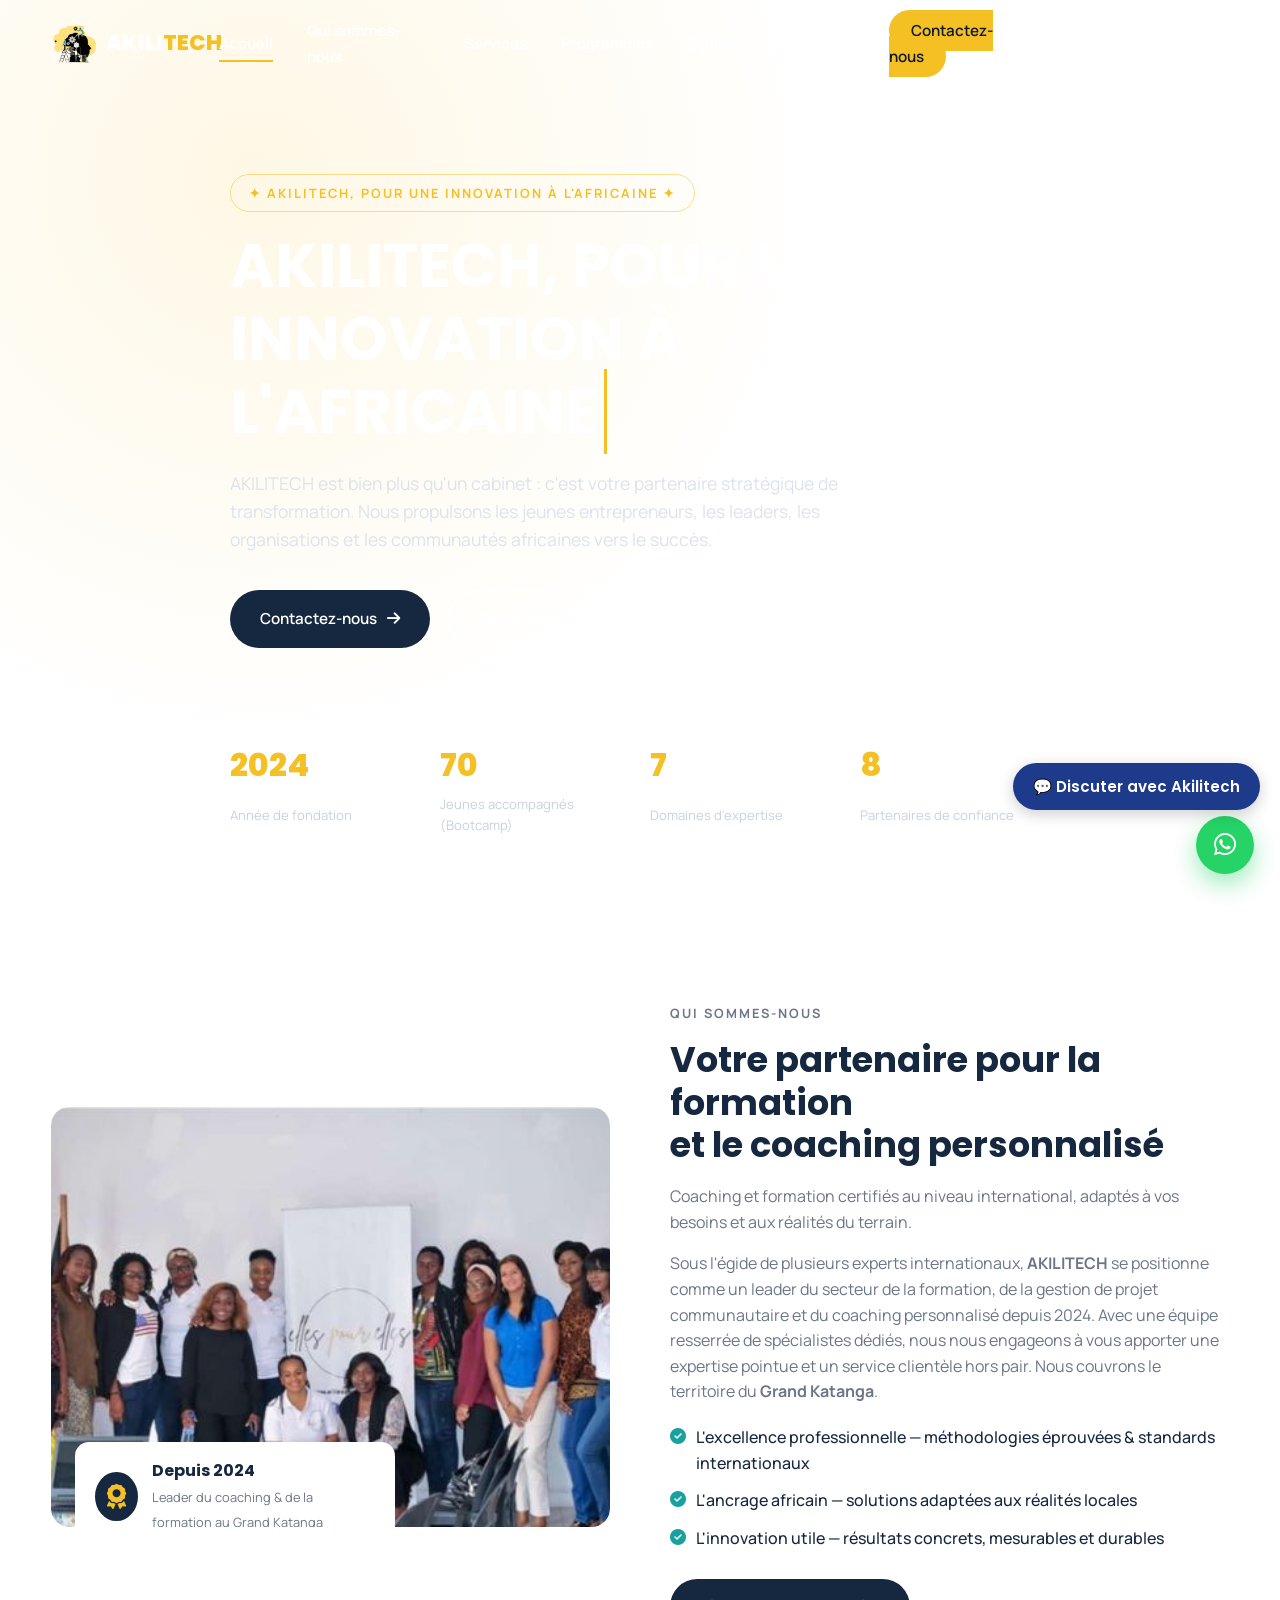
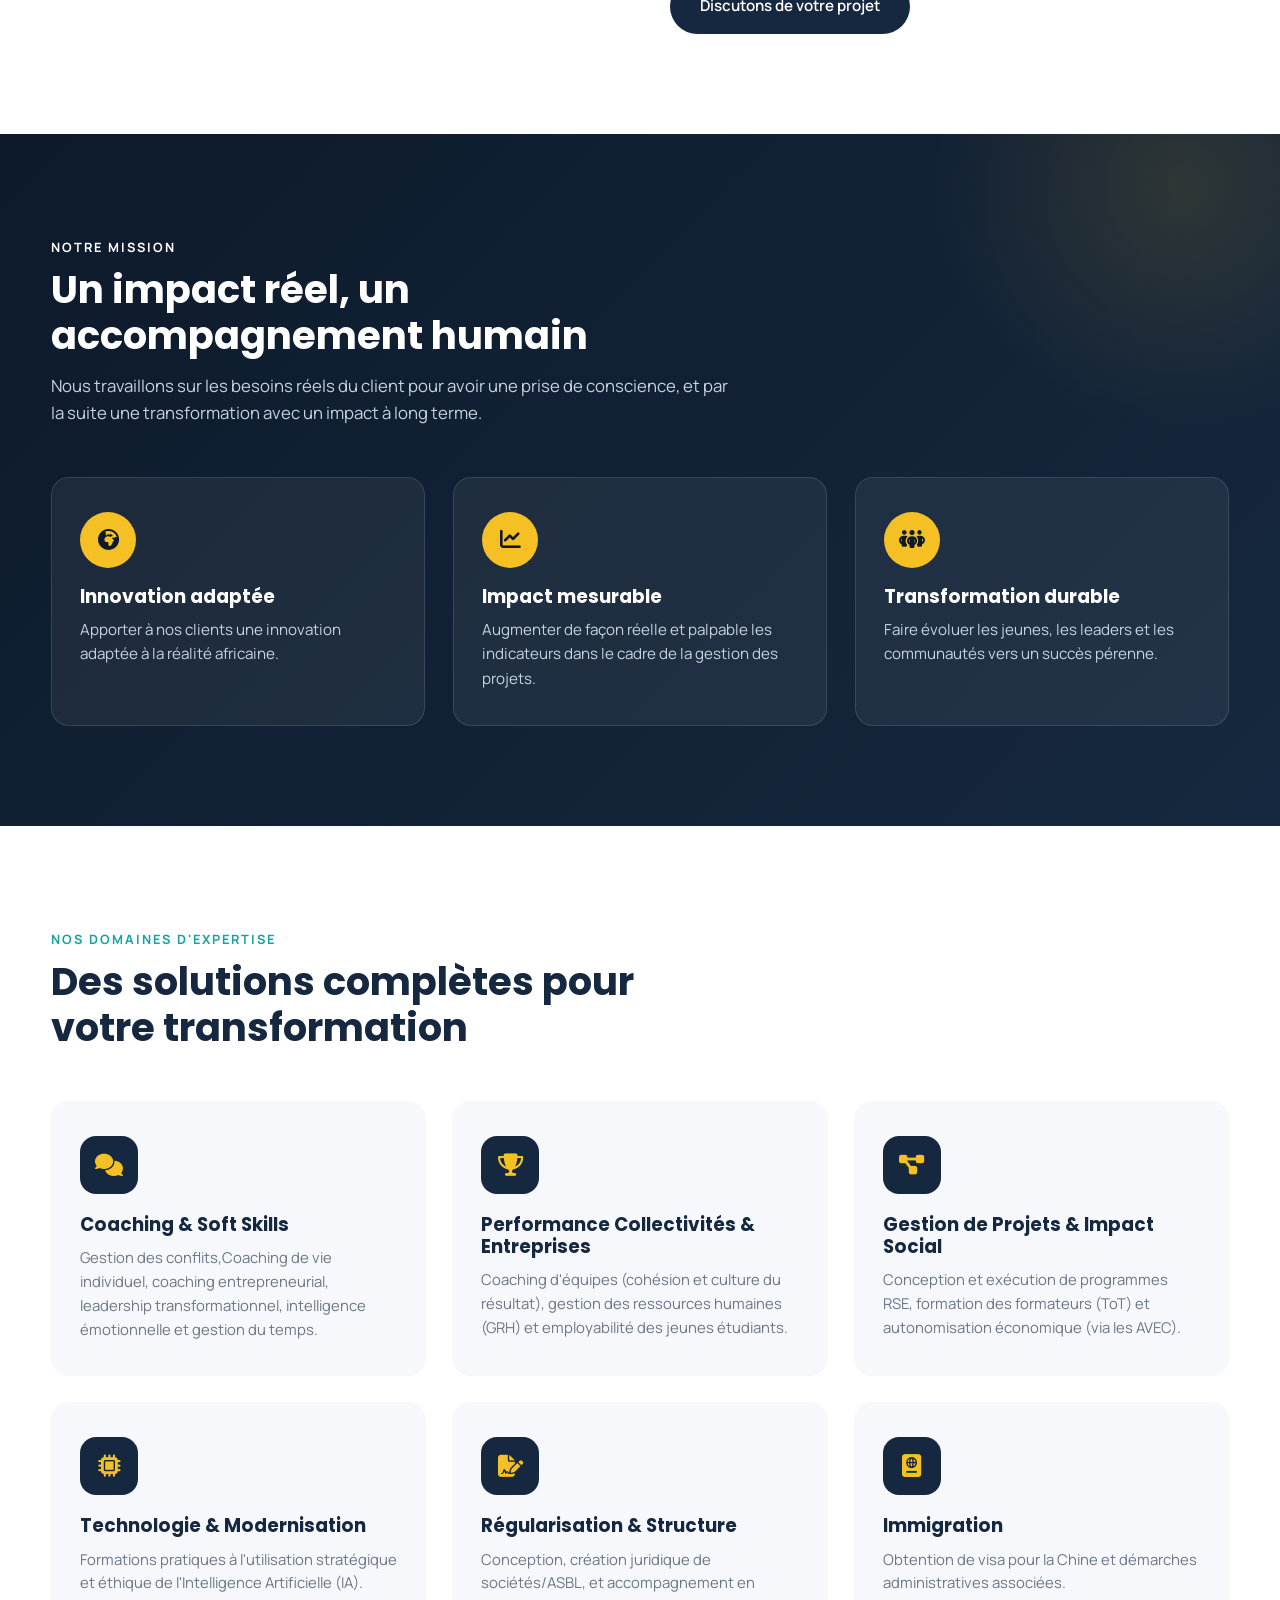
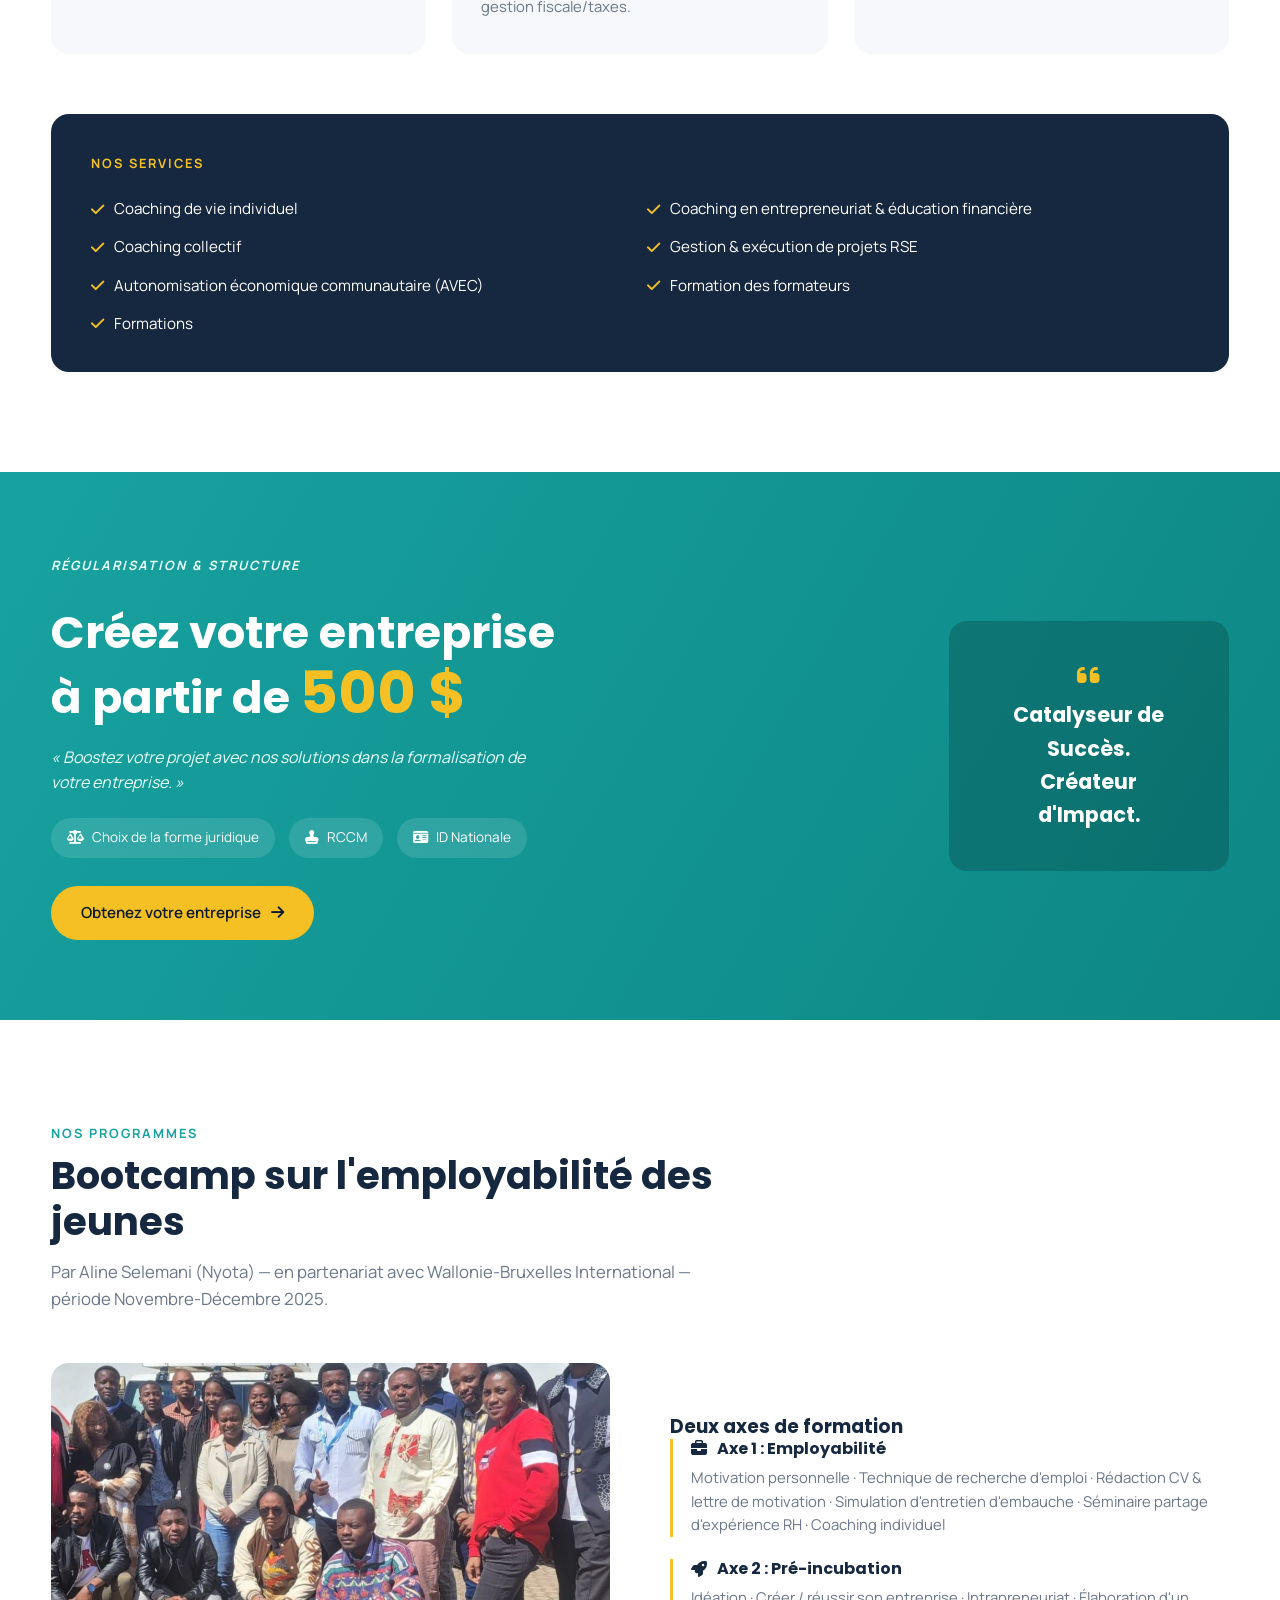
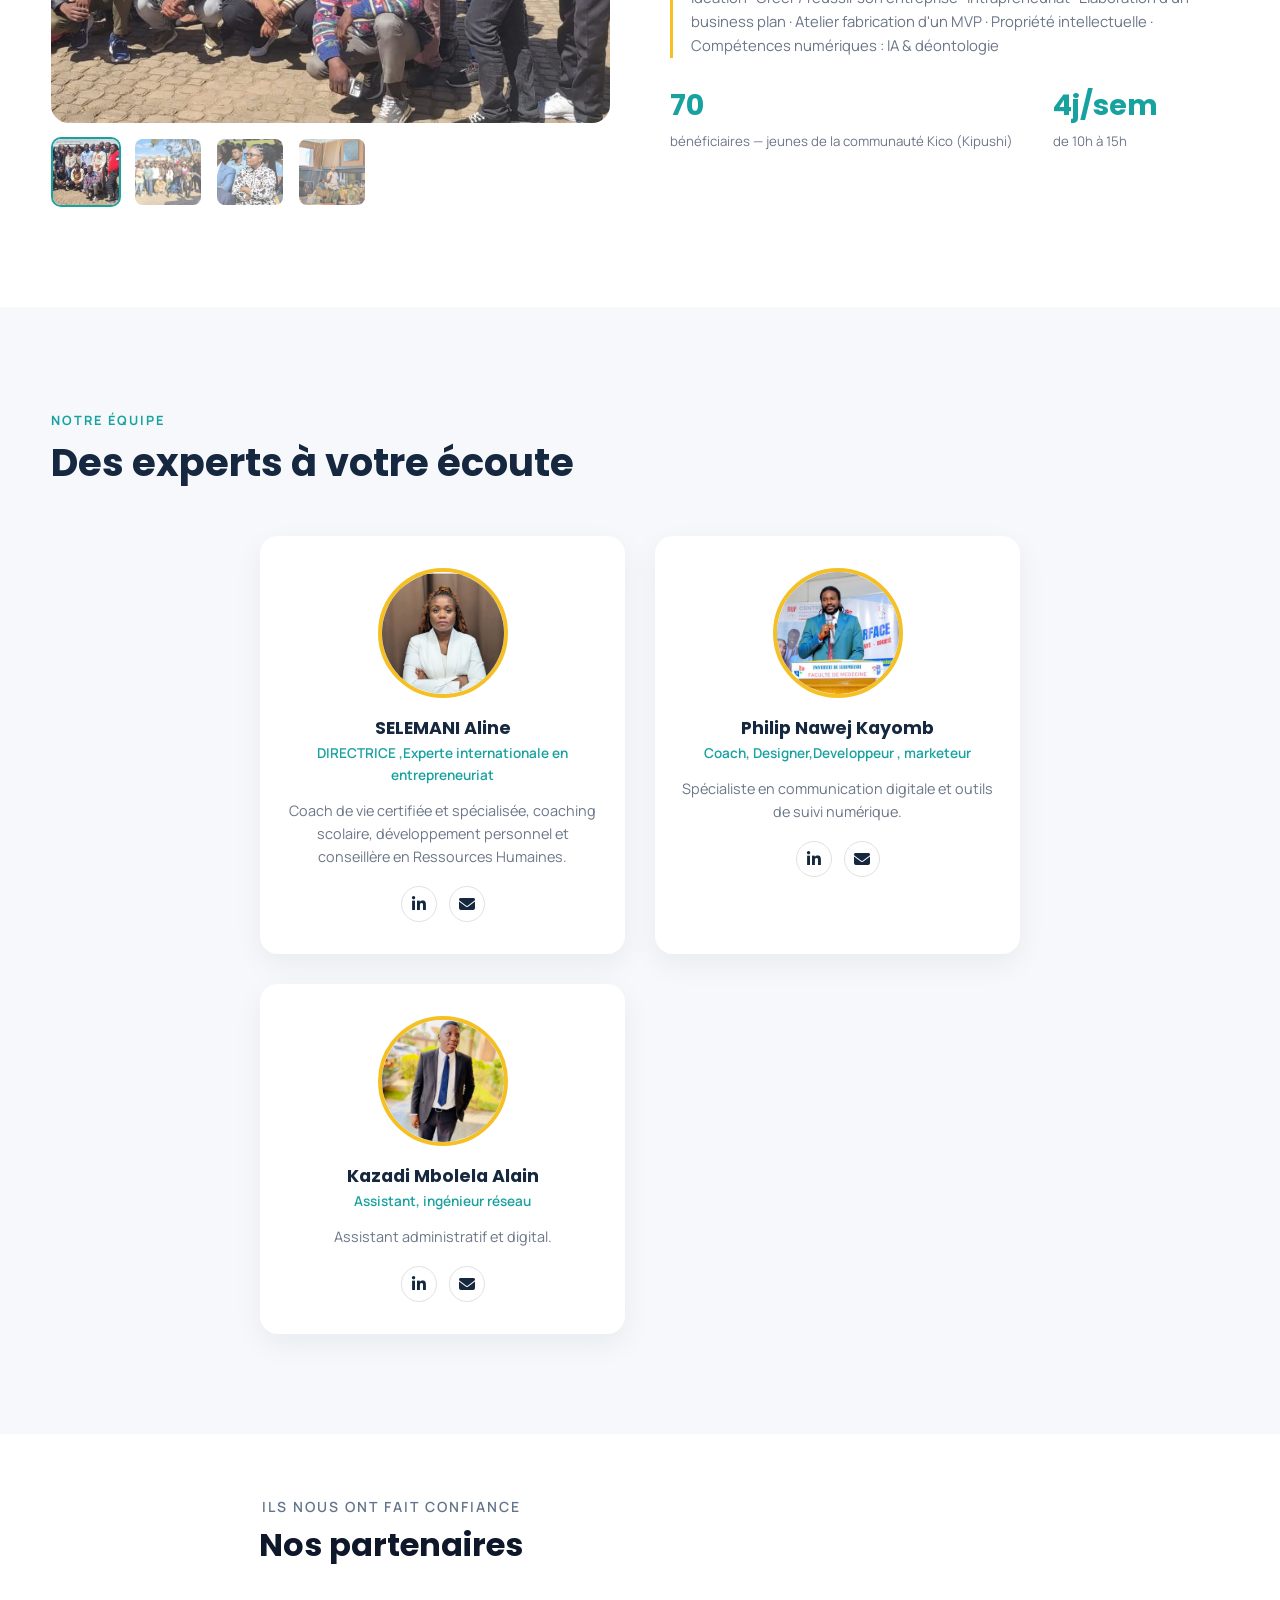
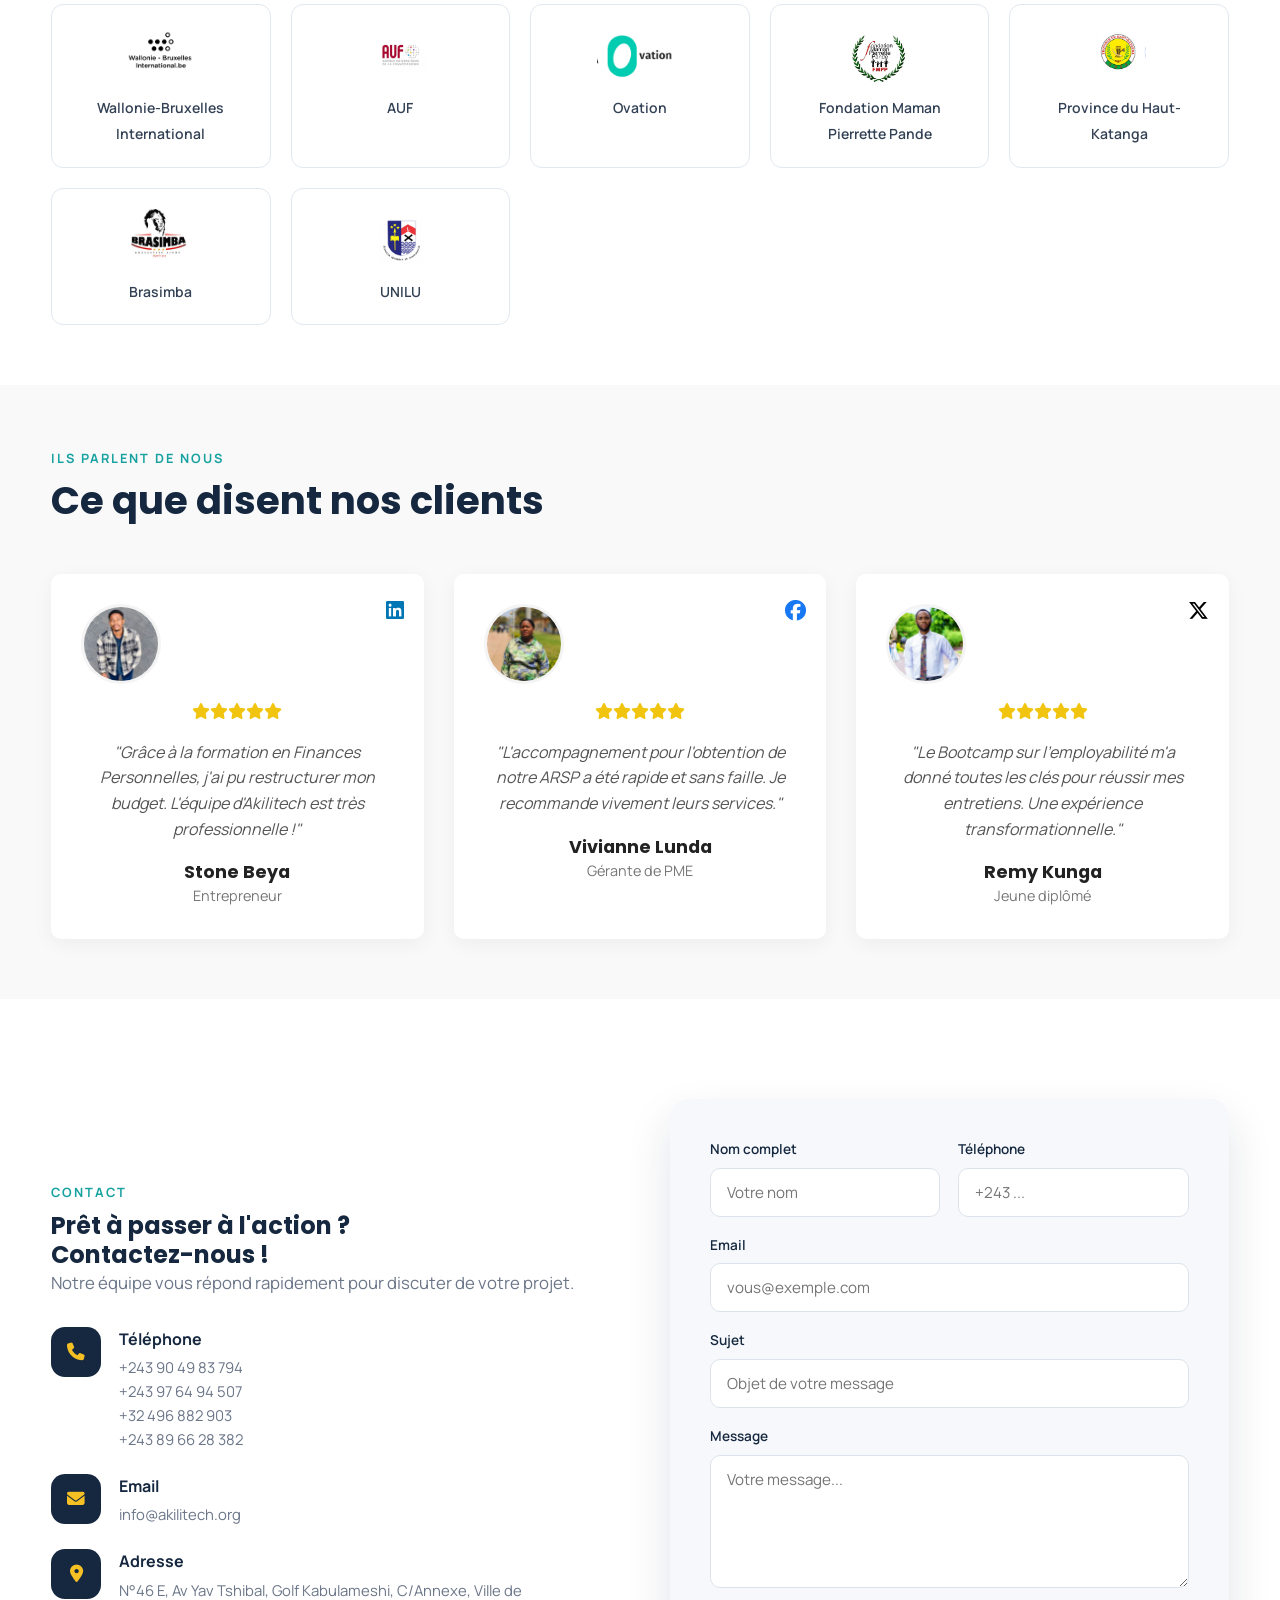
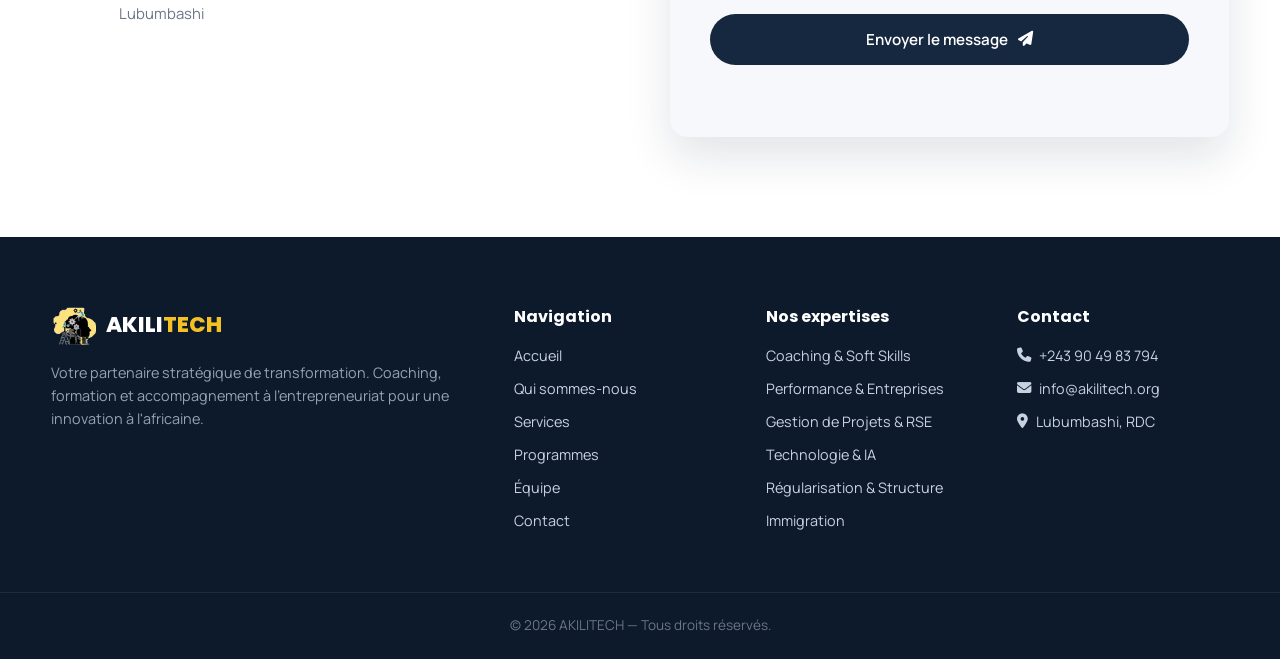
==== index.html @ a6e186d9 "Préparer le site pour GitHub Pages - Déplacer le site du dossier akilitech-website/ vers la racine d" ====
<!DOCTYPE html>
<html lang="fr">
<head>
<meta charset="UTF-8">
<meta name="viewport" content="width=device-width, initial-scale=1.0">
<title>AKILITECH | Pour une innovation à l'africaine</title>
<meta name="description" content="AKILITECH, votre partenaire stratégique en coaching, formation, entrepreneuriat et gestion de projets communautaires en RDC.">

<!-- Open Graph / réseaux sociaux -->
<meta property="og:title" content="AKILITECH | Pour une innovation à l'africaine">
<meta property="og:description" content="Coaching, formation et accompagnement à l'entrepreneuriat pour les jeunes et les organisations africaines.">
<meta property="og:image" content="https://akilitech.cd/assets/img/og-cover.jpg">
<meta property="og:type" content="website">

<link rel="icon" href="assets/img/favicon.png" type="image/png">
<link rel="preconnect" href="https://fonts.googleapis.com">
<link href="https://fonts.googleapis.com/css2?family=Poppins:wght@400;500;600;700;800&family=Manrope:wght@400;500;600;700&display=swap" rel="stylesheet">
<link rel="stylesheet" href="https://cdnjs.cloudflare.com/ajax/libs/font-awesome/6.5.1/css/all.min.css">
<link rel="stylesheet" href="css/style.css">

<style>
  /* --- STYLE DU CHATBOT INTELLIGENT AKILITECH --- */
  .chat-widget {
      position: fixed;
      bottom: 90px; /* Au-dessus du bouton WhatsApp flottant */
      right: 20px;
      z-index: 1000;
      font-family: 'Poppins', sans-serif;
  }
  .chat-btn {
      background: #1e3a8a;
      color: white;
      border: none;
      border-radius: 50px;
      padding: 12px 20px;
      font-size: 0.95rem;
      font-weight: 600;
      cursor: pointer;
      box-shadow: 0 4px 15px rgba(0,0,0,0.2);
      display: flex;
      align-items: center;
      gap: 8px;
      transition: transform 0.3s;
  }
  .chat-btn:hover {
      transform: scale(1.05);
  }
  .chat-box {
      display: none;
      position: absolute;
      bottom: 60px;
      right: 0;
      width: 340px;
      background: white;
      border-radius: 12px;
      box-shadow: 0 10px 25px rgba(0,0,0,0.15);
      overflow: hidden;
      border: 1px solid #e5e7eb;
  }
  .chat-header {
      background: #1e3a8a;
      color: white;
      padding: 14px;
      font-weight: 600;
      display: flex;
      justify-content: space-between;
      align-items: center;
  }
  .chat-header span {
      display: flex;
      align-items: center;
      gap: 8px;
  }
  .chat-close {
      background: none;
      border: none;
      color: white;
      font-size: 1.3rem;
      cursor: pointer;
  }
  .chat-messages {
      height: 260px;
      overflow-y: auto;
      padding: 14px;
      display: flex;
      flex-direction: column;
      gap: 10px;
      background: #f9fafb;
      font-size: 0.9rem;
  }
  .message {
      padding: 8px 12px;
      border-radius: 8px;
      max-width: 85%;
      word-wrap: break-word;
      line-height: 1.4;
  }
  .message.bot {
      background: #e5e7eb;
      color: #1f2937;
      align-self: flex-start;
  }
  .message.user {
      background: #1e3a8a;
      color: white;
      align-self: flex-end;
  }
  .chat-input-area {
      display: flex;
      padding: 10px;
      background: white;
      border-top: 1px solid #e5e7eb;
      gap: 8px;
  }
  .chat-input-area input {
      flex: 1;
      padding: 8px 10px;
      border: 1px solid #d1d5db;
      border-radius: 6px;
      font-size: 0.9rem;
      outline: none;
  }
  .chat-input-area input:focus {
      border-color: #1e3a8a;
  }
  .chat-input-area button {
      background: #f59e0b;
      color: #1f2937;
      border: none;
      padding: 8px 14px;
      border-radius: 6px;
      font-weight: 600;
      cursor: pointer;
  }
  .chat-input-area button:hover {
      background: #d97706;
      color: white;
  }

  /* --- ANIMATION DE FRAPPE (TYPING INDICATOR) --- */
  .typing-indicator {
      display: flex;
      align-items: center;
      gap: 3px;
      padding: 8px 12px;
      background: #e5e7eb;
      border-radius: 8px;
      align-self: flex-start;
  }
  .typing-dot {
      width: 6px;
      height: 6px;
      background: #1f2937;
      border-radius: 50%;
      opacity: 0.4;
      animation: typingAnimation 1.4s infinite;
  }
  .typing-dot:nth-child(2) { animation-delay: 0.2s; }
  .typing-dot:nth-child(3) { animation-delay: 0.4s; }

  @keyframes typingAnimation {
      0%, 60%, 100% { transform: translateY(0); opacity: 0.4; }
      30% { transform: translateY(-3px); opacity: 1; }
  }
</style>
</head>
<body>

<!-- ===== PRELOADER ===== -->
<div id="preloader">
  <div class="loader-logo">AKILI<span>TECH</span></div>
  <div class="loader-bar"><span></span></div>
</div>

<!-- ===== HEADER ===== -->
<header id="header">
  <div class="container header-inner">
    <a href="#accueil" class="logo">
      <img src="assets/img/logo.png" alt="Logo Akilitech" onerror="this.style.display='none'">
      <span>AKILI<em>TECH</em></span>
    </a>

    <nav id="nav">
      <ul>
        <li><a href="#accueil" class="active">Accueil</a></li>
        <li><a href="#apropos">Qui sommes-nous</a></li>
        <li><a href="#services">Services</a></li>
        <li><a href="#programmes">Programmes</a></li>
        <li><a href="#equipe">Équipe</a></li>
        <li><a href="#partenaires">Partenaires</a></li>
        <li><a href="#contact" class="btn-nav">Contactez-nous</a></li>
      </ul>
    </nav>

    <div class="social-mini">
      <a href="https://www.linkedin.com/company/akilitech-a-k-l" target="_blank" rel="noopener" aria-label="LinkedIn"><i class="fa-brands fa-linkedin-in"></i></a>
      <a href="https://www.facebook.com/profile.php?id=61594848247339" target="_blank" rel="noopener" aria-label="Facebook"><i class="fa-brands fa-facebook-f"></i></a>
      <a href="https://instagram.com/akilitech_a.k.l" target="_blank" rel="noopener" aria-label="Instagram"><i class="fa-brands fa-instagram"></i></a>
      <a href="https://wa.me/243904983794" target="_blank" rel="noopener" aria-label="WhatsApp"><i class="fa-brands fa-whatsapp"></i></a>
    </div>

    <button id="burger" aria-label="Menu">
      <span></span><span></span><span></span>
    </button>
  </div>
</header>

<!-- ===== HERO / bande déroulante d'images ===== -->
<section id="accueil" class="hero">
  <div class="hero-slider">
    <div class="hero-slide slide1"></div>
    <div class="hero-slide slide2"></div>
    <div class="hero-slide slide3"></div>
  </div>
  <div class="hero-overlay"></div>

  <div class="container hero-content" data-aos>
    <p class="hero-tag">✦ AKILITECH, POUR UNE INNOVATION À L'AFRICAINE ✦</p>
    <h1>
      <span class="typing" id="typing-text"></span>
    </h1>
    <p class="hero-sub">
      AKILITECH est bien plus qu'un cabinet : c'est votre partenaire stratégique de transformation.
      Nous propulsons les jeunes entrepreneurs, les leaders, les organisations et les communautés
      africaines vers le succès.
    </p>
    <div class="hero-btns">
      <a href="#contact" class="btn btn-primary">Contactez-nous <i class="fa-solid fa-arrow-right"></i></a>
      <a href="#services" class="btn btn-outline">Découvrir nos services</a>
    </div>

    <div class="hero-stats">
      <div class="stat">
        <span class="counter" data-target="2024">0</span>
        <p>Année de fondation</p>
      </div>
      <div class="stat">
        <span class="counter" data-target="70">0</span>+
        <p>Jeunes accompagnés (Bootcamp)</p>
      </div>
      <div class="stat">
        <span class="counter" data-target="7">0</span>
        <p>Domaines d'expertise</p>
      </div>
      <div class="stat">
        <span class="counter" data-target="8">0</span>
        <p>Partenaires de confiance</p>
      </div>
    </div>
  </div>

  <a href="#apropos" class="scroll-down" aria-label="Défiler"><i class="fa-solid fa-chevron-down"></i></a>
</section>

<!-- ===== QUI SOMMES-NOUS ===== -->
<section id="apropos" class="section apropos">
  <div class="container grid-2">
    <div class="apropos-img reveal-left">
      <img src="assets/img/about-1.jpg" alt="Session de formation Akilitech" onerror="this.parentElement.classList.add('img-fallback')">
      <div class="img-badge">
        <i class="fa-solid fa-award"></i>
        <div>
          <strong>Depuis 2024</strong>
          <span>Leader du coaching & de la formation au Grand Katanga</span>
        </div>
      </div>
    </div>

    <div class="apropos-text reveal-right">
      <p class="eyebrow">Qui sommes-nous</p>
      <h2>Votre partenaire pour la formation<br> et le coaching personnalisé</h2>
      <p>
        Coaching et formation certifiés au niveau international, adaptés à vos besoins
        et aux réalités du terrain.
      </p>
      <p>
        Sous l'égide de plusieurs experts internationaux, <strong>AKILITECH</strong> se positionne
        comme un leader du secteur de la formation, de la gestion de projet communautaire et
        du coaching personnalisé depuis 2024. Avec une équipe resserrée de spécialistes dédiés,
        nous nous engageons à vous apporter une expertise pointue et un service clientèle hors pair.
        Nous couvrons le territoire du <strong>Grand Katanga</strong>.
      </p>
      <ul class="check-list">
        <li><i class="fa-solid fa-circle-check"></i> L'excellence professionnelle — méthodologies éprouvées & standards internationaux</li>
        <li><i class="fa-solid fa-circle-check"></i> L'ancrage africain — solutions adaptées aux réalités locales</li>
        <li><i class="fa-solid fa-circle-check"></i> L'innovation utile — résultats concrets, mesurables et durables</li>
      </ul>
      <a href="#contact" class="btn btn-primary">Discutons de votre projet</a>
    </div>
  </div>
</section>

<!-- ===== NOTRE MISSION ===== -->
<section class="section mission">
  <div class="container">
    <div class="section-head light">
      <p class="eyebrow">Notre mission</p>
      <h2>Un impact réel, un accompagnement humain</h2>
      <p class="section-desc">
        Nous travaillons sur les besoins réels du client pour avoir une prise de conscience,
        et par la suite une transformation avec un impact à long terme.
      </p>
    </div>

    <div class="mission-cards">
      <div class="mission-card reveal-up">
        <div class="icon-circle"><i class="fa-solid fa-earth-africa"></i></div>
        <h3>Innovation adaptée</h3>
        <p>Apporter à nos clients une innovation adaptée à la réalité africaine.</p>
      </div>
      <div class="mission-card reveal-up" style="--d:0.15s">
        <div class="icon-circle"><i class="fa-solid fa-chart-line"></i></div>
        <h3>Impact mesurable</h3>
        <p>Augmenter de façon réelle et palpable les indicateurs dans le cadre de la gestion des projets.</p>
      </div>
      <div class="mission-card reveal-up" style="--d:0.3s">
        <div class="icon-circle"><i class="fa-solid fa-people-group"></i></div>
        <h3>Transformation durable</h3>
        <p>Faire évoluer les jeunes, les leaders et les communautés vers un succès pérenne.</p>
      </div>
    </div>
  </div>
</section>

<!-- ===== SERVICES / DOMAINES D'EXPERTISE ===== -->
<section id="services" class="section services">
  <div class="container">
    <div class="section-head">
      <p class="eyebrow">Nos domaines d'expertise</p>
      <h2>Des solutions complètes pour votre transformation</h2>
    </div>

    <div class="services-grid">
      <div class="service-card reveal-up">
        <div class="service-icon"><i class="fa-solid fa-comments"></i></div>
        <h3>Coaching & Soft Skills</h3>
        <p>Gestion des conflits,Coaching de vie individuel, coaching entrepreneurial, leadership transformationnel, intelligence émotionnelle et gestion du temps.</p>
      </div>
      <div class="service-card reveal-up" style="--d:0.1s">
        <div class="service-icon"><i class="fa-solid fa-trophy"></i></div>
        <h3>Performance Collectivités & Entreprises</h3>
        <p>Coaching d'équipes (cohésion et culture du résultat), gestion des ressources humaines (GRH) et employabilité des jeunes étudiants.</p>
      </div>
      <div class="service-card reveal-up" style="--d:0.2s">
        <div class="service-icon"><i class="fa-solid fa-diagram-project"></i></div>
        <h3>Gestion de Projets & Impact Social</h3>
        <p>Conception et exécution de programmes RSE, formation des formateurs (ToT) et autonomisation économique (via les AVEC).</p>
      </div>
      <div class="service-card reveal-up" style="--d:0.3s">
        <div class="service-icon"><i class="fa-solid fa-microchip"></i></div>
        <h3>Technologie & Modernisation</h3>
        <p>Formations pratiques à l'utilisation stratégique et éthique de l'Intelligence Artificielle (IA).</p>
      </div>
      <div class="service-card reveal-up" style="--d:0.4s">
        <div class="service-icon"><i class="fa-solid fa-file-signature"></i></div>
        <h3>Régularisation & Structure</h3>
        <p>Conception, création juridique de sociétés/ASBL, et accompagnement en gestion fiscale/taxes.</p>
      </div>
      <div class="service-card reveal-up" style="--d:0.5s">
        <div class="service-icon"><i class="fa-solid fa-passport"></i></div>
        <h3>Immigration</h3>
        <p>Obtention de visa pour la Chine et démarches administratives associées.</p>
      </div>
    </div>

    <div class="services-mini">
      <p class="eyebrow">Nos services</p>
      <div class="mini-list">
        <span><i class="fa-solid fa-check"></i> Coaching de vie individuel</span>
        <span><i class="fa-solid fa-check"></i> Coaching en entrepreneuriat & éducation financière</span>
        <span><i class="fa-solid fa-check"></i> Coaching collectif</span>
        <span><i class="fa-solid fa-check"></i> Gestion & exécution de projets RSE</span>
        <span><i class="fa-solid fa-check"></i> Autonomisation économique communautaire (AVEC)</span>
        <span><i class="fa-solid fa-check"></i> Formation des formateurs</span>
        <span><i class="fa-solid fa-check"></i> Formations</span>
      </div>
    </div>
  </div>
</section>

<!-- ===== CTA CREEZ VOTRE ENTREPRISE ===== -->
<section class="cta-banner">
  <div class="container cta-inner">
    <div class="cta-text">
      <p class="eyebrow eyebrow-yellow">Régularisation & structure</p>
      <h2>Créez votre entreprise <br> à partir de <span class="price">500 $</span></h2>
      <p>« Boostez votre projet avec nos solutions dans la formalisation de votre entreprise. »</p>
      <div class="cta-tags">
        <span><i class="fa-solid fa-scale-balanced"></i> Choix de la forme juridique</span>
        <span><i class="fa-solid fa-stamp"></i> RCCM</span>
        <span><i class="fa-solid fa-id-card"></i> ID Nationale</span>
      </div>
      <a href="#contact" class="btn btn-yellow pulse">Obtenez votre entreprise <i class="fa-solid fa-arrow-right"></i></a>
    </div>
    <div class="cta-quote">
      <i class="fa-solid fa-quote-left"></i>
      <p>Catalyseur de Succès.<br>Créateur d'Impact.</p>
    </div>
  </div>
</section>

<!-- ===== PROGRAMMES / REALISATIONS ===== -->
<section id="programmes" class="section programmes">
  <div class="container">
    <div class="section-head">
      <p class="eyebrow">Nos programmes</p>
      <h2>Bootcamp sur l'employabilité des jeunes</h2>
      <p class="section-desc">Par Aline Selemani (Nyota) — en partenariat avec Wallonie-Bruxelles International — période Novembre-Décembre 2025.</p>
    </div>

    <div class="programme-wrap">
      <div class="programme-gallery reveal-left">
        <div class="gallery-main">
          <img src="assets/img/programme-1.jpg" alt="Bootcamp Akilitech" id="galleryMain" onerror="this.style.display='none'">
        </div>
        <div class="gallery-thumbs">
          <img src="assets/img/programme-1.jpg" class="active" onerror="this.style.display='none'">
          <img src="assets/img/programme-2.jpg" onerror="this.style.display='none'">
          <img src="assets/img/programme-3.jpg" onerror="this.style.display='none'">
          <img src="assets/img/programme-4.jpg" onerror="this.style.display='none'">
        </div>
      </div>

      <div class="programme-content reveal-right">
        <h3>Deux axes de formation</h3>
        <div class="axe-block">
          <h4><i class="fa-solid fa-briefcase"></i> Axe 1 : Employabilité</h4>
          <p>Motivation personnelle · Technique de recherche d'emploi · Rédaction CV & lettre de motivation ·
            Simulation d'entretien d'embauche · Séminaire partage d'expérience RH · Coaching individuel</p>
        </div>
        <div class="axe-block">
          <h4><i class="fa-solid fa-rocket"></i> Axe 2 : Pré-incubation</h4>
          <p>Idéation · Créer / réussir son entreprise · Intrapreneuriat · Élaboration d'un business plan ·
            Atelier fabrication d'un MVP · Propriété intellectuelle · Compétences numériques : IA & déontologie</p>
        </div>
        <div class="programme-stats">
          <div><strong>70</strong><span>bénéficiaires — jeunes de la communauté Kico (Kipushi)</span></div>
          <div><strong>4j/sem</strong><span>de 10h à 15h</span></div>
        </div>
      </div>
    </div>
  </div>
</section>

<!-- ===== EQUIPE ===== -->
<section id="equipe" class="section equipe">
  <div class="container">
    <div class="section-head">
      <p class="eyebrow">Notre équipe</p>
      <h2>Des experts à votre écoute</h2>
    </div>

    <div class="team-grid">
      <div class="team-card reveal-up">
        <div class="team-photo">
          <img src="assets/team/aline.jpg" alt="Aline Selemani" onerror="this.parentElement.classList.add('img-fallback')">
        </div>
        <h3>SELEMANI Aline</h3>
        <span class="role">DIRECTRICE ,Experte internationale en entrepreneuriat</span>
        <p>Coach de vie certifiée et spécialisée, coaching scolaire, développement personnel et conseillère en Ressources Humaines.</p>
        <div class="team-social">
          <a href="#" aria-label="LinkedIn"><i class="fa-brands fa-linkedin-in"></i></a>
          <a href="mailto:info@akilitech.org" aria-label="Email"><i class="fa-solid fa-envelope"></i></a>
        </div>
      </div>

      <div class="team-card reveal-up" style="--d:0.15s">
        <div class="team-photo">
          <img src="assets/team/philip.jpg" alt="Philip Nawej Kayomb" onerror="this.parentElement.classList.add('img-fallback')">
        </div>
        <h3>Philip Nawej Kayomb</h3>
        <span class="role">Coach, Designer,Developpeur , marketeur</span>
        <p>Spécialiste en communication digitale et outils de suivi numérique.</p>
        <div class="team-social">
          <a href="#" aria-label="LinkedIn"><i class="fa-brands fa-linkedin-in"></i></a>
          <a href="mailto:info@akilitech.org" aria-label="Email"><i class="fa-solid fa-envelope"></i></a>
        </div>
      </div>
      <div class="team-card reveal-up" style="--d:0.15s">
        <div class="team-photo">
          <img src="assets/team/alain.jpg" alt="kazadi Mbolela alain" onerror="this.parentElement.classList.add('img-fallback')">
        </div>
        <h3>Kazadi Mbolela Alain</h3>
        <span class="role">Assistant, ingénieur réseau</span>
        <p>Assistant administratif et digital.</p>
        <div class="team-social">
          <a href="#" aria-label="LinkedIn"><i class="fa-brands fa-linkedin-in"></i></a>
          <a href="mailto:info@akilitech.org" aria-label="Email"><i class="fa-solid fa-envelope"></i></a>
        </div>
      </div>
    </div>
  </div>
</section>

<!-- SECTION PARTENAIRES -->
<section id="partenaires" class="section partenaires" style="padding: 60px 0;">
  <div class="container">
    <div class="section-head" style="text-align: center; margin-bottom: 40px;">
      <p class="eyebrow" style="color: #64748b; font-weight: 600; text-transform: uppercase; font-size: 14px; margin-bottom: 8px;">ILS NOUS ONT FAIT CONFIANCE</p>
      <h2 style="font-size: 32px; font-weight: 700; color: #0f172a;">Nos partenaires</h2>
    </div>

    <div class="partners-grid" style="display: grid; grid-template-columns: repeat(auto-fit, minmax(200px, 1fr)); gap: 20px;">
      <div class="partner-card" style="background: #ffffff; padding: 20px; border-radius: 12px; border: 1px solid #e2e8f0; text-align: center;">
        <img src="assets/partners/wbi.png" alt="Wallonie-Bruxelles International" style="max-width: 130px; max-height: 60px; object-fit: contain; margin-bottom: 10px; display: block; margin-left: auto; margin-right: auto;" onerror="this.style.display='none'">
        <span style="font-size: 14px; font-weight: 600; color: #334155;">Wallonie-Bruxelles International</span>
      </div>
      <div class="partner-card" style="background: #ffffff; padding: 20px; border-radius: 12px; border: 1px solid #e2e8f0; text-align: center;">
        <img src="assets/partners/auf.png" alt="AUF" style="max-width: 130px; max-height: 60px; object-fit: contain; margin-bottom: 10px; display: block; margin-left: auto; margin-right: auto;" onerror="this.style.display='none'">
        <span style="font-size: 14px; font-weight: 600; color: #334155;">AUF</span>
      </div>
      <div class="partner-card" style="background: #ffffff; padding: 20px; border-radius: 12px; border: 1px solid #e2e8f0; text-align: center;">
        <img src="assets/partners/ovation.png" alt="Ovation" style="max-width: 130px; max-height: 60px; object-fit: contain; margin-bottom: 10px; display: block; margin-left: auto; margin-right: auto;" onerror="this.style.display='none'">
        <span style="font-size: 14px; font-weight: 600; color: #334155;">Ovation</span>
      </div>
      <div class="partner-card" style="background: #ffffff; padding: 20px; border-radius: 12px; border: 1px solid #e2e8f0; text-align: center;">
        <img src="assets/partners/fondation-pande.png" alt="Fondation Maman Pierrette Pande" style="max-width: 130px; max-height: 60px; object-fit: contain; margin-bottom: 10px; display: block; margin-left: auto; margin-right: auto;" onerror="this.style.display='none'">
        <span style="font-size: 14px; font-weight: 600; color: #334155;">Fondation Maman Pierrette Pande</span>
      </div>
      <div class="partner-card" style="background: #ffffff; padding: 20px; border-radius: 12px; border: 1px solid #e2e8f0; text-align: center;">
        <img src="assets/partners/haut-katanga.png" alt="Province du Haut-Katanga" style="max-width: 130px; max-height: 60px; object-fit: contain; margin-bottom: 10px; display: block; margin-left: auto; margin-right: auto;" onerror="this.style.display='none'">
        <span style="font-size: 14px; font-weight: 600; color: #334155;">Province du Haut-Katanga</span>
      </div>
      <div class="partner-card" style="background: #ffffff; padding: 20px; border-radius: 12px; border: 1px solid #e2e8f0; text-align: center;">
        <img src="assets/partners/brasimba.png" alt="Brasimba" style="max-width: 130px; max-height: 60px; object-fit: contain; margin-bottom: 10px; display: block; margin-left: auto; margin-right: auto;" onerror="this.style.display='none'">
        <span style="font-size: 14px; font-weight: 600; color: #334155;">Brasimba</span>
      </div>
      <div class="partner-card" style="background: #ffffff; padding: 20px; border-radius: 12px; border: 1px solid #e2e8f0; text-align: center;">
        <img src="assets/partners/unilu.png" alt="UNILU" style="max-width: 130px; max-height: 60px; object-fit: contain; margin-bottom: 10px; display: block; margin-left: auto; margin-right: auto;" onerror="this.style.display='none'">
        <span style="font-size: 14px; font-weight: 600; color: #334155;">UNILU</span>
      </div>
    </div>
  </div>
</section>

<!-- ===== TEMOIGNAGES CLIENTS ===== -->
<section id="temoignages" class="section temoignages" style="background-color: #f9f9fa; padding: 60px 0;">
  <div class="container">
    <div class="section-head">
      <p class="eyebrow">Ils parlent de nous</p>
      <h2>Ce que disent nos clients</h2>
    </div>

    <div style="display: grid; grid-template-columns: repeat(auto-fit, minmax(300px, 1fr)); gap: 30px; margin-top: 40px;">
      <div class="reveal-up" style="background: #ffffff; padding: 30px; border-radius: 10px; box-shadow: 0 5px 20px rgba(0,0,0,0.05); text-align: center; position: relative;">
        <a href="https://www.linkedin.com/company/akilitech-a-k-l" target="_blank" rel="noopener" style="position: absolute; top: 20px; right: 20px; color: #0077b5; font-size: 1.3em;" aria-label="LinkedIn"><i class="fa-brands fa-linkedin"></i></a>
        <img src="assets/img/temoignage1.jpg" alt="Stone Beya" style="width: 80px; height: 80px; border-radius: 50%; object-fit: cover; margin-bottom: 15px; border: 3px solid #f4f4f4;">
        <div style="color: #f1c40f; margin-bottom: 15px;">
          <i class="fa-solid fa-star"></i><i class="fa-solid fa-star"></i><i class="fa-solid fa-star"></i><i class="fa-solid fa-star"></i><i class="fa-solid fa-star"></i>
        </div>
        <p style="font-style: italic; color: #555; margin-bottom: 20px;">"Grâce à la formation en Finances Personnelles, j'ai pu restructurer mon budget. L'équipe d'Akilitech est très professionnelle !"</p>
        <h4 style="margin: 0; font-size: 1.1em; color: #222;">Stone Beya</h4>
        <span style="font-size: 0.9em; color: #777;">Entrepreneur</span>
      </div>

      <div class="reveal-up" style="--d:0.15s; background: #ffffff; padding: 30px; border-radius: 10px; box-shadow: 0 5px 20px rgba(0,0,0,0.05); text-align: center; position: relative;">
        <a href="https://www.facebook.com/profile.php?id=61594848247339" target="_blank" rel="noopener" style="position: absolute; top: 20px; right: 20px; color: #1877f2; font-size: 1.3em;" aria-label="Facebook"><i class="fa-brands fa-facebook"></i></a>
        <img src="assets/img/temoignage2.jpg" alt="Vivianne Lunda" style="width: 80px; height: 80px; border-radius: 50%; object-fit: cover; margin-bottom: 15px; border: 3px solid #f4f4f4;">
        <div style="color: #f1c40f; margin-bottom: 15px;">
          <i class="fa-solid fa-star"></i><i class="fa-solid fa-star"></i><i class="fa-solid fa-star"></i><i class="fa-solid fa-star"></i><i class="fa-solid fa-star"></i>
        </div>
        <p style="font-style: italic; color: #555; margin-bottom: 20px;">"L'accompagnement pour l'obtention de notre ARSP a été rapide et sans faille. Je recommande vivement leurs services."</p>
        <h4 style="margin: 0; font-size: 1.1em; color: #222;">Vivianne Lunda</h4>
        <span style="font-size: 0.9em; color: #777;">Gérante de PME</span>
      </div>

      <div class="reveal-up" style="--d:0.3s; background: #ffffff; padding: 30px; border-radius: 10px; box-shadow: 0 5px 20px rgba(0,0,0,0.05); text-align: center; position: relative;">
        <a href="https://x.com/AkilitechRDC" target="_blank" rel="noopener" style="position: absolute; top: 20px; right: 20px; color: #000000; font-size: 1.3em;" aria-label="X"><i class="fa-brands fa-x-twitter"></i></a>
        <img src="assets/img/temoignage3.jpg" alt="Remy Kunga" style="width: 80px; height: 80px; border-radius: 50%; object-fit: cover; margin-bottom: 15px; border: 3px solid #f4f4f4;">
        <div style="color: #f1c40f; margin-bottom: 15px;">
          <i class="fa-solid fa-star"></i><i class="fa-solid fa-star"></i><i class="fa-solid fa-star"></i><i class="fa-solid fa-star"></i><i class="fa-solid fa-star"></i>
        </div>
        <p style="font-style: italic; color: #555; margin-bottom: 20px;">"Le Bootcamp sur l'employabilité m'a donné toutes les clés pour réussir mes entretiens. Une expérience transformationnelle."</p>
        <h4 style="margin: 0; font-size: 1.1em; color: #222;">Remy Kunga</h4>
        <span style="font-size: 0.9em; color: #777;">Jeune diplômé</span>
      </div>
    </div>
  </div>
</section>

<!-- ===== CONTACT ===== -->
<section id="contact" class="section contact">
  <div class="container grid-2">
    <div class="contact-info reveal-left">
      <p class="eyebrow">Contact</p>
      <h2>Prêt à passer à l'action ?<br>Contactez-nous !</h2>
      <p class="section-desc">Notre équipe vous répond rapidement pour discuter de votre projet.</p>

      <div class="info-list">
        <div class="info-item">
          <i class="fa-solid fa-phone"></i>
          <div>
            <strong>Téléphone</strong>
            <a href="tel:+243904983794">+243 90 49 83 794</a>
            <a href="tel:+243976494507">+243 97 64 94 507</a>
            <a href="tel:+32496882903">+32 496 882 903</a>
            <a href="tel:+243896628382">+243 89 66 28 382</a>
          </div>
        </div>
        <div class="info-item">
          <i class="fa-solid fa-envelope"></i>
          <div>
            <strong>Email</strong>
            <a href="mailto:info@akilitech.org">info@akilitech.org</a>
          </div>
        </div>
        <div class="info-item">
          <i class="fa-solid fa-location-dot"></i>
          <div>
            <strong>Adresse</strong>
            <span>N°46 E, Av Yav Tshibal, Golf Kabulameshi, C/Annexe, Ville de Lubumbashi</span>
          </div>
        </div>
      </div>
    </div>

    <form class="contact-form reveal-right" id="contactForm">
      <div class="form-row">
        <div class="form-group">
          <label for="name">Nom complet</label>
          <input type="text" id="name" name="name" required placeholder="Votre nom">
        </div>
        <div class="form-group">
          <label for="phone">Téléphone</label>
          <input type="tel" id="phone" name="phone" placeholder="+243 ...">
        </div>
      </div>
      <div class="form-group">
        <label for="email">Email</label>
        <input type="email" id="email" name="email" required placeholder="vous@exemple.com">
      </div>
      <div class="form-group">
        <label for="subject">Sujet</label>
        <input type="text" id="subject" name="subject" placeholder="Objet de votre message">
      </div>
      <div class="form-group">
        <label for="message">Message</label>
        <textarea id="message" name="message" rows="5" required placeholder="Votre message..."></textarea>
      </div>
      <button type="submit" class="btn btn-primary full">Envoyer le message <i class="fa-solid fa-paper-plane"></i></button>
      <p class="form-note" id="formNote"></p>
    </form>
  </div>
</section>

<!-- ===== FOOTER ===== -->
<footer class="footer">
  <div class="container footer-inner">
    <div class="footer-col">
      <a href="#accueil" class="logo">
        <img src="assets/img/logo.png" alt="Logo Akilitech" onerror="this.style.display='none'">
        <span>AKILI<em>TECH</em></span>
      </a>
      <p>Votre partenaire stratégique de transformation. Coaching, formation et accompagnement à l'entrepreneuriat pour une innovation à l'africaine.</p>
    </div>

    <div class="footer-col">
      <h4>Navigation</h4>
      <ul>
        <li><a href="#accueil">Accueil</a></li>
        <li><a href="#apropos">Qui sommes-nous</a></li>
        <li><a href="#services">Services</a></li>
        <li><a href="#programmes">Programmes</a></li>
        <li><a href="#equipe">Équipe</a></li>
        <li><a href="#contact">Contact</a></li>
      </ul>
    </div>

    <div class="footer-col">
      <h4>Nos expertises</h4>
      <ul>
        <li>Coaching & Soft Skills</li>
        <li>Performance & Entreprises</li>
        <li>Gestion de Projets & RSE</li>
        <li>Technologie & IA</li>
        <li>Régularisation & Structure</li>
        <li>Immigration</li>
      </ul>
    </div>

    <div class="footer-col">
      <h4>Contact</h4>
      <ul>
        <li><i class="fa-solid fa-phone"></i> +243 90 49 83 794</li>
        <li><i class="fa-solid fa-envelope"></i> info@akilitech.org</li>
        <li><i class="fa-solid fa-location-dot"></i> Lubumbashi, RDC</li>
      </ul>
    </div>
  </div>
  <div class="footer-bottom">
    <p>&copy; <span id="year"></span> AKILITECH — Tous droits réservés.</p>
  </div>
</footer>

<!-- WIDGET CHATBOT INTELLIGENT AKILITECH -->
<div class="chat-widget">
    <button class="chat-btn" onclick="toggleChat()">💬 Discuter avec Akilitech</button>
    <div class="chat-box" id="chatBox">
        <div class="chat-header">
            <span><i class="fa-solid fa-robot"></i> Assistant Akilitech</span>
            <button class="chat-close" onclick="toggleChat()">×</button>
        </div>
        <div class="chat-messages" id="chatMessages">
            <div class="message bot">Bonjour ! Posez-moi vos questions sur nos services, l'ARSP, la formation GRH ou notre adresse à Lubumbashi. Je vous réponds instantanément !</div>
        </div>
        <div class="chat-input-area">
            <input type="text" id="userInput" placeholder="Écrivez votre message..." onkeypress="handleKeyPress(event)">
            <button onclick="sendMessage()">Envoyer</button>
        </div>
    </div>
</div>

<!-- Boutons flottants -->
<a href="https://wa.me/243904983794" target="_blank" rel="noopener" class="float-whatsapp" aria-label="WhatsApp">
  <i class="fa-brands fa-whatsapp"></i>
</a>
<button id="backToTop" aria-label="Retour en haut"><i class="fa-solid fa-arrow-up"></i></button>

<script src="js/script.js"></script>
<script>
    // Logique fluide et naturelle du Chatbot Akilitech
    function toggleChat() {
        const box = document.getElementById('chatBox');
        box.style.display = box.style.display === 'block' ? 'none' : 'block';
    }

    function handleKeyPress(event) {
        if (event.key === 'Enter') {
            sendMessage();
        }
    }

    function getTypingIndicatorHtml() {
        return `
            <div class="typing-indicator" id="typingIndicator">
                <div class="typing-dot"></div>
                <div class="typing-dot"></div>
                <div class="typing-dot"></div>
            </div>
        `;
    }

    function sendMessage() {
        const inputField = document.getElementById('userInput');
        const text = inputField.value.trim();
        if (text === '') return;

        const messages = document.getElementById('chatMessages');
        
        messages.innerHTML += `<div class="message user">${text}</div>`;
        inputField.value = '';
        messages.scrollTop = messages.scrollHeight;

        messages.innerHTML += getTypingIndicatorHtml();
        messages.scrollTop = messages.scrollHeight;

        setTimeout(() => {
            let botReply = getSmartReply(text);

            const indicator = document.getElementById('typingIndicator');
            if (indicator) indicator.remove();

            messages.innerHTML += `<div class="message bot">${botReply}</div>`;
            messages.scrollTop = messages.scrollHeight;
        }, 1000);
    }

    function getSmartReply(input) {
        const msg = input.toLowerCase();

        // Bloc adresse et contacts réutilisable pour les services
        const fullContacts = "<br><br>📍 Adresse : N°46 E, Av. Yav Tshibal, Golf Kabulameshi, Lubumbashi.<br>📱 WhatsApp : +243 90 49 83 794<br>📞 **Autres numéros : +243 97 64 94 507, +243 89 66 28 382<br>📧 **E-mails :** info@akilitech.org, info@akilitech.org, philipe@akilitech.org";

        // 1. SALUTATION POLITESSES
        if (msg.includes('bonjour') || msg.includes('salut') || msg.includes('hello') || msg.includes('bonsoir')) {
            return "Bonjour Madame (Monsieur) ! Que puis-je faire pour vous aujourd'hui chez Akilitech ?";
        }

        // 2. LISTE COMPLÈTE DES SERVICES
        else if (msg.includes('savoir plus') || msg.includes('vos services') || msg.includes('nos services') || msg.includes('faites') || msg.includes('fait ici') || msg.includes('proposez')) {
            return "Voici l'ensemble de nos domaines d'expertise chez Akilitech :<br><br>1️⃣ Régularisation & Création d'Entreprise(Création dès (500) $, obtention ARSP à 100 $)<br>2️⃣ Abonnement Mensuel Administratif & Fiscaux (DGI, CNSS, ONEM dès 80 $/mois)<br>3️Immigration Professionnelle (Work Permits, visas RDC & Chine, cartes de séjour)<br>4️⃣ **Formations Certifiantes** (GRH, Finances Personnelles, Intelligence Artificielle)<br>5️⃣ **Coaching & Soft Skills** (Leadership, Coaching entrepreneurial, Gestion du temps)<br>6️⃣ **Gestion de Projets & Impact Social** (Programmes RSE, ToT, AVEC)<br><br>Lequel de ces services vous intéresse ?";
        }

        // 3. FORMATION GRH
        else if (msg.includes('grh') || msg.includes('ressources humaines') || msg.includes('payroll') || msg.includes('décompte')) {
            return "La Formation GRH intense (Calcul des Décomptes, Payroll & IA RH) dure 3 jours.<br><br>💰 Tarifs :Inscription : 20 $\vert{} Formation : 150$<br>📅 Dates : Du 10 au 12 Novembre (Places limitées !)" + fullContacts;
        }

        // 4. CERTIFICAT ARSP
        else if (msg.includes('arsp') || msg.includes('sous-traitance') || msg.includes('certificat')) {
            return "Pour l'ARSP, nous constituons et suivons votre dossier jusqu'à l'obtention de votre certificat d'éligibilité.<br><br>💰 Tarif fixe :100 $ seulement !" + fullContacts;
        }

        // 5. IMMIGRATION, PERMIS ET VISAS
        else if (msg.includes('permit') || msg.includes('permis') || msg.includes('immigration') || msg.includes('visa') || msg.includes('séjour') || msg.includes('sejour')) {
            return "Pour l'Immigration Professionnelle, nous gérons vos dossiers :<br><br>🔹 Work Permit (Permis de travail)<br>🔹 Visas congolais & cartes de séjour professionnel<br>🔹 Visas pour la Chine" + fullContacts;
        }

        // 6. DEMANDE SPÉCIFIQUE D'ADRESSE ET CONTACTS
        else if (msg.includes('adress') || msg.includes('adresse') || msg.includes('ou') || msg.includes('où') || msg.includes('situé') || msg.includes('situe') || msg.includes('bureau') || msg.includes('lubumbashi') || msg.includes('golf') || msg.includes('siège') || msg.includes('siege') || msg.includes('contact') || msg.includes('telephone') || msg.includes('téléphone') || msg.includes('numéro') || msg.includes('numero') || msg.includes('whatsapp') || msg.includes('email') || msg.includes('mail')) {
            return "Pour toute information complémentaire ou pour passer à nos bureaux, contactez-nous :" + fullContacts;
        }

        // RÉPONSE PAR DÉFAUT
        else {
            return "Merci pour votre message ! Pour une assistance rapide, contactez-nous :" + fullContacts;
        }
    }
</script>
</body>
</html>
---- css/style.css ----
/* =========================================================
   AKILITECH — style.css
   ========================================================= */

:root{
  --navy: #16283f;
  --navy-light: #1f3d5c;
  --navy-dark: #0d1a2b;
  --yellow: #f4c024;
  --yellow-light: #ffe08a;
  --teal: #17a2a0;
  --white: #ffffff;
  --off-white: #f6f8fb;
  --grey: #6b7688;
  --shadow: 0 20px 45px rgba(15, 30, 55, 0.12);
  --radius: 18px;
  --font-head: 'Poppins', sans-serif;
  --font-body: 'Manrope', sans-serif;
  --transition: all .35s cubic-bezier(.4,0,.2,1);
}

*{margin:0;padding:0;box-sizing:border-box;}

html{scroll-behavior:smooth;}

body{
  font-family: var(--font-body);
  color: var(--navy);
  background: var(--white);
  overflow-x: hidden;
  line-height: 1.6;
}

img{max-width:100%; display:block;}
a{text-decoration:none; color:inherit;}
ul{list-style:none;}
button{cursor:pointer; font-family:inherit; border:none; background:none;}

.container{
  width:92%;
  max-width:1240px;
  margin:0 auto;
}

h1,h2,h3,h4{
  font-family: var(--font-head);
  line-height:1.2;
  font-weight:700;
}

.eyebrow{
  display:inline-block;
  color: var(--teal);
  font-weight:700;
  letter-spacing:2px;
  text-transform:uppercase;
  font-size:.8rem;
  margin-bottom:.6rem;
}
.eyebrow-yellow{ color: var(--yellow); }

.section{ padding: 100px 0; }
.section-head{ max-width:680px; margin-bottom:50px; }
.section-head.light h2, .section-head.light .eyebrow{ color:#fff; }
.section-head h2{ font-size: clamp(1.7rem, 3vw, 2.4rem); margin-bottom:14px; }
.section-desc{ color: var(--grey); font-size:1.05rem; }
.section-head.light .section-desc{ color:#c7d2e0; }

.grid-2{ display:grid; grid-template-columns:1fr 1fr; gap:60px; align-items:center; }

/* ===== Buttons ===== */
.btn{
  display:inline-flex; align-items:center; gap:10px;
  padding:15px 30px; border-radius:50px;
  font-weight:600; font-size:.95rem;
  transition: var(--transition);
  white-space:nowrap;
}
.btn-primary{ background: var(--navy); color:#fff; }
.btn-primary:hover{ background: var(--teal); transform: translateY(-3px); box-shadow: var(--shadow); }
.btn-outline{ border:2px solid #fff; color:#fff; }
.btn-outline:hover{ background:#fff; color: var(--navy); transform: translateY(-3px); }
.btn-yellow{ background: var(--yellow); color: var(--navy-dark); }
.btn-yellow:hover{ background:#fff; transform: translateY(-3px); box-shadow: var(--shadow); }
.btn.full{ width:100%; justify-content:center; }

.pulse{ animation: pulse 2.2s infinite; }
@keyframes pulse{
  0%{ box-shadow: 0 0 0 0 rgba(244,192,36,.55); }
  70%{ box-shadow: 0 0 0 18px rgba(244,192,36,0); }
  100%{ box-shadow: 0 0 0 0 rgba(244,192,36,0); }
}

/* ===== Preloader ===== */
#preloader{
  position:fixed; inset:0; z-index:9999;
  background: var(--navy-dark);
  display:flex; flex-direction:column; align-items:center; justify-content:center;
  transition: opacity .6s ease, visibility .6s ease;
}
#preloader.hide{ opacity:0; visibility:hidden; }
.loader-logo{ font-family:var(--font-head); font-size:2rem; font-weight:800; color:#fff; letter-spacing:1px;}
.loader-logo span{ color: var(--yellow); }
.loader-bar{ width:180px; height:4px; background:rgba(255,255,255,.15); border-radius:5px; margin-top:20px; overflow:hidden;}
.loader-bar span{ display:block; height:100%; width:40%; background: var(--yellow); animation: loading 1.1s ease-in-out infinite;}
@keyframes loading{
  0%{ transform: translateX(-100%);}
  50%{ transform: translateX(120%);}
  100%{ transform: translateX(280%);}
}

/* ===== Header ===== */
#header{
  position:fixed; top:0; left:0; width:100%; z-index:1000;
  padding:18px 0;
  transition: var(--transition);
  background: transparent;
}
#header.scrolled{
  background: rgba(22,40,63,.96);
  padding:12px 0;
  backdrop-filter: blur(6px);
  box-shadow: 0 10px 30px rgba(0,0,0,.15);
}
.header-inner{ display:flex; align-items:center; justify-content:space-between; }

.logo{ display:flex; align-items:center; gap:10px; font-family:var(--font-head); font-weight:800; font-size:1.35rem; color:#fff; }
.logo img{ height:38px; width:auto; }
.logo em{ font-style:normal; color: var(--yellow); }

#nav ul{ display:flex; align-items:center; gap:34px; }
#nav a{ color:#fff; font-weight:600; font-size:.95rem; position:relative; padding:4px 0; }
#nav a::after{
  content:''; position:absolute; bottom:-4px; left:0; width:0; height:2px;
  background: var(--yellow); transition: var(--transition);
}
#nav a:hover::after, #nav a.active::after{ width:100%; }
#nav a.btn-nav{
  background: var(--yellow); color: var(--navy-dark); padding:10px 22px; border-radius:50px;
}
#nav a.btn-nav::after{ display:none; }
#nav a.btn-nav:hover{ background:#fff; }

.social-mini{ display:flex; gap:14px; }
.social-mini a{
  width:36px; height:36px; border-radius:50%; border:1px solid rgba(255,255,255,.35);
  display:flex; align-items:center; justify-content:center; color:#fff; font-size:.9rem;
  transition: var(--transition);
}
.social-mini a:hover{ background: var(--yellow); border-color: var(--yellow); color: var(--navy-dark); transform: translateY(-3px); }

#burger{ display:none; flex-direction:column; gap:5px; width:32px; z-index:1200; }
#burger span{ height:3px; width:100%; background:#fff; border-radius:3px; transition: var(--transition); }
#burger.open span:nth-child(1){ transform: translateY(8px) rotate(45deg); }
#burger.open span:nth-child(2){ opacity:0; }
#burger.open span:nth-child(3){ transform: translateY(-8px) rotate(-45deg); }

/* ===== HERO ===== */
.hero{
  position:relative; min-height:100vh;
  display:flex; align-items:center;
  color:#fff; overflow:hidden;
  padding-top: 110px;
}
.hero-slider{ position:absolute; inset:0; z-index:0; }
.hero-slide{
  position:absolute; inset:0;
  background-size:cover; background-position:center;
  opacity:0; animation: slideFade 15s infinite;
}
.slide1{ background-image: linear-gradient(120deg, rgba(13,26,43,.55), rgba(13,26,43,.75)), url('../assets/img/hero-1.jpg'); animation-delay:0s; background-color:var(--navy-dark);}
.slide2{ background-image: linear-gradient(120deg, rgba(13,26,43,.55), rgba(13,26,43,.75)), url('../assets/img/hero-2.jpg'); animation-delay:5s; background-color:var(--navy-light);}
.slide3{ background-image: linear-gradient(120deg, rgba(13,26,43,.55), rgba(13,26,43,.75)), url('../assets/img/hero-3.jpg'); animation-delay:10s; background-color:var(--teal);}
@keyframes slideFade{
  0%{ opacity:0; transform: scale(1.08); }
  5%{ opacity:1; transform: scale(1.08); }
  30%{ opacity:1; transform: scale(1); }
  33%{ opacity:0; }
  100%{ opacity:0; }
}
.hero-overlay{
  position:absolute; inset:0; z-index:1;
  background: radial-gradient(circle at 20% 20%, rgba(244,192,36,.12), transparent 45%);
}
.hero-content{ position:relative; z-index:2; text-align:left; max-width:820px; }
.hero-tag{
  display:inline-block; color: var(--yellow); font-weight:700; letter-spacing:2px;
  text-transform:uppercase; font-size:.8rem; margin-bottom:18px;
  border:1px solid rgba(244,192,36,.5); padding:8px 18px; border-radius:50px;
}
.hero h1{ font-size: clamp(2.2rem, 5.5vw, 3.8rem); margin-bottom:20px; }
.typing{ border-right:3px solid var(--yellow); padding-right:6px; }
.hero-sub{ font-size:1.1rem; color:#dbe3ee; max-width:640px; margin-bottom:36px; }
.hero-btns{ display:flex; gap:18px; flex-wrap:wrap; margin-bottom:60px; }

.hero-stats{
  display:grid; grid-template-columns:repeat(4,1fr); gap:20px;
  border-top:1px solid rgba(255,255,255,.2); padding-top:30px;
}
.stat{ display:flex; align-items:baseline; gap:2px; flex-wrap:wrap; }
.stat .counter{ font-family:var(--font-head); font-size:2rem; font-weight:800; color: var(--yellow); }
.stat p{ width:100%; font-size:.82rem; color:#c7d2e0; margin-top:2px; }

.scroll-down{
  position:absolute; bottom:30px; left:50%; transform:translateX(-50%);
  color:#fff; font-size:1.3rem; z-index:2;
  width:44px; height:44px; border:1px solid rgba(255,255,255,.4); border-radius:50%;
  display:flex; align-items:center; justify-content:center;
  animation: bounce 2s infinite;
}
@keyframes bounce{
  0%,100%{ transform: translate(-50%,0); }
  50%{ transform: translate(-50%,-10px); }
}

/* ===== Marquee partenaires ===== */
.marquee-section{ background: var(--navy); padding:18px 0; overflow:hidden; }
.marquee{ overflow:hidden; }
.marquee-track{
  display:flex; gap:16px; white-space:nowrap;
  width:max-content;
  animation: marquee 28s linear infinite;
}
.marquee-track span{
  color:#fff; font-weight:600; opacity:.85; font-size:.95rem;
}
.marquee-track span:nth-child(odd){ color: var(--yellow); opacity:1; }
@keyframes marquee{
  from{ transform: translateX(0); }
  to{ transform: translateX(-50%); }
}

/* ===== Reveal animations ===== */
.reveal-left, .reveal-right, .reveal-up{
  opacity:0; transition: opacity .8s ease, transform .8s ease;
  transition-delay: var(--d, 0s);
}
.reveal-left{ transform: translateX(-50px); }
.reveal-right{ transform: translateX(50px); }
.reveal-up{ transform: translateY(40px); }
.reveal-left.in-view, .reveal-right.in-view, .reveal-up.in-view{
  opacity:1; transform: translate(0,0);
}

/* ===== Qui sommes-nous ===== */
.apropos-img{ position:relative; border-radius: var(--radius); overflow:hidden; }
.apropos-img img{ border-radius: var(--radius); width:100%; height:420px; object-fit:cover; }
.apropos-img.img-fallback{
  height:420px; border-radius:var(--radius);
  background: linear-gradient(135deg, var(--navy), var(--teal));
  display:flex; align-items:center; justify-content:center;
}
.apropos-img.img-fallback::before{
  content:'AKILITECH'; color:#fff; font-family:var(--font-head); font-weight:800; font-size:1.8rem; letter-spacing:2px; opacity:.8;
}
.img-badge{
  position:absolute; left:24px; bottom:-24px;
  background:#fff; border-radius:14px; box-shadow: var(--shadow);
  padding:16px 20px; display:flex; align-items:center; gap:14px; max-width:320px;
}
.img-badge i{ font-size:1.6rem; color: var(--yellow); background: var(--navy); padding:12px; border-radius:50%; }
.img-badge strong{ display:block; font-family:var(--font-head); }
.img-badge span{ font-size:.8rem; color: var(--grey); }

.apropos-text h2{ margin-bottom:18px; font-size: clamp(1.6rem, 3vw, 2.2rem); }
.apropos-text p{ color: var(--grey); margin-bottom:16px; }
.check-list{ margin: 20px 0 28px; }
.check-list li{ display:flex; gap:10px; align-items:flex-start; margin-bottom:12px; color: var(--navy); font-weight:500; }
.check-list i{ color: var(--teal); margin-top:3px; }

/* ===== Mission ===== */
.mission{
  background: linear-gradient(135deg, var(--navy-dark), var(--navy));
  color:#fff;
  position:relative;
  overflow:hidden;
}
.mission::before{
  content:''; position:absolute; width:500px; height:500px; border-radius:50%;
  background: radial-gradient(circle, rgba(244,192,36,.12), transparent 70%);
  top:-200px; right:-150px;
}
.mission-cards{ display:grid; grid-template-columns:repeat(3,1fr); gap:28px; position:relative; z-index:1; }
.mission-card{
  background: rgba(255,255,255,.06);
  border:1px solid rgba(255,255,255,.12);
  border-radius: var(--radius);
  padding:34px 28px;
  transition: var(--transition);
}
.mission-card:hover{ transform: translateY(-8px); background: rgba(255,255,255,.1); }
.icon-circle{
  width:56px; height:56px; border-radius:50%;
  background: var(--yellow); color: var(--navy-dark);
  display:flex; align-items:center; justify-content:center; font-size:1.3rem; margin-bottom:18px;
}
.mission-card h3{ margin-bottom:10px; }
.mission-card p{ color:#c7d2e0; font-size:.95rem; }

/* ===== Services ===== */
.services-grid{ display:grid; grid-template-columns:repeat(3,1fr); gap:26px; margin-bottom:60px; }
.service-card{
  background: var(--off-white);
  border-radius: var(--radius);
  padding:34px 28px;
  transition: var(--transition);
  border:1px solid transparent;
}
.service-card:hover{
  background:#fff; box-shadow: var(--shadow); transform: translateY(-8px);
  border-color: rgba(23,162,160,.25);
}
.service-icon{
  width:58px; height:58px; border-radius:16px;
  background: var(--navy); color: var(--yellow);
  display:flex; align-items:center; justify-content:center; font-size:1.4rem; margin-bottom:20px;
  transition: var(--transition);
}
.service-card:hover .service-icon{ background: var(--teal); transform: rotate(-8deg) scale(1.08); }
.service-card h3{ font-size:1.15rem; margin-bottom:10px; }
.service-card p{ color: var(--grey); font-size:.93rem; }

.services-mini{
  background: var(--navy); border-radius: var(--radius); padding:36px 40px; color:#fff;
}
.services-mini .eyebrow{ color: var(--yellow); }
.mini-list{ display:grid; grid-template-columns:repeat(2,1fr); gap:14px; margin-top:14px; }
.mini-list span{ display:flex; gap:10px; align-items:center; font-size:.95rem; }
.mini-list i{ color: var(--yellow); }

/* ===== CTA banner ===== */
.cta-banner{
  background: linear-gradient(120deg, var(--teal), #0d8785);
  color:#fff; position:relative; overflow:hidden;
}
.cta-inner{ display:flex; align-items:center; justify-content:space-between; gap:40px; padding:80px 0; flex-wrap:wrap; }
.cta-text h2{ font-size: clamp(1.8rem, 4vw, 2.8rem); margin:8px 0 16px; }
.price{ color: var(--yellow); font-size: clamp(2.4rem,5vw,3.6rem); }
.cta-text > p{ max-width:480px; margin-bottom:22px; font-style:italic; color:#eafffd; }
.cta-tags{ display:flex; gap:14px; flex-wrap:wrap; margin-bottom:28px; }
.cta-tags span{
  background: rgba(255,255,255,.12); padding:9px 16px; border-radius:50px; font-size:.85rem;
  display:flex; align-items:center; gap:8px;
}
.cta-quote{
  background: rgba(0,0,0,.18); border-radius: var(--radius); padding:40px; max-width:280px;
  font-family: var(--font-head); font-size:1.3rem; font-weight:700; text-align:center;
}
.cta-quote i{ color: var(--yellow); font-size:1.6rem; margin-bottom:10px; }

/* ===== Programmes ===== */
.programme-wrap{ display:grid; grid-template-columns: 1fr 1fr; gap:60px; align-items:center; }
.gallery-main{ border-radius: var(--radius); overflow:hidden; height:360px; background: linear-gradient(135deg,var(--navy),var(--teal)); }
.gallery-main img{ width:100%; height:100%; object-fit:cover; transition: var(--transition); }
.gallery-thumbs{ display:flex; gap:12px; margin-top:14px; }
.gallery-thumbs img{
  width:70px; height:70px; object-fit:cover; border-radius:10px; cursor:pointer;
  opacity:.6; transition: var(--transition); border:2px solid transparent;
}
.gallery-thumbs img.active, .gallery-thumbs img:hover{ opacity:1; border-color: var(--teal); }

.axe-block{ margin-bottom:22px; padding-left:18px; border-left:3px solid var(--yellow); }
.axe-block h4{ margin-bottom:8px; display:flex; align-items:center; gap:10px; color: var(--navy); }
.axe-block p{ color: var(--grey); font-size:.93rem; }

.programme-stats{ display:flex; gap:40px; margin-top:24px; }
.programme-stats strong{ display:block; font-family:var(--font-head); font-size:1.8rem; color: var(--teal); }
.programme-stats span{ font-size:.83rem; color: var(--grey); }

/* ===== Equipe ===== */
.equipe{ background: var(--off-white); }
.team-grid{ display:grid; grid-template-columns:repeat(2,1fr); gap:30px; max-width:760px; margin:0 auto; }
.team-card{
  background:#fff; border-radius: var(--radius); padding:32px 26px; text-align:center;
  box-shadow: 0 10px 30px rgba(15,30,55,.06);
  transition: var(--transition);
}
.team-card:hover{ transform: translateY(-10px); box-shadow: var(--shadow); }
.team-card.featured{ background: var(--navy); color:#fff; }
.team-card.featured p{ color:#c7d2e0; }
.team-card.featured .role{ color: var(--yellow); }

.team-photo{
  width:130px; height:130px; border-radius:50%; overflow:hidden; margin:0 auto 20px;
  border:4px solid var(--yellow);
}
.team-photo img{ width:100%; height:100%; object-fit:cover; }
.team-photo.img-fallback, .team-card .team-photo:has(img[style*="display: none"]){
  background: linear-gradient(135deg, var(--navy), var(--teal));
}
.team-card h3{ font-size:1.1rem; margin-bottom:4px; }
.role{ display:block; color: var(--teal); font-weight:600; font-size:.85rem; margin-bottom:12px; }
.team-card p{ font-size:.9rem; color: var(--grey); margin-bottom:18px; }
.team-social{ display:flex; justify-content:center; gap:12px; }
.team-social a{
  width:36px; height:36px; border-radius:50%; border:1px solid rgba(0,0,0,.12);
  display:flex; align-items:center; justify-content:center; transition: var(--transition);
}
.team-card.featured .team-social a{ border-color: rgba(255,255,255,.25); }
.team-social a:hover{ background: var(--yellow); border-color: var(--yellow); color: var(--navy-dark); }

/* ===== Partenaires ===== */
.partners-grid{ display:grid; grid-template-columns:repeat(4,1fr); gap:20px; }
.partner-logo{
  background: var(--off-white); border-radius:14px; padding:30px 16px; text-align:center;
  font-family: var(--font-head); font-weight:700; color: var(--navy); font-size:.95rem;
  display:flex; align-items:center; justify-content:center; min-height:100px;
  transition: var(--transition); border:1px solid transparent;
}
.partner-logo:hover{ background:#fff; box-shadow: var(--shadow); border-color: rgba(23,162,160,.3); color: var(--teal); transform: translateY(-6px); }

/* ===== Quote ===== */
.quote-section{
  background: url('../assets/img/quote-bg.jpg') center/cover fixed;
  background-color: var(--navy-dark);
  color:#fff; text-align:center; padding:100px 0; position:relative;
}
.quote-section::before{ content:''; position:absolute; inset:0; background: rgba(13,26,43,.82); }
.quote-section .container{ position:relative; z-index:1; }
.quote-icon{ font-size:2rem; color: var(--yellow); margin-bottom:18px; }
.quote-text{ font-family: var(--font-head); font-size: clamp(1.4rem,3vw,2.2rem); font-weight:700; max-width:800px; margin:0 auto 16px; }
.quote-author{ color: var(--yellow); font-weight:600; }

/* ===== Contact ===== */
.info-list{ margin:30px 0; display:flex; flex-direction:column; gap:22px; }
.info-item{ display:flex; gap:18px; align-items:flex-start; }
.info-item i{
  width:50px; height:50px; border-radius:14px; background: var(--navy); color: var(--yellow);
  display:flex; align-items:center; justify-content:center; flex-shrink:0; font-size:1.1rem;
}
.info-item strong{ display:block; margin-bottom:4px; }
.info-item a, .info-item span{ display:block; color: var(--grey); font-size:.93rem; }
.info-item a:hover{ color: var(--teal); }

.social-full{ display:flex; gap:14px; margin-top:10px; }
.social-full a{
  width:44px; height:44px; border-radius:50%; background: var(--navy); color:#fff;
  display:flex; align-items:center; justify-content:center; transition: var(--transition);
}
.social-full a:hover{ background: var(--yellow); color: var(--navy-dark); transform: translateY(-4px); }

.contact-form{
  background: var(--off-white); border-radius: var(--radius); padding:40px; box-shadow: var(--shadow);
}
.form-row{ display:grid; grid-template-columns:1fr 1fr; gap:18px; }
.form-group{ margin-bottom:18px; }
.form-group label{ display:block; font-size:.85rem; font-weight:600; margin-bottom:7px; color: var(--navy); }
.form-group input, .form-group textarea{
  width:100%; padding:13px 16px; border-radius:10px; border:1px solid #dde3ec;
  font-family:inherit; font-size:.95rem; background:#fff; transition: var(--transition);
}
.form-group input:focus, .form-group textarea:focus{ outline:none; border-color: var(--teal); box-shadow:0 0 0 3px rgba(23,162,160,.15); }
.form-note{ margin-top:12px; font-size:.88rem; color: var(--teal); font-weight:600; min-height:20px; }

/* ===== Footer ===== */
.footer{ background: var(--navy-dark); color:#c7d2e0; padding-top:70px; }
.footer-inner{ display:grid; grid-template-columns:2fr 1fr 1fr 1fr; gap:40px; padding-bottom:50px; }
.footer-col p{ font-size:.9rem; margin:16px 0; color:#94a3b8; }
.footer-col h4{ color:#fff; margin-bottom:18px; font-size:1rem; }
.footer-col ul li{ margin-bottom:10px; font-size:.9rem; display:flex; gap:8px; align-items:center; }
.footer-col ul a:hover{ color: var(--yellow); }
.footer-bottom{
  border-top:1px solid rgba(255,255,255,.08); text-align:center; padding:22px 0; font-size:.85rem; color:#6b7688;
}

/* ===== Floating buttons ===== */
.float-whatsapp{
  position:fixed; bottom:26px; right:26px; z-index:900;
  width:58px; height:58px; border-radius:50%; background:#25D366; color:#fff;
  display:flex; align-items:center; justify-content:center; font-size:1.6rem;
  box-shadow: 0 10px 25px rgba(37,211,102,.45);
  animation: pulseWA 2.4s infinite;
}
@keyframes pulseWA{
  0%{ box-shadow: 0 0 0 0 rgba(37,211,102,.55); }
  70%{ box-shadow: 0 0 0 16px rgba(37,211,102,0); }
  100%{ box-shadow: 0 0 0 0 rgba(37,211,102,0); }
}
#backToTop{
  position:fixed; bottom:26px; right:96px; z-index:900;
  width:48px; height:48px; border-radius:50%; background: var(--navy); color:#fff;
  display:flex; align-items:center; justify-content:center;
  opacity:0; visibility:hidden; transform: translateY(10px);
  transition: var(--transition);
}
#backToTop.show{ opacity:1; visibility:visible; transform:translateY(0); }
#backToTop:hover{ background: var(--teal); }

/* ===== Responsive ===== */
@media (max-width: 991px){
  .grid-2, .programme-wrap{ grid-template-columns:1fr; gap:40px; }
  .apropos-img img{ height:320px; }
  .mission-cards, .services-grid{ grid-template-columns:repeat(2,1fr); }
  .partners-grid{ grid-template-columns:repeat(3,1fr); }
  .footer-inner{ grid-template-columns:1fr 1fr; }
  .hero-stats{ grid-template-columns:repeat(2,1fr); row-gap:24px; }
}

@media (max-width: 768px){
  #nav{
    position:fixed; top:0; right:-100%; width:78%; max-width:340px; height:100vh;
    background: var(--navy-dark); flex-direction:column; padding:100px 30px 30px;
    transition: right .4s ease; z-index:1100;
  }
  #nav.open{ right:0; }
  #nav ul{ flex-direction:column; align-items:flex-start; gap:22px; }
  .social-mini{ display:none; }
  #burger{ display:flex; }
  .services-grid, .mission-cards{ grid-template-columns:1fr; }
  .team-grid{ grid-template-columns:1fr; max-width:420px; }
  .partners-grid{ grid-template-columns:repeat(2,1fr); }
  .footer-inner{ grid-template-columns:1fr; }
  .mini-list{ grid-template-columns:1fr; }
  .cta-inner{ flex-direction:column; align-items:flex-start; }
  .form-row{ grid-template-columns:1fr; }
  .hero-stats{ grid-template-columns:repeat(2,1fr); }
}
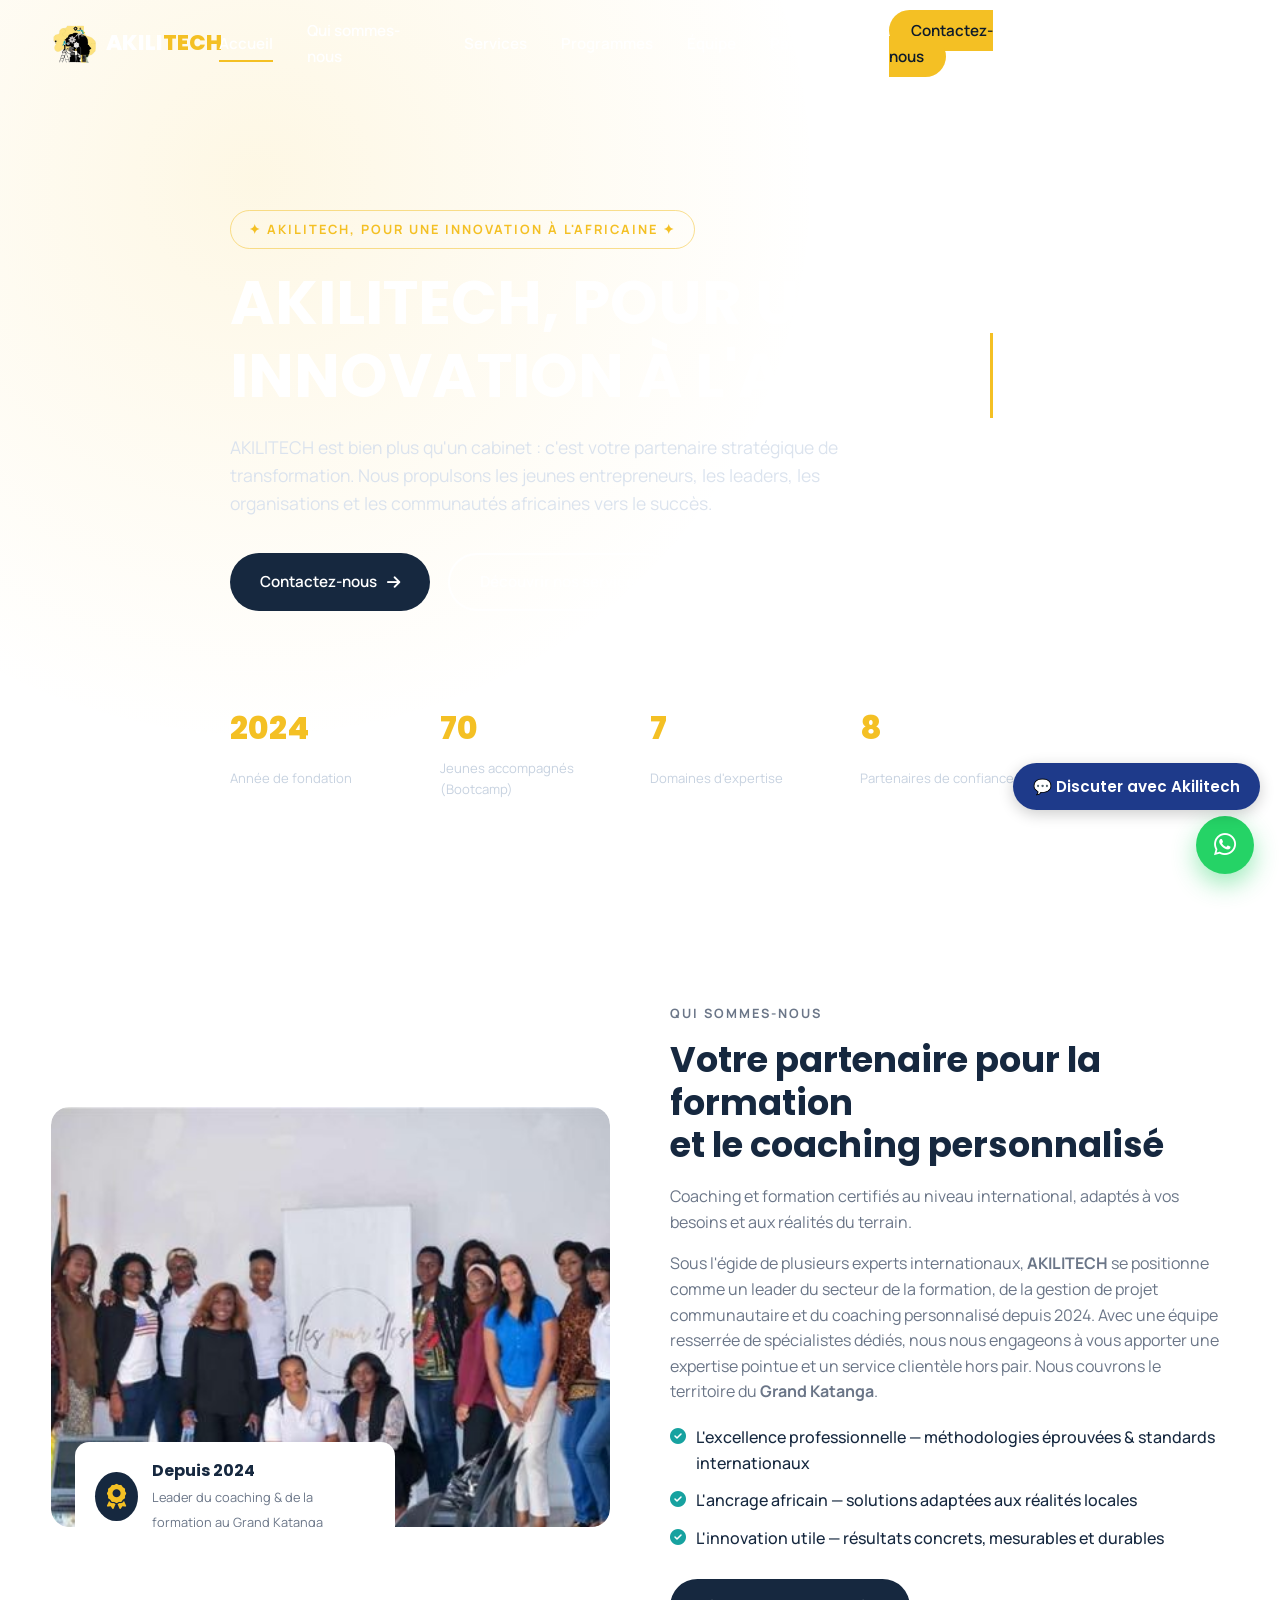
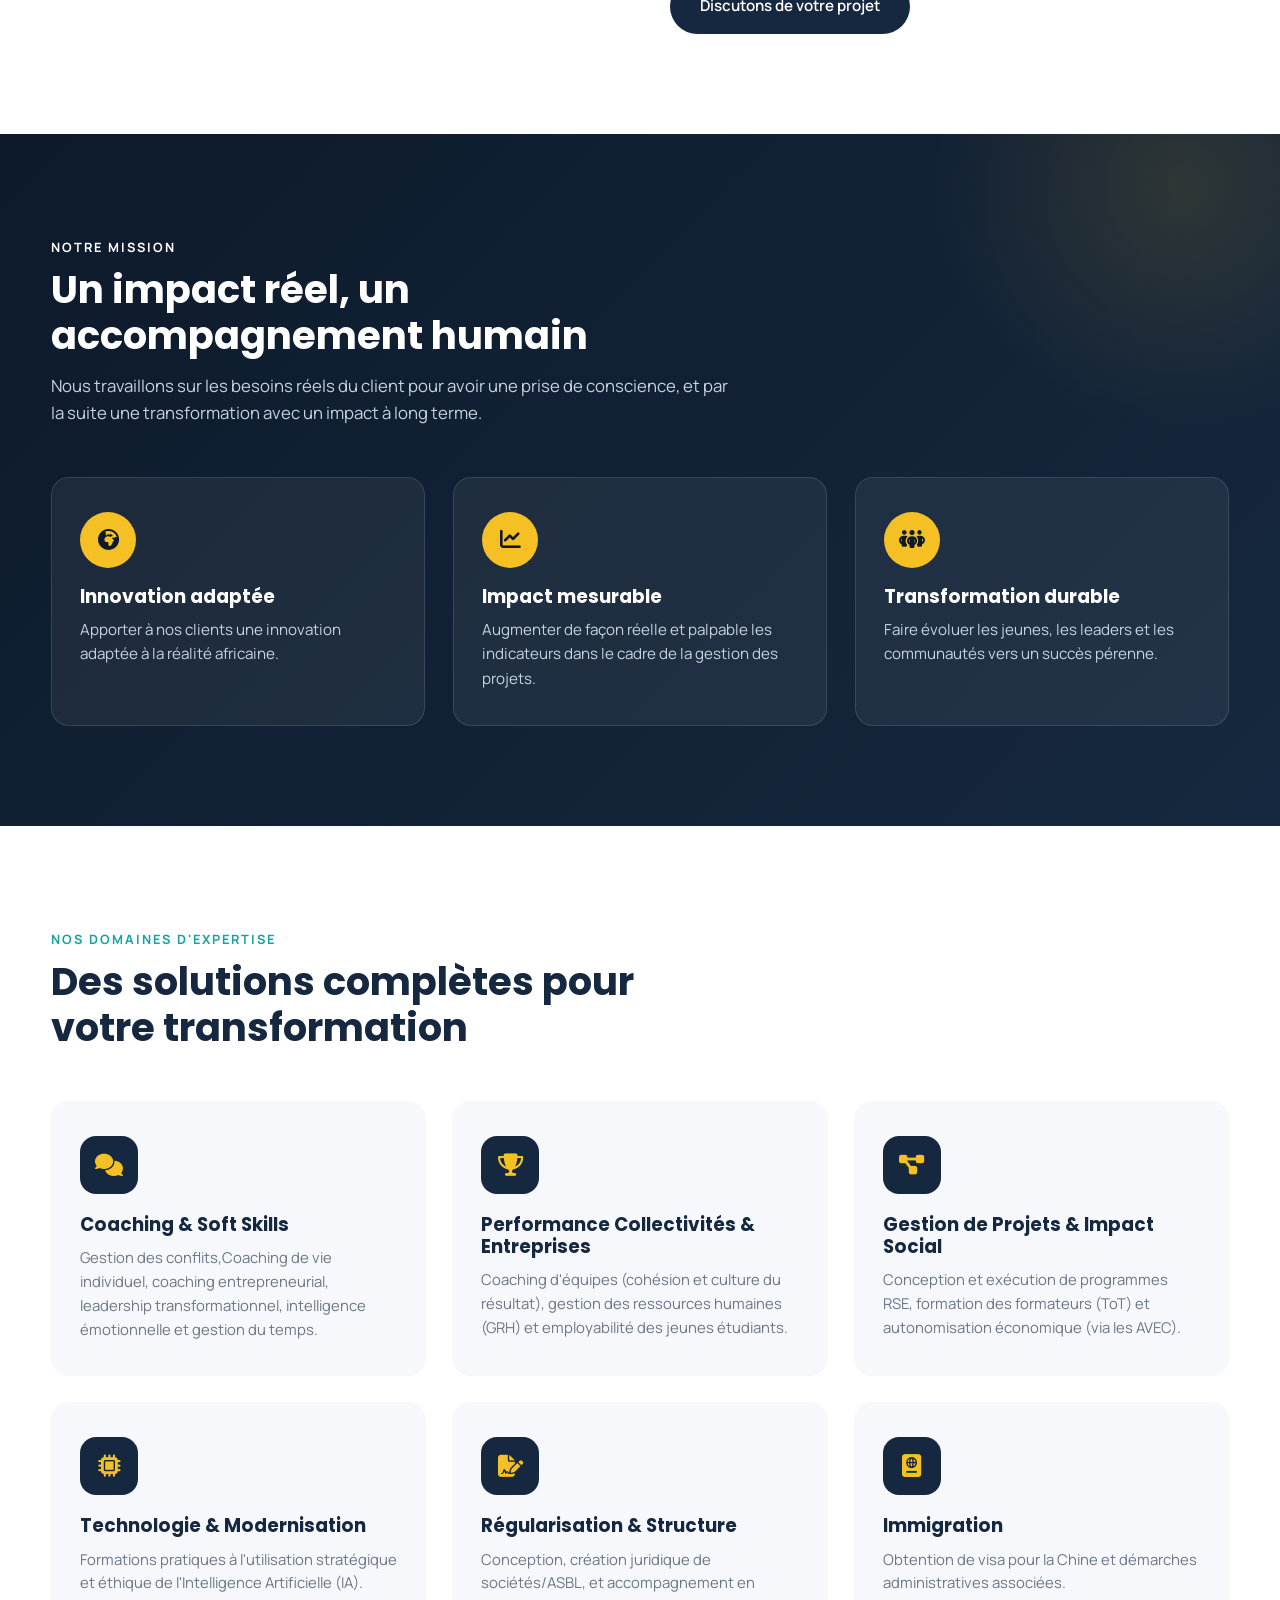
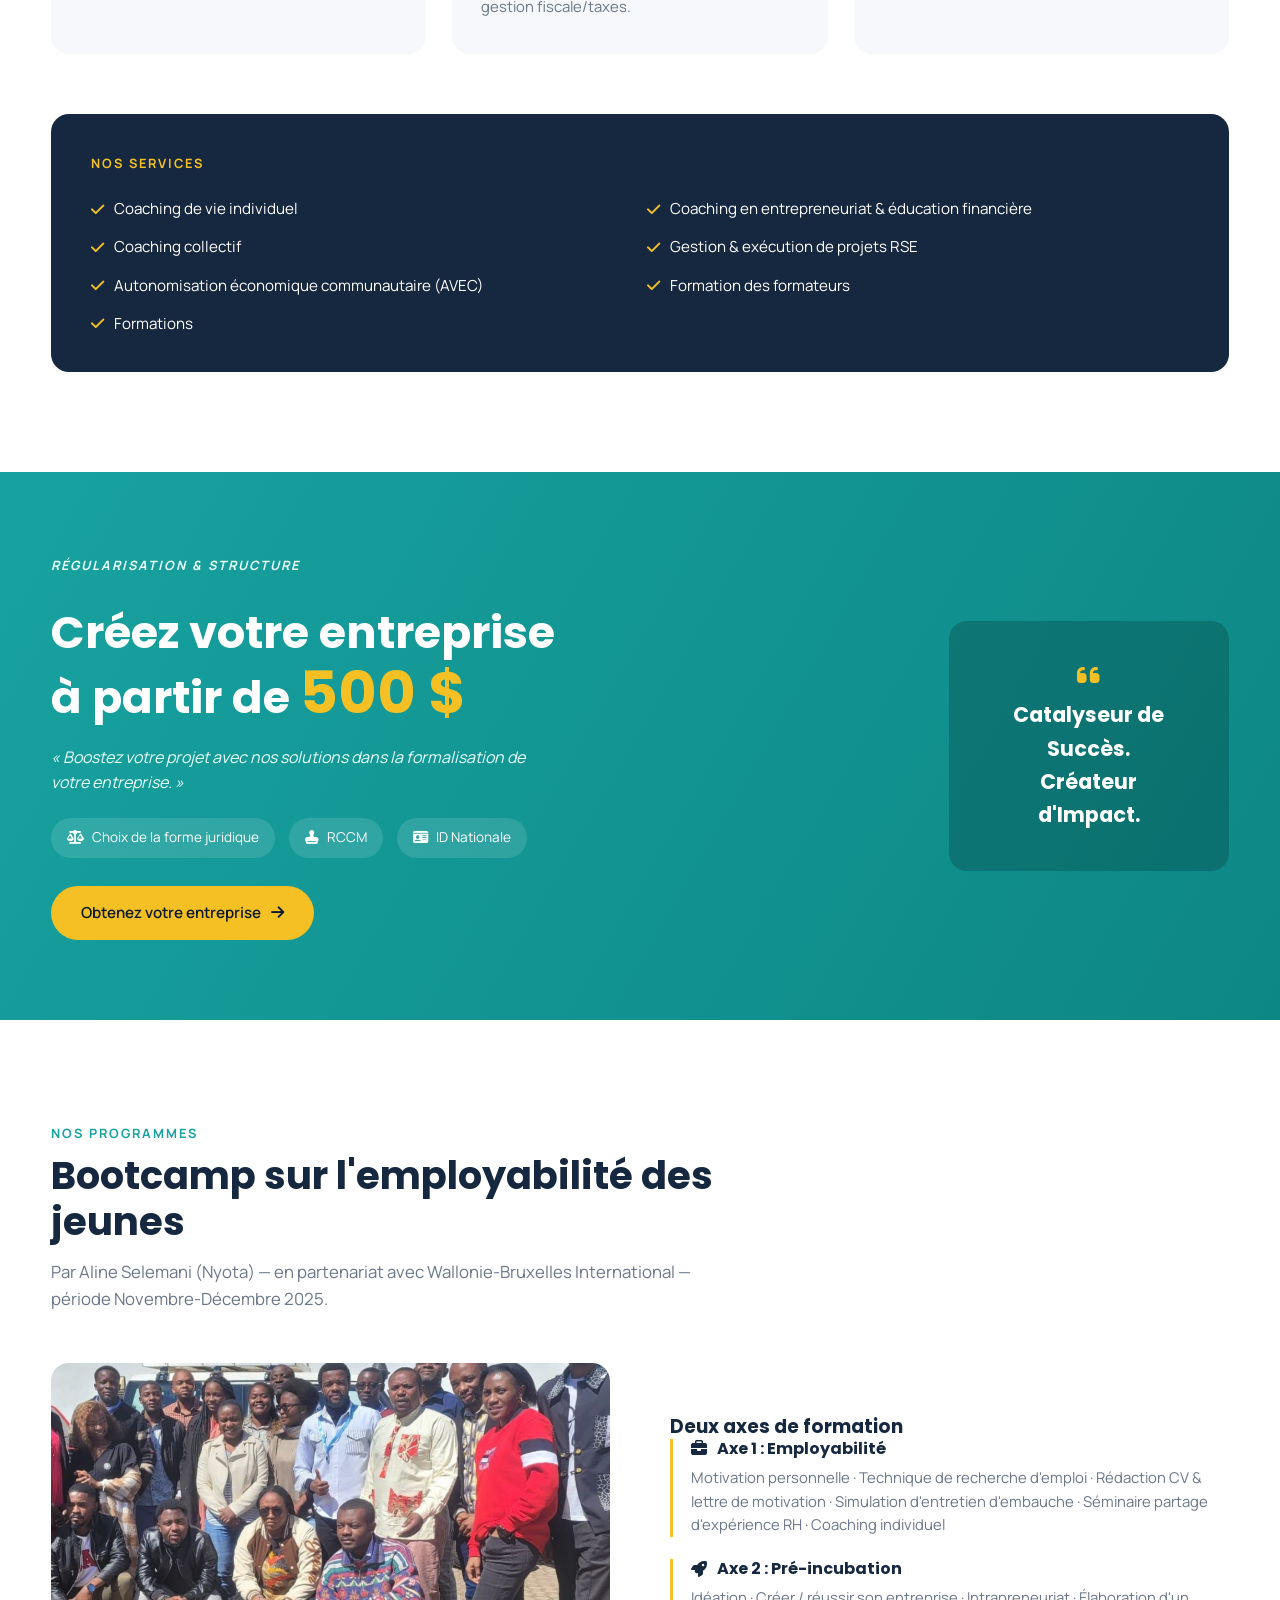
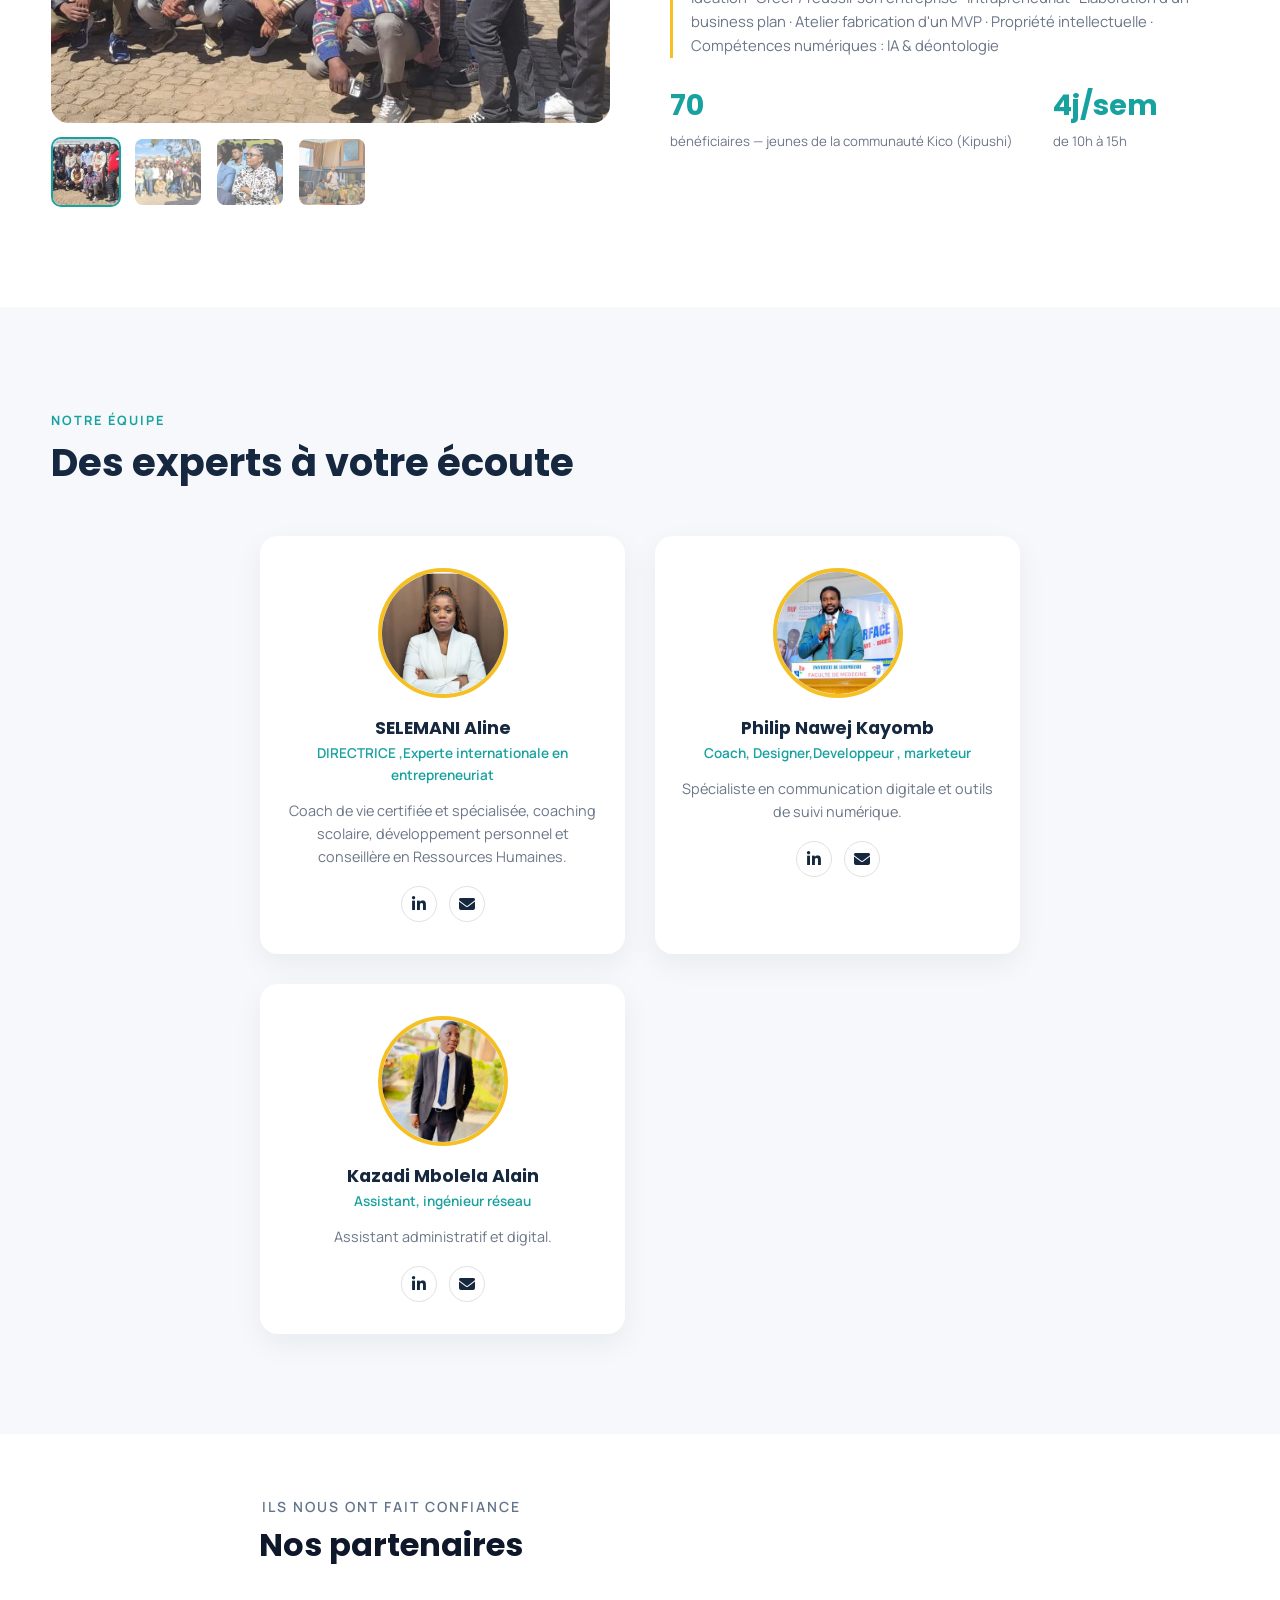
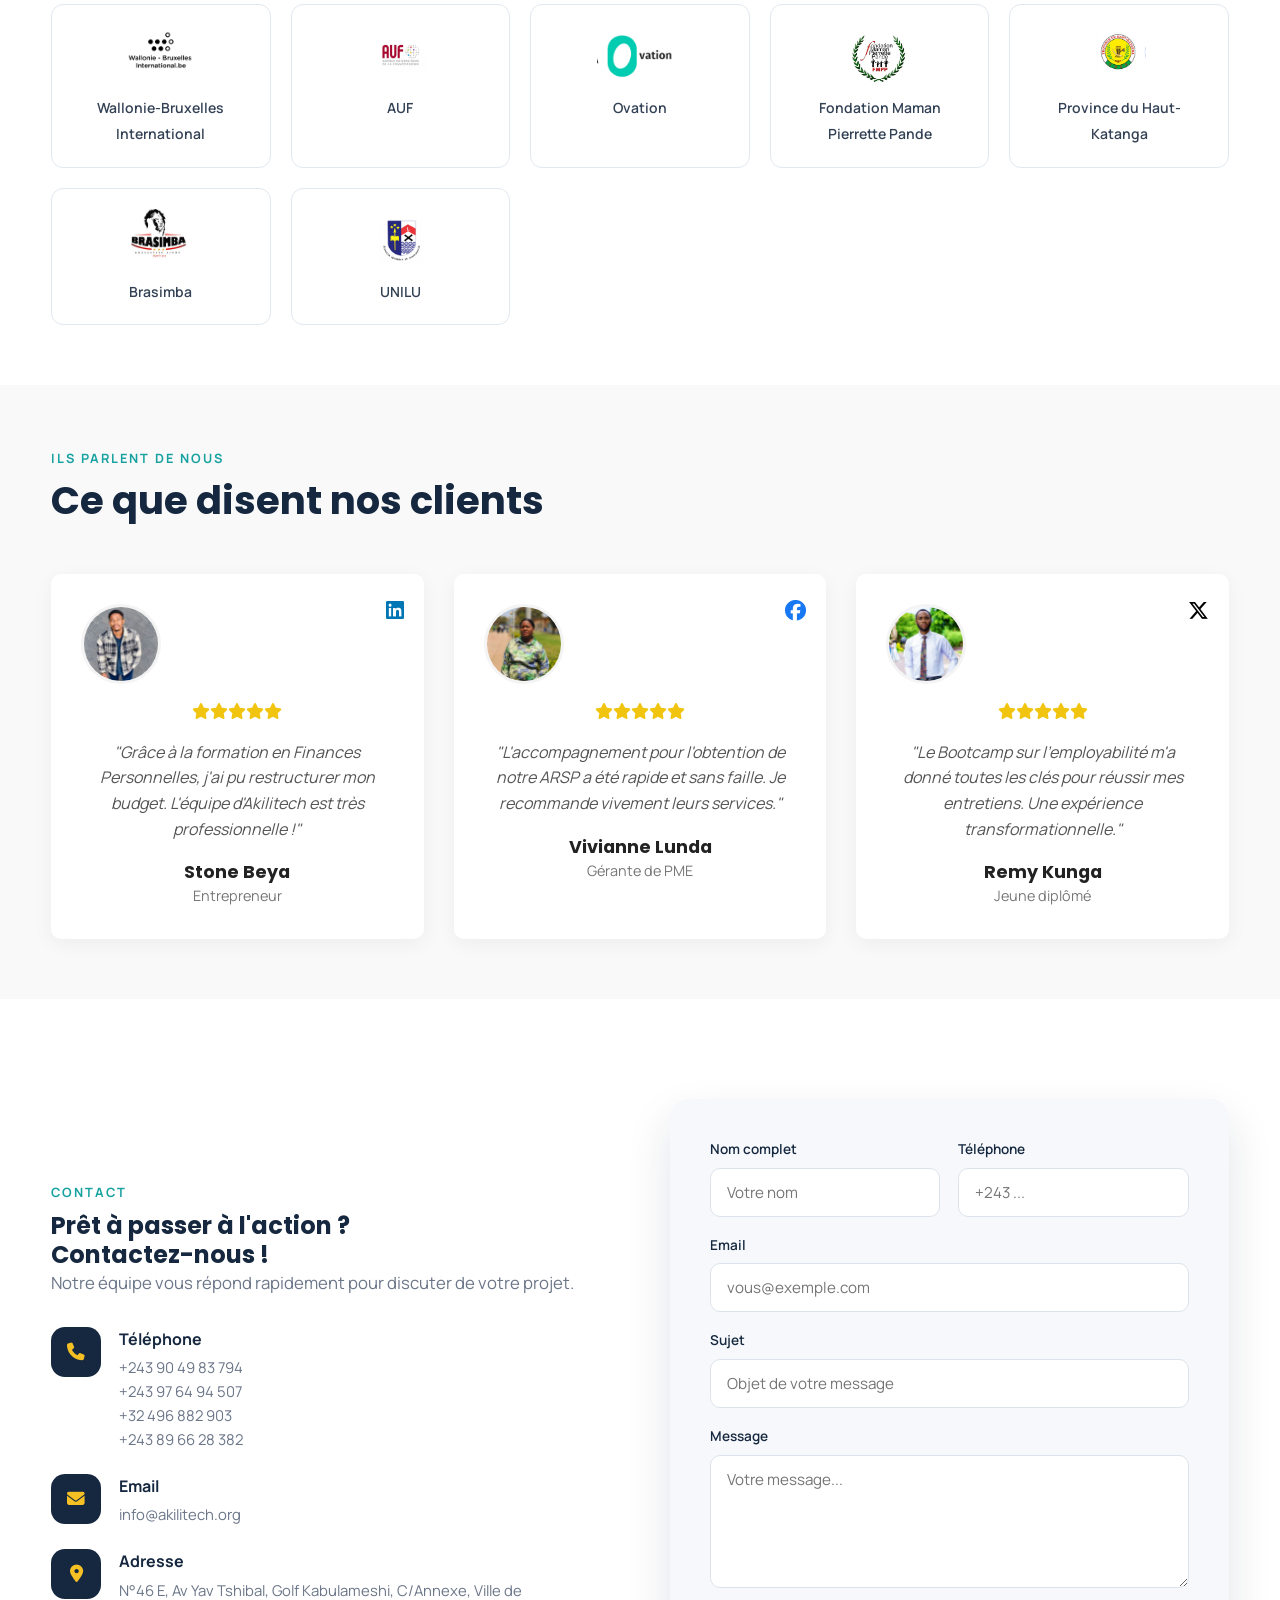
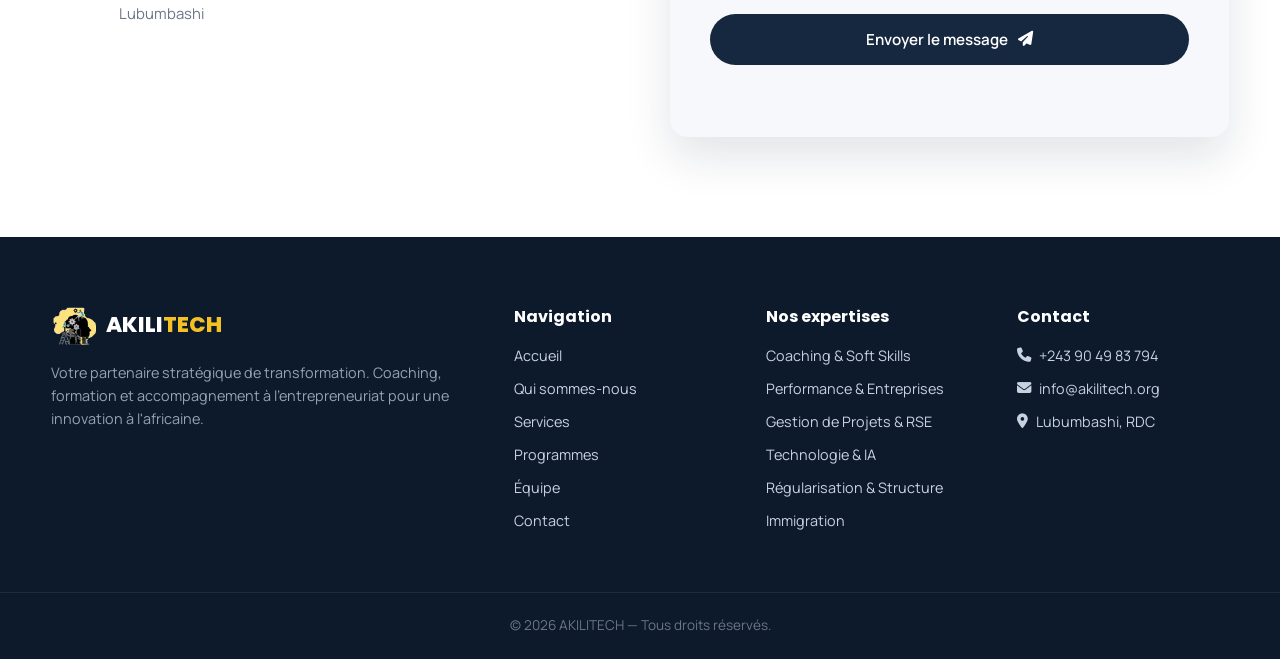
==== commit 57d5e481: "Pointer l'image d'aperçu vers l'adresse GitHub Pages Co-Authored-By: Claude Opus 5.5 <noreply@anthro" ====
--- a/index.html
+++ b/index.html
@@ -9,7 +9,7 @@
 <!-- Open Graph / réseaux sociaux -->
 <meta property="og:title" content="AKILITECH | Pour une innovation à l'africaine">
 <meta property="og:description" content="Coaching, formation et accompagnement à l'entrepreneuriat pour les jeunes et les organisations africaines.">
-<meta property="og:image" content="https://akilitech.cd/assets/img/og-cover.jpg">
+<meta property="og:image" content="https://akilitech-akl.github.io/akilitech.cd/assets/img/og-cover.jpg">
 <meta property="og:type" content="website">
 
 <link rel="icon" href="assets/img/favicon.png" type="image/png">
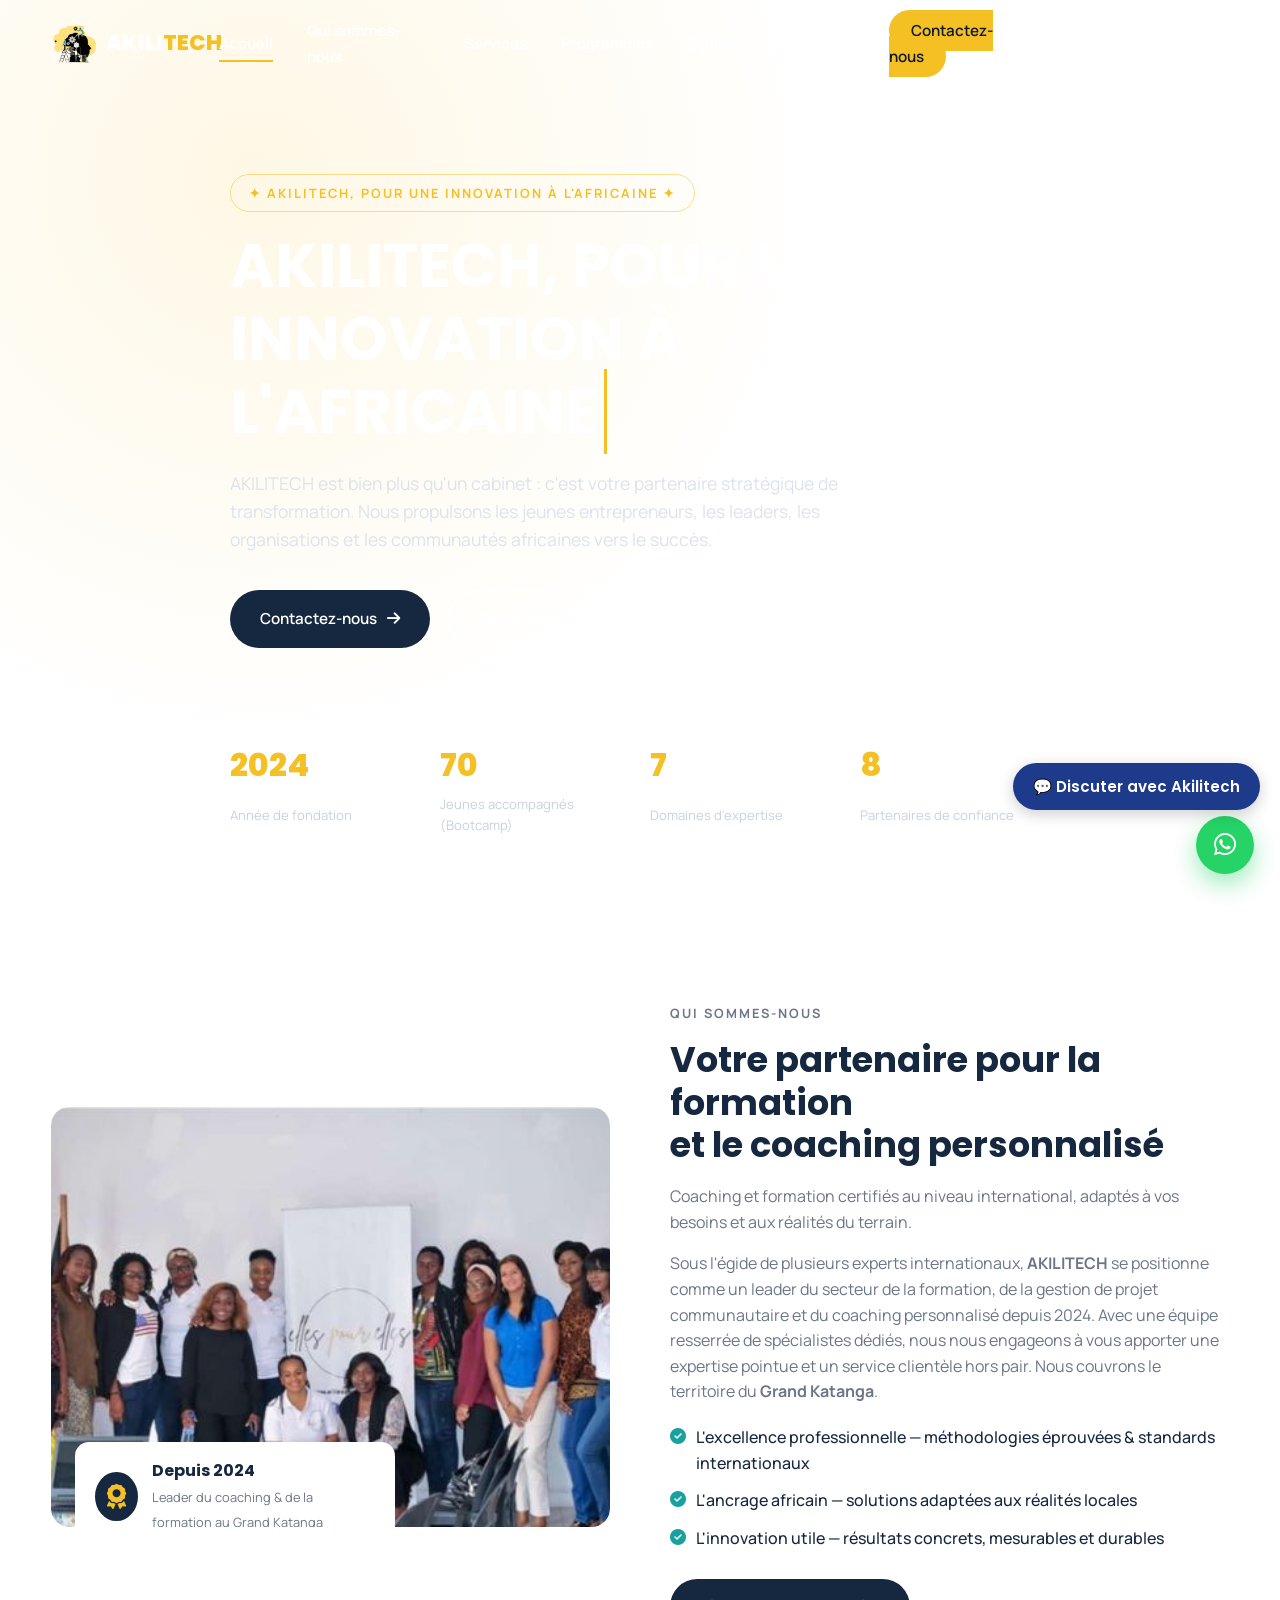
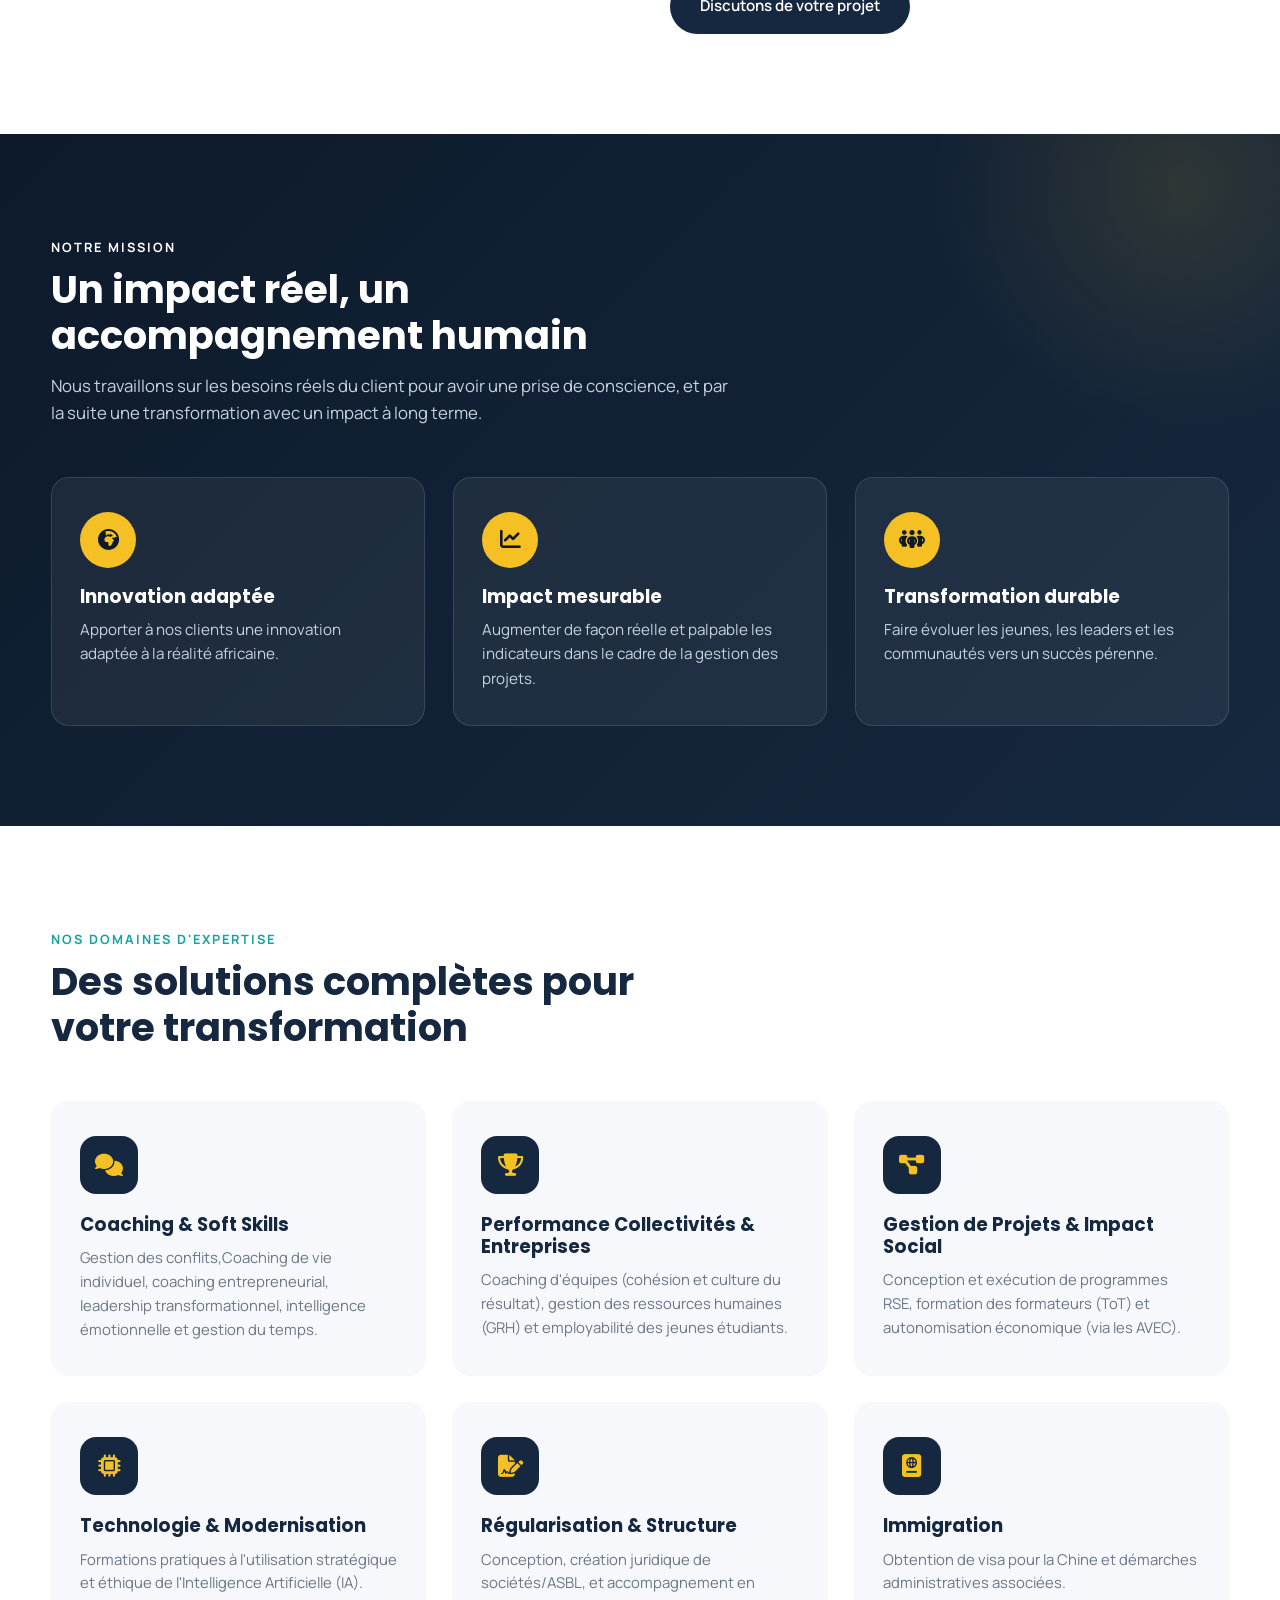
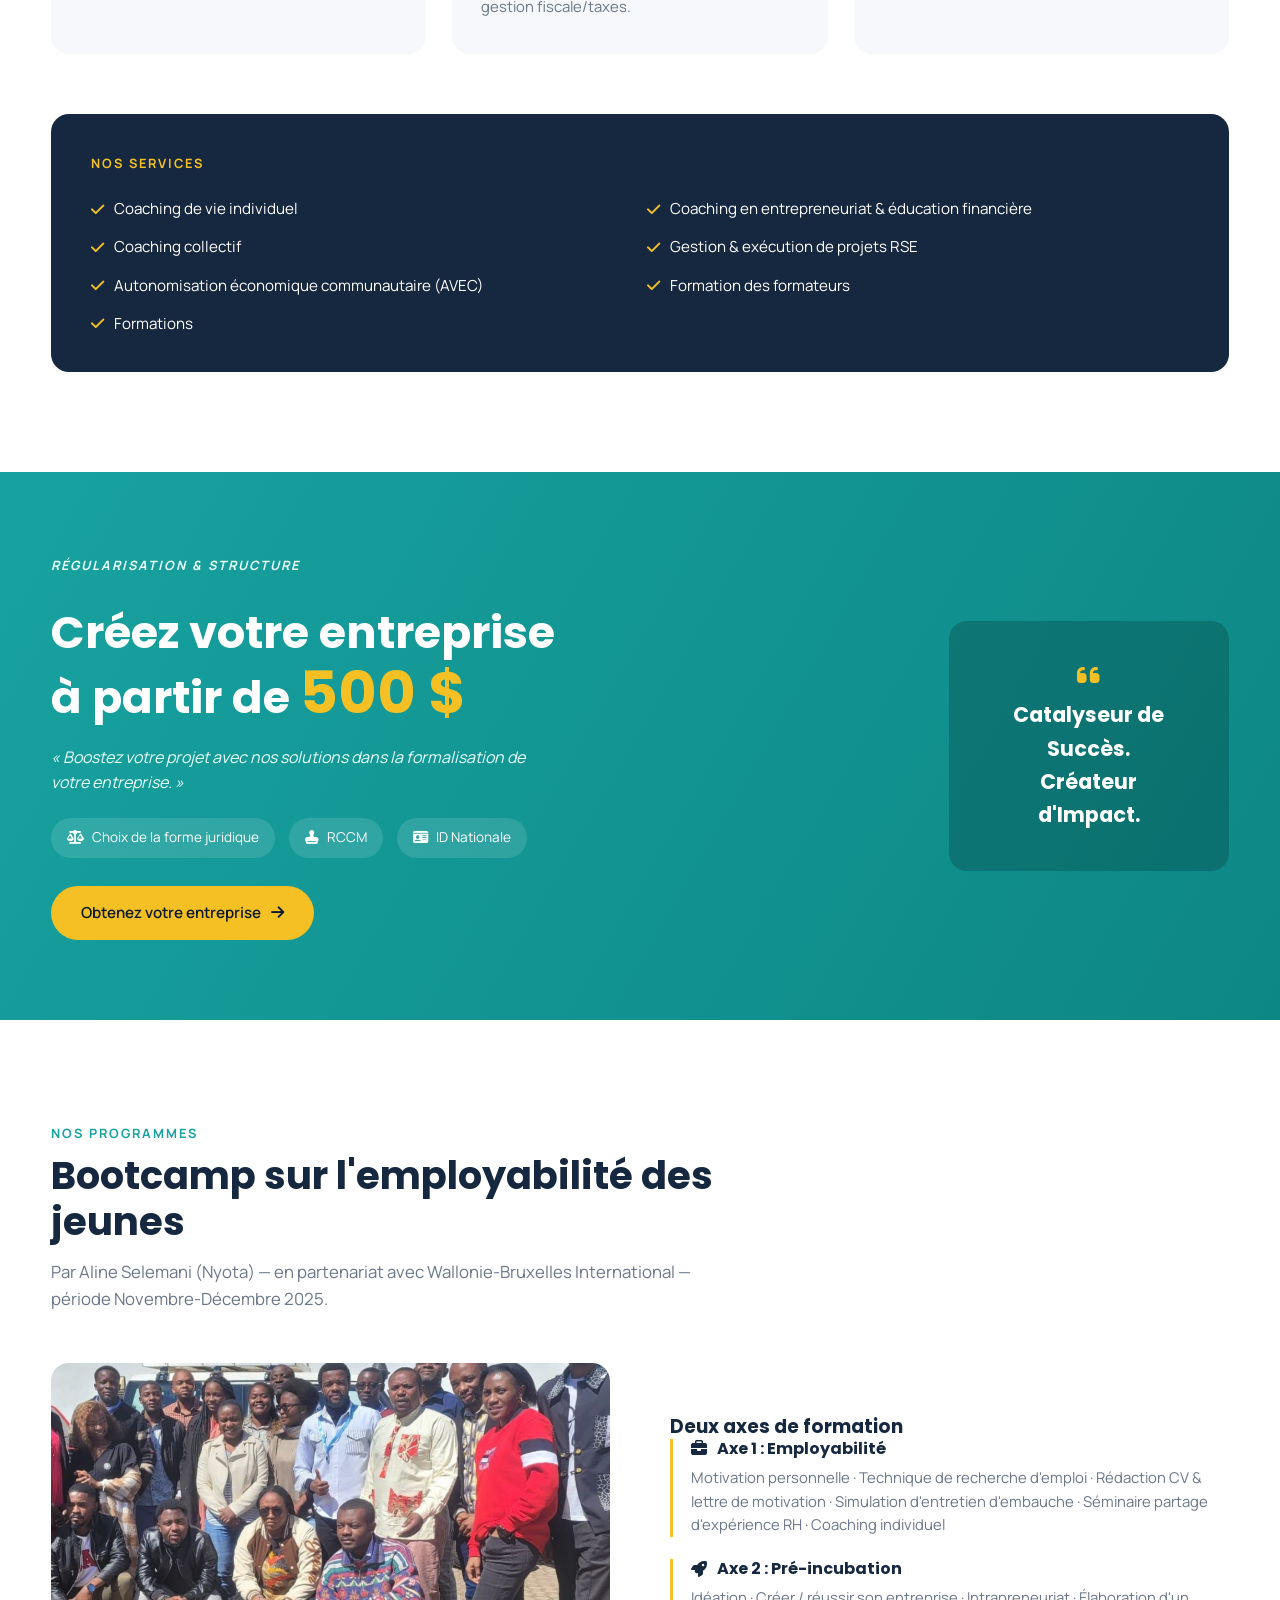
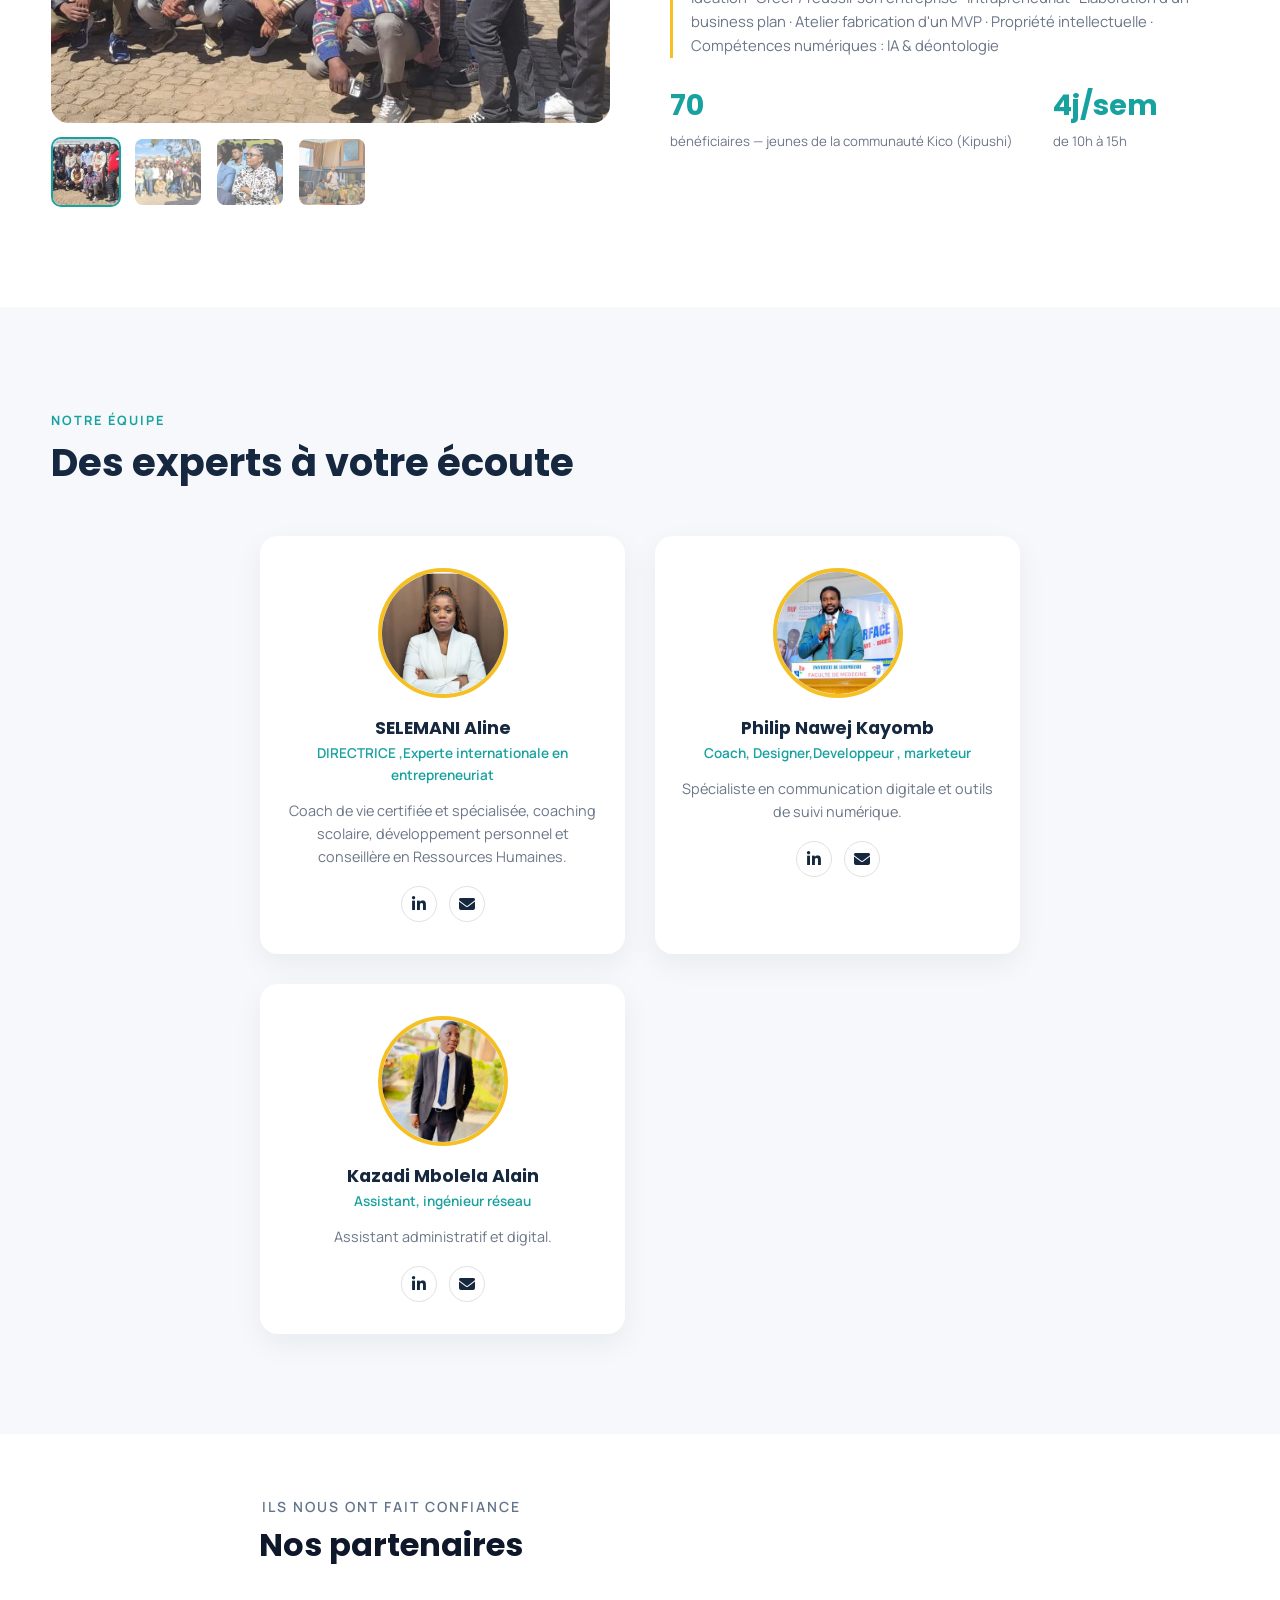
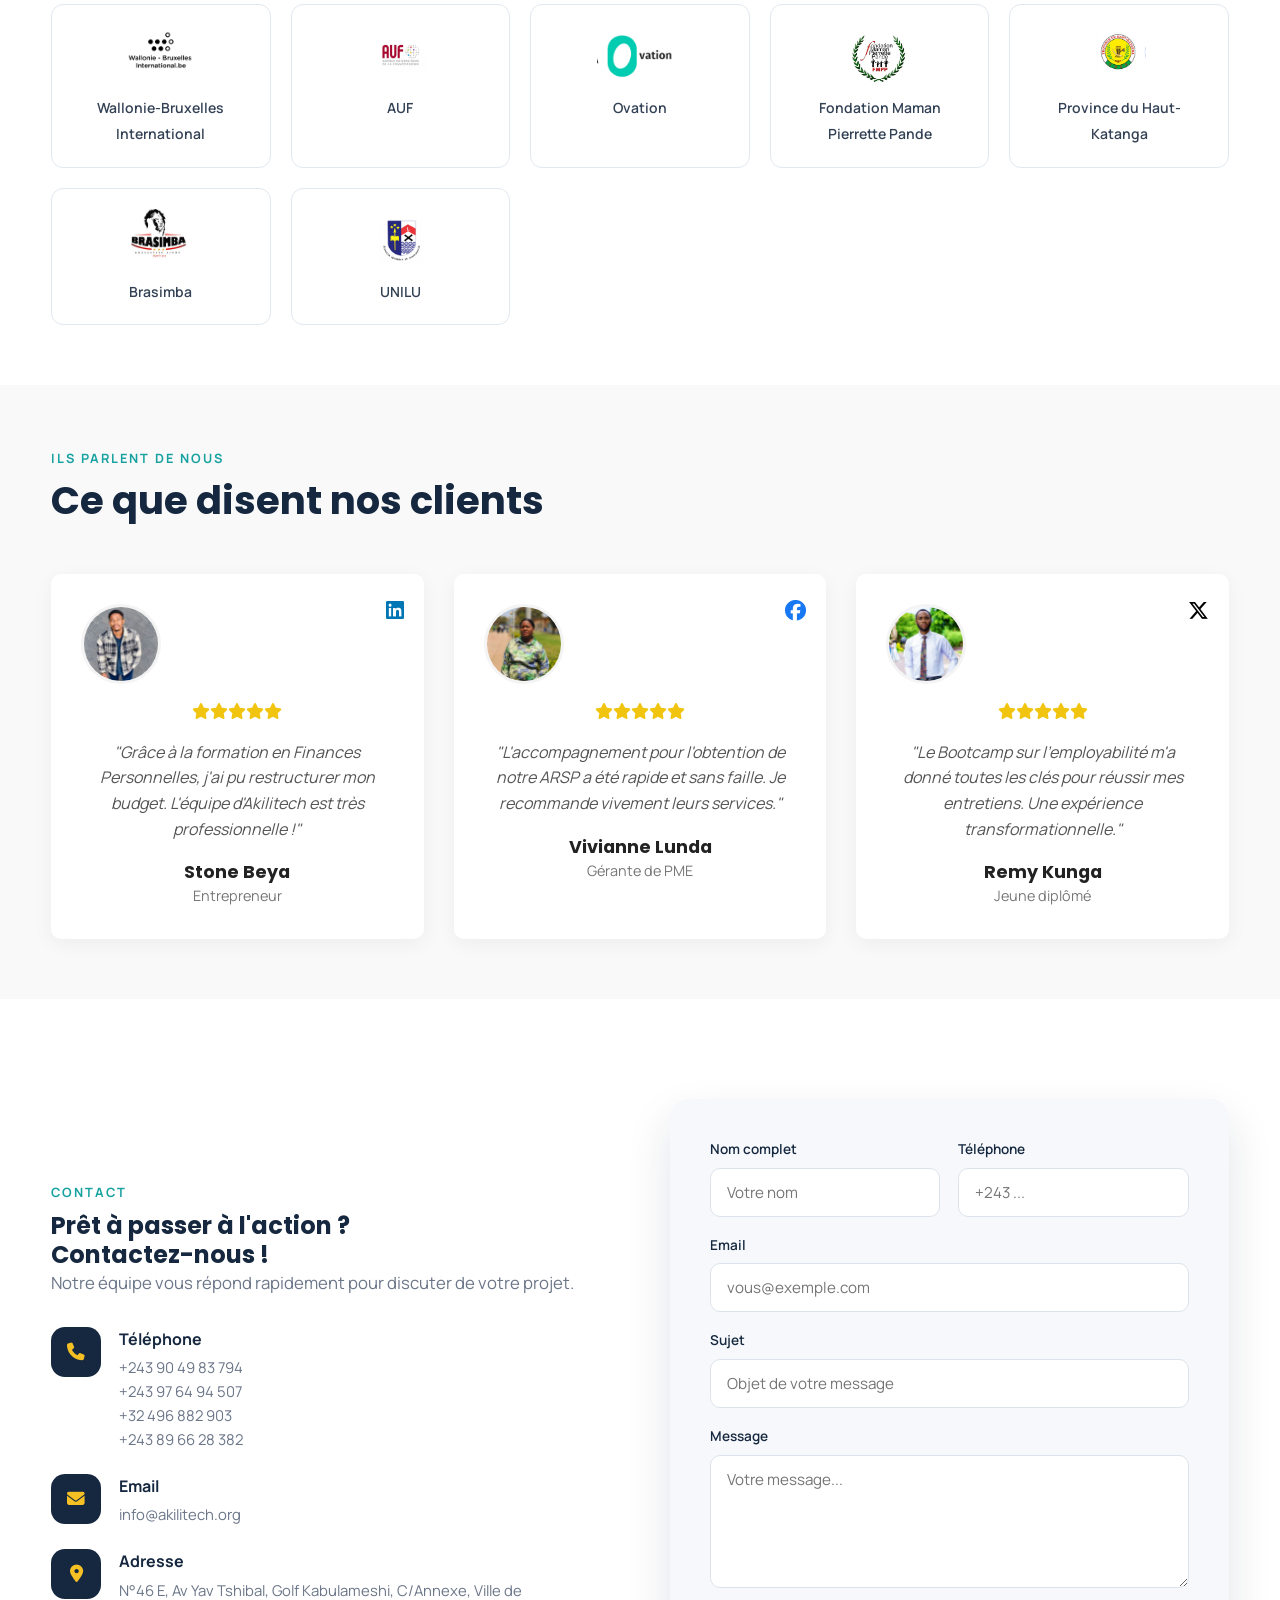
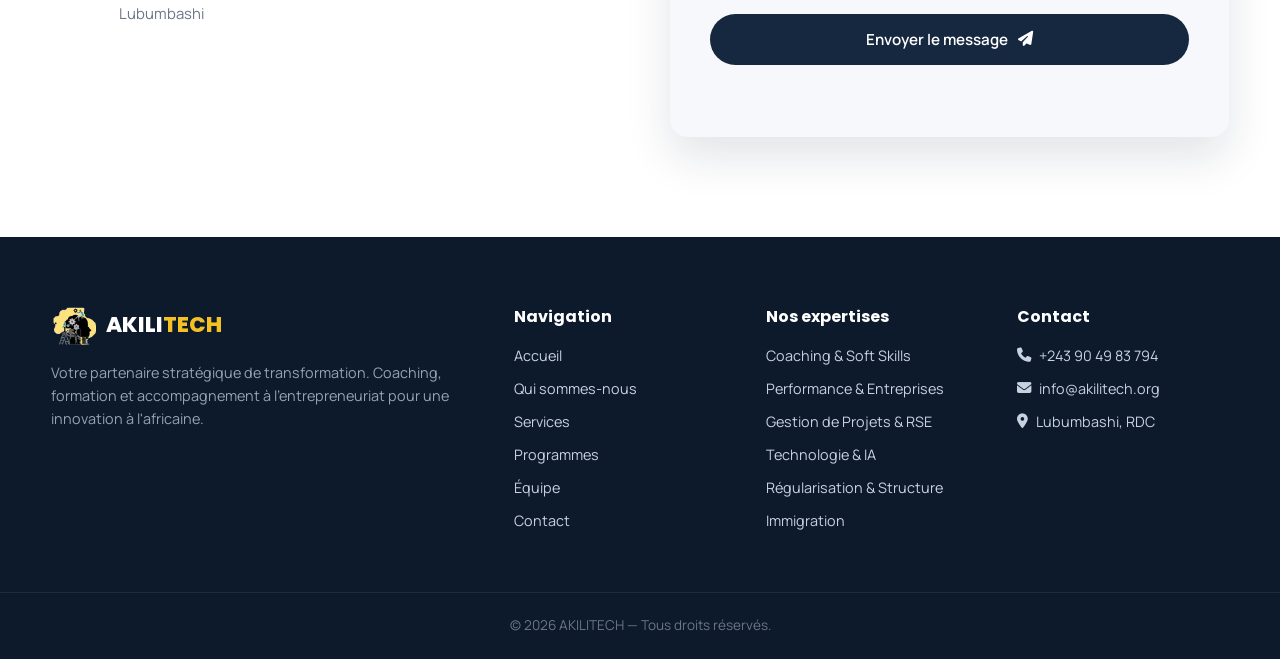
==== commit 8c966ee6: "Pointer l'image d'aperçu vers akilitech.org Co-Authored-By: Claude Opus 5.5 <noreply@anthropic.com> " ====
--- a/index.html
+++ b/index.html
@@ -9,7 +9,7 @@
 <!-- Open Graph / réseaux sociaux -->
 <meta property="og:title" content="AKILITECH | Pour une innovation à l'africaine">
 <meta property="og:description" content="Coaching, formation et accompagnement à l'entrepreneuriat pour les jeunes et les organisations africaines.">
-<meta property="og:image" content="https://akilitech-akl.github.io/akilitech.cd/assets/img/og-cover.jpg">
+<meta property="og:image" content="https://akilitech.org/assets/img/og-cover.jpg">
 <meta property="og:type" content="website">
 
 <link rel="icon" href="assets/img/favicon.png" type="image/png">
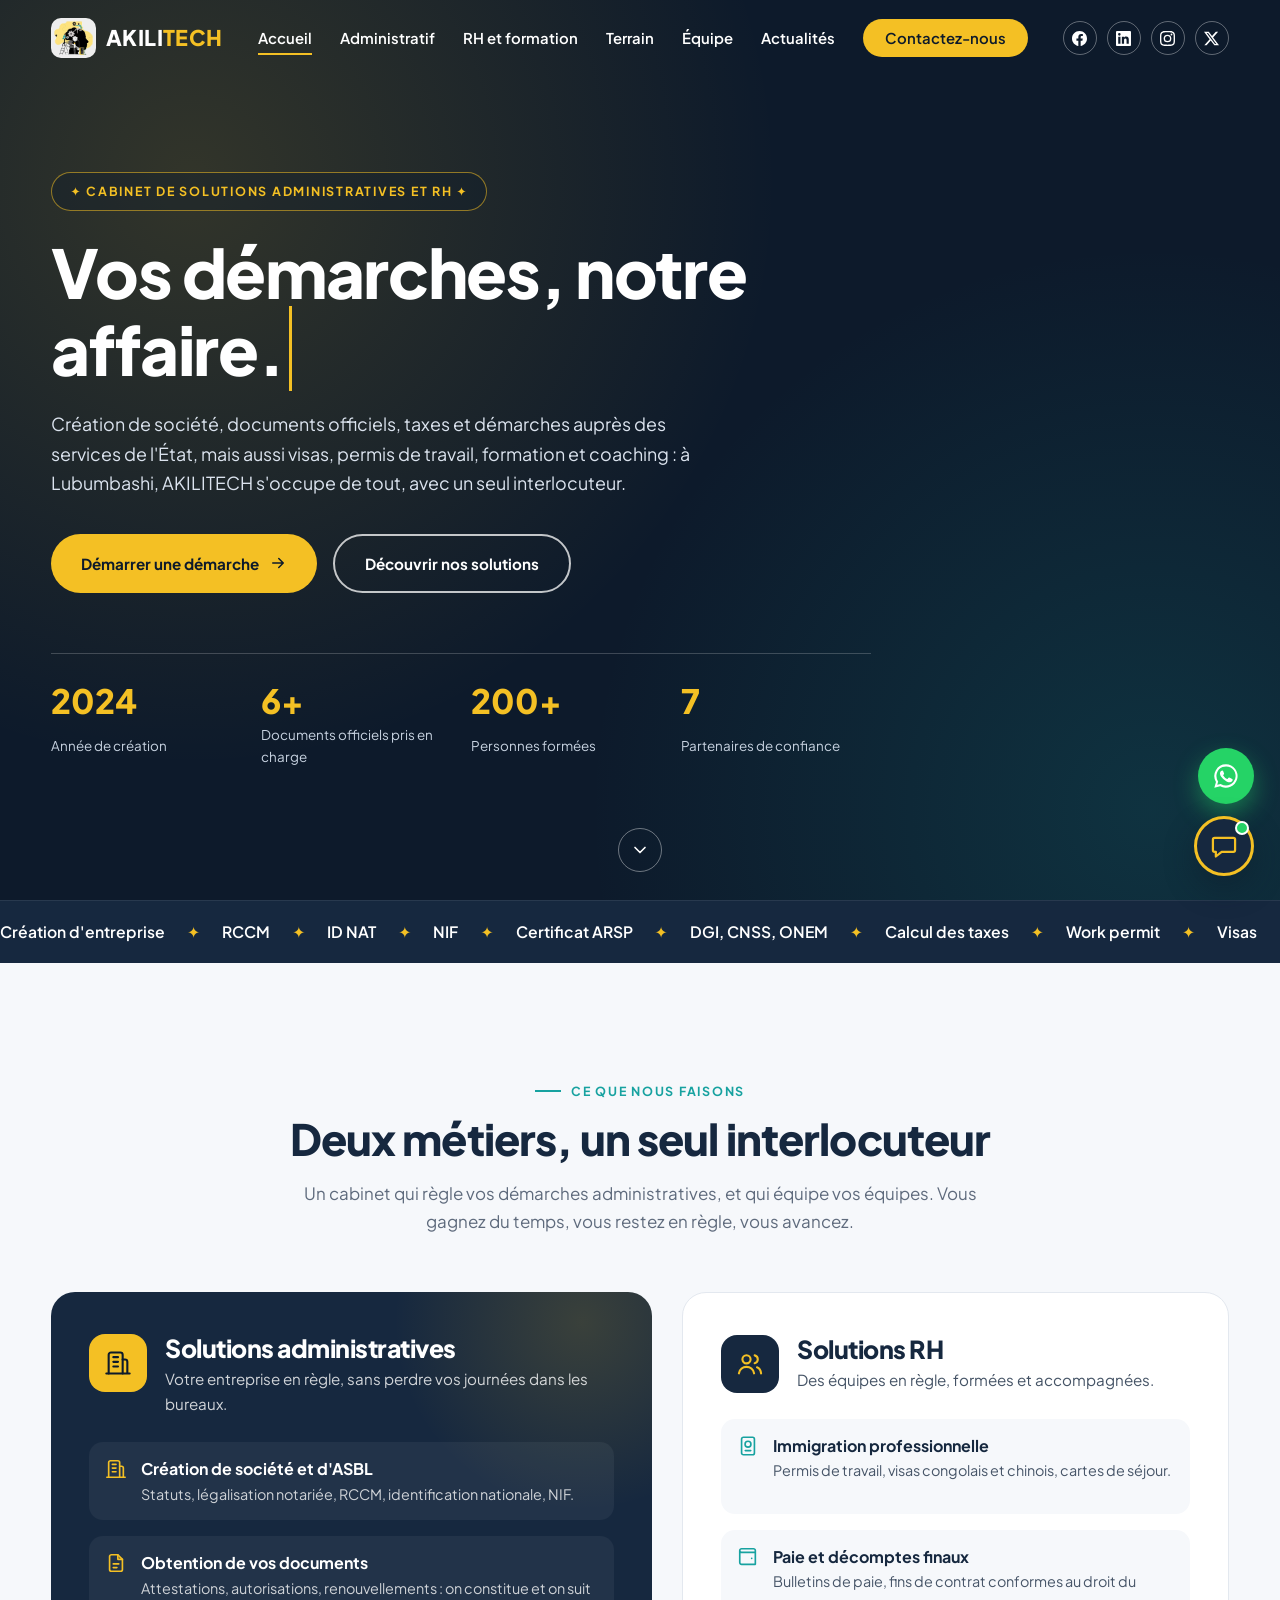
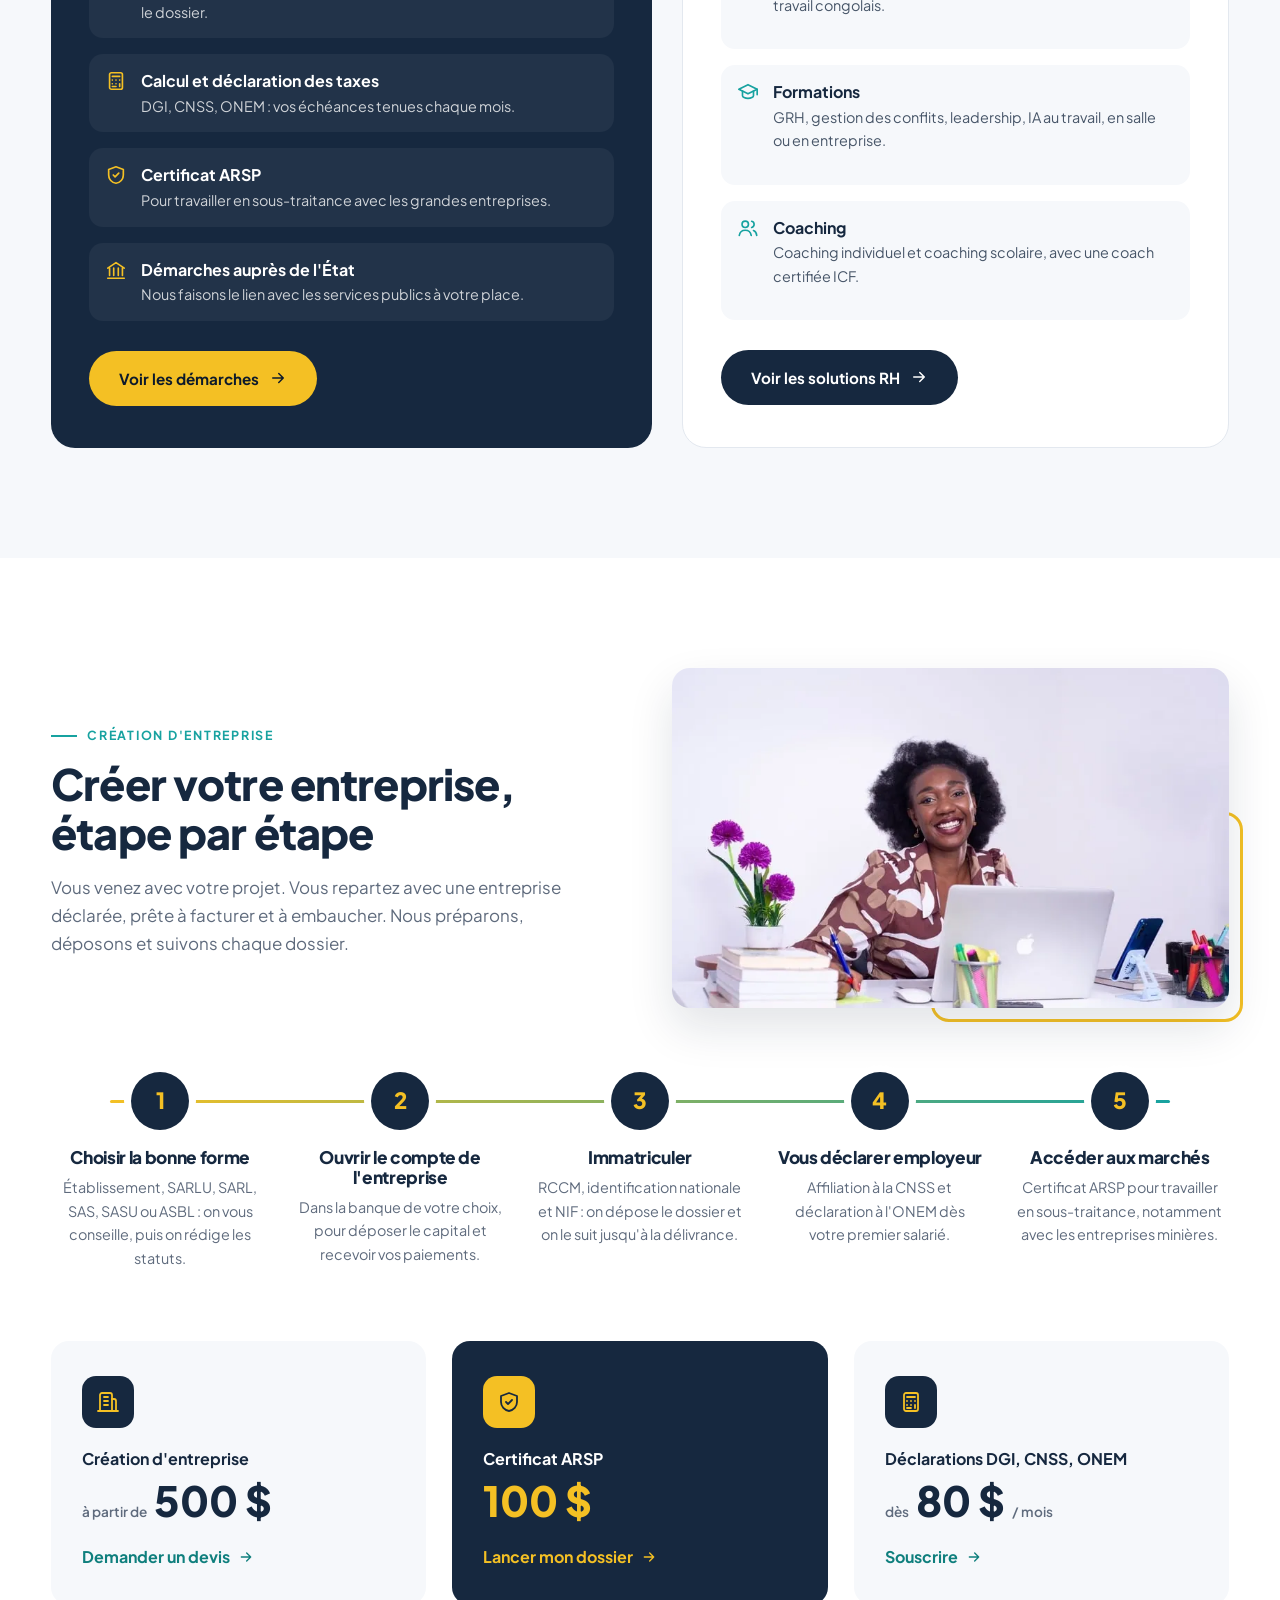
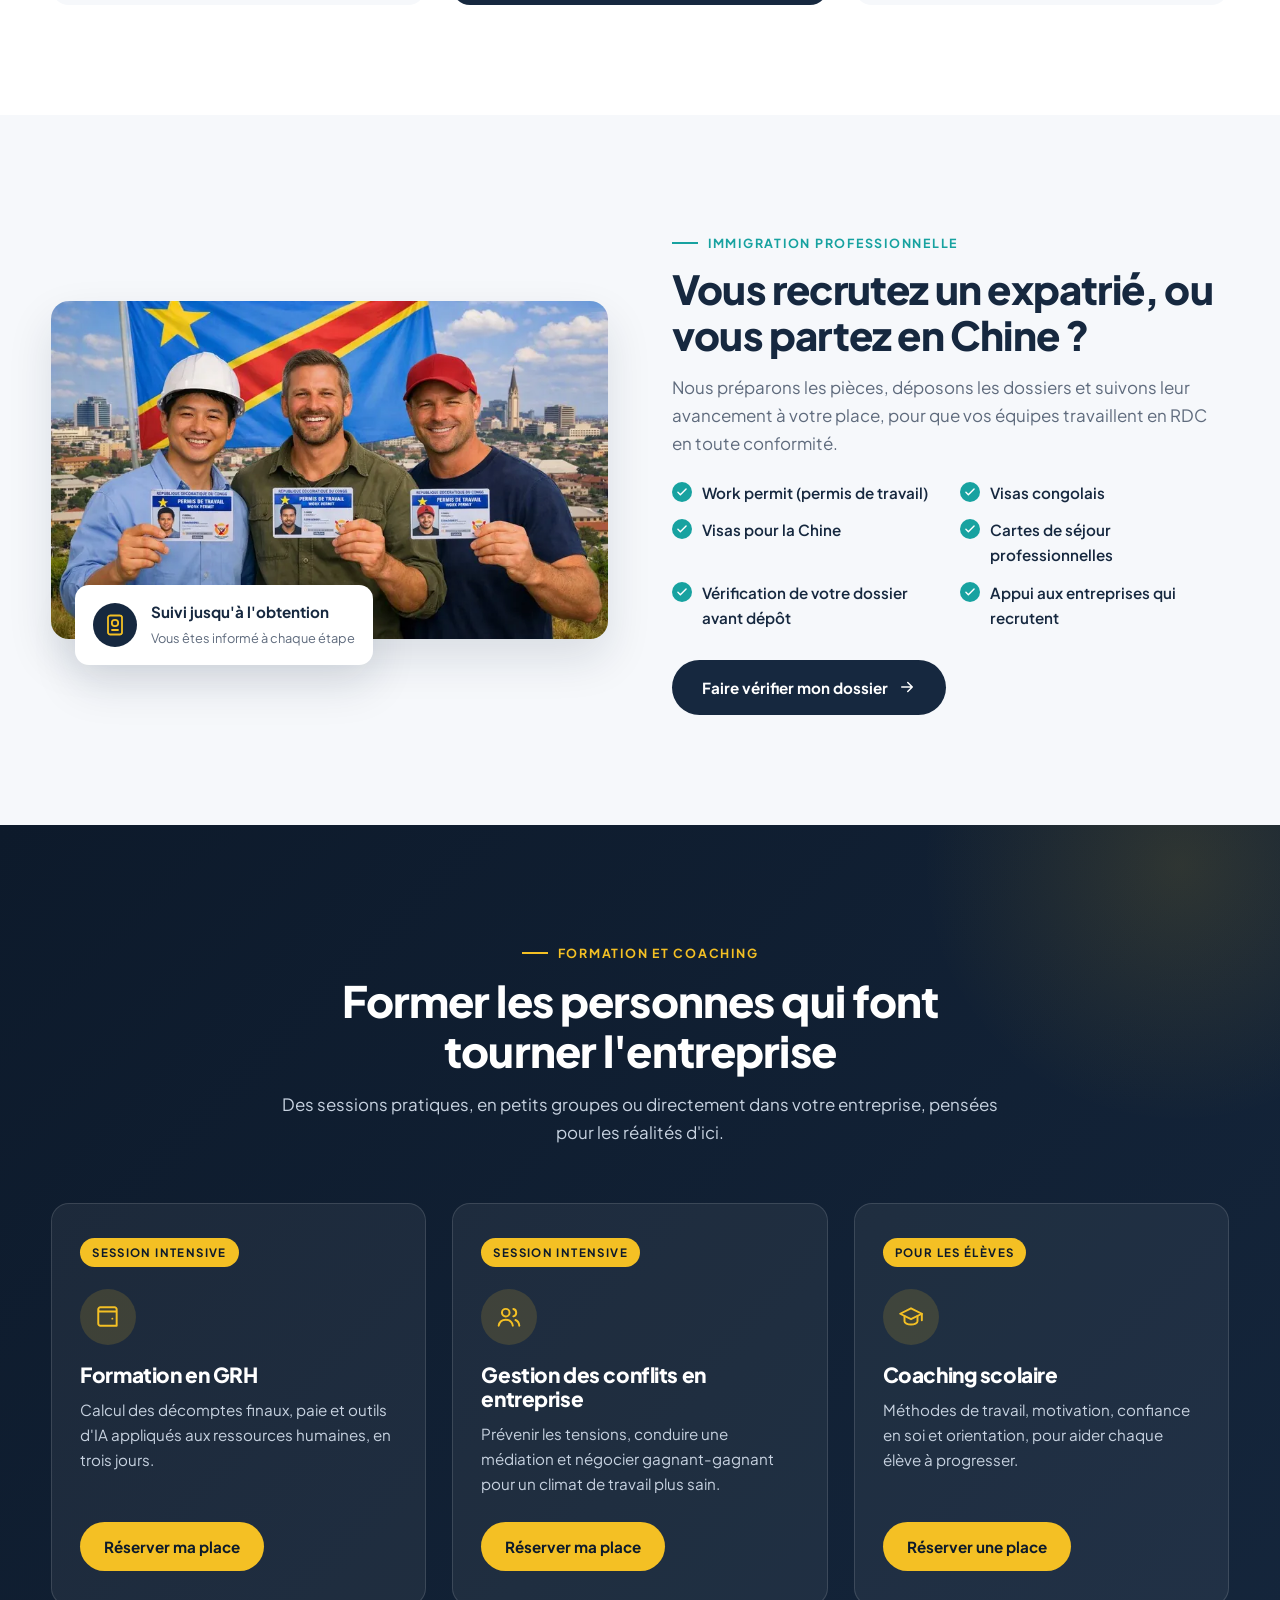
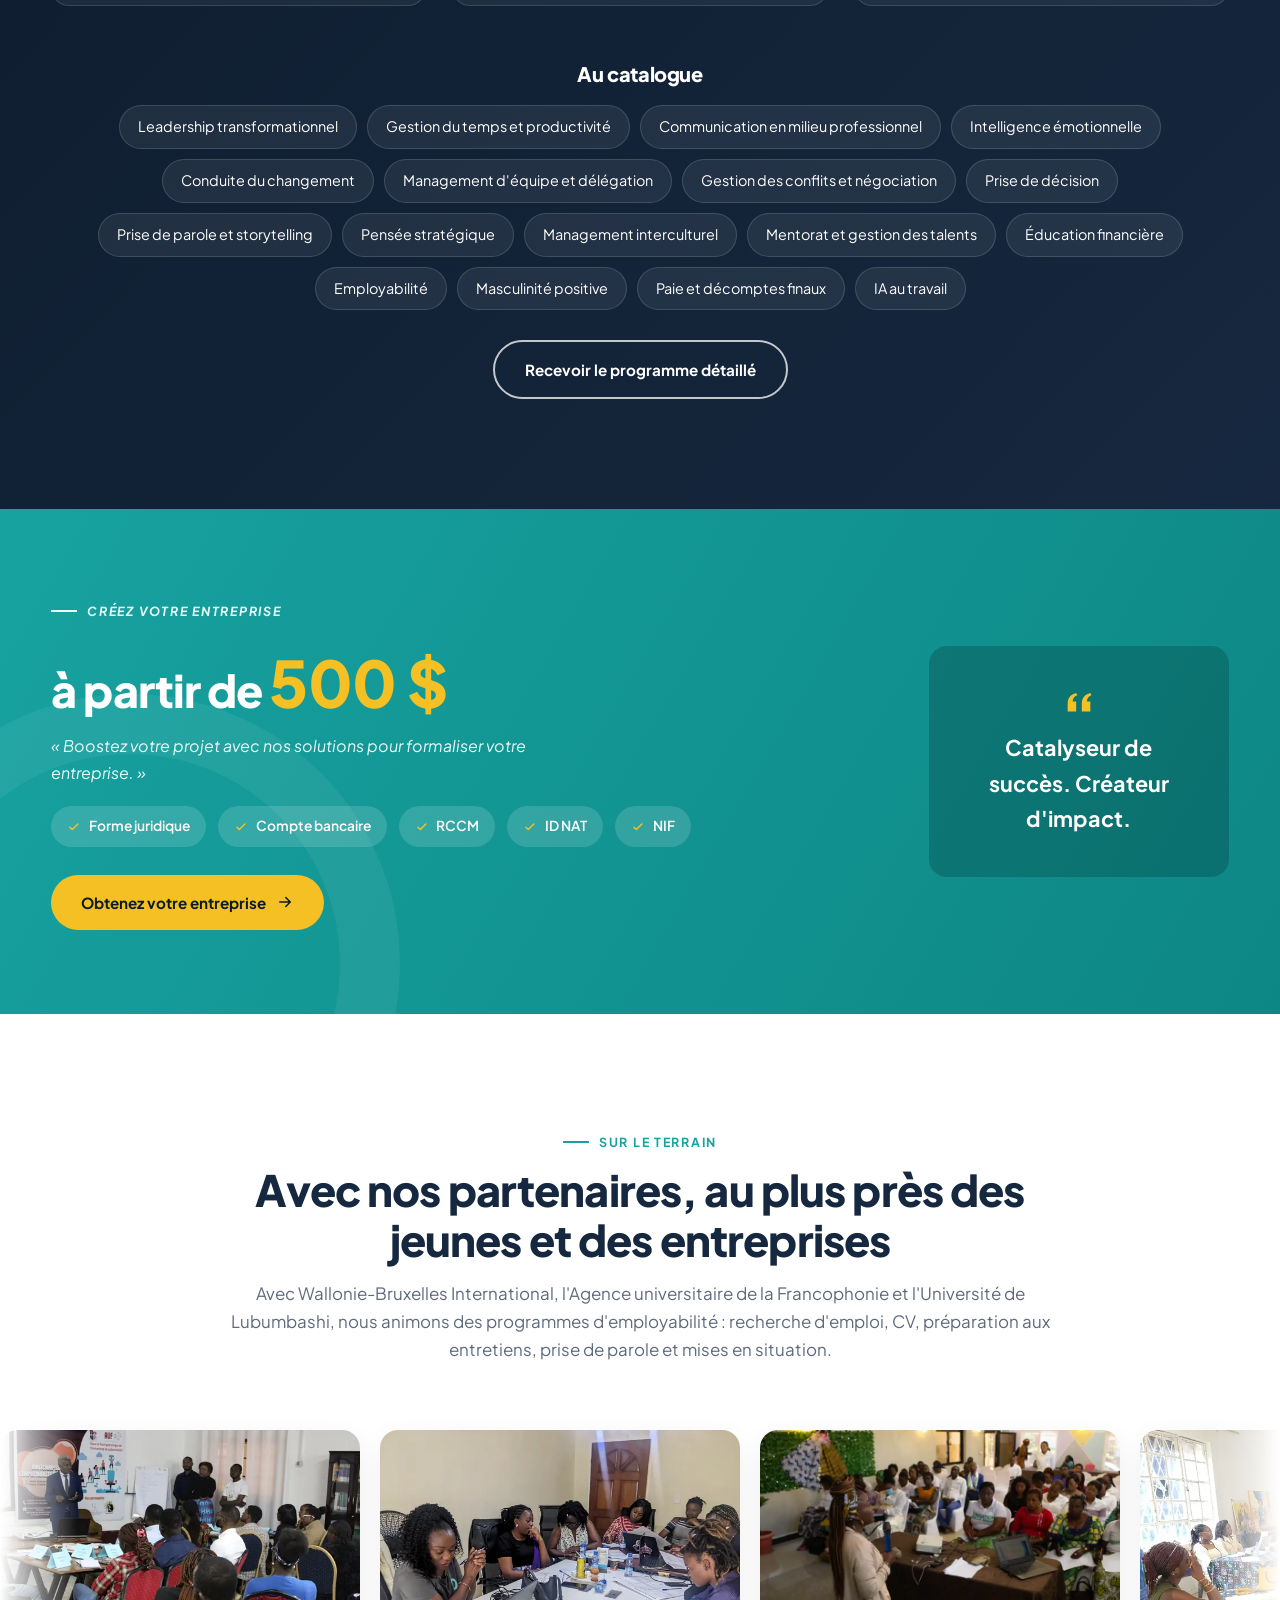
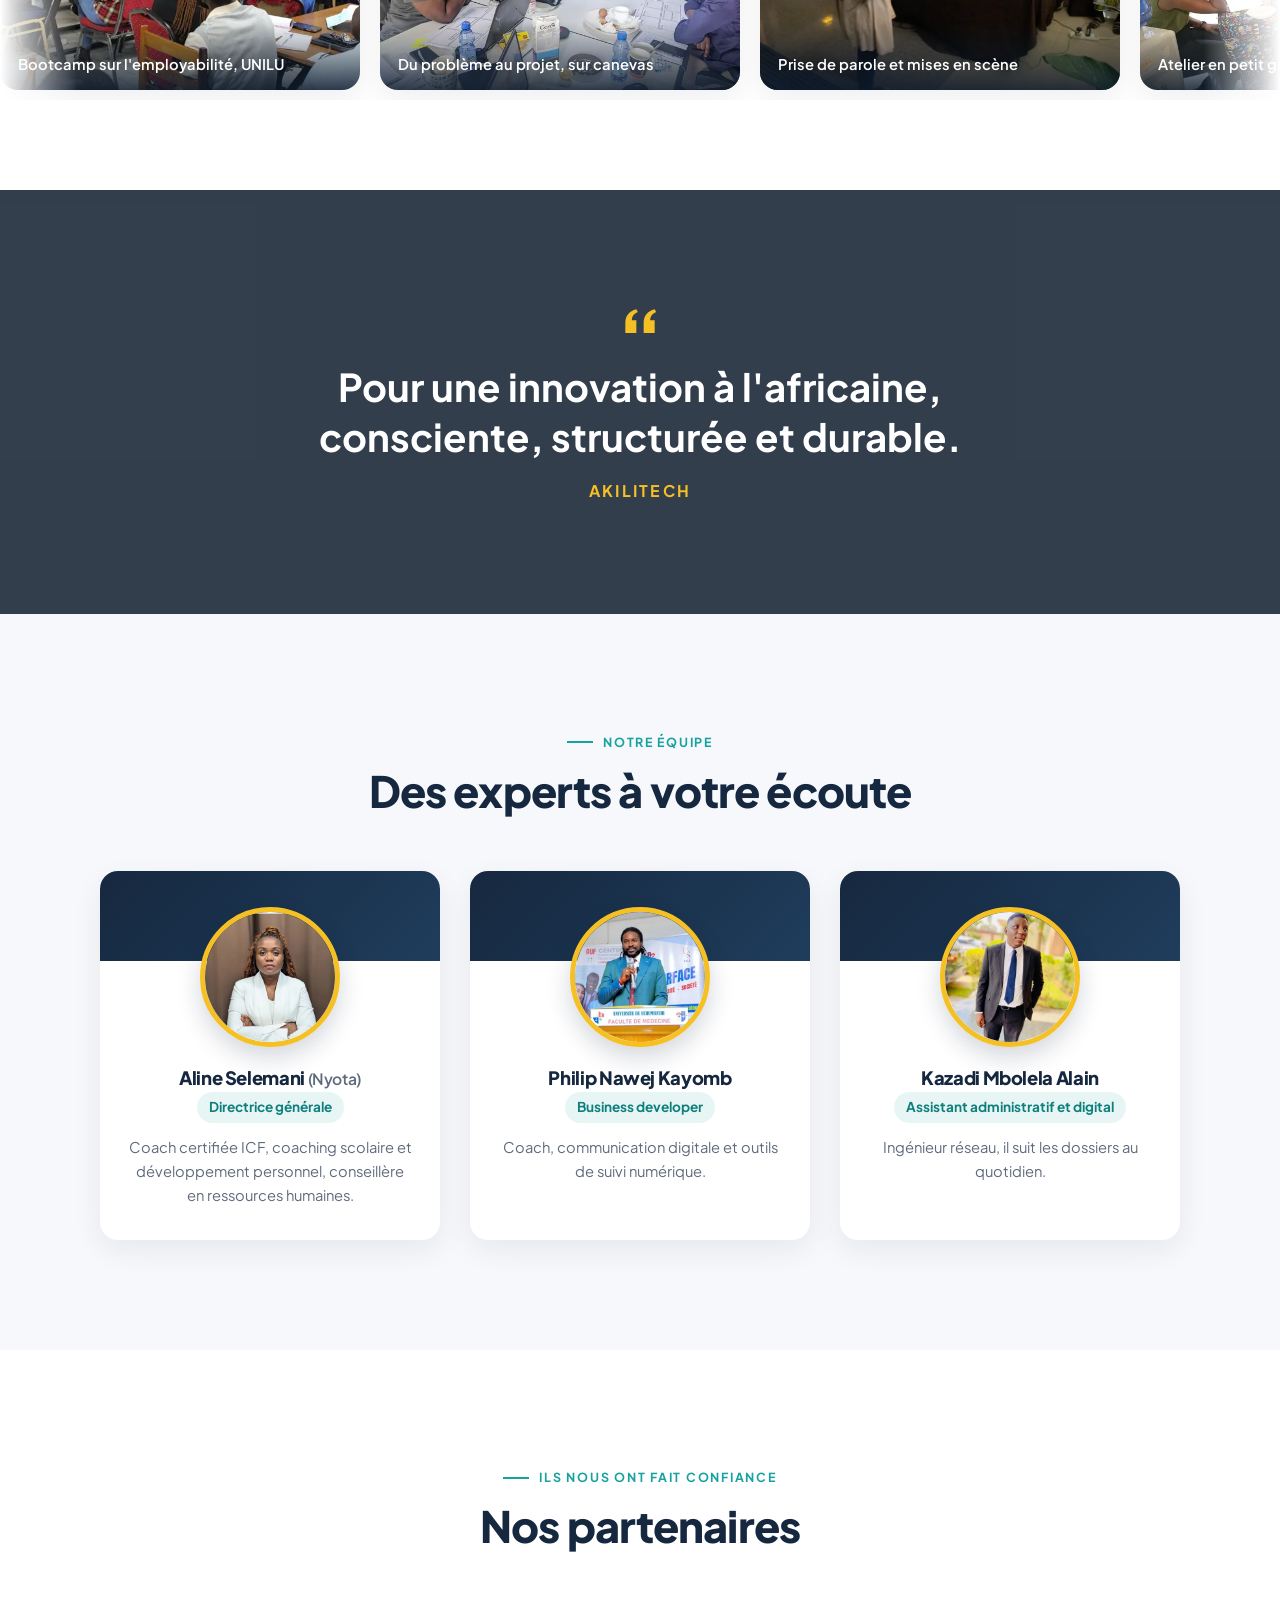
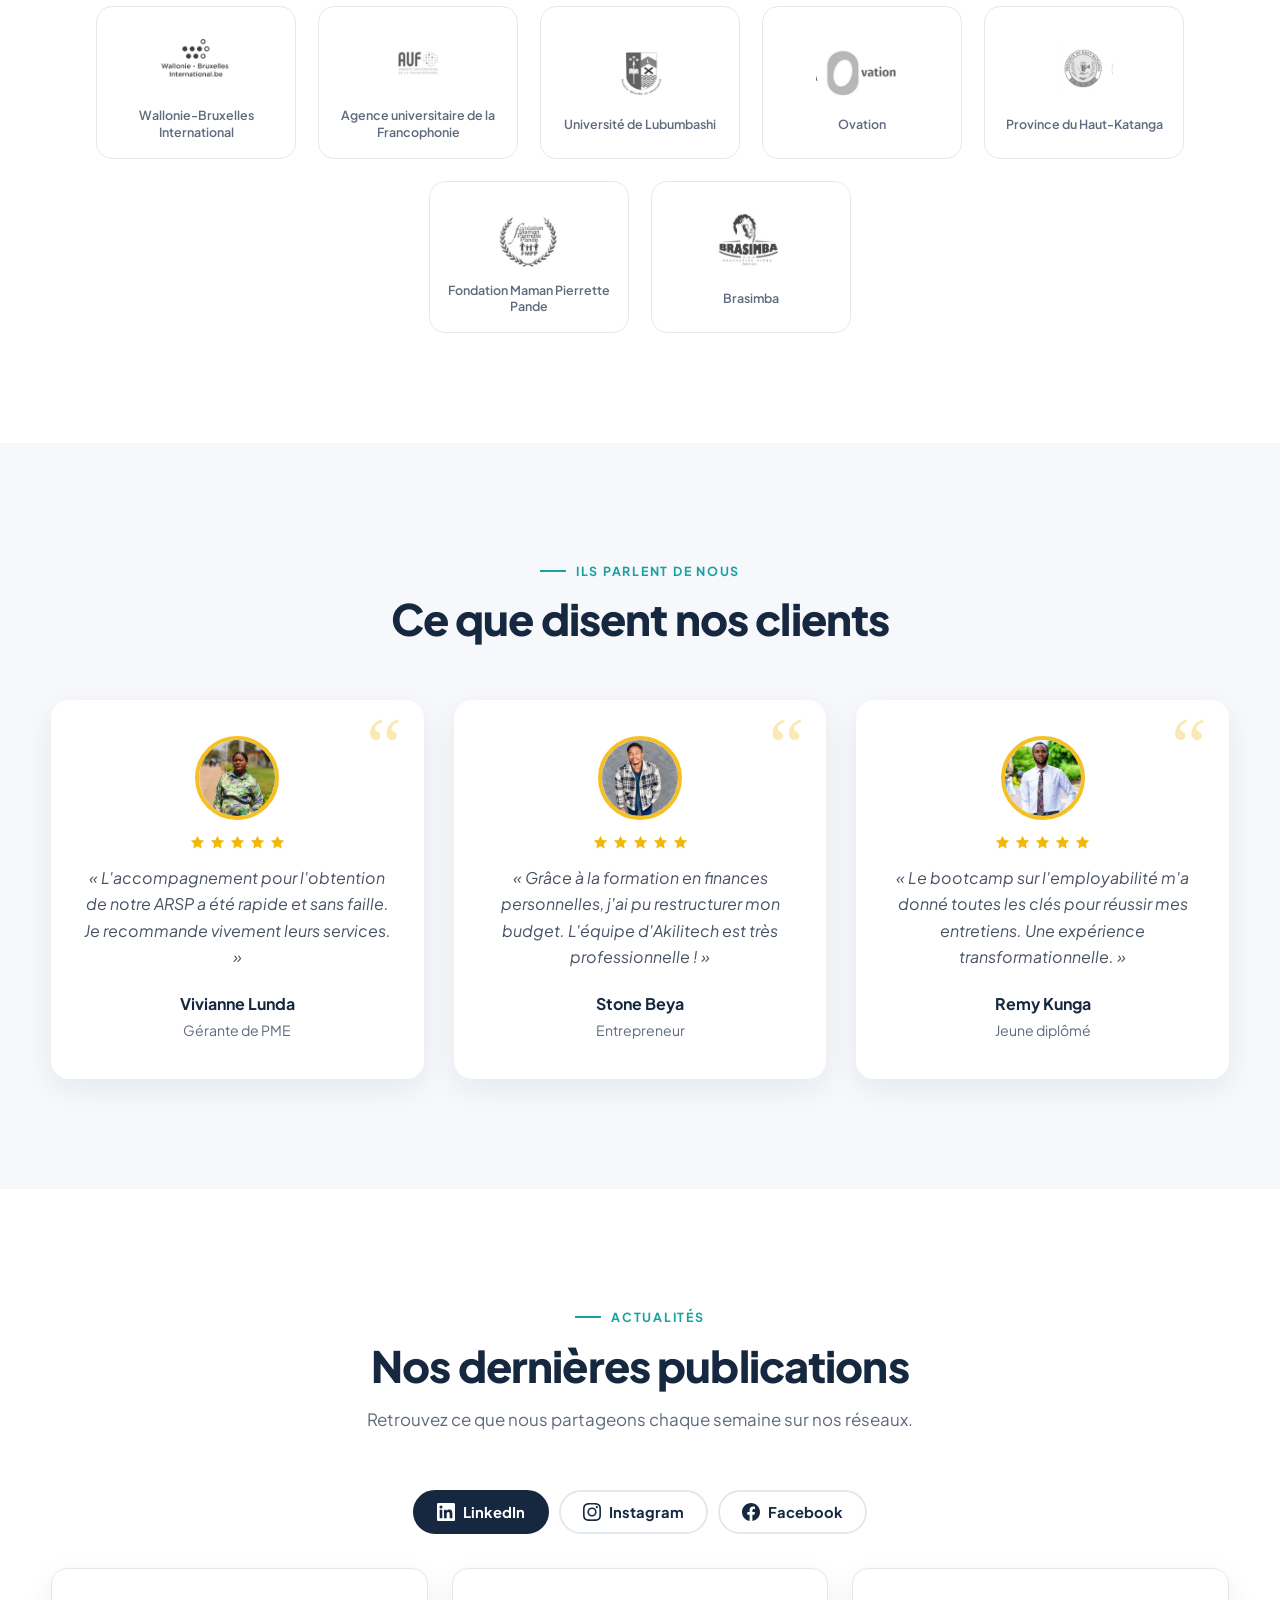
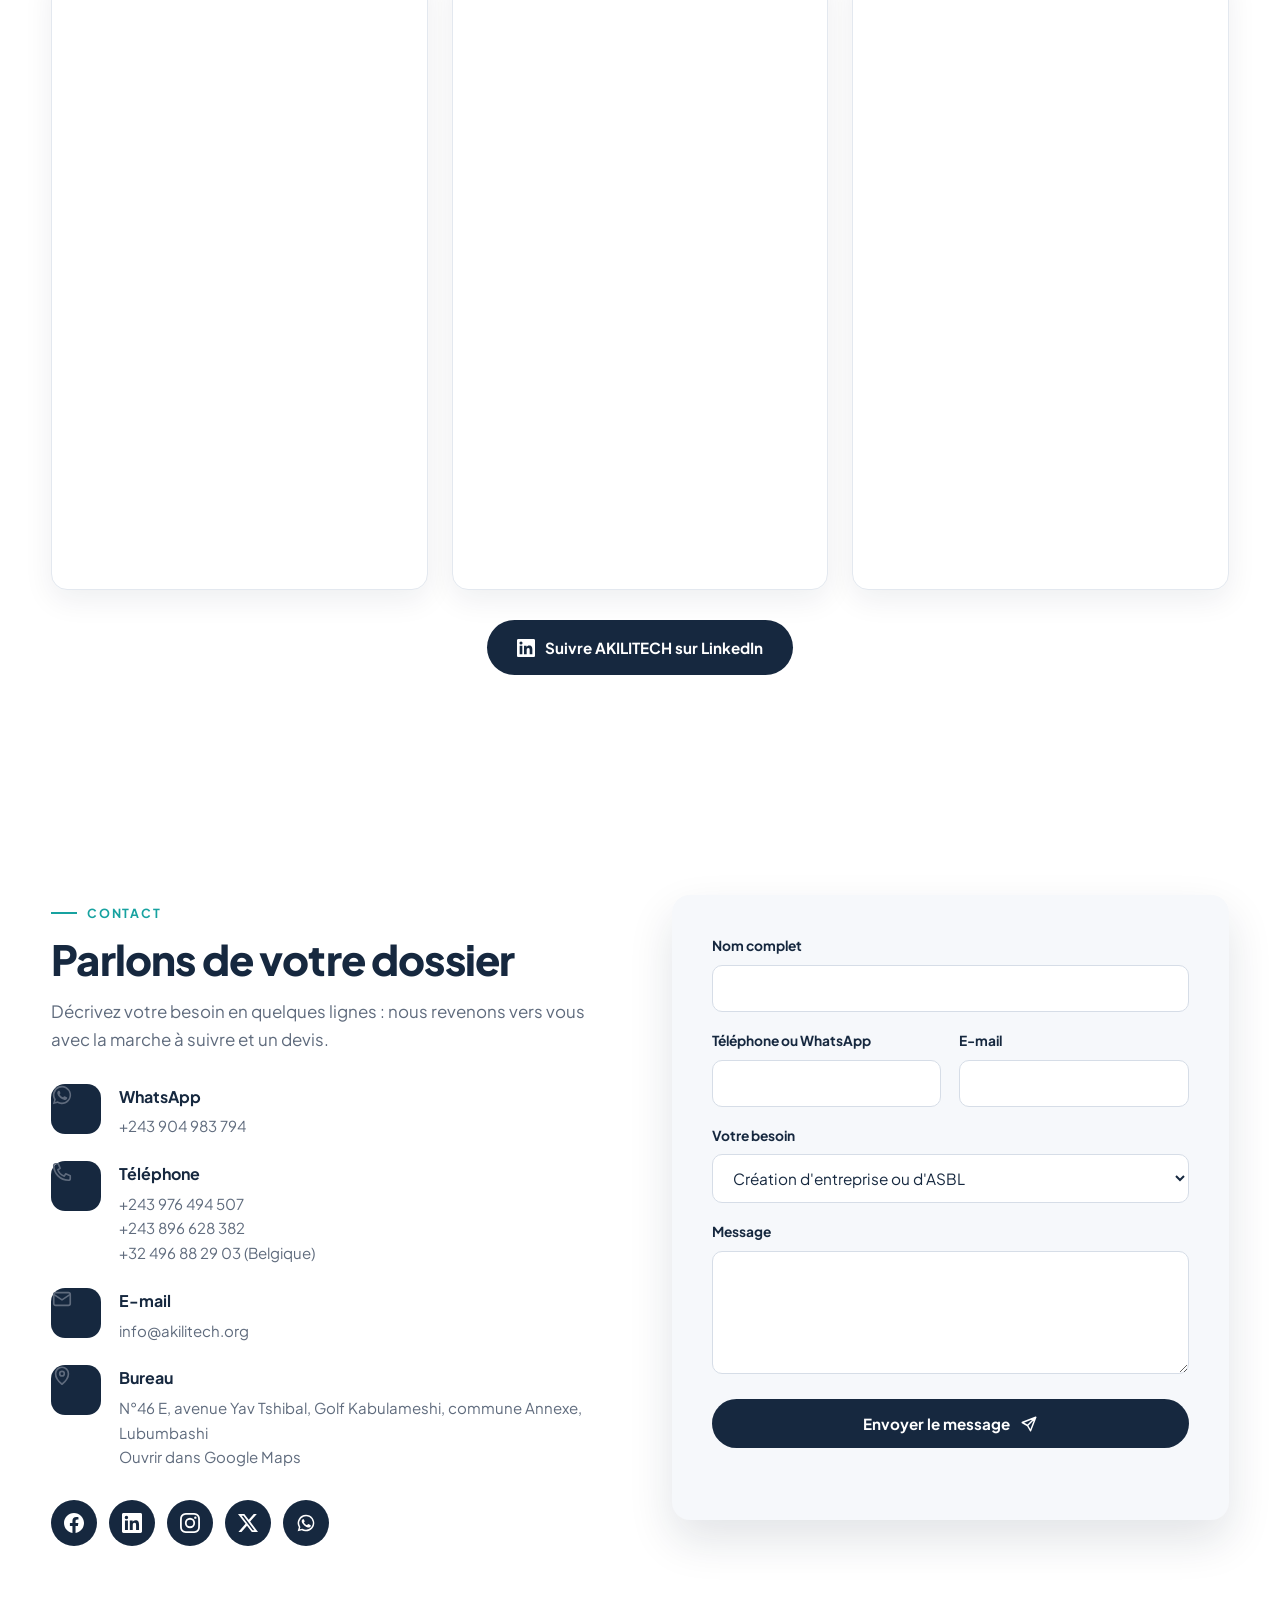
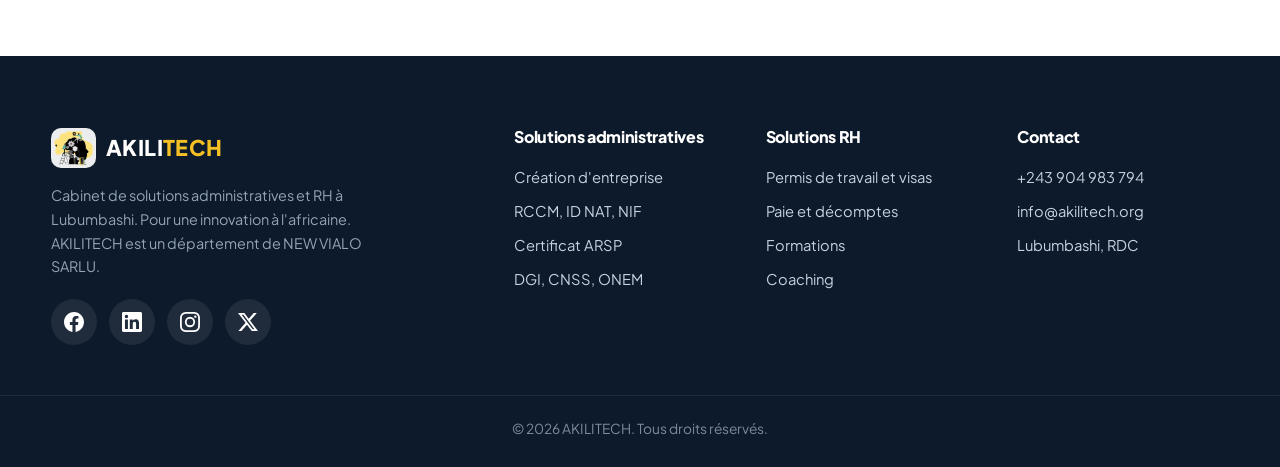
==== commit 16005b01: "Nouveau site AKILITECH v3 en ligne : police Jakarta, assistant Akili, fil d'actualités Co-Authored-B" ====
--- a/index.html
+++ b/index.html
@@ -1,811 +1,613 @@
 <!DOCTYPE html>
-<html lang="fr">
+<html lang="fr" class="font-a">
 <head>
 <meta charset="UTF-8">
-<meta name="viewport" content="width=device-width, initial-scale=1.0">
-<title>AKILITECH | Pour une innovation à l'africaine</title>
-<meta name="description" content="AKILITECH, votre partenaire stratégique en coaching, formation, entrepreneuriat et gestion de projets communautaires en RDC.">
-
-<!-- Open Graph / réseaux sociaux -->
-<meta property="og:title" content="AKILITECH | Pour une innovation à l'africaine">
-<meta property="og:description" content="Coaching, formation et accompagnement à l'entrepreneuriat pour les jeunes et les organisations africaines.">
+<meta name="viewport" content="width=device-width, initial-scale=1">
+<title>AKILITECH Lubumbashi | Solutions administratives et RH : création d'entreprise, ARSP, visas, formation</title>
+<meta name="description" content="AKILITECH, cabinet de solutions administratives et RH à Lubumbashi : création d'entreprise (RCCM, ID NAT, NIF), certificat ARSP, taxes et déclarations DGI, CNSS, ONEM, permis de travail et visas, formation et coaching.">
+<link rel="canonical" href="https://akilitech.org/">
+<meta name="robots" content="index, follow">
+<meta name="theme-color" content="#16283f">
+
+<meta property="og:type" content="website">
+<meta property="og:url" content="https://akilitech.org/">
+<meta property="og:site_name" content="AKILITECH">
+<meta property="og:locale" content="fr_FR">
+<meta property="og:title" content="AKILITECH | Solutions administratives et RH à Lubumbashi">
+<meta property="og:description" content="Création d'entreprise, documents officiels, taxes, ARSP, permis de travail et visas, formation et coaching.">
 <meta property="og:image" content="https://akilitech.org/assets/img/og-cover.jpg">
-<meta property="og:type" content="website">
+<meta property="og:image:width" content="1200">
+<meta property="og:image:height" content="630">
+<meta name="twitter:card" content="summary_large_image">
 
 <link rel="icon" href="assets/img/favicon.png" type="image/png">
+<link rel="apple-touch-icon" href="assets/img/apple-touch-icon.png">
+
 <link rel="preconnect" href="https://fonts.googleapis.com">
-<link href="https://fonts.googleapis.com/css2?family=Poppins:wght@400;500;600;700;800&family=Manrope:wght@400;500;600;700&display=swap" rel="stylesheet">
-<link rel="stylesheet" href="https://cdnjs.cloudflare.com/ajax/libs/font-awesome/6.5.1/css/all.min.css">
+<link rel="preconnect" href="https://fonts.gstatic.com" crossorigin>
+<!--FONTS-->
+<link href="https://fonts.googleapis.com/css2?family=Plus+Jakarta+Sans:ital,wght@0,400;0,500;0,600;0,700;0,800;1,500&display=swap" rel="stylesheet">
+<!--/FONTS-->
+<link rel="preload" as="image" href="assets/img/hero-1.webp">
 <link rel="stylesheet" href="css/style.css">
 
-<style>
-  /* --- STYLE DU CHATBOT INTELLIGENT AKILITECH --- */
-  .chat-widget {
-      position: fixed;
-      bottom: 90px; /* Au-dessus du bouton WhatsApp flottant */
-      right: 20px;
-      z-index: 1000;
-      font-family: 'Poppins', sans-serif;
+<script type="application/ld+json">
+{
+  "@context": "https://schema.org",
+  "@type": "ProfessionalService",
+  "@id": "https://akilitech.org/#organisation",
+  "name": "AKILITECH",
+  "alternateName": "Akilitech RDC",
+  "slogan": "Pour une innovation à l'africaine",
+  "description": "Cabinet de solutions administratives et RH basé à Lubumbashi : création d'entreprise (RCCM, ID NAT, NIF), documents officiels, taxes et déclarations (DGI, CNSS, ONEM), certificat ARSP, permis de travail et visas, formation et coaching.",
+  "url": "https://akilitech.org/",
+  "logo": "https://akilitech.org/assets/img/logo.png",
+  "image": "https://akilitech.org/assets/img/og-cover.jpg",
+  "email": "info@akilitech.org",
+  "telephone": "+243904983794",
+  "foundingDate": "2024",
+  "parentOrganization": { "@type": "Organization", "name": "NEW VIALO SARLU" },
+  "address": {
+    "@type": "PostalAddress",
+    "streetAddress": "N°46 E, Avenue Yav Tshibal, Golf Kabulameshi, Commune Annexe",
+    "addressLocality": "Lubumbashi",
+    "addressRegion": "Haut-Katanga",
+    "addressCountry": "CD"
+  },
+  "areaServed": [
+    { "@type": "AdministrativeArea", "name": "Haut-Katanga" },
+    { "@type": "AdministrativeArea", "name": "Lualaba" },
+    { "@type": "Country", "name": "République démocratique du Congo" }
+  ],
+  "contactPoint": [
+    { "@type": "ContactPoint", "telephone": "+243904983794", "contactType": "customer service", "availableLanguage": ["French"] },
+    { "@type": "ContactPoint", "telephone": "+243976494507", "contactType": "customer service" },
+    { "@type": "ContactPoint", "telephone": "+243896628382", "contactType": "customer service" },
+    { "@type": "ContactPoint", "telephone": "+32496882903", "contactType": "customer service", "areaServed": "BE" }
+  ],
+  "sameAs": [
+    "https://www.facebook.com/profile.php?id=61594848247339",
+    "https://www.linkedin.com/company/akilitech-a-k-l",
+    "https://instagram.com/akilitech_a.k.l",
+    "https://x.com/AkilitechRDC"
+  ],
+  "knowsAbout": ["Création d'entreprise en RDC", "RCCM", "Identification nationale", "NIF", "ARSP", "CNSS", "ONEM", "DGI", "Permis de travail", "Visa", "Paie et décomptes finaux", "Formation professionnelle", "Coaching"],
+  "hasOfferCatalog": {
+    "@type": "OfferCatalog",
+    "name": "Services AKILITECH",
+    "itemListElement": [
+      { "@type": "Offer", "itemOffered": { "@type": "Service", "name": "Création d'entreprise (statuts, RCCM, ID NAT, NIF)" }, "priceSpecification": { "@type": "PriceSpecification", "minPrice": 500, "priceCurrency": "USD" } },
+      { "@type": "Offer", "itemOffered": { "@type": "Service", "name": "Certificat ARSP" }, "price": 100, "priceCurrency": "USD" },
+      { "@type": "Offer", "itemOffered": { "@type": "Service", "name": "Déclarations DGI, CNSS, ONEM" }, "priceSpecification": { "@type": "UnitPriceSpecification", "minPrice": 80, "priceCurrency": "USD", "unitText": "mois" } },
+      { "@type": "Offer", "itemOffered": { "@type": "Service", "name": "Permis de travail et visas" } },
+      { "@type": "Offer", "itemOffered": { "@type": "Service", "name": "Formation et coaching" } }
+    ]
   }
-  .chat-btn {
-      background: #1e3a8a;
-      color: white;
-      border: none;
-      border-radius: 50px;
-      padding: 12px 20px;
-      font-size: 0.95rem;
-      font-weight: 600;
-      cursor: pointer;
-      box-shadow: 0 4px 15px rgba(0,0,0,0.2);
-      display: flex;
-      align-items: center;
-      gap: 8px;
-      transition: transform 0.3s;
-  }
-  .chat-btn:hover {
-      transform: scale(1.05);
-  }
-  .chat-box {
-      display: none;
-      position: absolute;
-      bottom: 60px;
-      right: 0;
-      width: 340px;
-      background: white;
-      border-radius: 12px;
-      box-shadow: 0 10px 25px rgba(0,0,0,0.15);
-      overflow: hidden;
-      border: 1px solid #e5e7eb;
-  }
-  .chat-header {
-      background: #1e3a8a;
-      color: white;
-      padding: 14px;
-      font-weight: 600;
-      display: flex;
-      justify-content: space-between;
-      align-items: center;
-  }
-  .chat-header span {
-      display: flex;
-      align-items: center;
-      gap: 8px;
-  }
-  .chat-close {
-      background: none;
-      border: none;
-      color: white;
-      font-size: 1.3rem;
-      cursor: pointer;
-  }
-  .chat-messages {
-      height: 260px;
-      overflow-y: auto;
-      padding: 14px;
-      display: flex;
-      flex-direction: column;
-      gap: 10px;
-      background: #f9fafb;
-      font-size: 0.9rem;
-  }
-  .message {
-      padding: 8px 12px;
-      border-radius: 8px;
-      max-width: 85%;
-      word-wrap: break-word;
-      line-height: 1.4;
-  }
-  .message.bot {
-      background: #e5e7eb;
-      color: #1f2937;
-      align-self: flex-start;
-  }
-  .message.user {
-      background: #1e3a8a;
-      color: white;
-      align-self: flex-end;
-  }
-  .chat-input-area {
-      display: flex;
-      padding: 10px;
-      background: white;
-      border-top: 1px solid #e5e7eb;
-      gap: 8px;
-  }
-  .chat-input-area input {
-      flex: 1;
-      padding: 8px 10px;
-      border: 1px solid #d1d5db;
-      border-radius: 6px;
-      font-size: 0.9rem;
-      outline: none;
-  }
-  .chat-input-area input:focus {
-      border-color: #1e3a8a;
-  }
-  .chat-input-area button {
-      background: #f59e0b;
-      color: #1f2937;
-      border: none;
-      padding: 8px 14px;
-      border-radius: 6px;
-      font-weight: 600;
-      cursor: pointer;
-  }
-  .chat-input-area button:hover {
-      background: #d97706;
-      color: white;
-  }
-
-  /* --- ANIMATION DE FRAPPE (TYPING INDICATOR) --- */
-  .typing-indicator {
-      display: flex;
-      align-items: center;
-      gap: 3px;
-      padding: 8px 12px;
-      background: #e5e7eb;
-      border-radius: 8px;
-      align-self: flex-start;
-  }
-  .typing-dot {
-      width: 6px;
-      height: 6px;
-      background: #1f2937;
-      border-radius: 50%;
-      opacity: 0.4;
-      animation: typingAnimation 1.4s infinite;
-  }
-  .typing-dot:nth-child(2) { animation-delay: 0.2s; }
-  .typing-dot:nth-child(3) { animation-delay: 0.4s; }
-
-  @keyframes typingAnimation {
-      0%, 60%, 100% { transform: translateY(0); opacity: 0.4; }
-      30% { transform: translateY(-3px); opacity: 1; }
-  }
-</style>
+}
+</script>
 </head>
 <body>
 
-<!-- ===== PRELOADER ===== -->
-<div id="preloader">
+<!-- Pictogrammes -->
+<svg width="0" height="0" style="position:absolute" aria-hidden="true">
+  <defs>
+    <symbol id="i-whatsapp" viewBox="0 0 24 24"><path fill="currentColor" d="M12 2a10 10 0 0 0-8.6 15.1L2 22l5-1.3A10 10 0 1 0 12 2Zm0 18.2a8.2 8.2 0 0 1-4.2-1.2l-.3-.2-3 .8.8-2.9-.2-.3A8.2 8.2 0 1 1 12 20.2Zm4.5-6.1c-.2-.1-1.5-.7-1.7-.8s-.4-.1-.6.1-.7.8-.8 1-.3.2-.5.1a6.7 6.7 0 0 1-3.3-2.9c-.3-.4.2-.4.7-1.4a.5.5 0 0 0 0-.5l-.8-1.9c-.2-.5-.4-.4-.6-.4h-.5a1 1 0 0 0-.7.3 3 3 0 0 0-.9 2.2 5.2 5.2 0 0 0 1.1 2.8 11.9 11.9 0 0 0 4.6 4c1.7.7 2.4.8 3.2.7a2.8 2.8 0 0 0 1.8-1.3 2.3 2.3 0 0 0 .2-1.3c-.1-.1-.3-.2-.5-.3Z"/></symbol>
+    <symbol id="i-facebook" viewBox="0 0 24 24"><path fill="currentColor" d="M24 12.07C24 5.4 18.63 0 12 0S0 5.4 0 12.07C0 18.1 4.39 23.09 10.13 24v-8.44H7.08v-3.49h3.05V9.41c0-3.02 1.79-4.7 4.53-4.7 1.31 0 2.69.24 2.69.24v2.97h-1.52c-1.49 0-1.96.93-1.96 1.89v2.26h3.33l-.53 3.49h-2.8V24C19.61 23.09 24 18.1 24 12.07Z"/></symbol>
+    <symbol id="i-linkedin" viewBox="0 0 24 24"><path fill="currentColor" d="M20.45 20.45h-3.56v-5.57c0-1.33-.02-3.04-1.85-3.04-1.85 0-2.14 1.45-2.14 2.94v5.67H9.35V9h3.41v1.56h.05c.48-.9 1.64-1.85 3.37-1.85 3.6 0 4.27 2.37 4.27 5.46v6.28ZM5.34 7.43a2.06 2.06 0 1 1 0-4.13 2.06 2.06 0 0 1 0 4.13ZM7.12 20.45H3.56V9h3.56v11.45ZM22.23 0H1.77C.79 0 0 .77 0 1.73v20.54C0 23.23.79 24 1.77 24h20.45c.98 0 1.78-.77 1.78-1.73V1.73C24 .77 23.2 0 22.22 0Z"/></symbol>
+    <symbol id="i-instagram" viewBox="0 0 24 24"><path fill="currentColor" d="M12 2.16c3.2 0 3.58.01 4.85.07 1.17.05 1.8.25 2.23.41.56.22.96.48 1.38.9.42.42.68.82.9 1.38.16.42.36 1.06.41 2.23.06 1.27.07 1.65.07 4.85s-.01 3.58-.07 4.85c-.05 1.17-.25 1.8-.41 2.23-.22.56-.48.96-.9 1.38-.42.42-.82.68-1.38.9-.42.16-1.06.36-2.23.41-1.27.06-1.65.07-4.85.07s-3.58-.01-4.85-.07c-1.17-.05-1.8-.25-2.23-.41a3.7 3.7 0 0 1-1.38-.9 3.7 3.7 0 0 1-.9-1.38c-.16-.42-.36-1.06-.41-2.23C2.17 15.58 2.16 15.2 2.16 12s.01-3.58.07-4.85c.05-1.17.25-1.8.41-2.23.22-.56.48-.96.9-1.38.42-.42.82-.68 1.38-.9.42-.16 1.06-.36 2.23-.41C8.42 2.17 8.8 2.16 12 2.16M12 0C8.74 0 8.33.01 7.05.07 5.78.13 4.9.33 4.14.63c-.79.3-1.46.72-2.13 1.38A5.9 5.9 0 0 0 .63 4.14C.33 4.9.13 5.78.07 7.05.01 8.33 0 8.74 0 12s.01 3.67.07 4.95c.06 1.27.26 2.15.56 2.91.3.79.72 1.46 1.38 2.13a5.9 5.9 0 0 0 2.13 1.38c.76.3 1.64.5 2.91.56C8.33 23.99 8.74 24 12 24s3.67-.01 4.95-.07c1.27-.06 2.15-.26 2.91-.56a5.9 5.9 0 0 0 2.13-1.38 5.9 5.9 0 0 0 1.38-2.13c.3-.76.5-1.64.56-2.91.06-1.28.07-1.69.07-4.95s-.01-3.67-.07-4.95c-.06-1.27-.26-2.15-.56-2.91a5.9 5.9 0 0 0-1.38-2.13A5.9 5.9 0 0 0 19.86.63C19.1.33 18.22.13 16.95.07 15.67.01 15.26 0 12 0Zm0 5.84a6.16 6.16 0 1 0 0 12.32 6.16 6.16 0 0 0 0-12.32ZM12 16a4 4 0 1 1 0-8 4 4 0 0 1 0 8Zm6.4-11.85a1.44 1.44 0 1 0 0 2.88 1.44 1.44 0 0 0 0-2.88Z"/></symbol>
+    <symbol id="i-x" viewBox="0 0 24 24"><path fill="currentColor" d="M18.9 1.15h3.68l-8.04 9.19L24 22.85h-7.41l-5.8-7.59-6.64 7.59H.47l8.6-9.83L0 1.15h7.59l5.24 6.93 6.07-6.93Zm-1.29 19.5h2.04L6.49 3.24H4.3l13.31 17.41Z"/></symbol>
+    <symbol id="i-arrow" viewBox="0 0 24 24"><path fill="none" stroke="currentColor" stroke-width="2" stroke-linecap="round" stroke-linejoin="round" d="M5 12h14M13 6l6 6-6 6"/></symbol>
+    <symbol id="i-check" viewBox="0 0 24 24"><path fill="none" stroke="currentColor" stroke-width="2.4" stroke-linecap="round" stroke-linejoin="round" d="m5 12.5 4.2 4.2L19 7"/></symbol>
+    <symbol id="i-down" viewBox="0 0 24 24"><path fill="none" stroke="currentColor" stroke-width="2" stroke-linecap="round" stroke-linejoin="round" d="m6 9 6 6 6-6"/></symbol>
+    <symbol id="i-up" viewBox="0 0 24 24"><path fill="none" stroke="currentColor" stroke-width="2" stroke-linecap="round" stroke-linejoin="round" d="m6 15 6-6 6 6"/></symbol>
+    <symbol id="i-building" viewBox="0 0 24 24"><g fill="none" stroke="currentColor" stroke-width="1.8" stroke-linecap="round" stroke-linejoin="round"><path d="M4 21V5a2 2 0 0 1 2-2h8a2 2 0 0 1 2 2v16"/><path d="M16 9h2a2 2 0 0 1 2 2v10M2 21h20M8 7h4M8 11h4M8 15h4"/></g></symbol>
+    <symbol id="i-doc" viewBox="0 0 24 24"><g fill="none" stroke="currentColor" stroke-width="1.8" stroke-linecap="round" stroke-linejoin="round"><path d="M14 3H7a2 2 0 0 0-2 2v14a2 2 0 0 0 2 2h10a2 2 0 0 0 2-2V8Z"/><path d="M14 3v5h5M9 13h6M9 17h4"/></g></symbol>
+    <symbol id="i-calc" viewBox="0 0 24 24"><g fill="none" stroke="currentColor" stroke-width="1.8" stroke-linecap="round" stroke-linejoin="round"><rect x="5" y="3" width="14" height="18" rx="2"/><path d="M8 7h8M8 11h.01M12 11h.01M16 11h.01M8 15h.01M12 15h.01M16 15v3M8 18h4"/></g></symbol>
+    <symbol id="i-shield" viewBox="0 0 24 24"><g fill="none" stroke="currentColor" stroke-width="1.8" stroke-linecap="round" stroke-linejoin="round"><path d="M12 3 4 6v6c0 4.5 3.4 8.3 8 9 4.6-.7 8-4.5 8-9V6Z"/><path d="m9 12 2 2 4-4"/></g></symbol>
+    <symbol id="i-bank" viewBox="0 0 24 24"><g fill="none" stroke="currentColor" stroke-width="1.8" stroke-linecap="round" stroke-linejoin="round"><path d="M3 10 12 4l9 6M5 10v8M9.5 10v8M14.5 10v8M19 10v8M3 21h18"/></g></symbol>
+    <symbol id="i-passport" viewBox="0 0 24 24"><g fill="none" stroke="currentColor" stroke-width="1.8" stroke-linecap="round" stroke-linejoin="round"><rect x="5" y="2.5" width="14" height="19" rx="2"/><circle cx="12" cy="10" r="3.2"/><path d="M9 17h6"/></g></symbol>
+    <symbol id="i-grad" viewBox="0 0 24 24"><g fill="none" stroke="currentColor" stroke-width="1.8" stroke-linecap="round" stroke-linejoin="round"><path d="m2 9 10-5 10 5-10 5Z"/><path d="M6 11v5c0 1.5 2.7 3 6 3s6-1.5 6-3v-5M22 9v6"/></g></symbol>
+    <symbol id="i-users" viewBox="0 0 24 24"><g fill="none" stroke="currentColor" stroke-width="1.8" stroke-linecap="round" stroke-linejoin="round"><circle cx="9" cy="8" r="3.5"/><path d="M2.5 20c.6-3.4 3.3-5.5 6.5-5.5s5.9 2.1 6.5 5.5M16 4.6a3.5 3.5 0 0 1 0 6.8M18 14.8c2 .7 3.2 2.4 3.5 5.2"/></g></symbol>
+    <symbol id="i-wallet" viewBox="0 0 24 24"><g fill="none" stroke="currentColor" stroke-width="1.8" stroke-linecap="round" stroke-linejoin="round"><path d="M20 7V5a2 2 0 0 0-2-2H5a2 2 0 0 0 0 4h15v13H5a2 2 0 0 1-2-2V5"/><path d="M16 13.5h.01"/></g></symbol>
+    <symbol id="i-phone" viewBox="0 0 24 24"><path fill="none" stroke="currentColor" stroke-width="1.8" stroke-linecap="round" stroke-linejoin="round" d="M5 3h3l2 5-2.5 1.5a11 11 0 0 0 7 7L16 14l5 2v3a2 2 0 0 1-2 2A16 16 0 0 1 3 5a2 2 0 0 1 2-2"/></symbol>
+    <symbol id="i-mail" viewBox="0 0 24 24"><g fill="none" stroke="currentColor" stroke-width="1.8" stroke-linecap="round" stroke-linejoin="round"><rect x="3" y="5" width="18" height="14" rx="2"/><path d="m3 7 9 6 9-6"/></g></symbol>
+    <symbol id="i-pin" viewBox="0 0 24 24"><g fill="none" stroke="currentColor" stroke-width="1.8" stroke-linecap="round" stroke-linejoin="round"><path d="M12 21s-7-5.6-7-11.5a7 7 0 1 1 14 0C19 15.4 12 21 12 21Z"/><circle cx="12" cy="9.5" r="2.5"/></g></symbol>
+    <symbol id="i-star" viewBox="0 0 24 24"><path fill="currentColor" d="m12 2.5 2.9 6 6.6.8-4.9 4.6 1.3 6.6L12 17.2l-5.9 3.3 1.3-6.6-4.9-4.6 6.6-.8Z"/></symbol>
+    <symbol id="i-chat" viewBox="0 0 24 24"><path fill="none" stroke="currentColor" stroke-width="1.9" stroke-linecap="round" stroke-linejoin="round" d="M4 5h16a1.5 1.5 0 0 1 1.5 1.5v9A1.5 1.5 0 0 1 20 17H10l-5 4v-4H4a1.5 1.5 0 0 1-1.5-1.5v-9A1.5 1.5 0 0 1 4 5Z"/></symbol>
+    <symbol id="i-send" viewBox="0 0 24 24"><path fill="none" stroke="currentColor" stroke-width="2" stroke-linecap="round" stroke-linejoin="round" d="M21 3 10 14M21 3l-7 18-4-7-7-4Z"/></symbol>
+    <symbol id="i-quote" viewBox="0 0 24 24"><path fill="currentColor" d="M4 18v-5.5C4 8.6 6 6 10 5l.8 1.6C8.6 7.5 7.6 9 7.5 11H10v7Zm10 0v-5.5c0-3.9 2-6.5 6-7.5l.8 1.6c-2.2.9-3.2 2.4-3.3 4.4H20v7Z"/></symbol>
+  </defs>
+</svg>
+
+<div id="preloader" aria-hidden="true">
   <div class="loader-logo">AKILI<span>TECH</span></div>
   <div class="loader-bar"><span></span></div>
 </div>
 
-<!-- ===== HEADER ===== -->
 <header id="header">
   <div class="container header-inner">
-    <a href="#accueil" class="logo">
-      <img src="assets/img/logo.png" alt="Logo Akilitech" onerror="this.style.display='none'">
+    <a href="#accueil" class="logo" aria-label="AKILITECH, accueil">
+      <img src="assets/img/logo.webp" alt="" width="44" height="39">
       <span>AKILI<em>TECH</em></span>
     </a>
-
-    <nav id="nav">
+    <nav id="nav" aria-label="Navigation principale">
       <ul>
         <li><a href="#accueil" class="active">Accueil</a></li>
-        <li><a href="#apropos">Qui sommes-nous</a></li>
-        <li><a href="#services">Services</a></li>
-        <li><a href="#programmes">Programmes</a></li>
+        <li><a href="#administratif">Administratif</a></li>
+        <li><a href="#rh">RH et formation</a></li>
+        <li><a href="#terrain">Terrain</a></li>
         <li><a href="#equipe">Équipe</a></li>
-        <li><a href="#partenaires">Partenaires</a></li>
+        <li><a href="#actualites">Actualités</a></li>
         <li><a href="#contact" class="btn-nav">Contactez-nous</a></li>
       </ul>
     </nav>
-
     <div class="social-mini">
-      <a href="https://www.linkedin.com/company/akilitech-a-k-l" target="_blank" rel="noopener" aria-label="LinkedIn"><i class="fa-brands fa-linkedin-in"></i></a>
-      <a href="https://www.facebook.com/profile.php?id=61594848247339" target="_blank" rel="noopener" aria-label="Facebook"><i class="fa-brands fa-facebook-f"></i></a>
-      <a href="https://instagram.com/akilitech_a.k.l" target="_blank" rel="noopener" aria-label="Instagram"><i class="fa-brands fa-instagram"></i></a>
-      <a href="https://wa.me/243904983794" target="_blank" rel="noopener" aria-label="WhatsApp"><i class="fa-brands fa-whatsapp"></i></a>
-    </div>
-
-    <button id="burger" aria-label="Menu">
-      <span></span><span></span><span></span>
-    </button>
+      <a href="https://www.facebook.com/profile.php?id=61594848247339" target="_blank" rel="noopener" aria-label="Facebook"><svg><use href="#i-facebook"/></svg></a>
+      <a href="https://www.linkedin.com/company/akilitech-a-k-l" target="_blank" rel="noopener" aria-label="LinkedIn"><svg><use href="#i-linkedin"/></svg></a>
+      <a href="https://instagram.com/akilitech_a.k.l" target="_blank" rel="noopener" aria-label="Instagram"><svg><use href="#i-instagram"/></svg></a>
+      <a href="https://x.com/AkilitechRDC" target="_blank" rel="noopener" aria-label="X"><svg><use href="#i-x"/></svg></a>
+    </div>
+    <button id="burger" aria-label="Ouvrir le menu" aria-expanded="false" aria-controls="nav"><span></span><span></span><span></span></button>
   </div>
 </header>
 
-<!-- ===== HERO / bande déroulante d'images ===== -->
+<main>
+
+<!-- ACCUEIL -->
 <section id="accueil" class="hero">
-  <div class="hero-slider">
+  <div class="hero-slider" aria-hidden="true">
     <div class="hero-slide slide1"></div>
     <div class="hero-slide slide2"></div>
     <div class="hero-slide slide3"></div>
   </div>
   <div class="hero-overlay"></div>
-
-  <div class="container hero-content" data-aos>
-    <p class="hero-tag">✦ AKILITECH, POUR UNE INNOVATION À L'AFRICAINE ✦</p>
-    <h1>
-      <span class="typing" id="typing-text"></span>
-    </h1>
-    <p class="hero-sub">
-      AKILITECH est bien plus qu'un cabinet : c'est votre partenaire stratégique de transformation.
-      Nous propulsons les jeunes entrepreneurs, les leaders, les organisations et les communautés
-      africaines vers le succès.
-    </p>
+  <div class="container hero-content">
+    <p class="hero-tag">✦ Cabinet de solutions administratives et RH ✦</p>
+    <h1><span class="visually-hidden">AKILITECH, cabinet de solutions administratives et RH à Lubumbashi. </span><span class="typing" id="typing-text" aria-hidden="true">Vos démarches, notre affaire.</span></h1>
+    <p class="hero-sub">Création de société, documents officiels, taxes et démarches auprès des services de l'État, mais aussi visas, permis de travail, formation et coaching : à Lubumbashi, AKILITECH s'occupe de tout, avec un seul interlocuteur.</p>
     <div class="hero-btns">
-      <a href="#contact" class="btn btn-primary">Contactez-nous <i class="fa-solid fa-arrow-right"></i></a>
-      <a href="#services" class="btn btn-outline">Découvrir nos services</a>
-    </div>
-
+      <a href="#administratif" class="btn btn-yellow pulse">Démarrer une démarche <svg><use href="#i-arrow"/></svg></a>
+      <a href="#solutions" class="btn btn-outline">Découvrir nos solutions</a>
+    </div>
     <div class="hero-stats">
-      <div class="stat">
-        <span class="counter" data-target="2024">0</span>
-        <p>Année de fondation</p>
-      </div>
-      <div class="stat">
-        <span class="counter" data-target="70">0</span>+
-        <p>Jeunes accompagnés (Bootcamp)</p>
-      </div>
-      <div class="stat">
-        <span class="counter" data-target="7">0</span>
-        <p>Domaines d'expertise</p>
-      </div>
-      <div class="stat">
-        <span class="counter" data-target="8">0</span>
-        <p>Partenaires de confiance</p>
-      </div>
-    </div>
-  </div>
-
-  <a href="#apropos" class="scroll-down" aria-label="Défiler"><i class="fa-solid fa-chevron-down"></i></a>
-</section>
-
-<!-- ===== QUI SOMMES-NOUS ===== -->
-<section id="apropos" class="section apropos">
+      <div class="stat"><span class="counter" data-target="2024">2024</span><p>Année de création</p></div>
+      <div class="stat"><span class="counter" data-target="6">6</span><span class="plus">+</span><p>Documents officiels pris en charge</p></div>
+      <div class="stat"><span class="counter" data-target="200">200</span><span class="plus">+</span><p>Personnes formées</p></div>
+      <div class="stat"><span class="counter" data-target="7">7</span><p>Partenaires de confiance</p></div>
+    </div>
+  </div>
+  <a href="#solutions" class="scroll-down" aria-label="Défiler vers nos solutions"><svg><use href="#i-down"/></svg></a>
+</section>
+
+<div class="marquee-section" aria-hidden="true">
+  <div class="marquee-track">
+    <span>Création d'entreprise</span><span>✦</span><span>RCCM</span><span>✦</span><span>ID NAT</span><span>✦</span><span>NIF</span><span>✦</span><span>Certificat ARSP</span><span>✦</span><span>DGI, CNSS, ONEM</span><span>✦</span><span>Calcul des taxes</span><span>✦</span><span>Work permit</span><span>✦</span><span>Visas</span><span>✦</span><span>Paie et décomptes</span><span>✦</span><span>Formation</span><span>✦</span><span>Coaching</span><span>✦</span>
+    <span>Création d'entreprise</span><span>✦</span><span>RCCM</span><span>✦</span><span>ID NAT</span><span>✦</span><span>NIF</span><span>✦</span><span>Certificat ARSP</span><span>✦</span><span>DGI, CNSS, ONEM</span><span>✦</span><span>Calcul des taxes</span><span>✦</span><span>Work permit</span><span>✦</span><span>Visas</span><span>✦</span><span>Paie et décomptes</span><span>✦</span><span>Formation</span><span>✦</span><span>Coaching</span><span>✦</span>
+  </div>
+</div>
+
+<!-- DEUX MÉTIERS -->
+<section id="solutions" class="section solutions">
+  <div class="container">
+    <div class="section-head center reveal-up">
+      <p class="eyebrow">Ce que nous faisons</p>
+      <h2>Deux métiers, un seul interlocuteur</h2>
+      <p class="section-desc">Un cabinet qui règle vos démarches administratives, et qui équipe vos équipes. Vous gagnez du temps, vous restez en règle, vous avancez.</p>
+    </div>
+    <div class="pillars">
+      <article class="pillar pillar-admin reveal-left">
+        <div class="pillar-head">
+          <span class="pillar-icon"><svg><use href="#i-building"/></svg></span>
+          <div>
+            <h3>Solutions administratives</h3>
+            <p>Votre entreprise en règle, sans perdre vos journées dans les bureaux.</p>
+          </div>
+        </div>
+        <ul class="pillar-list">
+          <li><svg><use href="#i-building"/></svg><div><strong>Création de société et d'ASBL</strong><span>Statuts, légalisation notariée, RCCM, identification nationale, NIF.</span></div></li>
+          <li><svg><use href="#i-doc"/></svg><div><strong>Obtention de vos documents</strong><span>Attestations, autorisations, renouvellements : on constitue et on suit le dossier.</span></div></li>
+          <li><svg><use href="#i-calc"/></svg><div><strong>Calcul et déclaration des taxes</strong><span>DGI, CNSS, ONEM : vos échéances tenues chaque mois.</span></div></li>
+          <li><svg><use href="#i-shield"/></svg><div><strong>Certificat ARSP</strong><span>Pour travailler en sous-traitance avec les grandes entreprises.</span></div></li>
+          <li><svg><use href="#i-bank"/></svg><div><strong>Démarches auprès de l'État</strong><span>Nous faisons le lien avec les services publics à votre place.</span></div></li>
+        </ul>
+        <a href="#administratif" class="btn btn-yellow">Voir les démarches <svg><use href="#i-arrow"/></svg></a>
+      </article>
+      <article class="pillar pillar-rh reveal-right">
+        <div class="pillar-head">
+          <span class="pillar-icon"><svg><use href="#i-users"/></svg></span>
+          <div>
+            <h3>Solutions RH</h3>
+            <p>Des équipes en règle, formées et accompagnées.</p>
+          </div>
+        </div>
+        <ul class="pillar-list">
+          <li><svg><use href="#i-passport"/></svg><div><strong>Immigration professionnelle</strong><span>Permis de travail, visas congolais et chinois, cartes de séjour.</span></div></li>
+          <li><svg><use href="#i-wallet"/></svg><div><strong>Paie et décomptes finaux</strong><span>Bulletins de paie, fins de contrat conformes au droit du travail congolais.</span></div></li>
+          <li><svg><use href="#i-grad"/></svg><div><strong>Formations</strong><span>GRH, gestion des conflits, leadership, IA au travail, en salle ou en entreprise.</span></div></li>
+          <li><svg><use href="#i-users"/></svg><div><strong>Coaching</strong><span>Coaching individuel et coaching scolaire, avec une coach certifiée ICF.</span></div></li>
+        </ul>
+        <a href="#rh" class="btn btn-primary">Voir les solutions RH <svg><use href="#i-arrow"/></svg></a>
+      </article>
+    </div>
+  </div>
+</section>
+
+<!-- ADMINISTRATIF -->
+<section id="administratif" class="section steps-section">
+  <div class="container">
+    <div class="grid-2 steps-intro">
+      <div class="reveal-left">
+        <p class="eyebrow">Création d'entreprise</p>
+        <h2>Créer votre entreprise, étape par étape</h2>
+        <p class="section-desc">Vous venez avec votre projet. Vous repartez avec une entreprise déclarée, prête à facturer et à embaucher. Nous préparons, déposons et suivons chaque dossier.</p>
+      </div>
+      <div class="steps-photo reveal-right">
+        <img src="assets/img/creation-entreprise.webp" alt="Une entrepreneure souriante devant son ordinateur" width="800" height="534" loading="lazy">
+      </div>
+    </div>
+
+    <ol class="timeline">
+      <li class="reveal-up" style="--d:0s"><span class="step-num">1</span><h3>Choisir la bonne forme</h3><p>Établissement, SARLU, SARL, SAS, SASU ou ASBL : on vous conseille, puis on rédige les statuts.</p></li>
+      <li class="reveal-up" style="--d:.1s"><span class="step-num">2</span><h3>Ouvrir le compte de l'entreprise</h3><p>Dans la banque de votre choix, pour déposer le capital et recevoir vos paiements.</p></li>
+      <li class="reveal-up" style="--d:.2s"><span class="step-num">3</span><h3>Immatriculer</h3><p>RCCM, identification nationale et NIF : on dépose le dossier et on le suit jusqu'à la délivrance.</p></li>
+      <li class="reveal-up" style="--d:.3s"><span class="step-num">4</span><h3>Vous déclarer employeur</h3><p>Affiliation à la CNSS et déclaration à l'ONEM dès votre premier salarié.</p></li>
+      <li class="reveal-up" style="--d:.4s"><span class="step-num">5</span><h3>Accéder aux marchés</h3><p>Certificat ARSP pour travailler en sous-traitance, notamment avec les entreprises minières.</p></li>
+    </ol>
+
+    <div class="tarifs">
+      <div class="tarif reveal-up">
+        <span class="tarif-icon"><svg><use href="#i-building"/></svg></span>
+        <p class="tarif-name">Création d'entreprise</p>
+        <p class="tarif-price"><small>à partir de</small> 500 $</p>
+        <a class="tarif-go" href="https://wa.me/243904983794?text=Bonjour%20Akilitech%2C%20je%20souhaite%20cr%C3%A9er%20mon%20entreprise." target="_blank" rel="noopener">Demander un devis <svg><use href="#i-arrow"/></svg></a>
+      </div>
+      <div class="tarif tarif-featured reveal-up" style="--d:.12s">
+        <span class="tarif-icon"><svg><use href="#i-shield"/></svg></span>
+        <p class="tarif-name">Certificat ARSP</p>
+        <p class="tarif-price">100 $</p>
+        <a class="tarif-go" href="https://wa.me/243904983794?text=Bonjour%20Akilitech%2C%20je%20souhaite%20obtenir%20mon%20certificat%20ARSP." target="_blank" rel="noopener">Lancer mon dossier <svg><use href="#i-arrow"/></svg></a>
+      </div>
+      <div class="tarif reveal-up" style="--d:.24s">
+        <span class="tarif-icon"><svg><use href="#i-calc"/></svg></span>
+        <p class="tarif-name">Déclarations DGI, CNSS, ONEM</p>
+        <p class="tarif-price"><small>dès</small> 80 $ <small>/ mois</small></p>
+        <a class="tarif-go" href="https://wa.me/243904983794?text=Bonjour%20Akilitech%2C%20je%20m%27int%C3%A9resse%20%C3%A0%20l%27abonnement%20pour%20mes%20d%C3%A9clarations%20mensuelles." target="_blank" rel="noopener">Souscrire <svg><use href="#i-arrow"/></svg></a>
+      </div>
+    </div>
+  </div>
+</section>
+
+<!-- IMMIGRATION -->
+<section class="section immig">
   <div class="container grid-2">
-    <div class="apropos-img reveal-left">
-      <img src="assets/img/about-1.jpg" alt="Session de formation Akilitech" onerror="this.parentElement.classList.add('img-fallback')">
-      <div class="img-badge">
-        <i class="fa-solid fa-award"></i>
-        <div>
-          <strong>Depuis 2024</strong>
-          <span>Leader du coaching & de la formation au Grand Katanga</span>
-        </div>
-      </div>
-    </div>
-
-    <div class="apropos-text reveal-right">
-      <p class="eyebrow">Qui sommes-nous</p>
-      <h2>Votre partenaire pour la formation<br> et le coaching personnalisé</h2>
-      <p>
-        Coaching et formation certifiés au niveau international, adaptés à vos besoins
-        et aux réalités du terrain.
-      </p>
-      <p>
-        Sous l'égide de plusieurs experts internationaux, <strong>AKILITECH</strong> se positionne
-        comme un leader du secteur de la formation, de la gestion de projet communautaire et
-        du coaching personnalisé depuis 2024. Avec une équipe resserrée de spécialistes dédiés,
-        nous nous engageons à vous apporter une expertise pointue et un service clientèle hors pair.
-        Nous couvrons le territoire du <strong>Grand Katanga</strong>.
-      </p>
+    <div class="immig-photo reveal-left">
+      <img src="assets/img/permis-de-travail.webp" alt="Trois expatriés souriants présentent leur permis de travail devant le drapeau de la RDC" width="800" height="485" loading="lazy">
+      <div class="img-badge"><svg><use href="#i-passport"/></svg><div><strong>Suivi jusqu'à l'obtention</strong><span>Vous êtes informé à chaque étape</span></div></div>
+    </div>
+    <div class="reveal-right">
+      <p class="eyebrow">Immigration professionnelle</p>
+      <h2>Vous recrutez un expatrié, ou vous partez en Chine ?</h2>
+      <p class="section-desc">Nous préparons les pièces, déposons les dossiers et suivons leur avancement à votre place, pour que vos équipes travaillent en RDC en toute conformité.</p>
       <ul class="check-list">
-        <li><i class="fa-solid fa-circle-check"></i> L'excellence professionnelle — méthodologies éprouvées & standards internationaux</li>
-        <li><i class="fa-solid fa-circle-check"></i> L'ancrage africain — solutions adaptées aux réalités locales</li>
-        <li><i class="fa-solid fa-circle-check"></i> L'innovation utile — résultats concrets, mesurables et durables</li>
+        <li><svg><use href="#i-check"/></svg>Work permit (permis de travail)</li>
+        <li><svg><use href="#i-check"/></svg>Visas congolais</li>
+        <li><svg><use href="#i-check"/></svg>Visas pour la Chine</li>
+        <li><svg><use href="#i-check"/></svg>Cartes de séjour professionnelles</li>
+        <li><svg><use href="#i-check"/></svg>Vérification de votre dossier avant dépôt</li>
+        <li><svg><use href="#i-check"/></svg>Appui aux entreprises qui recrutent</li>
       </ul>
-      <a href="#contact" class="btn btn-primary">Discutons de votre projet</a>
-    </div>
-  </div>
-</section>
-
-<!-- ===== NOTRE MISSION ===== -->
-<section class="section mission">
-  <div class="container">
-    <div class="section-head light">
-      <p class="eyebrow">Notre mission</p>
-      <h2>Un impact réel, un accompagnement humain</h2>
-      <p class="section-desc">
-        Nous travaillons sur les besoins réels du client pour avoir une prise de conscience,
-        et par la suite une transformation avec un impact à long terme.
-      </p>
-    </div>
-
-    <div class="mission-cards">
-      <div class="mission-card reveal-up">
-        <div class="icon-circle"><i class="fa-solid fa-earth-africa"></i></div>
-        <h3>Innovation adaptée</h3>
-        <p>Apporter à nos clients une innovation adaptée à la réalité africaine.</p>
-      </div>
-      <div class="mission-card reveal-up" style="--d:0.15s">
-        <div class="icon-circle"><i class="fa-solid fa-chart-line"></i></div>
-        <h3>Impact mesurable</h3>
-        <p>Augmenter de façon réelle et palpable les indicateurs dans le cadre de la gestion des projets.</p>
-      </div>
-      <div class="mission-card reveal-up" style="--d:0.3s">
-        <div class="icon-circle"><i class="fa-solid fa-people-group"></i></div>
-        <h3>Transformation durable</h3>
-        <p>Faire évoluer les jeunes, les leaders et les communautés vers un succès pérenne.</p>
-      </div>
-    </div>
-  </div>
-</section>
-
-<!-- ===== SERVICES / DOMAINES D'EXPERTISE ===== -->
-<section id="services" class="section services">
-  <div class="container">
-    <div class="section-head">
-      <p class="eyebrow">Nos domaines d'expertise</p>
-      <h2>Des solutions complètes pour votre transformation</h2>
-    </div>
-
-    <div class="services-grid">
-      <div class="service-card reveal-up">
-        <div class="service-icon"><i class="fa-solid fa-comments"></i></div>
-        <h3>Coaching & Soft Skills</h3>
-        <p>Gestion des conflits,Coaching de vie individuel, coaching entrepreneurial, leadership transformationnel, intelligence émotionnelle et gestion du temps.</p>
-      </div>
-      <div class="service-card reveal-up" style="--d:0.1s">
-        <div class="service-icon"><i class="fa-solid fa-trophy"></i></div>
-        <h3>Performance Collectivités & Entreprises</h3>
-        <p>Coaching d'équipes (cohésion et culture du résultat), gestion des ressources humaines (GRH) et employabilité des jeunes étudiants.</p>
-      </div>
-      <div class="service-card reveal-up" style="--d:0.2s">
-        <div class="service-icon"><i class="fa-solid fa-diagram-project"></i></div>
-        <h3>Gestion de Projets & Impact Social</h3>
-        <p>Conception et exécution de programmes RSE, formation des formateurs (ToT) et autonomisation économique (via les AVEC).</p>
-      </div>
-      <div class="service-card reveal-up" style="--d:0.3s">
-        <div class="service-icon"><i class="fa-solid fa-microchip"></i></div>
-        <h3>Technologie & Modernisation</h3>
-        <p>Formations pratiques à l'utilisation stratégique et éthique de l'Intelligence Artificielle (IA).</p>
-      </div>
-      <div class="service-card reveal-up" style="--d:0.4s">
-        <div class="service-icon"><i class="fa-solid fa-file-signature"></i></div>
-        <h3>Régularisation & Structure</h3>
-        <p>Conception, création juridique de sociétés/ASBL, et accompagnement en gestion fiscale/taxes.</p>
-      </div>
-      <div class="service-card reveal-up" style="--d:0.5s">
-        <div class="service-icon"><i class="fa-solid fa-passport"></i></div>
-        <h3>Immigration</h3>
-        <p>Obtention de visa pour la Chine et démarches administratives associées.</p>
-      </div>
-    </div>
-
-    <div class="services-mini">
-      <p class="eyebrow">Nos services</p>
-      <div class="mini-list">
-        <span><i class="fa-solid fa-check"></i> Coaching de vie individuel</span>
-        <span><i class="fa-solid fa-check"></i> Coaching en entrepreneuriat & éducation financière</span>
-        <span><i class="fa-solid fa-check"></i> Coaching collectif</span>
-        <span><i class="fa-solid fa-check"></i> Gestion & exécution de projets RSE</span>
-        <span><i class="fa-solid fa-check"></i> Autonomisation économique communautaire (AVEC)</span>
-        <span><i class="fa-solid fa-check"></i> Formation des formateurs</span>
-        <span><i class="fa-solid fa-check"></i> Formations</span>
-      </div>
-    </div>
-  </div>
-</section>
-
-<!-- ===== CTA CREEZ VOTRE ENTREPRISE ===== -->
+      <a class="btn btn-primary" href="https://wa.me/243904983794?text=Bonjour%20Akilitech%2C%20j%27ai%20une%20question%20sur%20un%20permis%20de%20travail%20ou%20un%20visa." target="_blank" rel="noopener">Faire vérifier mon dossier <svg><use href="#i-arrow"/></svg></a>
+    </div>
+  </div>
+</section>
+
+<!-- RH : FORMATION -->
+<section id="rh" class="section training">
+  <div class="container">
+    <div class="section-head light center reveal-up">
+      <p class="eyebrow eyebrow-yellow">Formation et coaching</p>
+      <h2>Former les personnes qui font tourner l'entreprise</h2>
+      <p class="section-desc">Des sessions pratiques, en petits groupes ou directement dans votre entreprise, pensées pour les réalités d'ici.</p>
+    </div>
+    <div class="sessions">
+      <article class="session reveal-up">
+        <span class="session-tag">Session intensive</span>
+        <span class="session-icon"><svg><use href="#i-wallet"/></svg></span>
+        <h3>Formation en GRH</h3>
+        <p>Calcul des décomptes finaux, paie et outils d'IA appliqués aux ressources humaines, en trois jours.</p>
+        <a class="btn btn-yellow" href="https://wa.me/243904983794?text=Bonjour%20Akilitech%2C%20je%20souhaite%20m%27inscrire%20%C3%A0%20la%20formation%20en%20GRH." target="_blank" rel="noopener">Réserver ma place</a>
+      </article>
+      <article class="session reveal-up" style="--d:.12s">
+        <span class="session-tag">Session intensive</span>
+        <span class="session-icon"><svg><use href="#i-users"/></svg></span>
+        <h3>Gestion des conflits en entreprise</h3>
+        <p>Prévenir les tensions, conduire une médiation et négocier gagnant-gagnant pour un climat de travail plus sain.</p>
+        <a class="btn btn-yellow" href="https://wa.me/243904983794?text=Bonjour%20Akilitech%2C%20je%20souhaite%20m%27inscrire%20%C3%A0%20la%20formation%20en%20gestion%20des%20conflits." target="_blank" rel="noopener">Réserver ma place</a>
+      </article>
+      <article class="session reveal-up" style="--d:.24s">
+        <span class="session-tag">Pour les élèves</span>
+        <span class="session-icon"><svg><use href="#i-grad"/></svg></span>
+        <h3>Coaching scolaire</h3>
+        <p>Méthodes de travail, motivation, confiance en soi et orientation, pour aider chaque élève à progresser.</p>
+        <a class="btn btn-yellow" href="https://wa.me/243904983794?text=Bonjour%20Akilitech%2C%20je%20souhaite%20inscrire%20mon%20enfant%20au%20coaching%20scolaire." target="_blank" rel="noopener">Réserver une place</a>
+      </article>
+    </div>
+    <div class="catalog reveal-up">
+      <h3>Au catalogue</h3>
+      <div class="chips">
+        <span>Leadership transformationnel</span><span>Gestion du temps et productivité</span><span>Communication en milieu professionnel</span><span>Intelligence émotionnelle</span><span>Conduite du changement</span><span>Management d'équipe et délégation</span><span>Gestion des conflits et négociation</span><span>Prise de décision</span><span>Prise de parole et storytelling</span><span>Pensée stratégique</span><span>Management interculturel</span><span>Mentorat et gestion des talents</span><span>Éducation financière</span><span>Employabilité</span><span>Masculinité positive</span><span>Paie et décomptes finaux</span><span>IA au travail</span>
+      </div>
+      <a class="btn btn-outline" href="https://wa.me/243904983794?text=Bonjour%20Akilitech%2C%20pouvez-vous%20m%27envoyer%20votre%20catalogue%20de%20formations%20%3F" target="_blank" rel="noopener">Recevoir le programme détaillé</a>
+    </div>
+  </div>
+</section>
+
+<!-- BANDEAU CRÉATION -->
 <section class="cta-banner">
   <div class="container cta-inner">
-    <div class="cta-text">
-      <p class="eyebrow eyebrow-yellow">Régularisation & structure</p>
-      <h2>Créez votre entreprise <br> à partir de <span class="price">500 $</span></h2>
-      <p>« Boostez votre projet avec nos solutions dans la formalisation de votre entreprise. »</p>
-      <div class="cta-tags">
-        <span><i class="fa-solid fa-scale-balanced"></i> Choix de la forme juridique</span>
-        <span><i class="fa-solid fa-stamp"></i> RCCM</span>
-        <span><i class="fa-solid fa-id-card"></i> ID Nationale</span>
-      </div>
-      <a href="#contact" class="btn btn-yellow pulse">Obtenez votre entreprise <i class="fa-solid fa-arrow-right"></i></a>
-    </div>
-    <div class="cta-quote">
-      <i class="fa-solid fa-quote-left"></i>
-      <p>Catalyseur de Succès.<br>Créateur d'Impact.</p>
-    </div>
-  </div>
-</section>
-
-<!-- ===== PROGRAMMES / REALISATIONS ===== -->
-<section id="programmes" class="section programmes">
-  <div class="container">
-    <div class="section-head">
-      <p class="eyebrow">Nos programmes</p>
-      <h2>Bootcamp sur l'employabilité des jeunes</h2>
-      <p class="section-desc">Par Aline Selemani (Nyota) — en partenariat avec Wallonie-Bruxelles International — période Novembre-Décembre 2025.</p>
-    </div>
-
-    <div class="programme-wrap">
-      <div class="programme-gallery reveal-left">
-        <div class="gallery-main">
-          <img src="assets/img/programme-1.jpg" alt="Bootcamp Akilitech" id="galleryMain" onerror="this.style.display='none'">
-        </div>
-        <div class="gallery-thumbs">
-          <img src="assets/img/programme-1.jpg" class="active" onerror="this.style.display='none'">
-          <img src="assets/img/programme-2.jpg" onerror="this.style.display='none'">
-          <img src="assets/img/programme-3.jpg" onerror="this.style.display='none'">
-          <img src="assets/img/programme-4.jpg" onerror="this.style.display='none'">
-        </div>
-      </div>
-
-      <div class="programme-content reveal-right">
-        <h3>Deux axes de formation</h3>
-        <div class="axe-block">
-          <h4><i class="fa-solid fa-briefcase"></i> Axe 1 : Employabilité</h4>
-          <p>Motivation personnelle · Technique de recherche d'emploi · Rédaction CV & lettre de motivation ·
-            Simulation d'entretien d'embauche · Séminaire partage d'expérience RH · Coaching individuel</p>
-        </div>
-        <div class="axe-block">
-          <h4><i class="fa-solid fa-rocket"></i> Axe 2 : Pré-incubation</h4>
-          <p>Idéation · Créer / réussir son entreprise · Intrapreneuriat · Élaboration d'un business plan ·
-            Atelier fabrication d'un MVP · Propriété intellectuelle · Compétences numériques : IA & déontologie</p>
-        </div>
-        <div class="programme-stats">
-          <div><strong>70</strong><span>bénéficiaires — jeunes de la communauté Kico (Kipushi)</span></div>
-          <div><strong>4j/sem</strong><span>de 10h à 15h</span></div>
-        </div>
-      </div>
-    </div>
-  </div>
-</section>
-
-<!-- ===== EQUIPE ===== -->
+    <div class="cta-text reveal-left">
+      <p class="eyebrow eyebrow-yellow">Créez votre entreprise</p>
+      <h2>à partir de <span class="price">500 $</span></h2>
+      <p>« Boostez votre projet avec nos solutions pour formaliser votre entreprise. »</p>
+      <div class="cta-tags"><span><svg><use href="#i-check"/></svg>Forme juridique</span><span><svg><use href="#i-check"/></svg>Compte bancaire</span><span><svg><use href="#i-check"/></svg>RCCM</span><span><svg><use href="#i-check"/></svg>ID NAT</span><span><svg><use href="#i-check"/></svg>NIF</span></div>
+      <a href="https://wa.me/243904983794?text=Bonjour%20Akilitech%2C%20je%20souhaite%20cr%C3%A9er%20mon%20entreprise." target="_blank" rel="noopener" class="btn btn-yellow pulse">Obtenez votre entreprise <svg><use href="#i-arrow"/></svg></a>
+    </div>
+    <div class="cta-quote reveal-right"><svg><use href="#i-quote"/></svg><p>Catalyseur de succès. Créateur d'impact.</p></div>
+  </div>
+</section>
+
+<!-- TERRAIN -->
+<section id="terrain" class="section terrain">
+  <div class="container">
+    <div class="section-head center reveal-up">
+      <p class="eyebrow">Sur le terrain</p>
+      <h2>Avec nos partenaires, au plus près des jeunes et des entreprises</h2>
+      <p class="section-desc">Avec Wallonie-Bruxelles International, l'Agence universitaire de la Francophonie et l'Université de Lubumbashi, nous animons des programmes d'employabilité : recherche d'emploi, CV, préparation aux entretiens, prise de parole et mises en situation.</p>
+    </div>
+  </div>
+  <div class="photo-marquee" aria-label="Photos de nos activités">
+    <div class="photo-track">
+      <figure><img src="assets/gallery/bootcamp-auf-640.webp" alt="Ouverture d'un bootcamp sur l'employabilité à l'Université de Lubumbashi" width="640" height="427" loading="lazy"><figcaption>Bootcamp sur l'employabilité, UNILU</figcaption></figure>
+      <figure><img src="assets/gallery/atelier-table-640.webp" alt="Des participantes remplissent un canevas de projet" width="640" height="480" loading="lazy"><figcaption>Du problème au projet, sur canevas</figcaption></figure>
+      <figure><img src="assets/gallery/session-femmes-640.webp" alt="Une formatrice anime une session devant une salle de participantes" width="900" height="572" loading="lazy"><figcaption>Prise de parole et mises en scène</figcaption></figure>
+      <figure><img src="assets/gallery/atelier-femmes-640.webp" alt="Atelier en petit groupe autour de tables en pagne" width="640" height="480" loading="lazy"><figcaption>Atelier en petit groupe</figcaption></figure>
+      <figure><img src="assets/gallery/ceremonie-certificat-640.webp" alt="Remise de certificat lors d'une cérémonie" width="640" height="426" loading="lazy"><figcaption>Remise de certificats</figcaption></figure>
+      <figure><img src="assets/gallery/bootcamp-salle-640.webp" alt="Travail en groupe pendant un bootcamp" width="640" height="427" loading="lazy"><figcaption>Travail en groupe</figcaption></figure>
+      <figure><img src="assets/gallery/bootcamp-officiels-640.webp" alt="Photo officielle d'ouverture du bootcamp avec les partenaires" width="640" height="426" loading="lazy"><figcaption>Avec l'AUF et l'UNILU</figcaption></figure>
+      <figure><img src="assets/gallery/groupe-arbre-640.webp" alt="Photo de groupe des participants sous un arbre" width="640" height="480" loading="lazy"><figcaption>Toute la promotion</figcaption></figure>
+    </div>
+  </div>
+</section>
+
+<!-- CITATION -->
+<section class="quote-section">
+  <div class="container">
+    <svg class="quote-icon"><use href="#i-quote"/></svg>
+    <p class="quote-text reveal-up">Pour une innovation à l'africaine, consciente, structurée et durable.</p>
+    <p class="quote-author">AKILITECH</p>
+  </div>
+</section>
+
+<!-- ÉQUIPE -->
 <section id="equipe" class="section equipe">
   <div class="container">
-    <div class="section-head">
+    <div class="section-head center reveal-up">
       <p class="eyebrow">Notre équipe</p>
       <h2>Des experts à votre écoute</h2>
     </div>
-
     <div class="team-grid">
-      <div class="team-card reveal-up">
-        <div class="team-photo">
-          <img src="assets/team/aline.jpg" alt="Aline Selemani" onerror="this.parentElement.classList.add('img-fallback')">
-        </div>
-        <h3>SELEMANI Aline</h3>
-        <span class="role">DIRECTRICE ,Experte internationale en entrepreneuriat</span>
-        <p>Coach de vie certifiée et spécialisée, coaching scolaire, développement personnel et conseillère en Ressources Humaines.</p>
-        <div class="team-social">
-          <a href="#" aria-label="LinkedIn"><i class="fa-brands fa-linkedin-in"></i></a>
-          <a href="mailto:info@akilitech.org" aria-label="Email"><i class="fa-solid fa-envelope"></i></a>
-        </div>
-      </div>
-
-      <div class="team-card reveal-up" style="--d:0.15s">
-        <div class="team-photo">
-          <img src="assets/team/philip.jpg" alt="Philip Nawej Kayomb" onerror="this.parentElement.classList.add('img-fallback')">
-        </div>
+      <article class="team-card reveal-up">
+        <div class="team-photo"><img src="assets/team/aline.webp" alt="Aline Selemani" width="400" height="400" loading="lazy"></div>
+        <h3>Aline Selemani <small>(Nyota)</small></h3>
+        <span class="role">Directrice générale</span>
+        <p>Coach certifiée ICF, coaching scolaire et développement personnel, conseillère en ressources humaines.</p>
+      </article>
+      <article class="team-card reveal-up" style="--d:.12s">
+        <div class="team-photo"><img src="assets/team/philip.webp" alt="Philip Nawej Kayomb" width="400" height="400" loading="lazy"></div>
         <h3>Philip Nawej Kayomb</h3>
-        <span class="role">Coach, Designer,Developpeur , marketeur</span>
-        <p>Spécialiste en communication digitale et outils de suivi numérique.</p>
-        <div class="team-social">
-          <a href="#" aria-label="LinkedIn"><i class="fa-brands fa-linkedin-in"></i></a>
-          <a href="mailto:info@akilitech.org" aria-label="Email"><i class="fa-solid fa-envelope"></i></a>
-        </div>
-      </div>
-      <div class="team-card reveal-up" style="--d:0.15s">
-        <div class="team-photo">
-          <img src="assets/team/alain.jpg" alt="kazadi Mbolela alain" onerror="this.parentElement.classList.add('img-fallback')">
-        </div>
+        <span class="role">Business developer</span>
+        <p>Coach, communication digitale et outils de suivi numérique.</p>
+      </article>
+      <article class="team-card reveal-up" style="--d:.24s">
+        <div class="team-photo"><img src="assets/team/alain.webp" alt="Kazadi Mbolela Alain" width="400" height="400" loading="lazy"></div>
         <h3>Kazadi Mbolela Alain</h3>
-        <span class="role">Assistant, ingénieur réseau</span>
-        <p>Assistant administratif et digital.</p>
-        <div class="team-social">
-          <a href="#" aria-label="LinkedIn"><i class="fa-brands fa-linkedin-in"></i></a>
-          <a href="mailto:info@akilitech.org" aria-label="Email"><i class="fa-solid fa-envelope"></i></a>
-        </div>
-      </div>
-    </div>
-  </div>
-</section>
-
-<!-- SECTION PARTENAIRES -->
-<section id="partenaires" class="section partenaires" style="padding: 60px 0;">
-  <div class="container">
-    <div class="section-head" style="text-align: center; margin-bottom: 40px;">
-      <p class="eyebrow" style="color: #64748b; font-weight: 600; text-transform: uppercase; font-size: 14px; margin-bottom: 8px;">ILS NOUS ONT FAIT CONFIANCE</p>
-      <h2 style="font-size: 32px; font-weight: 700; color: #0f172a;">Nos partenaires</h2>
-    </div>
-
-    <div class="partners-grid" style="display: grid; grid-template-columns: repeat(auto-fit, minmax(200px, 1fr)); gap: 20px;">
-      <div class="partner-card" style="background: #ffffff; padding: 20px; border-radius: 12px; border: 1px solid #e2e8f0; text-align: center;">
-        <img src="assets/partners/wbi.png" alt="Wallonie-Bruxelles International" style="max-width: 130px; max-height: 60px; object-fit: contain; margin-bottom: 10px; display: block; margin-left: auto; margin-right: auto;" onerror="this.style.display='none'">
-        <span style="font-size: 14px; font-weight: 600; color: #334155;">Wallonie-Bruxelles International</span>
-      </div>
-      <div class="partner-card" style="background: #ffffff; padding: 20px; border-radius: 12px; border: 1px solid #e2e8f0; text-align: center;">
-        <img src="assets/partners/auf.png" alt="AUF" style="max-width: 130px; max-height: 60px; object-fit: contain; margin-bottom: 10px; display: block; margin-left: auto; margin-right: auto;" onerror="this.style.display='none'">
-        <span style="font-size: 14px; font-weight: 600; color: #334155;">AUF</span>
-      </div>
-      <div class="partner-card" style="background: #ffffff; padding: 20px; border-radius: 12px; border: 1px solid #e2e8f0; text-align: center;">
-        <img src="assets/partners/ovation.png" alt="Ovation" style="max-width: 130px; max-height: 60px; object-fit: contain; margin-bottom: 10px; display: block; margin-left: auto; margin-right: auto;" onerror="this.style.display='none'">
-        <span style="font-size: 14px; font-weight: 600; color: #334155;">Ovation</span>
-      </div>
-      <div class="partner-card" style="background: #ffffff; padding: 20px; border-radius: 12px; border: 1px solid #e2e8f0; text-align: center;">
-        <img src="assets/partners/fondation-pande.png" alt="Fondation Maman Pierrette Pande" style="max-width: 130px; max-height: 60px; object-fit: contain; margin-bottom: 10px; display: block; margin-left: auto; margin-right: auto;" onerror="this.style.display='none'">
-        <span style="font-size: 14px; font-weight: 600; color: #334155;">Fondation Maman Pierrette Pande</span>
-      </div>
-      <div class="partner-card" style="background: #ffffff; padding: 20px; border-radius: 12px; border: 1px solid #e2e8f0; text-align: center;">
-        <img src="assets/partners/haut-katanga.png" alt="Province du Haut-Katanga" style="max-width: 130px; max-height: 60px; object-fit: contain; margin-bottom: 10px; display: block; margin-left: auto; margin-right: auto;" onerror="this.style.display='none'">
-        <span style="font-size: 14px; font-weight: 600; color: #334155;">Province du Haut-Katanga</span>
-      </div>
-      <div class="partner-card" style="background: #ffffff; padding: 20px; border-radius: 12px; border: 1px solid #e2e8f0; text-align: center;">
-        <img src="assets/partners/brasimba.png" alt="Brasimba" style="max-width: 130px; max-height: 60px; object-fit: contain; margin-bottom: 10px; display: block; margin-left: auto; margin-right: auto;" onerror="this.style.display='none'">
-        <span style="font-size: 14px; font-weight: 600; color: #334155;">Brasimba</span>
-      </div>
-      <div class="partner-card" style="background: #ffffff; padding: 20px; border-radius: 12px; border: 1px solid #e2e8f0; text-align: center;">
-        <img src="assets/partners/unilu.png" alt="UNILU" style="max-width: 130px; max-height: 60px; object-fit: contain; margin-bottom: 10px; display: block; margin-left: auto; margin-right: auto;" onerror="this.style.display='none'">
-        <span style="font-size: 14px; font-weight: 600; color: #334155;">UNILU</span>
-      </div>
-    </div>
-  </div>
-</section>
-
-<!-- ===== TEMOIGNAGES CLIENTS ===== -->
-<section id="temoignages" class="section temoignages" style="background-color: #f9f9fa; padding: 60px 0;">
-  <div class="container">
-    <div class="section-head">
+        <span class="role">Assistant administratif et digital</span>
+        <p>Ingénieur réseau, il suit les dossiers au quotidien.</p>
+      </article>
+    </div>
+  </div>
+</section>
+
+<!-- PARTENAIRES -->
+<section id="partenaires" class="section partenaires">
+  <div class="container">
+    <div class="section-head center reveal-up">
+      <p class="eyebrow">Ils nous ont fait confiance</p>
+      <h2>Nos partenaires</h2>
+    </div>
+    <ul class="partners-grid">
+      <li class="reveal-up"><img src="assets/partners/wbi.webp" alt="Wallonie-Bruxelles International" loading="lazy"><span>Wallonie-Bruxelles International</span></li>
+      <li class="reveal-up" style="--d:.06s"><img src="assets/partners/auf.webp" alt="AUF" loading="lazy"><span>Agence universitaire de la Francophonie</span></li>
+      <li class="reveal-up" style="--d:.12s"><img src="assets/partners/unilu.webp" alt="UNILU" loading="lazy"><span>Université de Lubumbashi</span></li>
+      <li class="reveal-up" style="--d:.18s"><img src="assets/partners/ovation.webp" alt="Ovation" loading="lazy"><span>Ovation</span></li>
+      <li class="reveal-up" style="--d:.24s"><img src="assets/partners/haut-katanga.webp" alt="Province du Haut-Katanga" loading="lazy"><span>Province du Haut-Katanga</span></li>
+      <li class="reveal-up" style="--d:.30s"><img src="assets/partners/fondation-pande.webp" alt="Fondation Maman Pierrette Pande" loading="lazy"><span>Fondation Maman Pierrette Pande</span></li>
+      <li class="reveal-up" style="--d:.36s"><img src="assets/partners/brasimba.webp" alt="Brasimba" loading="lazy"><span>Brasimba</span></li>
+    </ul>
+  </div>
+</section>
+
+<!-- TÉMOIGNAGES -->
+<section id="temoignages" class="section temoignages">
+  <div class="container">
+    <div class="section-head center reveal-up">
       <p class="eyebrow">Ils parlent de nous</p>
       <h2>Ce que disent nos clients</h2>
     </div>
-
-    <div style="display: grid; grid-template-columns: repeat(auto-fit, minmax(300px, 1fr)); gap: 30px; margin-top: 40px;">
-      <div class="reveal-up" style="background: #ffffff; padding: 30px; border-radius: 10px; box-shadow: 0 5px 20px rgba(0,0,0,0.05); text-align: center; position: relative;">
-        <a href="https://www.linkedin.com/company/akilitech-a-k-l" target="_blank" rel="noopener" style="position: absolute; top: 20px; right: 20px; color: #0077b5; font-size: 1.3em;" aria-label="LinkedIn"><i class="fa-brands fa-linkedin"></i></a>
-        <img src="assets/img/temoignage1.jpg" alt="Stone Beya" style="width: 80px; height: 80px; border-radius: 50%; object-fit: cover; margin-bottom: 15px; border: 3px solid #f4f4f4;">
-        <div style="color: #f1c40f; margin-bottom: 15px;">
-          <i class="fa-solid fa-star"></i><i class="fa-solid fa-star"></i><i class="fa-solid fa-star"></i><i class="fa-solid fa-star"></i><i class="fa-solid fa-star"></i>
-        </div>
-        <p style="font-style: italic; color: #555; margin-bottom: 20px;">"Grâce à la formation en Finances Personnelles, j'ai pu restructurer mon budget. L'équipe d'Akilitech est très professionnelle !"</p>
-        <h4 style="margin: 0; font-size: 1.1em; color: #222;">Stone Beya</h4>
-        <span style="font-size: 0.9em; color: #777;">Entrepreneur</span>
-      </div>
-
-      <div class="reveal-up" style="--d:0.15s; background: #ffffff; padding: 30px; border-radius: 10px; box-shadow: 0 5px 20px rgba(0,0,0,0.05); text-align: center; position: relative;">
-        <a href="https://www.facebook.com/profile.php?id=61594848247339" target="_blank" rel="noopener" style="position: absolute; top: 20px; right: 20px; color: #1877f2; font-size: 1.3em;" aria-label="Facebook"><i class="fa-brands fa-facebook"></i></a>
-        <img src="assets/img/temoignage2.jpg" alt="Vivianne Lunda" style="width: 80px; height: 80px; border-radius: 50%; object-fit: cover; margin-bottom: 15px; border: 3px solid #f4f4f4;">
-        <div style="color: #f1c40f; margin-bottom: 15px;">
-          <i class="fa-solid fa-star"></i><i class="fa-solid fa-star"></i><i class="fa-solid fa-star"></i><i class="fa-solid fa-star"></i><i class="fa-solid fa-star"></i>
-        </div>
-        <p style="font-style: italic; color: #555; margin-bottom: 20px;">"L'accompagnement pour l'obtention de notre ARSP a été rapide et sans faille. Je recommande vivement leurs services."</p>
-        <h4 style="margin: 0; font-size: 1.1em; color: #222;">Vivianne Lunda</h4>
-        <span style="font-size: 0.9em; color: #777;">Gérante de PME</span>
-      </div>
-
-      <div class="reveal-up" style="--d:0.3s; background: #ffffff; padding: 30px; border-radius: 10px; box-shadow: 0 5px 20px rgba(0,0,0,0.05); text-align: center; position: relative;">
-        <a href="https://x.com/AkilitechRDC" target="_blank" rel="noopener" style="position: absolute; top: 20px; right: 20px; color: #000000; font-size: 1.3em;" aria-label="X"><i class="fa-brands fa-x-twitter"></i></a>
-        <img src="assets/img/temoignage3.jpg" alt="Remy Kunga" style="width: 80px; height: 80px; border-radius: 50%; object-fit: cover; margin-bottom: 15px; border: 3px solid #f4f4f4;">
-        <div style="color: #f1c40f; margin-bottom: 15px;">
-          <i class="fa-solid fa-star"></i><i class="fa-solid fa-star"></i><i class="fa-solid fa-star"></i><i class="fa-solid fa-star"></i><i class="fa-solid fa-star"></i>
-        </div>
-        <p style="font-style: italic; color: #555; margin-bottom: 20px;">"Le Bootcamp sur l'employabilité m'a donné toutes les clés pour réussir mes entretiens. Une expérience transformationnelle."</p>
-        <h4 style="margin: 0; font-size: 1.1em; color: #222;">Remy Kunga</h4>
-        <span style="font-size: 0.9em; color: #777;">Jeune diplômé</span>
-      </div>
-    </div>
-  </div>
-</section>
-
-<!-- ===== CONTACT ===== -->
+    <div class="testi-grid">
+      <figure class="testi reveal-up">
+        <img src="assets/team/temoignage2.webp" alt="Vivianne Lunda" width="200" height="200" loading="lazy">
+        <div class="stars" aria-label="5 étoiles sur 5"><svg><use href="#i-star"/></svg><svg><use href="#i-star"/></svg><svg><use href="#i-star"/></svg><svg><use href="#i-star"/></svg><svg><use href="#i-star"/></svg></div>
+        <blockquote>« L'accompagnement pour l'obtention de notre ARSP a été rapide et sans faille. Je recommande vivement leurs services. »</blockquote>
+        <figcaption><strong>Vivianne Lunda</strong><span>Gérante de PME</span></figcaption>
+      </figure>
+      <figure class="testi reveal-up" style="--d:.12s">
+        <img src="assets/team/temoignage1.webp" alt="Stone Beya" width="200" height="200" loading="lazy">
+        <div class="stars" aria-label="5 étoiles sur 5"><svg><use href="#i-star"/></svg><svg><use href="#i-star"/></svg><svg><use href="#i-star"/></svg><svg><use href="#i-star"/></svg><svg><use href="#i-star"/></svg></div>
+        <blockquote>« Grâce à la formation en finances personnelles, j'ai pu restructurer mon budget. L'équipe d'Akilitech est très professionnelle ! »</blockquote>
+        <figcaption><strong>Stone Beya</strong><span>Entrepreneur</span></figcaption>
+      </figure>
+      <figure class="testi reveal-up" style="--d:.24s">
+        <img src="assets/team/temoignage3.webp" alt="Remy Kunga" width="200" height="200" loading="lazy">
+        <div class="stars" aria-label="5 étoiles sur 5"><svg><use href="#i-star"/></svg><svg><use href="#i-star"/></svg><svg><use href="#i-star"/></svg><svg><use href="#i-star"/></svg><svg><use href="#i-star"/></svg></div>
+        <blockquote>« Le bootcamp sur l'employabilité m'a donné toutes les clés pour réussir mes entretiens. Une expérience transformationnelle. »</blockquote>
+        <figcaption><strong>Remy Kunga</strong><span>Jeune diplômé</span></figcaption>
+      </figure>
+    </div>
+  </div>
+</section>
+
+<!-- ACTUALITÉS -->
+<section id="actualites" class="section actualites">
+  <div class="container">
+    <div class="section-head center reveal-up">
+      <p class="eyebrow">Actualités</p>
+      <h2>Nos dernières publications</h2>
+      <p class="section-desc">Retrouvez ce que nous partageons chaque semaine sur nos réseaux.</p>
+    </div>
+    <div class="feed-tabs" role="tablist" aria-label="Choisir un réseau">
+      <button role="tab" aria-selected="true" aria-controls="feed-linkedin" id="tab-linkedin" class="feed-tab active"><svg><use href="#i-linkedin"/></svg>LinkedIn</button>
+      <button role="tab" aria-selected="false" aria-controls="feed-instagram" id="tab-instagram" class="feed-tab"><svg><use href="#i-instagram"/></svg>Instagram</button>
+      <button role="tab" aria-selected="false" aria-controls="feed-facebook" id="tab-facebook" class="feed-tab"><svg><use href="#i-facebook"/></svg>Facebook</button>
+    </div>
+    <div class="feed-panel active" id="feed-linkedin" role="tabpanel" aria-labelledby="tab-linkedin">
+      <div class="feed-grid" data-feed="linkedin"
+           data-items="urn:li:activity:7518289317790720000,urn:li:activity:7515298953949741056,urn:li:activity:7513182645061844992"></div>
+      <a class="btn btn-primary feed-follow" href="https://www.linkedin.com/company/akilitech-a-k-l" target="_blank" rel="noopener"><svg><use href="#i-linkedin"/></svg>Suivre AKILITECH sur LinkedIn</a>
+    </div>
+    <div class="feed-panel" id="feed-instagram" role="tabpanel" aria-labelledby="tab-instagram" hidden>
+      <div class="feed-grid" data-feed="instagram"
+           data-items="DeJsTcuILS_,DeJkuy6Iukh,DeGq1lQFs0N"></div>
+      <a class="btn btn-primary feed-follow" href="https://instagram.com/akilitech_a.k.l" target="_blank" rel="noopener"><svg><use href="#i-instagram"/></svg>Suivre @akilitech_a.k.l</a>
+    </div>
+    <div class="feed-panel" id="feed-facebook" role="tabpanel" aria-labelledby="tab-facebook" hidden>
+      <div class="feed-grid feed-fb" data-feed="facebook" data-items="https://www.facebook.com/profile.php?id=61594848247339"></div>
+      <a class="btn btn-primary feed-follow" href="https://www.facebook.com/profile.php?id=61594848247339" target="_blank" rel="noopener"><svg><use href="#i-facebook"/></svg>Suivre AKILITECH sur Facebook</a>
+    </div>
+  </div>
+</section>
+
+<!-- CONTACT -->
 <section id="contact" class="section contact">
-  <div class="container grid-2">
-    <div class="contact-info reveal-left">
+  <div class="container grid-2 contact-grid">
+    <div class="reveal-left">
       <p class="eyebrow">Contact</p>
-      <h2>Prêt à passer à l'action ?<br>Contactez-nous !</h2>
-      <p class="section-desc">Notre équipe vous répond rapidement pour discuter de votre projet.</p>
-
+      <h2>Parlons de votre dossier</h2>
+      <p class="section-desc">Décrivez votre besoin en quelques lignes : nous revenons vers vous avec la marche à suivre et un devis.</p>
       <div class="info-list">
-        <div class="info-item">
-          <i class="fa-solid fa-phone"></i>
-          <div>
-            <strong>Téléphone</strong>
-            <a href="tel:+243904983794">+243 90 49 83 794</a>
-            <a href="tel:+243976494507">+243 97 64 94 507</a>
-            <a href="tel:+32496882903">+32 496 882 903</a>
-            <a href="tel:+243896628382">+243 89 66 28 382</a>
-          </div>
-        </div>
-        <div class="info-item">
-          <i class="fa-solid fa-envelope"></i>
-          <div>
-            <strong>Email</strong>
-            <a href="mailto:info@akilitech.org">info@akilitech.org</a>
-          </div>
-        </div>
-        <div class="info-item">
-          <i class="fa-solid fa-location-dot"></i>
-          <div>
-            <strong>Adresse</strong>
-            <span>N°46 E, Av Yav Tshibal, Golf Kabulameshi, C/Annexe, Ville de Lubumbashi</span>
-          </div>
-        </div>
-      </div>
-    </div>
-
-    <form class="contact-form reveal-right" id="contactForm">
+        <div class="info-item"><span class="info-icon"><svg><use href="#i-whatsapp"/></svg></span><div><strong>WhatsApp</strong><a href="https://wa.me/243904983794" target="_blank" rel="noopener">+243 904 983 794</a></div></div>
+        <div class="info-item"><span class="info-icon"><svg><use href="#i-phone"/></svg></span><div><strong>Téléphone</strong><a href="tel:+243976494507">+243 976 494 507</a><a href="tel:+243896628382">+243 896 628 382</a><a href="tel:+32496882903">+32 496 88 29 03 (Belgique)</a></div></div>
+        <div class="info-item"><span class="info-icon"><svg><use href="#i-mail"/></svg></span><div><strong>E-mail</strong><a href="mailto:info@akilitech.org">info@akilitech.org</a></div></div>
+        <div class="info-item"><span class="info-icon"><svg><use href="#i-pin"/></svg></span><div><strong>Bureau</strong><span>N°46 E, avenue Yav Tshibal, Golf Kabulameshi, commune Annexe, Lubumbashi</span><a href="https://www.google.com/maps/search/?api=1&amp;query=Avenue+Yav+Tshibal+Golf+Kabulameshi+Lubumbashi" target="_blank" rel="noopener">Ouvrir dans Google Maps</a></div></div>
+      </div>
+      <div class="social-full">
+        <a href="https://www.facebook.com/profile.php?id=61594848247339" target="_blank" rel="noopener" aria-label="Facebook" class="s-fb"><svg><use href="#i-facebook"/></svg></a>
+        <a href="https://www.linkedin.com/company/akilitech-a-k-l" target="_blank" rel="noopener" aria-label="LinkedIn" class="s-li"><svg><use href="#i-linkedin"/></svg></a>
+        <a href="https://instagram.com/akilitech_a.k.l" target="_blank" rel="noopener" aria-label="Instagram" class="s-ig"><svg><use href="#i-instagram"/></svg></a>
+        <a href="https://x.com/AkilitechRDC" target="_blank" rel="noopener" aria-label="X" class="s-x"><svg><use href="#i-x"/></svg></a>
+        <a href="https://wa.me/243904983794" target="_blank" rel="noopener" aria-label="WhatsApp" class="s-wa"><svg><use href="#i-whatsapp"/></svg></a>
+      </div>
+    </div>
+    <form class="contact-form reveal-right" id="contactForm" novalidate>
+      <div class="form-group"><label for="f-nom">Nom complet</label><input id="f-nom" type="text" autocomplete="name" required></div>
       <div class="form-row">
-        <div class="form-group">
-          <label for="name">Nom complet</label>
-          <input type="text" id="name" name="name" required placeholder="Votre nom">
-        </div>
-        <div class="form-group">
-          <label for="phone">Téléphone</label>
-          <input type="tel" id="phone" name="phone" placeholder="+243 ...">
-        </div>
-      </div>
-      <div class="form-group">
-        <label for="email">Email</label>
-        <input type="email" id="email" name="email" required placeholder="vous@exemple.com">
-      </div>
-      <div class="form-group">
-        <label for="subject">Sujet</label>
-        <input type="text" id="subject" name="subject" placeholder="Objet de votre message">
-      </div>
-      <div class="form-group">
-        <label for="message">Message</label>
-        <textarea id="message" name="message" rows="5" required placeholder="Votre message..."></textarea>
-      </div>
-      <button type="submit" class="btn btn-primary full">Envoyer le message <i class="fa-solid fa-paper-plane"></i></button>
-      <p class="form-note" id="formNote"></p>
+        <div class="form-group"><label for="f-tel">Téléphone ou WhatsApp</label><input id="f-tel" type="tel" autocomplete="tel" inputmode="tel"></div>
+        <div class="form-group"><label for="f-mail">E-mail</label><input id="f-mail" type="email" autocomplete="email"></div>
+      </div>
+      <div class="form-group"><label for="f-objet">Votre besoin</label>
+        <select id="f-objet">
+          <option>Création d'entreprise ou d'ASBL</option>
+          <option>Obtention d'un document officiel</option>
+          <option>Certificat ARSP</option>
+          <option>Taxes et déclarations DGI, CNSS, ONEM</option>
+          <option>Permis de travail ou visa</option>
+          <option>Paie et décomptes finaux</option>
+          <option>Formation</option>
+          <option>Coaching</option>
+          <option>Autre demande</option>
+        </select>
+      </div>
+      <div class="form-group"><label for="f-msg">Message</label><textarea id="f-msg" rows="5" required></textarea></div>
+      <input type="text" name="_honey" class="visually-hidden" tabindex="-1" autocomplete="off" aria-hidden="true">
+      <button type="submit" class="btn btn-primary full">Envoyer le message <svg><use href="#i-send"/></svg></button>
+      <p class="form-note" id="formNote" role="status" aria-live="polite"></p>
     </form>
   </div>
 </section>
 
-<!-- ===== FOOTER ===== -->
+</main>
+
 <footer class="footer">
   <div class="container footer-inner">
     <div class="footer-col">
-      <a href="#accueil" class="logo">
-        <img src="assets/img/logo.png" alt="Logo Akilitech" onerror="this.style.display='none'">
-        <span>AKILI<em>TECH</em></span>
-      </a>
-      <p>Votre partenaire stratégique de transformation. Coaching, formation et accompagnement à l'entrepreneuriat pour une innovation à l'africaine.</p>
-    </div>
-
+      <a href="#accueil" class="logo"><img src="assets/img/logo.webp" alt="" width="44" height="39"><span>AKILI<em>TECH</em></span></a>
+      <p>Cabinet de solutions administratives et RH à Lubumbashi. Pour une innovation à l'africaine. AKILITECH est un département de NEW VIALO SARLU.</p>
+      <div class="social-full">
+        <a href="https://www.facebook.com/profile.php?id=61594848247339" target="_blank" rel="noopener" aria-label="Facebook" class="s-fb"><svg><use href="#i-facebook"/></svg></a>
+        <a href="https://www.linkedin.com/company/akilitech-a-k-l" target="_blank" rel="noopener" aria-label="LinkedIn" class="s-li"><svg><use href="#i-linkedin"/></svg></a>
+        <a href="https://instagram.com/akilitech_a.k.l" target="_blank" rel="noopener" aria-label="Instagram" class="s-ig"><svg><use href="#i-instagram"/></svg></a>
+        <a href="https://x.com/AkilitechRDC" target="_blank" rel="noopener" aria-label="X" class="s-x"><svg><use href="#i-x"/></svg></a>
+      </div>
+    </div>
     <div class="footer-col">
-      <h4>Navigation</h4>
-      <ul>
-        <li><a href="#accueil">Accueil</a></li>
-        <li><a href="#apropos">Qui sommes-nous</a></li>
-        <li><a href="#services">Services</a></li>
-        <li><a href="#programmes">Programmes</a></li>
-        <li><a href="#equipe">Équipe</a></li>
-        <li><a href="#contact">Contact</a></li>
-      </ul>
-    </div>
-
+      <h4>Solutions administratives</h4>
+      <ul><li><a href="#administratif">Création d'entreprise</a></li><li><a href="#administratif">RCCM, ID NAT, NIF</a></li><li><a href="#administratif">Certificat ARSP</a></li><li><a href="#administratif">DGI, CNSS, ONEM</a></li></ul>
+    </div>
     <div class="footer-col">
-      <h4>Nos expertises</h4>
-      <ul>
-        <li>Coaching & Soft Skills</li>
-        <li>Performance & Entreprises</li>
-        <li>Gestion de Projets & RSE</li>
-        <li>Technologie & IA</li>
-        <li>Régularisation & Structure</li>
-        <li>Immigration</li>
-      </ul>
-    </div>
-
+      <h4>Solutions RH</h4>
+      <ul><li><a href="#rh">Permis de travail et visas</a></li><li><a href="#rh">Paie et décomptes</a></li><li><a href="#rh">Formations</a></li><li><a href="#rh">Coaching</a></li></ul>
+    </div>
     <div class="footer-col">
       <h4>Contact</h4>
-      <ul>
-        <li><i class="fa-solid fa-phone"></i> +243 90 49 83 794</li>
-        <li><i class="fa-solid fa-envelope"></i> info@akilitech.org</li>
-        <li><i class="fa-solid fa-location-dot"></i> Lubumbashi, RDC</li>
-      </ul>
-    </div>
-  </div>
-  <div class="footer-bottom">
-    <p>&copy; <span id="year"></span> AKILITECH — Tous droits réservés.</p>
-  </div>
+      <ul><li><a href="https://wa.me/243904983794" target="_blank" rel="noopener">+243 904 983 794</a></li><li><a href="mailto:info@akilitech.org">info@akilitech.org</a></li><li>Lubumbashi, RDC</li></ul>
+    </div>
+  </div>
+  <div class="footer-bottom">© <span id="year">2026</span> AKILITECH. Tous droits réservés.</div>
 </footer>
 
-<!-- WIDGET CHATBOT INTELLIGENT AKILITECH -->
-<div class="chat-widget">
-    <button class="chat-btn" onclick="toggleChat()">💬 Discuter avec Akilitech</button>
-    <div class="chat-box" id="chatBox">
-        <div class="chat-header">
-            <span><i class="fa-solid fa-robot"></i> Assistant Akilitech</span>
-            <button class="chat-close" onclick="toggleChat()">×</button>
-        </div>
-        <div class="chat-messages" id="chatMessages">
-            <div class="message bot">Bonjour ! Posez-moi vos questions sur nos services, l'ARSP, la formation GRH ou notre adresse à Lubumbashi. Je vous réponds instantanément !</div>
-        </div>
-        <div class="chat-input-area">
-            <input type="text" id="userInput" placeholder="Écrivez votre message..." onkeypress="handleKeyPress(event)">
-            <button onclick="sendMessage()">Envoyer</button>
-        </div>
-    </div>
+<!-- Boutons flottants -->
+<button id="backToTop" aria-label="Revenir en haut"><svg><use href="#i-up"/></svg></button>
+<a class="float-whatsapp" href="https://wa.me/243904983794?text=Bonjour%20Akilitech%2C%20" target="_blank" rel="noopener" aria-label="Écrire sur WhatsApp"><svg><use href="#i-whatsapp"/></svg></a>
+
+<!-- Assistant -->
+<div class="akili" id="akili">
+  <div class="akili-teaser" id="akiliTeaser" hidden>
+    <button class="akili-teaser-close" id="akiliTeaserClose" aria-label="Masquer">×</button>
+    <p><strong>Bonjour !</strong> Une démarche à faire ? Je vous réponds tout de suite.</p>
+  </div>
+  <button class="akili-toggle" id="akiliToggle" aria-expanded="false" aria-controls="akiliPanel" aria-label="Ouvrir l'assistant AKILITECH">
+    <svg><use href="#i-chat"/></svg><span class="akili-dot"></span>
+  </button>
+  <div class="akili-panel" id="akiliPanel" role="dialog" aria-label="Assistant AKILITECH" hidden>
+    <div class="akili-head">
+      <div class="akili-avatar">A</div>
+      <div class="akili-id"><p class="akili-name">Akili, assistant AKILITECH</p><p class="akili-status"><span></span>En ligne, répond tout de suite</p></div>
+      <button class="akili-reset" id="akiliReset" aria-label="Recommencer la conversation" title="Recommencer">↺</button>
+      <button class="akili-close" id="akiliClose" aria-label="Fermer l'assistant">×</button>
+    </div>
+    <div class="akili-log" id="akiliLog" aria-live="polite"></div>
+    <div class="akili-chips" id="akiliChips"></div>
+    <form class="akili-input" id="akiliForm" autocomplete="off">
+      <label class="visually-hidden" for="akiliText">Votre message</label>
+      <input id="akiliText" type="text" placeholder="Posez votre question…" maxlength="400">
+      <button type="submit" aria-label="Envoyer"><svg><use href="#i-send"/></svg></button>
+    </form>
+    <p class="akili-foot">Assistant automatique. Un conseiller prend le relais sur WhatsApp.</p>
+  </div>
 </div>
 
-<!-- Boutons flottants -->
-<a href="https://wa.me/243904983794" target="_blank" rel="noopener" class="float-whatsapp" aria-label="WhatsApp">
-  <i class="fa-brands fa-whatsapp"></i>
-</a>
-<button id="backToTop" aria-label="Retour en haut"><i class="fa-solid fa-arrow-up"></i></button>
-
-<script src="js/script.js"></script>
-<script>
-    // Logique fluide et naturelle du Chatbot Akilitech
-    function toggleChat() {
-        const box = document.getElementById('chatBox');
-        box.style.display = box.style.display === 'block' ? 'none' : 'block';
-    }
-
-    function handleKeyPress(event) {
-        if (event.key === 'Enter') {
-            sendMessage();
-        }
-    }
-
-    function getTypingIndicatorHtml() {
-        return `
-            <div class="typing-indicator" id="typingIndicator">
-                <div class="typing-dot"></div>
-                <div class="typing-dot"></div>
-                <div class="typing-dot"></div>
-            </div>
-        `;
-    }
-
-    function sendMessage() {
-        const inputField = document.getElementById('userInput');
-        const text = inputField.value.trim();
-        if (text === '') return;
-
-        const messages = document.getElementById('chatMessages');
-        
-        messages.innerHTML += `<div class="message user">${text}</div>`;
-        inputField.value = '';
-        messages.scrollTop = messages.scrollHeight;
-
-        messages.innerHTML += getTypingIndicatorHtml();
-        messages.scrollTop = messages.scrollHeight;
-
-        setTimeout(() => {
-            let botReply = getSmartReply(text);
-
-            const indicator = document.getElementById('typingIndicator');
-            if (indicator) indicator.remove();
-
-            messages.innerHTML += `<div class="message bot">${botReply}</div>`;
-            messages.scrollTop = messages.scrollHeight;
-        }, 1000);
-    }
-
-    function getSmartReply(input) {
-        const msg = input.toLowerCase();
-
-        // Bloc adresse et contacts réutilisable pour les services
-        const fullContacts = "<br><br>📍 Adresse : N°46 E, Av. Yav Tshibal, Golf Kabulameshi, Lubumbashi.<br>📱 WhatsApp : +243 90 49 83 794<br>📞 **Autres numéros : +243 97 64 94 507, +243 89 66 28 382<br>📧 **E-mails :** info@akilitech.org, info@akilitech.org, philipe@akilitech.org";
-
-        // 1. SALUTATION POLITESSES
-        if (msg.includes('bonjour') || msg.includes('salut') || msg.includes('hello') || msg.includes('bonsoir')) {
-            return "Bonjour Madame (Monsieur) ! Que puis-je faire pour vous aujourd'hui chez Akilitech ?";
-        }
-
-        // 2. LISTE COMPLÈTE DES SERVICES
-        else if (msg.includes('savoir plus') || msg.includes('vos services') || msg.includes('nos services') || msg.includes('faites') || msg.includes('fait ici') || msg.includes('proposez')) {
-            return "Voici l'ensemble de nos domaines d'expertise chez Akilitech :<br><br>1️⃣ Régularisation & Création d'Entreprise(Création dès (500) $, obtention ARSP à 100 $)<br>2️⃣ Abonnement Mensuel Administratif & Fiscaux (DGI, CNSS, ONEM dès 80 $/mois)<br>3️Immigration Professionnelle (Work Permits, visas RDC & Chine, cartes de séjour)<br>4️⃣ **Formations Certifiantes** (GRH, Finances Personnelles, Intelligence Artificielle)<br>5️⃣ **Coaching & Soft Skills** (Leadership, Coaching entrepreneurial, Gestion du temps)<br>6️⃣ **Gestion de Projets & Impact Social** (Programmes RSE, ToT, AVEC)<br><br>Lequel de ces services vous intéresse ?";
-        }
-
-        // 3. FORMATION GRH
-        else if (msg.includes('grh') || msg.includes('ressources humaines') || msg.includes('payroll') || msg.includes('décompte')) {
-            return "La Formation GRH intense (Calcul des Décomptes, Payroll & IA RH) dure 3 jours.<br><br>💰 Tarifs :Inscription : 20 $\vert{} Formation : 150$<br>📅 Dates : Du 10 au 12 Novembre (Places limitées !)" + fullContacts;
-        }
-
-        // 4. CERTIFICAT ARSP
-        else if (msg.includes('arsp') || msg.includes('sous-traitance') || msg.includes('certificat')) {
-            return "Pour l'ARSP, nous constituons et suivons votre dossier jusqu'à l'obtention de votre certificat d'éligibilité.<br><br>💰 Tarif fixe :100 $ seulement !" + fullContacts;
-        }
-
-        // 5. IMMIGRATION, PERMIS ET VISAS
-        else if (msg.includes('permit') || msg.includes('permis') || msg.includes('immigration') || msg.includes('visa') || msg.includes('séjour') || msg.includes('sejour')) {
-            return "Pour l'Immigration Professionnelle, nous gérons vos dossiers :<br><br>🔹 Work Permit (Permis de travail)<br>🔹 Visas congolais & cartes de séjour professionnel<br>🔹 Visas pour la Chine" + fullContacts;
-        }
-
-        // 6. DEMANDE SPÉCIFIQUE D'ADRESSE ET CONTACTS
-        else if (msg.includes('adress') || msg.includes('adresse') || msg.includes('ou') || msg.includes('où') || msg.includes('situé') || msg.includes('situe') || msg.includes('bureau') || msg.includes('lubumbashi') || msg.includes('golf') || msg.includes('siège') || msg.includes('siege') || msg.includes('contact') || msg.includes('telephone') || msg.includes('téléphone') || msg.includes('numéro') || msg.includes('numero') || msg.includes('whatsapp') || msg.includes('email') || msg.includes('mail')) {
-            return "Pour toute information complémentaire ou pour passer à nos bureaux, contactez-nous :" + fullContacts;
-        }
-
-        // RÉPONSE PAR DÉFAUT
-        else {
-            return "Merci pour votre message ! Pour une assistance rapide, contactez-nous :" + fullContacts;
-        }
-    }
-</script>
+
+<script src="js/main.js" defer></script>
+<script src="js/bot.js" defer></script>
 </body>
-</html>+</html>
--- a/css/style.css
+++ b/css/style.css
@@ -1,517 +1,496 @@
 /* =========================================================
-   AKILITECH — style.css
+   AKILITECH — style.css (version 3, inspirée du site d'origine)
    ========================================================= */
 
 :root{
-  --navy: #16283f;
-  --navy-light: #1f3d5c;
-  --navy-dark: #0d1a2b;
-  --yellow: #f4c024;
-  --yellow-light: #ffe08a;
-  --teal: #17a2a0;
-  --white: #ffffff;
-  --off-white: #f6f8fb;
-  --grey: #6b7688;
-  --shadow: 0 20px 45px rgba(15, 30, 55, 0.12);
-  --radius: 18px;
-  --font-head: 'Poppins', sans-serif;
-  --font-body: 'Manrope', sans-serif;
-  --transition: all .35s cubic-bezier(.4,0,.2,1);
-}
+  --navy:#16283f;
+  --navy-light:#1f3d5c;
+  --navy-dark:#0d1a2b;
+  --yellow:#f4c024;
+  --yellow-light:#ffe08a;
+  --teal:#17a2a0;
+  --teal-dark:#0f7f7d;
+  --white:#ffffff;
+  --off-white:#f6f8fb;
+  --grey:#5f6b7d;
+  --line:#e3e8ef;
+  --shadow:0 20px 45px rgba(15,30,55,.12);
+  --shadow-soft:0 10px 30px rgba(15,30,55,.07);
+  --radius:18px;
+  --ease:cubic-bezier(.4,0,.2,1);
+  --transition:all .35s var(--ease);
+  --font-head:'Plus Jakarta Sans', system-ui, sans-serif;
+  --font-body:'Plus Jakarta Sans', system-ui, sans-serif;
+  --head-weight:800;
+  --head-spacing:-0.02em;
+}
+/* Choix de police (aperçu) */
+.font-a{ --font-head:'Plus Jakarta Sans', system-ui, sans-serif; --font-body:'Plus Jakarta Sans', system-ui, sans-serif; --head-weight:800; --head-spacing:-0.02em; }
 
 *{margin:0;padding:0;box-sizing:border-box;}
-
-html{scroll-behavior:smooth;}
-
-body{
-  font-family: var(--font-body);
-  color: var(--navy);
-  background: var(--white);
-  overflow-x: hidden;
-  line-height: 1.6;
-}
-
-img{max-width:100%; display:block;}
+html{scroll-behavior:smooth; -webkit-text-size-adjust:100%;}
+section[id]{scroll-margin-top:70px;}
+body{ font-family:var(--font-body); color:var(--navy); background:var(--white); overflow-x:clip; line-height:1.65; font-size:1rem; }
+img{max-width:100%; display:block; height:auto;}
 a{text-decoration:none; color:inherit;}
-ul{list-style:none;}
-button{cursor:pointer; font-family:inherit; border:none; background:none;}
-
-.container{
-  width:92%;
-  max-width:1240px;
-  margin:0 auto;
-}
-
-h1,h2,h3,h4{
-  font-family: var(--font-head);
-  line-height:1.2;
-  font-weight:700;
-}
-
-.eyebrow{
-  display:inline-block;
-  color: var(--teal);
-  font-weight:700;
-  letter-spacing:2px;
-  text-transform:uppercase;
-  font-size:.8rem;
-  margin-bottom:.6rem;
-}
-.eyebrow-yellow{ color: var(--yellow); }
-
-.section{ padding: 100px 0; }
-.section-head{ max-width:680px; margin-bottom:50px; }
-.section-head.light h2, .section-head.light .eyebrow{ color:#fff; }
-.section-head h2{ font-size: clamp(1.7rem, 3vw, 2.4rem); margin-bottom:14px; }
-.section-desc{ color: var(--grey); font-size:1.05rem; }
+ul,ol{list-style:none;}
+button{cursor:pointer; font-family:inherit; border:none; background:none; color:inherit;}
+svg{width:1em; height:1em; flex-shrink:0;}
+:focus-visible{ outline:3px solid var(--yellow); outline-offset:3px; border-radius:4px; }
+.visually-hidden{ position:absolute!important; width:1px; height:1px; overflow:hidden; clip:rect(0 0 0 0); white-space:nowrap; }
+
+.container{ width:92%; max-width:1240px; margin:0 auto; }
+h1,h2,h3,h4{ font-family:var(--font-head); line-height:1.15; font-weight:var(--head-weight); letter-spacing:var(--head-spacing); }
+
+.eyebrow{ display:inline-flex; align-items:center; gap:10px; color:var(--teal); font-weight:700; letter-spacing:.14em; text-transform:uppercase; font-size:.78rem; margin-bottom:.8rem; }
+.eyebrow::before{ content:''; width:26px; height:2px; background:currentColor; }
+.eyebrow-yellow{ color:var(--yellow); }
+
+.section{ padding:110px 0; }
+.section-head{ max-width:720px; margin-bottom:56px; }
+.section-head.center{ margin-left:auto; margin-right:auto; text-align:center; }
+.section-head.center .eyebrow{ justify-content:center; }
+.section-head h2{ font-size:clamp(1.8rem,3.4vw,2.7rem); margin-bottom:16px; }
+.section-desc{ color:var(--grey); font-size:1.06rem; }
+.section-head.light h2{ color:#fff; }
 .section-head.light .section-desc{ color:#c7d2e0; }
 
-.grid-2{ display:grid; grid-template-columns:1fr 1fr; gap:60px; align-items:center; }
-
-/* ===== Buttons ===== */
-.btn{
-  display:inline-flex; align-items:center; gap:10px;
-  padding:15px 30px; border-radius:50px;
-  font-weight:600; font-size:.95rem;
-  transition: var(--transition);
-  white-space:nowrap;
-}
-.btn-primary{ background: var(--navy); color:#fff; }
-.btn-primary:hover{ background: var(--teal); transform: translateY(-3px); box-shadow: var(--shadow); }
-.btn-outline{ border:2px solid #fff; color:#fff; }
-.btn-outline:hover{ background:#fff; color: var(--navy); transform: translateY(-3px); }
-.btn-yellow{ background: var(--yellow); color: var(--navy-dark); }
-.btn-yellow:hover{ background:#fff; transform: translateY(-3px); box-shadow: var(--shadow); }
+.grid-2{ display:grid; grid-template-columns:1fr 1fr; gap:64px; align-items:center; }
+
+/* Boutons */
+.btn{ display:inline-flex; align-items:center; gap:10px; padding:15px 30px; border-radius:50px; font-weight:700; font-size:.95rem; transition:var(--transition); white-space:nowrap; font-family:var(--font-body); }
+.btn svg{ width:18px; height:18px; transition:transform .3s var(--ease); }
+.btn:hover svg{ transform:translateX(4px); }
+.btn-primary{ background:var(--navy); color:#fff; }
+.btn-primary:hover{ background:var(--teal); transform:translateY(-3px); box-shadow:var(--shadow); }
+.btn-outline{ border:2px solid rgba(255,255,255,.75); color:#fff; }
+.btn-outline:hover{ background:#fff; color:var(--navy); transform:translateY(-3px); }
+.btn-yellow{ background:var(--yellow); color:var(--navy-dark); }
+.btn-yellow:hover{ background:#fff; transform:translateY(-3px); box-shadow:var(--shadow); }
 .btn.full{ width:100%; justify-content:center; }
-
-.pulse{ animation: pulse 2.2s infinite; }
-@keyframes pulse{
-  0%{ box-shadow: 0 0 0 0 rgba(244,192,36,.55); }
-  70%{ box-shadow: 0 0 0 18px rgba(244,192,36,0); }
-  100%{ box-shadow: 0 0 0 0 rgba(244,192,36,0); }
-}
-
-/* ===== Preloader ===== */
-#preloader{
-  position:fixed; inset:0; z-index:9999;
-  background: var(--navy-dark);
-  display:flex; flex-direction:column; align-items:center; justify-content:center;
-  transition: opacity .6s ease, visibility .6s ease;
-}
+.pulse{ animation:pulse 2.2s infinite; }
+@keyframes pulse{ 0%{box-shadow:0 0 0 0 rgba(244,192,36,.55);} 70%{box-shadow:0 0 0 18px rgba(244,192,36,0);} 100%{box-shadow:0 0 0 0 rgba(244,192,36,0);} }
+
+/* Préchargeur */
+#preloader{ position:fixed; inset:0; z-index:9999; background:var(--navy-dark); display:flex; flex-direction:column; align-items:center; justify-content:center; transition:opacity .6s ease, visibility .6s ease; }
 #preloader.hide{ opacity:0; visibility:hidden; }
-.loader-logo{ font-family:var(--font-head); font-size:2rem; font-weight:800; color:#fff; letter-spacing:1px;}
-.loader-logo span{ color: var(--yellow); }
-.loader-bar{ width:180px; height:4px; background:rgba(255,255,255,.15); border-radius:5px; margin-top:20px; overflow:hidden;}
-.loader-bar span{ display:block; height:100%; width:40%; background: var(--yellow); animation: loading 1.1s ease-in-out infinite;}
-@keyframes loading{
-  0%{ transform: translateX(-100%);}
-  50%{ transform: translateX(120%);}
-  100%{ transform: translateX(280%);}
-}
-
-/* ===== Header ===== */
-#header{
-  position:fixed; top:0; left:0; width:100%; z-index:1000;
-  padding:18px 0;
-  transition: var(--transition);
-  background: transparent;
-}
-#header.scrolled{
-  background: rgba(22,40,63,.96);
-  padding:12px 0;
-  backdrop-filter: blur(6px);
-  box-shadow: 0 10px 30px rgba(0,0,0,.15);
-}
-.header-inner{ display:flex; align-items:center; justify-content:space-between; }
-
-.logo{ display:flex; align-items:center; gap:10px; font-family:var(--font-head); font-weight:800; font-size:1.35rem; color:#fff; }
-.logo img{ height:38px; width:auto; }
-.logo em{ font-style:normal; color: var(--yellow); }
-
-#nav ul{ display:flex; align-items:center; gap:34px; }
-#nav a{ color:#fff; font-weight:600; font-size:.95rem; position:relative; padding:4px 0; }
-#nav a::after{
-  content:''; position:absolute; bottom:-4px; left:0; width:0; height:2px;
-  background: var(--yellow); transition: var(--transition);
-}
+.loader-logo{ font-family:var(--font-head); font-size:2.1rem; font-weight:800; color:#fff; letter-spacing:1px; }
+.loader-logo span{ color:var(--yellow); }
+.loader-bar{ width:180px; height:4px; background:rgba(255,255,255,.15); border-radius:5px; margin-top:20px; overflow:hidden; }
+.loader-bar span{ display:block; height:100%; width:40%; background:var(--yellow); animation:loading 1.1s ease-in-out infinite; }
+@keyframes loading{ 0%{transform:translateX(-100%);} 50%{transform:translateX(120%);} 100%{transform:translateX(280%);} }
+
+/* En-tête */
+#header{ position:fixed; top:0; left:0; width:100%; z-index:1000; padding:18px 0; transition:var(--transition); }
+#header.scrolled{ background:rgba(22,40,63,.96); padding:10px 0; backdrop-filter:blur(8px); box-shadow:0 10px 30px rgba(0,0,0,.15); }
+.header-inner{ display:flex; align-items:center; justify-content:space-between; gap:20px; }
+.logo{ display:flex; align-items:center; gap:10px; font-family:var(--font-head); font-weight:800; font-size:1.35rem; color:#fff; letter-spacing:.02em; }
+.logo img{ height:40px; width:auto; background:rgba(255,255,255,.92); border-radius:10px; padding:3px; }
+.logo em{ font-style:normal; color:var(--yellow); }
+#nav ul{ display:flex; align-items:center; gap:28px; }
+#nav a{ color:#fff; font-weight:600; font-size:.93rem; position:relative; padding:4px 0; }
+#nav a::after{ content:''; position:absolute; bottom:-4px; left:0; width:0; height:2px; background:var(--yellow); transition:var(--transition); }
 #nav a:hover::after, #nav a.active::after{ width:100%; }
-#nav a.btn-nav{
-  background: var(--yellow); color: var(--navy-dark); padding:10px 22px; border-radius:50px;
-}
+#nav a.btn-nav{ background:var(--yellow); color:var(--navy-dark); padding:10px 22px; border-radius:50px; }
 #nav a.btn-nav::after{ display:none; }
 #nav a.btn-nav:hover{ background:#fff; }
-
-.social-mini{ display:flex; gap:14px; }
-.social-mini a{
-  width:36px; height:36px; border-radius:50%; border:1px solid rgba(255,255,255,.35);
-  display:flex; align-items:center; justify-content:center; color:#fff; font-size:.9rem;
-  transition: var(--transition);
-}
-.social-mini a:hover{ background: var(--yellow); border-color: var(--yellow); color: var(--navy-dark); transform: translateY(-3px); }
-
-#burger{ display:none; flex-direction:column; gap:5px; width:32px; z-index:1200; }
-#burger span{ height:3px; width:100%; background:#fff; border-radius:3px; transition: var(--transition); }
-#burger.open span:nth-child(1){ transform: translateY(8px) rotate(45deg); }
+.social-mini{ display:flex; gap:10px; }
+.social-mini a{ width:34px; height:34px; border-radius:50%; border:1px solid rgba(255,255,255,.35); display:flex; align-items:center; justify-content:center; color:#fff; transition:var(--transition); }
+.social-mini a svg{ width:15px; height:15px; }
+.social-mini a:hover{ background:var(--yellow); border-color:var(--yellow); color:var(--navy-dark); transform:translateY(-3px); }
+#burger{ display:none; flex-direction:column; gap:5px; width:32px; z-index:1200; padding:4px 0; }
+#burger span{ height:3px; width:100%; background:#fff; border-radius:3px; transition:var(--transition); }
+#burger.open span:nth-child(1){ transform:translateY(8px) rotate(45deg); }
 #burger.open span:nth-child(2){ opacity:0; }
-#burger.open span:nth-child(3){ transform: translateY(-8px) rotate(-45deg); }
-
-/* ===== HERO ===== */
-.hero{
-  position:relative; min-height:100vh;
-  display:flex; align-items:center;
-  color:#fff; overflow:hidden;
-  padding-top: 110px;
-}
+#burger.open span:nth-child(3){ transform:translateY(-8px) rotate(-45deg); }
+
+/* Accueil */
+.hero{ position:relative; min-height:100vh; min-height:100svh; display:flex; align-items:center; color:#fff; overflow:hidden; padding:130px 0 90px; background:var(--navy-dark); }
 .hero-slider{ position:absolute; inset:0; z-index:0; }
-.hero-slide{
-  position:absolute; inset:0;
-  background-size:cover; background-position:center;
-  opacity:0; animation: slideFade 15s infinite;
-}
-.slide1{ background-image: linear-gradient(120deg, rgba(13,26,43,.55), rgba(13,26,43,.75)), url('../assets/img/hero-1.jpg'); animation-delay:0s; background-color:var(--navy-dark);}
-.slide2{ background-image: linear-gradient(120deg, rgba(13,26,43,.55), rgba(13,26,43,.75)), url('../assets/img/hero-2.jpg'); animation-delay:5s; background-color:var(--navy-light);}
-.slide3{ background-image: linear-gradient(120deg, rgba(13,26,43,.55), rgba(13,26,43,.75)), url('../assets/img/hero-3.jpg'); animation-delay:10s; background-color:var(--teal);}
-@keyframes slideFade{
-  0%{ opacity:0; transform: scale(1.08); }
-  5%{ opacity:1; transform: scale(1.08); }
-  30%{ opacity:1; transform: scale(1); }
-  33%{ opacity:0; }
-  100%{ opacity:0; }
-}
-.hero-overlay{
-  position:absolute; inset:0; z-index:1;
-  background: radial-gradient(circle at 20% 20%, rgba(244,192,36,.12), transparent 45%);
-}
-.hero-content{ position:relative; z-index:2; text-align:left; max-width:820px; }
-.hero-tag{
-  display:inline-block; color: var(--yellow); font-weight:700; letter-spacing:2px;
-  text-transform:uppercase; font-size:.8rem; margin-bottom:18px;
-  border:1px solid rgba(244,192,36,.5); padding:8px 18px; border-radius:50px;
-}
-.hero h1{ font-size: clamp(2.2rem, 5.5vw, 3.8rem); margin-bottom:20px; }
-.typing{ border-right:3px solid var(--yellow); padding-right:6px; }
-.hero-sub{ font-size:1.1rem; color:#dbe3ee; max-width:640px; margin-bottom:36px; }
-.hero-btns{ display:flex; gap:18px; flex-wrap:wrap; margin-bottom:60px; }
-
-.hero-stats{
-  display:grid; grid-template-columns:repeat(4,1fr); gap:20px;
-  border-top:1px solid rgba(255,255,255,.2); padding-top:30px;
-}
-.stat{ display:flex; align-items:baseline; gap:2px; flex-wrap:wrap; }
-.stat .counter{ font-family:var(--font-head); font-size:2rem; font-weight:800; color: var(--yellow); }
-.stat p{ width:100%; font-size:.82rem; color:#c7d2e0; margin-top:2px; }
-
-.scroll-down{
-  position:absolute; bottom:30px; left:50%; transform:translateX(-50%);
-  color:#fff; font-size:1.3rem; z-index:2;
-  width:44px; height:44px; border:1px solid rgba(255,255,255,.4); border-radius:50%;
-  display:flex; align-items:center; justify-content:center;
-  animation: bounce 2s infinite;
-}
-@keyframes bounce{
-  0%,100%{ transform: translate(-50%,0); }
-  50%{ transform: translate(-50%,-10px); }
-}
-
-/* ===== Marquee partenaires ===== */
-.marquee-section{ background: var(--navy); padding:18px 0; overflow:hidden; }
-.marquee{ overflow:hidden; }
-.marquee-track{
-  display:flex; gap:16px; white-space:nowrap;
-  width:max-content;
-  animation: marquee 28s linear infinite;
-}
-.marquee-track span{
-  color:#fff; font-weight:600; opacity:.85; font-size:.95rem;
-}
-.marquee-track span:nth-child(odd){ color: var(--yellow); opacity:1; }
-@keyframes marquee{
-  from{ transform: translateX(0); }
-  to{ transform: translateX(-50%); }
-}
-
-/* ===== Reveal animations ===== */
-.reveal-left, .reveal-right, .reveal-up{
-  opacity:0; transition: opacity .8s ease, transform .8s ease;
-  transition-delay: var(--d, 0s);
-}
-.reveal-left{ transform: translateX(-50px); }
-.reveal-right{ transform: translateX(50px); }
-.reveal-up{ transform: translateY(40px); }
-.reveal-left.in-view, .reveal-right.in-view, .reveal-up.in-view{
-  opacity:1; transform: translate(0,0);
-}
-
-/* ===== Qui sommes-nous ===== */
-.apropos-img{ position:relative; border-radius: var(--radius); overflow:hidden; }
-.apropos-img img{ border-radius: var(--radius); width:100%; height:420px; object-fit:cover; }
-.apropos-img.img-fallback{
-  height:420px; border-radius:var(--radius);
-  background: linear-gradient(135deg, var(--navy), var(--teal));
-  display:flex; align-items:center; justify-content:center;
-}
-.apropos-img.img-fallback::before{
-  content:'AKILITECH'; color:#fff; font-family:var(--font-head); font-weight:800; font-size:1.8rem; letter-spacing:2px; opacity:.8;
-}
-.img-badge{
-  position:absolute; left:24px; bottom:-24px;
-  background:#fff; border-radius:14px; box-shadow: var(--shadow);
-  padding:16px 20px; display:flex; align-items:center; gap:14px; max-width:320px;
-}
-.img-badge i{ font-size:1.6rem; color: var(--yellow); background: var(--navy); padding:12px; border-radius:50%; }
-.img-badge strong{ display:block; font-family:var(--font-head); }
-.img-badge span{ font-size:.8rem; color: var(--grey); }
-
-.apropos-text h2{ margin-bottom:18px; font-size: clamp(1.6rem, 3vw, 2.2rem); }
-.apropos-text p{ color: var(--grey); margin-bottom:16px; }
-.check-list{ margin: 20px 0 28px; }
-.check-list li{ display:flex; gap:10px; align-items:flex-start; margin-bottom:12px; color: var(--navy); font-weight:500; }
-.check-list i{ color: var(--teal); margin-top:3px; }
-
-/* ===== Mission ===== */
-.mission{
-  background: linear-gradient(135deg, var(--navy-dark), var(--navy));
-  color:#fff;
-  position:relative;
-  overflow:hidden;
-}
-.mission::before{
-  content:''; position:absolute; width:500px; height:500px; border-radius:50%;
-  background: radial-gradient(circle, rgba(244,192,36,.12), transparent 70%);
-  top:-200px; right:-150px;
-}
-.mission-cards{ display:grid; grid-template-columns:repeat(3,1fr); gap:28px; position:relative; z-index:1; }
-.mission-card{
-  background: rgba(255,255,255,.06);
-  border:1px solid rgba(255,255,255,.12);
-  border-radius: var(--radius);
-  padding:34px 28px;
-  transition: var(--transition);
-}
-.mission-card:hover{ transform: translateY(-8px); background: rgba(255,255,255,.1); }
-.icon-circle{
-  width:56px; height:56px; border-radius:50%;
-  background: var(--yellow); color: var(--navy-dark);
-  display:flex; align-items:center; justify-content:center; font-size:1.3rem; margin-bottom:18px;
-}
-.mission-card h3{ margin-bottom:10px; }
-.mission-card p{ color:#c7d2e0; font-size:.95rem; }
-
-/* ===== Services ===== */
-.services-grid{ display:grid; grid-template-columns:repeat(3,1fr); gap:26px; margin-bottom:60px; }
-.service-card{
-  background: var(--off-white);
-  border-radius: var(--radius);
-  padding:34px 28px;
-  transition: var(--transition);
-  border:1px solid transparent;
-}
-.service-card:hover{
-  background:#fff; box-shadow: var(--shadow); transform: translateY(-8px);
-  border-color: rgba(23,162,160,.25);
-}
-.service-icon{
-  width:58px; height:58px; border-radius:16px;
-  background: var(--navy); color: var(--yellow);
-  display:flex; align-items:center; justify-content:center; font-size:1.4rem; margin-bottom:20px;
-  transition: var(--transition);
-}
-.service-card:hover .service-icon{ background: var(--teal); transform: rotate(-8deg) scale(1.08); }
-.service-card h3{ font-size:1.15rem; margin-bottom:10px; }
-.service-card p{ color: var(--grey); font-size:.93rem; }
-
-.services-mini{
-  background: var(--navy); border-radius: var(--radius); padding:36px 40px; color:#fff;
-}
-.services-mini .eyebrow{ color: var(--yellow); }
-.mini-list{ display:grid; grid-template-columns:repeat(2,1fr); gap:14px; margin-top:14px; }
-.mini-list span{ display:flex; gap:10px; align-items:center; font-size:.95rem; }
-.mini-list i{ color: var(--yellow); }
-
-/* ===== CTA banner ===== */
-.cta-banner{
-  background: linear-gradient(120deg, var(--teal), #0d8785);
-  color:#fff; position:relative; overflow:hidden;
-}
-.cta-inner{ display:flex; align-items:center; justify-content:space-between; gap:40px; padding:80px 0; flex-wrap:wrap; }
-.cta-text h2{ font-size: clamp(1.8rem, 4vw, 2.8rem); margin:8px 0 16px; }
-.price{ color: var(--yellow); font-size: clamp(2.4rem,5vw,3.6rem); }
-.cta-text > p{ max-width:480px; margin-bottom:22px; font-style:italic; color:#eafffd; }
-.cta-tags{ display:flex; gap:14px; flex-wrap:wrap; margin-bottom:28px; }
-.cta-tags span{
-  background: rgba(255,255,255,.12); padding:9px 16px; border-radius:50px; font-size:.85rem;
-  display:flex; align-items:center; gap:8px;
-}
-.cta-quote{
-  background: rgba(0,0,0,.18); border-radius: var(--radius); padding:40px; max-width:280px;
-  font-family: var(--font-head); font-size:1.3rem; font-weight:700; text-align:center;
-}
-.cta-quote i{ color: var(--yellow); font-size:1.6rem; margin-bottom:10px; }
-
-/* ===== Programmes ===== */
-.programme-wrap{ display:grid; grid-template-columns: 1fr 1fr; gap:60px; align-items:center; }
-.gallery-main{ border-radius: var(--radius); overflow:hidden; height:360px; background: linear-gradient(135deg,var(--navy),var(--teal)); }
-.gallery-main img{ width:100%; height:100%; object-fit:cover; transition: var(--transition); }
-.gallery-thumbs{ display:flex; gap:12px; margin-top:14px; }
-.gallery-thumbs img{
-  width:70px; height:70px; object-fit:cover; border-radius:10px; cursor:pointer;
-  opacity:.6; transition: var(--transition); border:2px solid transparent;
-}
-.gallery-thumbs img.active, .gallery-thumbs img:hover{ opacity:1; border-color: var(--teal); }
-
-.axe-block{ margin-bottom:22px; padding-left:18px; border-left:3px solid var(--yellow); }
-.axe-block h4{ margin-bottom:8px; display:flex; align-items:center; gap:10px; color: var(--navy); }
-.axe-block p{ color: var(--grey); font-size:.93rem; }
-
-.programme-stats{ display:flex; gap:40px; margin-top:24px; }
-.programme-stats strong{ display:block; font-family:var(--font-head); font-size:1.8rem; color: var(--teal); }
-.programme-stats span{ font-size:.83rem; color: var(--grey); }
-
-/* ===== Equipe ===== */
-.equipe{ background: var(--off-white); }
-.team-grid{ display:grid; grid-template-columns:repeat(2,1fr); gap:30px; max-width:760px; margin:0 auto; }
-.team-card{
-  background:#fff; border-radius: var(--radius); padding:32px 26px; text-align:center;
-  box-shadow: 0 10px 30px rgba(15,30,55,.06);
-  transition: var(--transition);
-}
-.team-card:hover{ transform: translateY(-10px); box-shadow: var(--shadow); }
-.team-card.featured{ background: var(--navy); color:#fff; }
-.team-card.featured p{ color:#c7d2e0; }
-.team-card.featured .role{ color: var(--yellow); }
-
-.team-photo{
-  width:130px; height:130px; border-radius:50%; overflow:hidden; margin:0 auto 20px;
-  border:4px solid var(--yellow);
-}
+.hero-slide{ position:absolute; inset:0; background-size:cover; background-position:center; opacity:0; animation:slideFade 18s infinite; }
+.slide1{ background-image:linear-gradient(110deg, rgba(13,26,43,.9) 10%, rgba(13,26,43,.55) 60%, rgba(13,26,43,.35)), url('../assets/img/hero-1.webp'); animation-delay:0s; }
+.slide2{ background-image:linear-gradient(110deg, rgba(13,26,43,.9) 10%, rgba(13,26,43,.55) 60%, rgba(13,26,43,.35)), url('../assets/img/hero-2.webp'); animation-delay:6s; }
+.slide3{ background-image:linear-gradient(110deg, rgba(13,26,43,.9) 10%, rgba(13,26,43,.55) 60%, rgba(13,26,43,.35)), url('../assets/img/hero-3.webp'); animation-delay:12s; }
+@keyframes slideFade{ 0%{opacity:0; transform:scale(1.1);} 5%{opacity:1;} 33%{opacity:1; transform:scale(1);} 38%{opacity:0;} 100%{opacity:0;} }
+.hero-overlay{ position:absolute; inset:0; z-index:1; background:radial-gradient(circle at 15% 20%, rgba(244,192,36,.16), transparent 45%), radial-gradient(circle at 90% 90%, rgba(23,162,160,.18), transparent 40%); }
+.hero-content{ position:relative; z-index:2; max-width:1240px; }
+.hero-content > *{ max-width:820px; }
+.hero-tag{ display:inline-block; color:var(--yellow); font-weight:700; letter-spacing:.14em; text-transform:uppercase; font-size:.78rem; margin-bottom:22px; border:1px solid rgba(244,192,36,.55); padding:8px 18px; border-radius:50px; background:rgba(13,26,43,.35); animation:fadeDown .9s .2s both; }
+.hero h1{ font-size:clamp(2.3rem,5.6vw,4.2rem); margin-bottom:22px; min-height:2.3em; }
+.typing{ border-right:3px solid var(--yellow); padding-right:6px; animation:caret 1s step-end infinite; }
+@keyframes caret{ 50%{ border-color:transparent; } }
+.hero-sub{ font-size:1.12rem; color:#dbe3ee; max-width:660px; margin-bottom:36px; animation:fadeUp .9s .5s both; }
+.hero-btns{ display:flex; gap:16px; flex-wrap:wrap; margin-bottom:60px; animation:fadeUp .9s .7s both; }
+.hero-stats{ display:grid; grid-template-columns:repeat(4,1fr); gap:20px; border-top:1px solid rgba(255,255,255,.2); padding-top:30px; animation:fadeUp .9s .9s both; }
+.stat{ display:flex; align-items:baseline; flex-wrap:wrap; }
+.stat .counter, .stat .plus{ font-family:var(--font-head); font-size:2.1rem; font-weight:800; color:var(--yellow); line-height:1; }
+.stat p{ width:100%; font-size:.84rem; color:#c7d2e0; margin-top:6px; }
+.scroll-down{ position:absolute; bottom:28px; left:50%; transform:translateX(-50%); color:#fff; z-index:2; width:44px; height:44px; border:1px solid rgba(255,255,255,.4); border-radius:50%; display:flex; align-items:center; justify-content:center; animation:bounce 2s infinite; }
+.scroll-down svg{ width:20px; height:20px; }
+@keyframes bounce{ 0%,100%{transform:translate(-50%,0);} 50%{transform:translate(-50%,-10px);} }
+@keyframes fadeUp{ from{opacity:0; transform:translateY(30px);} to{opacity:1; transform:none;} }
+@keyframes fadeDown{ from{opacity:0; transform:translateY(-20px);} to{opacity:1; transform:none;} }
+
+/* Bande défilante */
+.marquee-section{ background:var(--navy); padding:18px 0; overflow:hidden; border-top:1px solid rgba(255,255,255,.08); }
+.marquee-track{ display:flex; gap:22px; white-space:nowrap; width:max-content; animation:marquee 38s linear infinite; }
+.marquee-track span{ color:#fff; font-weight:600; font-size:.98rem; }
+.marquee-track span:nth-child(even){ color:var(--yellow); }
+@keyframes marquee{ from{transform:translateX(0);} to{transform:translateX(-50%);} }
+
+/* Apparitions */
+.reveal-left,.reveal-right,.reveal-up{ opacity:0; transition:opacity .8s ease, transform .8s var(--ease); transition-delay:var(--d,0s); }
+.reveal-left{ transform:translateX(-50px); }
+.reveal-right{ transform:translateX(50px); }
+.reveal-up{ transform:translateY(40px); }
+.in-view{ opacity:1!important; transform:none!important; }
+
+/* Deux métiers */
+.solutions{ background:var(--off-white); }
+.pillars{ display:grid; grid-template-columns:1.1fr 1fr; gap:30px; align-items:stretch; }
+.pillar{ border-radius:24px; padding:42px 38px; display:flex; flex-direction:column; transition:var(--transition); position:relative; overflow:hidden; }
+.pillar:hover{ transform:translateY(-8px); box-shadow:var(--shadow); }
+.pillar-admin{ background:var(--navy); color:#fff; }
+.pillar-admin::before{ content:''; position:absolute; width:380px; height:380px; border-radius:50%; background:radial-gradient(circle, rgba(244,192,36,.16), transparent 70%); top:-160px; right:-120px; }
+.pillar-rh{ background:#fff; border:1px solid var(--line); }
+.pillar-head{ display:flex; gap:18px; align-items:flex-start; margin-bottom:26px; position:relative; }
+.pillar-icon{ width:58px; height:58px; border-radius:16px; display:flex; align-items:center; justify-content:center; flex-shrink:0; transition:var(--transition); }
+.pillar-icon svg{ width:28px; height:28px; }
+.pillar-admin .pillar-icon{ background:var(--yellow); color:var(--navy-dark); }
+.pillar-rh .pillar-icon{ background:var(--navy); color:var(--yellow); }
+.pillar:hover .pillar-icon{ transform:rotate(-8deg) scale(1.08); }
+.pillar h3{ font-size:1.55rem; margin-bottom:4px; }
+.pillar-head p{ font-size:.95rem; opacity:.8; }
+.pillar-list{ display:grid; gap:16px; margin-bottom:30px; position:relative; flex:1; }
+.pillar-list li{ display:flex; gap:14px; align-items:flex-start; padding:14px 16px; border-radius:14px; transition:var(--transition); }
+.pillar-admin .pillar-list li{ background:rgba(255,255,255,.05); }
+.pillar-admin .pillar-list li:hover{ background:rgba(255,255,255,.1); transform:translateX(6px); }
+.pillar-rh .pillar-list li{ background:var(--off-white); }
+.pillar-rh .pillar-list li:hover{ background:#eef4f7; transform:translateX(6px); }
+.pillar-list li > svg{ width:22px; height:22px; margin-top:2px; color:var(--yellow); }
+.pillar-rh .pillar-list li > svg{ color:var(--teal); }
+.pillar-list strong{ display:block; font-weight:700; }
+.pillar-list span{ display:block; font-size:.9rem; opacity:.78; }
+.pillar .btn{ align-self:flex-start; position:relative; }
+
+/* Étapes */
+.steps-intro{ margin-bottom:64px; }
+.steps-intro h2{ font-size:clamp(1.8rem,3.4vw,2.7rem); margin-bottom:16px; }
+.steps-photo{ position:relative; }
+.steps-photo img{ border-radius:var(--radius); width:100%; height:340px; object-fit:cover; box-shadow:var(--shadow); }
+.steps-photo::after{ content:''; position:absolute; inset:auto -14px -14px auto; width:55%; height:60%; border:3px solid var(--yellow); border-radius:var(--radius); z-index:-1; }
+.timeline{ display:grid; grid-template-columns:repeat(5,1fr); gap:22px; position:relative; margin-bottom:70px; counter-reset:step; }
+.timeline::before{ content:''; position:absolute; top:28px; left:5%; right:5%; height:3px; background:linear-gradient(90deg, var(--yellow), var(--teal)); border-radius:3px; transform-origin:left; transform:scaleX(0); transition:transform 1.6s var(--ease) .2s; }
+.timeline.in-line::before{ transform:scaleX(1); }
+.timeline li{ position:relative; text-align:center; padding:0 6px; }
+.step-num{ width:58px; height:58px; margin:0 auto 18px; border-radius:50%; background:var(--navy); color:var(--yellow); display:flex; align-items:center; justify-content:center; font-family:var(--font-head); font-weight:800; font-size:1.4rem; position:relative; z-index:1; box-shadow:0 0 0 7px #fff; transition:var(--transition); }
+.timeline li:hover .step-num{ background:var(--yellow); color:var(--navy); transform:scale(1.1); }
+.timeline h3{ font-size:1.08rem; margin-bottom:8px; }
+.timeline p{ color:var(--grey); font-size:.9rem; }
+
+.tarifs{ display:grid; grid-template-columns:repeat(3,1fr); gap:26px; }
+.tarif{ background:var(--off-white); border-radius:var(--radius); padding:34px 30px; transition:var(--transition); border:1px solid transparent; display:flex; flex-direction:column; }
+.tarif:hover{ background:#fff; box-shadow:var(--shadow); transform:translateY(-8px); border-color:rgba(23,162,160,.25); }
+.tarif-featured{ background:var(--navy); color:#fff; }
+.tarif-featured:hover{ background:var(--navy-light); }
+.tarif-icon{ width:52px; height:52px; border-radius:14px; background:var(--navy); color:var(--yellow); display:flex; align-items:center; justify-content:center; margin-bottom:18px; transition:var(--transition); }
+.tarif-featured .tarif-icon{ background:var(--yellow); color:var(--navy); }
+.tarif:hover .tarif-icon{ transform:rotate(-8deg) scale(1.08); }
+.tarif-icon svg{ width:24px; height:24px; }
+.tarif-name{ font-weight:700; margin-bottom:6px; }
+.tarif-price{ font-family:var(--font-head); font-weight:800; font-size:2.6rem; line-height:1.1; margin-bottom:20px; color:var(--navy); }
+.tarif-featured .tarif-price{ color:var(--yellow); }
+.tarif-price small{ font-family:var(--font-body); font-size:.85rem; font-weight:600; color:var(--grey); }
+.tarif-featured .tarif-price small{ color:#c7d2e0; }
+.tarif-go{ margin-top:auto; display:inline-flex; align-items:center; gap:8px; font-weight:700; color:var(--teal-dark); }
+.tarif-featured .tarif-go{ color:var(--yellow); }
+.tarif-go svg{ transition:transform .3s; }
+.tarif-go:hover svg{ transform:translateX(4px); }
+
+/* Immigration */
+.immig{ background:var(--off-white); }
+.immig h2{ font-size:clamp(1.7rem,3.2vw,2.5rem); margin-bottom:16px; }
+.immig-photo{ position:relative; }
+.immig-photo img{ border-radius:var(--radius); width:100%; box-shadow:var(--shadow); }
+.img-badge{ position:absolute; left:24px; bottom:-26px; background:#fff; border-radius:14px; box-shadow:var(--shadow); padding:14px 18px; display:flex; align-items:center; gap:14px; max-width:320px; animation:floaty 4s ease-in-out infinite; }
+.img-badge > svg{ width:44px; height:44px; padding:10px; border-radius:50%; background:var(--navy); color:var(--yellow); }
+.img-badge strong{ display:block; font-family:var(--font-head); font-size:.95rem; }
+.img-badge span{ font-size:.8rem; color:var(--grey); }
+@keyframes floaty{ 0%,100%{transform:translateY(0);} 50%{transform:translateY(-8px);} }
+.check-list{ margin:22px 0 30px; display:grid; grid-template-columns:1fr 1fr; gap:12px 20px; }
+.check-list li{ display:flex; gap:10px; align-items:flex-start; font-weight:600; font-size:.95rem; }
+.check-list svg{ width:20px; height:20px; color:#fff; background:var(--teal); border-radius:50%; padding:3px; margin-top:2px; }
+
+/* Formations */
+.training{ background:linear-gradient(135deg, var(--navy-dark), var(--navy)); color:#fff; position:relative; overflow:hidden; }
+.training::before{ content:''; position:absolute; width:520px; height:520px; border-radius:50%; background:radial-gradient(circle, rgba(244,192,36,.13), transparent 70%); top:-220px; right:-160px; }
+.sessions{ display:grid; grid-template-columns:repeat(3,1fr); gap:26px; position:relative; z-index:1; margin-bottom:56px; }
+.session{ background:rgba(255,255,255,.06); border:1px solid rgba(255,255,255,.13); border-radius:var(--radius); padding:34px 28px; display:flex; flex-direction:column; transition:var(--transition); position:relative; overflow:hidden; }
+.session::after{ content:''; position:absolute; left:0; top:0; height:4px; width:0; background:var(--yellow); transition:width .5s var(--ease); }
+.session:hover{ transform:translateY(-10px); background:rgba(255,255,255,.1); }
+.session:hover::after{ width:100%; }
+.session-tag{ align-self:flex-start; font-size:.72rem; font-weight:700; letter-spacing:.12em; text-transform:uppercase; color:var(--navy-dark); background:var(--yellow); padding:5px 12px; border-radius:30px; margin-bottom:22px; }
+.session-icon{ width:56px; height:56px; border-radius:50%; background:rgba(244,192,36,.15); color:var(--yellow); display:flex; align-items:center; justify-content:center; margin-bottom:18px; }
+.session-icon svg{ width:26px; height:26px; }
+.session h3{ font-size:1.3rem; margin-bottom:10px; }
+.session p{ color:#c7d2e0; font-size:.95rem; margin-bottom:26px; flex:1; }
+.session .btn{ align-self:flex-start; padding:12px 24px; }
+.catalog{ position:relative; z-index:1; text-align:center; }
+.catalog h3{ font-size:1.25rem; margin-bottom:20px; }
+.chips{ display:flex; flex-wrap:wrap; gap:10px; justify-content:center; margin-bottom:30px; }
+.chips span{ padding:9px 18px; border-radius:50px; background:rgba(255,255,255,.07); border:1px solid rgba(255,255,255,.14); font-size:.9rem; transition:var(--transition); cursor:default; }
+.chips span:hover{ background:var(--yellow); color:var(--navy-dark); border-color:var(--yellow); transform:translateY(-3px); }
+
+/* Bandeau création */
+.cta-banner{ background:linear-gradient(120deg, var(--teal), #0d8785); color:#fff; position:relative; overflow:hidden; }
+.cta-banner::before{ content:''; position:absolute; width:420px; height:420px; border-radius:50%; border:60px solid rgba(255,255,255,.06); left:-140px; bottom:-220px; }
+.cta-inner{ display:flex; align-items:center; justify-content:space-between; gap:40px; padding:84px 0; flex-wrap:wrap; position:relative; }
+.cta-text h2{ font-size:clamp(1.8rem,4vw,2.8rem); margin:4px 0 14px; }
+.price{ color:var(--yellow); font-size:clamp(2.6rem,5.5vw,4rem); }
+.cta-text > p{ max-width:480px; margin-bottom:20px; font-style:italic; color:#eafffd; }
+.cta-tags{ display:flex; gap:12px; flex-wrap:wrap; margin-bottom:28px; }
+.cta-tags span{ background:rgba(255,255,255,.14); padding:9px 16px; border-radius:50px; font-size:.86rem; display:flex; align-items:center; gap:8px; font-weight:600; }
+.cta-tags svg{ color:var(--yellow); }
+.cta-quote{ background:rgba(0,0,0,.18); border-radius:var(--radius); padding:40px; max-width:300px; font-family:var(--font-head); font-size:1.35rem; font-weight:700; text-align:center; }
+.cta-quote svg{ width:34px; height:34px; color:var(--yellow); margin:0 auto 10px; display:block; }
+
+/* Terrain */
+.terrain{ padding-bottom:90px; overflow:hidden; }
+.terrain .section-head{ max-width:820px; }
+.photo-marquee{ overflow:hidden; mask-image:linear-gradient(90deg, transparent, #000 6%, #000 94%, transparent); -webkit-mask-image:linear-gradient(90deg, transparent, #000 6%, #000 94%, transparent); }
+.photo-track{ display:flex; gap:20px; width:max-content; animation:marquee 60s linear infinite; padding:10px 0; }
+.photo-marquee:hover .photo-track{ animation-play-state:paused; }
+.photo-track figure{ width:360px; flex-shrink:0; border-radius:var(--radius); overflow:hidden; position:relative; box-shadow:var(--shadow-soft); }
+.photo-track img{ width:100%; height:260px; object-fit:cover; transition:transform .6s var(--ease); }
+.photo-track figure:hover img{ transform:scale(1.07); }
+.photo-track figcaption{ position:absolute; left:0; right:0; bottom:0; padding:30px 18px 14px; color:#fff; font-weight:600; font-size:.92rem; background:linear-gradient(transparent, rgba(13,26,43,.85)); }
+
+/* Citation */
+.quote-section{ background:url('../assets/img/quote-bg.webp') center/cover fixed; background-color:var(--navy-dark); color:#fff; text-align:center; padding:110px 0; position:relative; }
+.quote-section::before{ content:''; position:absolute; inset:0; background:rgba(13,26,43,.84); }
+.quote-section .container{ position:relative; z-index:1; }
+.quote-icon{ width:44px; height:44px; color:var(--yellow); margin:0 auto 18px; display:block; }
+.quote-text{ font-family:var(--font-head); font-size:clamp(1.5rem,3.2vw,2.4rem); font-weight:700; max-width:820px; margin:0 auto 16px; line-height:1.3; }
+.quote-author{ color:var(--yellow); font-weight:700; letter-spacing:.14em; }
+@media (hover:none){ .quote-section{ background-attachment:scroll; } }
+
+/* Équipe */
+.equipe{ background:var(--off-white); }
+.team-grid{ display:grid; grid-template-columns:repeat(3,1fr); gap:30px; max-width:1080px; margin:0 auto; }
+.team-card{ background:#fff; border-radius:var(--radius); padding:36px 28px 32px; text-align:center; box-shadow:var(--shadow-soft); transition:var(--transition); position:relative; overflow:hidden; }
+.team-card::before{ content:''; position:absolute; left:0; right:0; top:0; height:90px; background:linear-gradient(135deg, var(--navy), var(--navy-light)); }
+.team-card:hover{ transform:translateY(-10px); box-shadow:var(--shadow); }
+.team-photo{ width:140px; height:140px; border-radius:50%; overflow:hidden; margin:0 auto 20px; border:5px solid var(--yellow); position:relative; box-shadow:0 10px 25px rgba(15,30,55,.18); transition:var(--transition); }
+.team-card:hover .team-photo{ transform:scale(1.05); }
 .team-photo img{ width:100%; height:100%; object-fit:cover; }
-.team-photo.img-fallback, .team-card .team-photo:has(img[style*="display: none"]){
-  background: linear-gradient(135deg, var(--navy), var(--teal));
-}
-.team-card h3{ font-size:1.1rem; margin-bottom:4px; }
-.role{ display:block; color: var(--teal); font-weight:600; font-size:.85rem; margin-bottom:12px; }
-.team-card p{ font-size:.9rem; color: var(--grey); margin-bottom:18px; }
-.team-social{ display:flex; justify-content:center; gap:12px; }
-.team-social a{
-  width:36px; height:36px; border-radius:50%; border:1px solid rgba(0,0,0,.12);
-  display:flex; align-items:center; justify-content:center; transition: var(--transition);
-}
-.team-card.featured .team-social a{ border-color: rgba(255,255,255,.25); }
-.team-social a:hover{ background: var(--yellow); border-color: var(--yellow); color: var(--navy-dark); }
-
-/* ===== Partenaires ===== */
-.partners-grid{ display:grid; grid-template-columns:repeat(4,1fr); gap:20px; }
-.partner-logo{
-  background: var(--off-white); border-radius:14px; padding:30px 16px; text-align:center;
-  font-family: var(--font-head); font-weight:700; color: var(--navy); font-size:.95rem;
-  display:flex; align-items:center; justify-content:center; min-height:100px;
-  transition: var(--transition); border:1px solid transparent;
-}
-.partner-logo:hover{ background:#fff; box-shadow: var(--shadow); border-color: rgba(23,162,160,.3); color: var(--teal); transform: translateY(-6px); }
-
-/* ===== Quote ===== */
-.quote-section{
-  background: url('../assets/img/quote-bg.jpg') center/cover fixed;
-  background-color: var(--navy-dark);
-  color:#fff; text-align:center; padding:100px 0; position:relative;
-}
-.quote-section::before{ content:''; position:absolute; inset:0; background: rgba(13,26,43,.82); }
-.quote-section .container{ position:relative; z-index:1; }
-.quote-icon{ font-size:2rem; color: var(--yellow); margin-bottom:18px; }
-.quote-text{ font-family: var(--font-head); font-size: clamp(1.4rem,3vw,2.2rem); font-weight:700; max-width:800px; margin:0 auto 16px; }
-.quote-author{ color: var(--yellow); font-weight:600; }
-
-/* ===== Contact ===== */
+.team-card h3{ font-size:1.15rem; margin-bottom:4px; }
+.team-card h3 small{ font-weight:600; color:var(--grey); font-size:.85em; }
+.role{ display:inline-block; color:var(--teal-dark); font-weight:700; font-size:.85rem; margin-bottom:12px; background:rgba(23,162,160,.1); padding:4px 12px; border-radius:30px; }
+.team-card p{ font-size:.92rem; color:var(--grey); }
+
+/* Partenaires */
+.partners-grid{ display:flex; flex-wrap:wrap; justify-content:center; gap:22px; max-width:1100px; margin:0 auto; }
+.partners-grid li{ width:200px; background:#fff; border:1px solid var(--line); border-radius:16px; padding:24px 16px 18px; display:flex; flex-direction:column; align-items:center; justify-content:center; gap:12px; transition:var(--transition); text-align:center; }
+.partners-grid img{ height:64px; width:auto; max-width:150px; object-fit:contain; filter:grayscale(1); opacity:.75; transition:var(--transition); }
+.partners-grid span{ font-size:.78rem; font-weight:600; color:var(--grey); line-height:1.3; }
+.partners-grid li:hover{ transform:translateY(-6px); box-shadow:var(--shadow); border-color:rgba(23,162,160,.3); }
+.partners-grid li:hover img{ filter:none; opacity:1; }
+
+/* Témoignages */
+.temoignages{ background:var(--off-white); }
+.testi-grid{ display:grid; grid-template-columns:repeat(3,1fr); gap:30px; }
+.testi{ background:#fff; border-radius:var(--radius); padding:36px 30px; text-align:center; box-shadow:var(--shadow-soft); transition:var(--transition); position:relative; }
+.testi::before{ content:'“'; position:absolute; top:6px; right:22px; font-family:Georgia, serif; font-size:5rem; color:rgba(244,192,36,.35); line-height:1; }
+.testi:hover{ transform:translateY(-8px); box-shadow:var(--shadow); }
+.testi img{ width:84px; height:84px; border-radius:50%; object-fit:cover; margin:0 auto 14px; border:4px solid var(--yellow); }
+.stars{ display:flex; justify-content:center; gap:3px; color:#f1b80d; margin-bottom:14px; }
+.stars svg{ width:17px; height:17px; }
+.testi blockquote{ font-style:italic; color:#475163; margin-bottom:20px; }
+.testi figcaption strong{ display:block; font-family:var(--font-head); }
+.testi figcaption span{ font-size:.88rem; color:var(--grey); }
+
+/* Actualités */
+.feed-tabs{ display:flex; justify-content:center; gap:10px; flex-wrap:wrap; margin-bottom:34px; }
+.feed-tab{ display:inline-flex; align-items:center; gap:8px; padding:11px 22px; border-radius:50px; border:2px solid var(--line); font-weight:700; font-size:.92rem; color:var(--navy); transition:var(--transition); }
+.feed-tab svg{ width:18px; height:18px; }
+.feed-tab:hover{ border-color:var(--navy); }
+.feed-tab.active{ background:var(--navy); color:#fff; border-color:var(--navy); }
+.feed-panel{ text-align:center; }
+.feed-panel[hidden]{ display:none; }
+.feed-grid{ display:grid; grid-template-columns:repeat(3,1fr); gap:24px; margin-bottom:30px; text-align:left; align-items:start; }
+.feed-grid.feed-fb{ grid-template-columns:1fr; justify-items:center; }
+.feed-card{ background:#fff; border:1px solid var(--line); border-radius:16px; overflow:hidden; min-height:200px; box-shadow:var(--shadow-soft); }
+.feed-card iframe{ width:100%; border:0; display:block; }
+.feed-card .instagram-media{ margin:0!important; min-width:0!important; width:100%!important; border:0!important; }
+.feed-skeleton{ height:420px; background:linear-gradient(90deg, #f1f4f8 25%, #e6ebf1 50%, #f1f4f8 75%); background-size:200% 100%; animation:shimmer 1.4s infinite; }
+@keyframes shimmer{ to{ background-position:-200% 0; } }
+.feed-follow svg{ width:18px; height:18px; }
+.feed-follow:hover svg{ transform:none; }
+
+/* Contact */
+.contact h2{ font-size:clamp(1.8rem,3.4vw,2.6rem); margin-bottom:14px; }
+.contact-grid{ align-items:start; }
 .info-list{ margin:30px 0; display:flex; flex-direction:column; gap:22px; }
 .info-item{ display:flex; gap:18px; align-items:flex-start; }
-.info-item i{
-  width:50px; height:50px; border-radius:14px; background: var(--navy); color: var(--yellow);
-  display:flex; align-items:center; justify-content:center; flex-shrink:0; font-size:1.1rem;
-}
+.info-icon{ width:50px; height:50px; border-radius:14px; background:var(--navy); color:var(--yellow); display:flex; align-items:center; justify-content:center; flex-shrink:0; transition:var(--transition); }
+.info-item:hover .info-icon{ background:var(--yellow); color:var(--navy); transform:rotate(-8deg); }
+.info-icon svg{ width:22px; height:22px; }
 .info-item strong{ display:block; margin-bottom:4px; }
-.info-item a, .info-item span{ display:block; color: var(--grey); font-size:.93rem; }
-.info-item a:hover{ color: var(--teal); }
-
-.social-full{ display:flex; gap:14px; margin-top:10px; }
-.social-full a{
-  width:44px; height:44px; border-radius:50%; background: var(--navy); color:#fff;
-  display:flex; align-items:center; justify-content:center; transition: var(--transition);
-}
-.social-full a:hover{ background: var(--yellow); color: var(--navy-dark); transform: translateY(-4px); }
-
-.contact-form{
-  background: var(--off-white); border-radius: var(--radius); padding:40px; box-shadow: var(--shadow);
-}
+.info-item a, .info-item span{ display:block; color:var(--grey); font-size:.94rem; }
+.info-item a:hover{ color:var(--teal); }
+.social-full{ display:flex; gap:12px; margin-top:10px; flex-wrap:wrap; }
+.social-full a{ width:46px; height:46px; border-radius:50%; background:var(--navy); color:#fff; display:flex; align-items:center; justify-content:center; transition:var(--transition); }
+.social-full a svg{ width:20px; height:20px; }
+.social-full a:hover{ transform:translateY(-4px); }
+.social-full .s-fb:hover{ background:#1877f2; }
+.social-full .s-li:hover{ background:#0a66c2; }
+.social-full .s-ig:hover{ background:radial-gradient(circle at 30% 107%, #fdf497 0%, #fd5949 45%, #d6249f 60%, #285AEB 90%); }
+.social-full .s-x:hover{ background:#000; }
+.social-full .s-wa:hover{ background:#25D366; }
+.contact-form{ background:var(--off-white); border-radius:var(--radius); padding:40px; box-shadow:var(--shadow); }
 .form-row{ display:grid; grid-template-columns:1fr 1fr; gap:18px; }
 .form-group{ margin-bottom:18px; }
-.form-group label{ display:block; font-size:.85rem; font-weight:600; margin-bottom:7px; color: var(--navy); }
-.form-group input, .form-group textarea{
-  width:100%; padding:13px 16px; border-radius:10px; border:1px solid #dde3ec;
-  font-family:inherit; font-size:.95rem; background:#fff; transition: var(--transition);
-}
-.form-group input:focus, .form-group textarea:focus{ outline:none; border-color: var(--teal); box-shadow:0 0 0 3px rgba(23,162,160,.15); }
-.form-note{ margin-top:12px; font-size:.88rem; color: var(--teal); font-weight:600; min-height:20px; }
-
-/* ===== Footer ===== */
-.footer{ background: var(--navy-dark); color:#c7d2e0; padding-top:70px; }
+.form-group label{ display:block; font-size:.86rem; font-weight:700; margin-bottom:7px; }
+.form-group input, .form-group textarea, .form-group select{ width:100%; padding:13px 16px; border-radius:10px; border:1px solid #d6dde7; font-family:inherit; font-size:.96rem; background:#fff; color:var(--navy); transition:var(--transition); }
+.form-group textarea{ resize:vertical; }
+.form-group input:focus, .form-group textarea:focus, .form-group select:focus{ outline:none; border-color:var(--teal); box-shadow:0 0 0 3px rgba(23,162,160,.18); }
+.form-group.has-error input, .form-group.has-error textarea{ border-color:#c0392b; }
+.contact-form .btn[disabled]{ opacity:.65; cursor:progress; }
+.form-note{ margin-top:12px; font-size:.92rem; font-weight:600; min-height:20px; }
+.form-note.ok{ color:var(--teal-dark); }
+.form-note.err{ color:#b42318; }
+.form-note a{ text-decoration:underline; }
+
+/* Pied de page */
+.footer{ background:var(--navy-dark); color:#c7d2e0; padding-top:72px; }
 .footer-inner{ display:grid; grid-template-columns:2fr 1fr 1fr 1fr; gap:40px; padding-bottom:50px; }
-.footer-col p{ font-size:.9rem; margin:16px 0; color:#94a3b8; }
+.footer-col p{ font-size:.9rem; margin:16px 0 20px; color:#94a3b8; max-width:340px; }
 .footer-col h4{ color:#fff; margin-bottom:18px; font-size:1rem; }
-.footer-col ul li{ margin-bottom:10px; font-size:.9rem; display:flex; gap:8px; align-items:center; }
-.footer-col ul a:hover{ color: var(--yellow); }
-.footer-bottom{
-  border-top:1px solid rgba(255,255,255,.08); text-align:center; padding:22px 0; font-size:.85rem; color:#6b7688;
-}
-
-/* ===== Floating buttons ===== */
-.float-whatsapp{
-  position:fixed; bottom:26px; right:26px; z-index:900;
-  width:58px; height:58px; border-radius:50%; background:#25D366; color:#fff;
-  display:flex; align-items:center; justify-content:center; font-size:1.6rem;
-  box-shadow: 0 10px 25px rgba(37,211,102,.45);
-  animation: pulseWA 2.4s infinite;
-}
-@keyframes pulseWA{
-  0%{ box-shadow: 0 0 0 0 rgba(37,211,102,.55); }
-  70%{ box-shadow: 0 0 0 16px rgba(37,211,102,0); }
-  100%{ box-shadow: 0 0 0 0 rgba(37,211,102,0); }
-}
-#backToTop{
-  position:fixed; bottom:26px; right:96px; z-index:900;
-  width:48px; height:48px; border-radius:50%; background: var(--navy); color:#fff;
-  display:flex; align-items:center; justify-content:center;
-  opacity:0; visibility:hidden; transform: translateY(10px);
-  transition: var(--transition);
-}
-#backToTop.show{ opacity:1; visibility:visible; transform:translateY(0); }
-#backToTop:hover{ background: var(--teal); }
-
-/* ===== Responsive ===== */
-@media (max-width: 991px){
-  .grid-2, .programme-wrap{ grid-template-columns:1fr; gap:40px; }
-  .apropos-img img{ height:320px; }
-  .mission-cards, .services-grid{ grid-template-columns:repeat(2,1fr); }
-  .partners-grid{ grid-template-columns:repeat(3,1fr); }
+.footer-col ul li{ margin-bottom:10px; font-size:.92rem; }
+.footer-col ul a:hover{ color:var(--yellow); }
+.footer .social-full a{ background:rgba(255,255,255,.08); }
+.footer-bottom{ border-top:1px solid rgba(255,255,255,.08); text-align:center; padding:22px 0 26px; font-size:.86rem; color:#7d8aa0; }
+
+/* Boutons flottants */
+.float-whatsapp{ position:fixed; bottom:96px; right:26px; z-index:900; width:56px; height:56px; border-radius:50%; background:#25D366; color:#fff; display:flex; align-items:center; justify-content:center; box-shadow:0 10px 25px rgba(37,211,102,.45); animation:pulseWA 2.4s infinite; transition:transform .3s; }
+.float-whatsapp svg{ width:28px; height:28px; }
+.float-whatsapp:hover{ transform:scale(1.08); }
+@keyframes pulseWA{ 0%{box-shadow:0 0 0 0 rgba(37,211,102,.55);} 70%{box-shadow:0 0 0 16px rgba(37,211,102,0);} 100%{box-shadow:0 0 0 0 rgba(37,211,102,0);} }
+#backToTop{ position:fixed; bottom:30px; right:96px; z-index:900; width:46px; height:46px; border-radius:50%; background:var(--navy); color:#fff; display:flex; align-items:center; justify-content:center; opacity:0; visibility:hidden; transform:translateY(10px); transition:var(--transition); }
+#backToTop svg{ width:20px; height:20px; }
+#backToTop.show{ opacity:1; visibility:visible; transform:none; }
+#backToTop:hover{ background:var(--teal); }
+
+/* Assistant Akili */
+.akili{ position:fixed; right:26px; bottom:24px; z-index:950; }
+.akili-toggle{ width:60px; height:60px; border-radius:50%; background:var(--navy); color:var(--yellow); display:flex; align-items:center; justify-content:center; box-shadow:0 12px 30px rgba(13,26,43,.45); border:3px solid var(--yellow); transition:transform .3s var(--ease); position:relative; }
+.akili-toggle:hover{ transform:scale(1.07) rotate(-6deg); }
+.akili-toggle svg{ width:28px; height:28px; }
+.akili-dot{ position:absolute; top:2px; right:2px; width:14px; height:14px; border-radius:50%; background:#25D366; border:2px solid #fff; }
+.akili-toggle[aria-expanded="true"]{ transform:scale(0); }
+.akili-teaser{ position:absolute; right:74px; bottom:6px; width:250px; background:#fff; color:var(--navy); border-radius:16px 16px 4px 16px; padding:14px 34px 14px 16px; box-shadow:var(--shadow); font-size:.9rem; animation:fadeUp .5s both; cursor:pointer; }
+.akili-teaser[hidden]{ display:none; }
+.akili-teaser-close{ position:absolute; top:4px; right:8px; font-size:1.2rem; color:var(--grey); width:24px; height:24px; }
+.akili-panel{ position:absolute; right:0; bottom:0; width:390px; height:min(640px, calc(100dvh - 40px)); background:#fff; border-radius:20px; overflow:hidden; display:flex; flex-direction:column; box-shadow:0 30px 80px -20px rgba(13,26,43,.55), 0 0 0 1px rgba(13,26,43,.06); transform-origin:bottom right; animation:popIn .35s var(--ease); }
+.akili-panel[hidden]{ display:none; }
+@keyframes popIn{ from{ opacity:0; transform:scale(.85) translateY(20px); } to{ opacity:1; transform:none; } }
+.akili-head{ display:flex; align-items:center; gap:12px; padding:14px 14px 14px 16px; background:linear-gradient(135deg, var(--navy-dark), var(--navy)); color:#fff; }
+.akili-avatar{ width:42px; height:42px; border-radius:50%; background:var(--yellow); color:var(--navy); display:flex; align-items:center; justify-content:center; font-family:var(--font-head); font-weight:800; font-size:1.2rem; flex-shrink:0; }
+.akili-id{ flex:1; min-width:0; }
+.akili-name{ font-weight:700; font-size:.98rem; }
+.akili-status{ font-size:.78rem; color:#b8c5d3; display:flex; align-items:center; gap:6px; }
+.akili-status span{ width:8px; height:8px; border-radius:50%; background:#25D366; }
+.akili-reset, .akili-close{ width:34px; height:34px; border-radius:8px; color:#fff; font-size:1.3rem; line-height:1; }
+.akili-reset{ font-size:1.1rem; }
+.akili-reset:hover, .akili-close:hover{ background:rgba(255,255,255,.12); }
+.akili-log{ flex:1; overflow-y:auto; padding:16px; display:flex; flex-direction:column; gap:10px; background:#f3f6f9; scroll-behavior:smooth; }
+.msg{ max-width:86%; padding:10px 14px; border-radius:16px; font-size:.93rem; line-height:1.5; animation:msgIn .3s var(--ease) both; }
+@keyframes msgIn{ from{ opacity:0; transform:translateY(8px); } to{ opacity:1; transform:none; } }
+.msg p{ margin:0 0 .45em; } .msg p:last-child{ margin:0; }
+.msg ul{ margin:.3em 0 .45em 1.1em; list-style:disc; }
+.msg li{ margin:.15em 0; }
+.msg a{ color:var(--teal-dark); text-decoration:underline; }
+.msg-bot{ background:#fff; color:var(--navy); border-bottom-left-radius:4px; align-self:flex-start; box-shadow:0 2px 6px rgba(13,26,43,.06); }
+.msg-me{ background:var(--navy); color:#fff; border-bottom-right-radius:4px; align-self:flex-end; }
+.msg-time{ display:block; font-size:.68rem; opacity:.55; margin-top:4px; text-align:right; }
+.msg-wa{ display:inline-flex; align-items:center; gap:8px; background:#25D366; color:#fff!important; text-decoration:none!important; font-weight:700; padding:10px 14px; border-radius:12px; margin-top:4px; }
+.msg-wa svg{ width:18px; height:18px; }
+.msg-wa:hover{ background:#1ebe5b; }
+.msg-card{ background:#fff; border:1px solid var(--line); border-radius:14px; padding:12px 14px; align-self:flex-start; max-width:90%; font-size:.9rem; animation:msgIn .3s both; }
+.msg-card h4{ font-size:.95rem; margin-bottom:6px; }
+.msg-card dl{ display:grid; grid-template-columns:auto 1fr; gap:3px 10px; }
+.msg-card dt{ color:var(--grey); }
+.msg-card dd{ font-weight:600; }
+.typing-dots{ display:inline-flex; gap:4px; padding:12px 14px; background:#fff; border-radius:16px; border-bottom-left-radius:4px; align-self:flex-start; box-shadow:0 2px 6px rgba(13,26,43,.06); }
+.typing-dots i{ width:7px; height:7px; border-radius:50%; background:#9aa7b8; animation:blink 1.2s infinite; }
+.typing-dots i:nth-child(2){ animation-delay:.15s; } .typing-dots i:nth-child(3){ animation-delay:.3s; }
+@keyframes blink{ 0%,80%,100%{ opacity:.3; transform:translateY(0);} 40%{ opacity:1; transform:translateY(-4px);} }
+.akili-chips{ display:flex; gap:6px; padding:10px 12px; overflow-x:auto; background:#fff; border-top:1px solid var(--line); scrollbar-width:none; flex-wrap:wrap; max-height:118px; overflow-y:auto; }
+.akili-chips:empty{ display:none; }
+.chip{ flex-shrink:0; font-size:.84rem; font-weight:600; color:var(--navy); background:#fff6d6; border:1px solid #f3dc8b; border-radius:999px; padding:7px 13px; transition:background .2s, transform .2s; }
+.chip:hover{ background:var(--yellow); transform:translateY(-2px); }
+.chip-ghost{ background:#fff; border-color:var(--line); color:var(--grey); }
+.akili-input{ display:flex; gap:8px; padding:10px 12px 8px; background:#fff; }
+.akili-input input{ flex:1; min-width:0; border:1px solid #d6dde7; border-radius:12px; padding:11px 13px; font:inherit; font-size:.94rem; }
+.akili-input input:focus{ outline:none; border-color:var(--teal); box-shadow:0 0 0 3px rgba(23,162,160,.15); }
+.akili-input button{ width:46px; border-radius:12px; background:var(--navy); color:var(--yellow); display:flex; align-items:center; justify-content:center; }
+.akili-input button svg{ width:20px; height:20px; }
+.akili-foot{ font-size:.72rem; color:var(--grey); text-align:center; padding:0 12px 10px; background:#fff; }
+
+/* Sélecteur de police (aperçu uniquement) */
+
+/* Responsive */
+@media (max-width:1100px){
+  .social-mini{ display:none; }
+  #nav ul{ gap:20px; }
+}
+@media (max-width:991px){
+  .grid-2{ grid-template-columns:1fr; gap:44px; }
+  .pillars{ grid-template-columns:1fr; }
+  .timeline{ grid-template-columns:1fr; gap:0; max-width:560px; margin-left:auto; margin-right:auto; }
+  .timeline::before{ top:0; bottom:0; left:28px; right:auto; width:3px; height:auto; background:linear-gradient(180deg, var(--yellow), var(--teal)); transform-origin:top; transform:scaleY(0); }
+  .timeline.in-line::before{ transform:scaleY(1); }
+  .timeline li{ text-align:left; padding:0 0 28px 84px; min-height:70px; }
+  .step-num{ position:absolute; left:0; top:0; margin:0; }
+  .tarifs, .sessions, .testi-grid, .team-grid{ grid-template-columns:1fr; max-width:520px; margin-left:auto; margin-right:auto; }
+  .sessions{ margin-bottom:48px; }
+  .feed-grid{ grid-template-columns:1fr; max-width:520px; margin-left:auto; margin-right:auto; }
   .footer-inner{ grid-template-columns:1fr 1fr; }
   .hero-stats{ grid-template-columns:repeat(2,1fr); row-gap:24px; }
 }
-
-@media (max-width: 768px){
-  #nav{
-    position:fixed; top:0; right:-100%; width:78%; max-width:340px; height:100vh;
-    background: var(--navy-dark); flex-direction:column; padding:100px 30px 30px;
-    transition: right .4s ease; z-index:1100;
-  }
+@media (max-width:900px){
+  #nav{ position:fixed; top:0; right:-100%; width:80%; max-width:340px; height:100vh; height:100dvh; background:var(--navy-dark); padding:100px 30px 30px; transition:right .4s ease; z-index:1100; box-shadow:-20px 0 50px rgba(0,0,0,.3); }
   #nav.open{ right:0; }
   #nav ul{ flex-direction:column; align-items:flex-start; gap:22px; }
-  .social-mini{ display:none; }
   #burger{ display:flex; }
-  .services-grid, .mission-cards{ grid-template-columns:1fr; }
-  .team-grid{ grid-template-columns:1fr; max-width:420px; }
-  .partners-grid{ grid-template-columns:repeat(2,1fr); }
+}
+@media (max-width:640px){
+  .section{ padding:80px 0; }
+  .hero{ padding-top:110px; }
+  .hero h1{ min-height:3.4em; }
+  .hero-btns .btn{ width:100%; justify-content:center; }
+  .check-list{ grid-template-columns:1fr; }
+  .pillar{ padding:30px 22px; }
+  .form-row{ grid-template-columns:1fr; }
+  .contact-form{ padding:26px 20px; }
   .footer-inner{ grid-template-columns:1fr; }
-  .mini-list{ grid-template-columns:1fr; }
-  .cta-inner{ flex-direction:column; align-items:flex-start; }
-  .form-row{ grid-template-columns:1fr; }
-  .hero-stats{ grid-template-columns:repeat(2,1fr); }
-}
+  .cta-inner{ flex-direction:column; align-items:flex-start; padding:64px 0; }
+  .cta-quote{ max-width:none; width:100%; }
+  .photo-track figure{ width:270px; }
+  .photo-track img{ height:200px; }
+  .steps-photo img{ height:240px; }
+  .img-badge{ left:12px; right:12px; max-width:none; }
+  .float-whatsapp{ right:16px; bottom:86px; width:52px; height:52px; }
+  #backToTop{ right:80px; bottom:22px; }
+  .akili{ right:16px; bottom:16px; }
+  .akili-panel{ position:fixed; inset:0; width:100%; height:100dvh; border-radius:0; }
+  .akili-teaser{ width:210px; right:70px; }
+}
+
+@media (prefers-reduced-motion:reduce){
+  *,*::before,*::after{ animation-duration:.01ms!important; animation-iteration-count:1!important; transition-duration:.01ms!important; }
+  .hero-slide.slide1{ opacity:1; }
+  .reveal-left,.reveal-right,.reveal-up{ opacity:1; transform:none; }
+  html{ scroll-behavior:auto; }
+}
+html{ overflow-x:clip; }
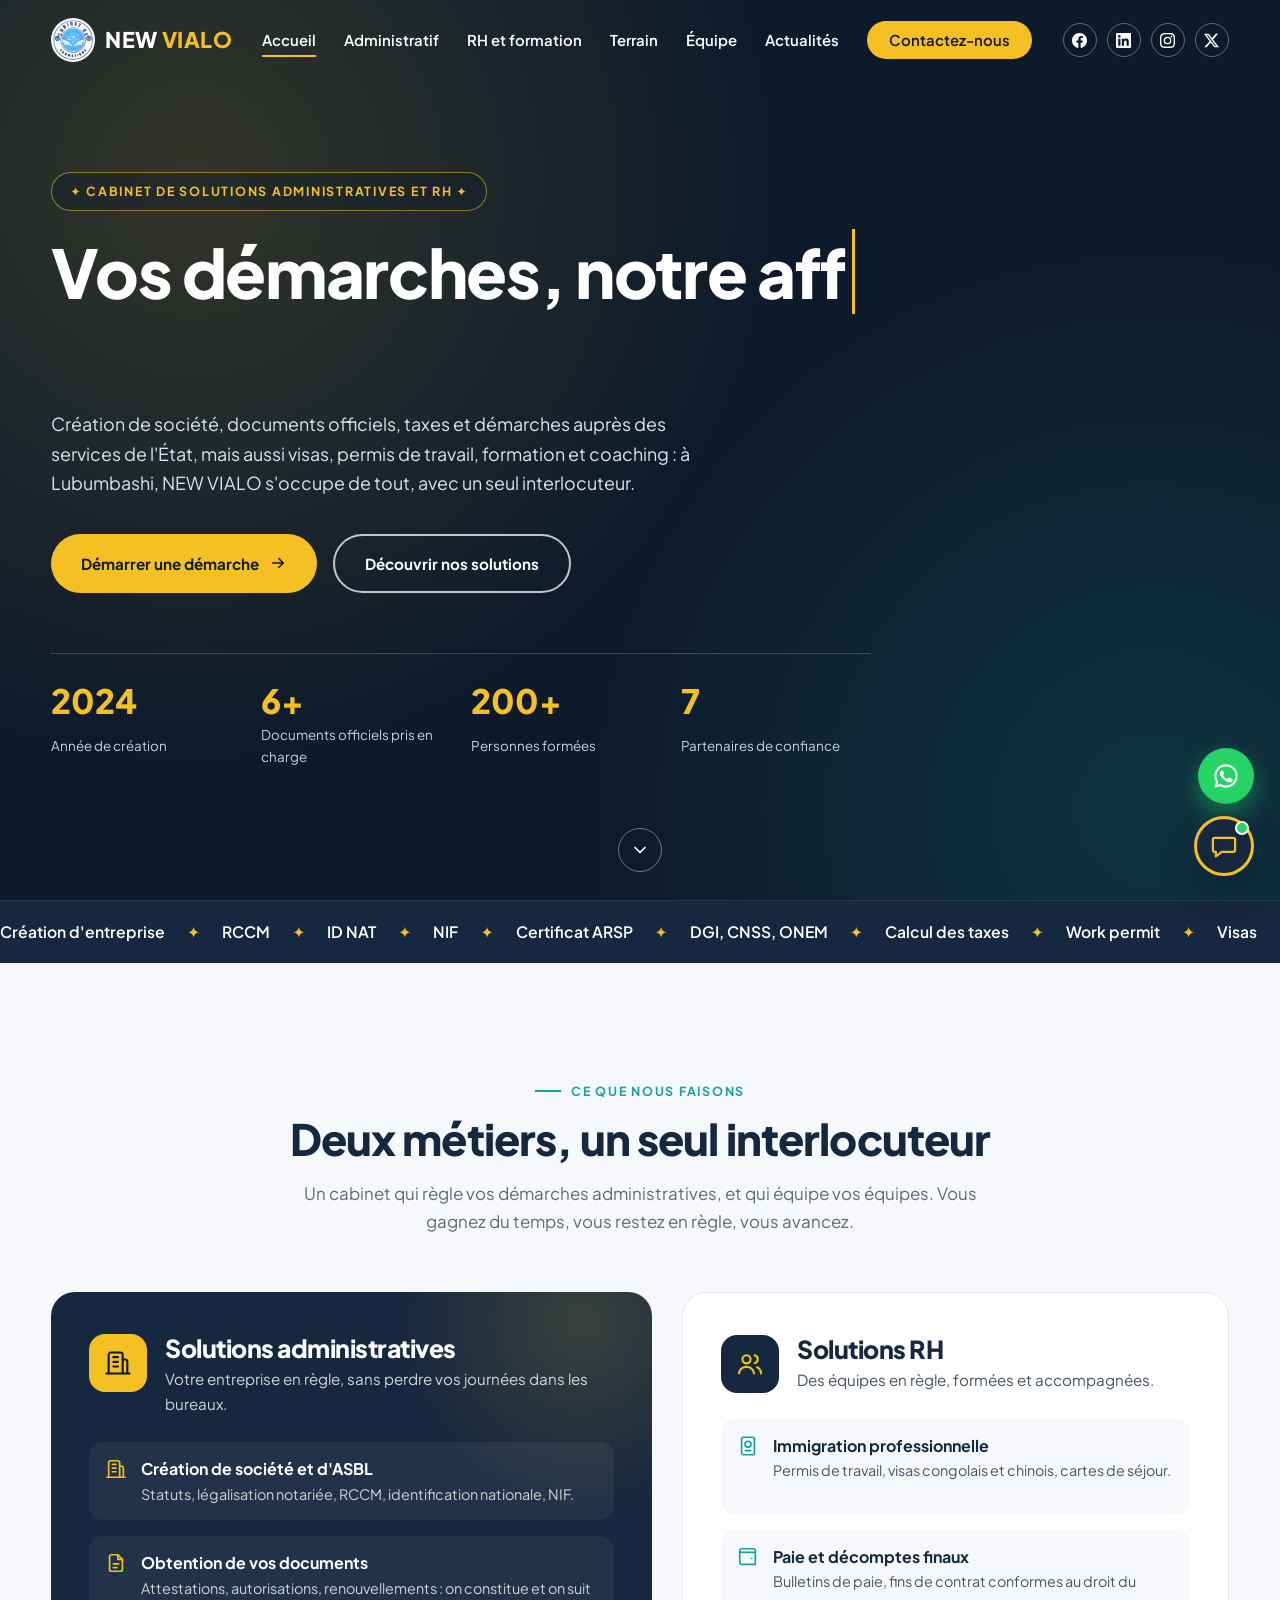
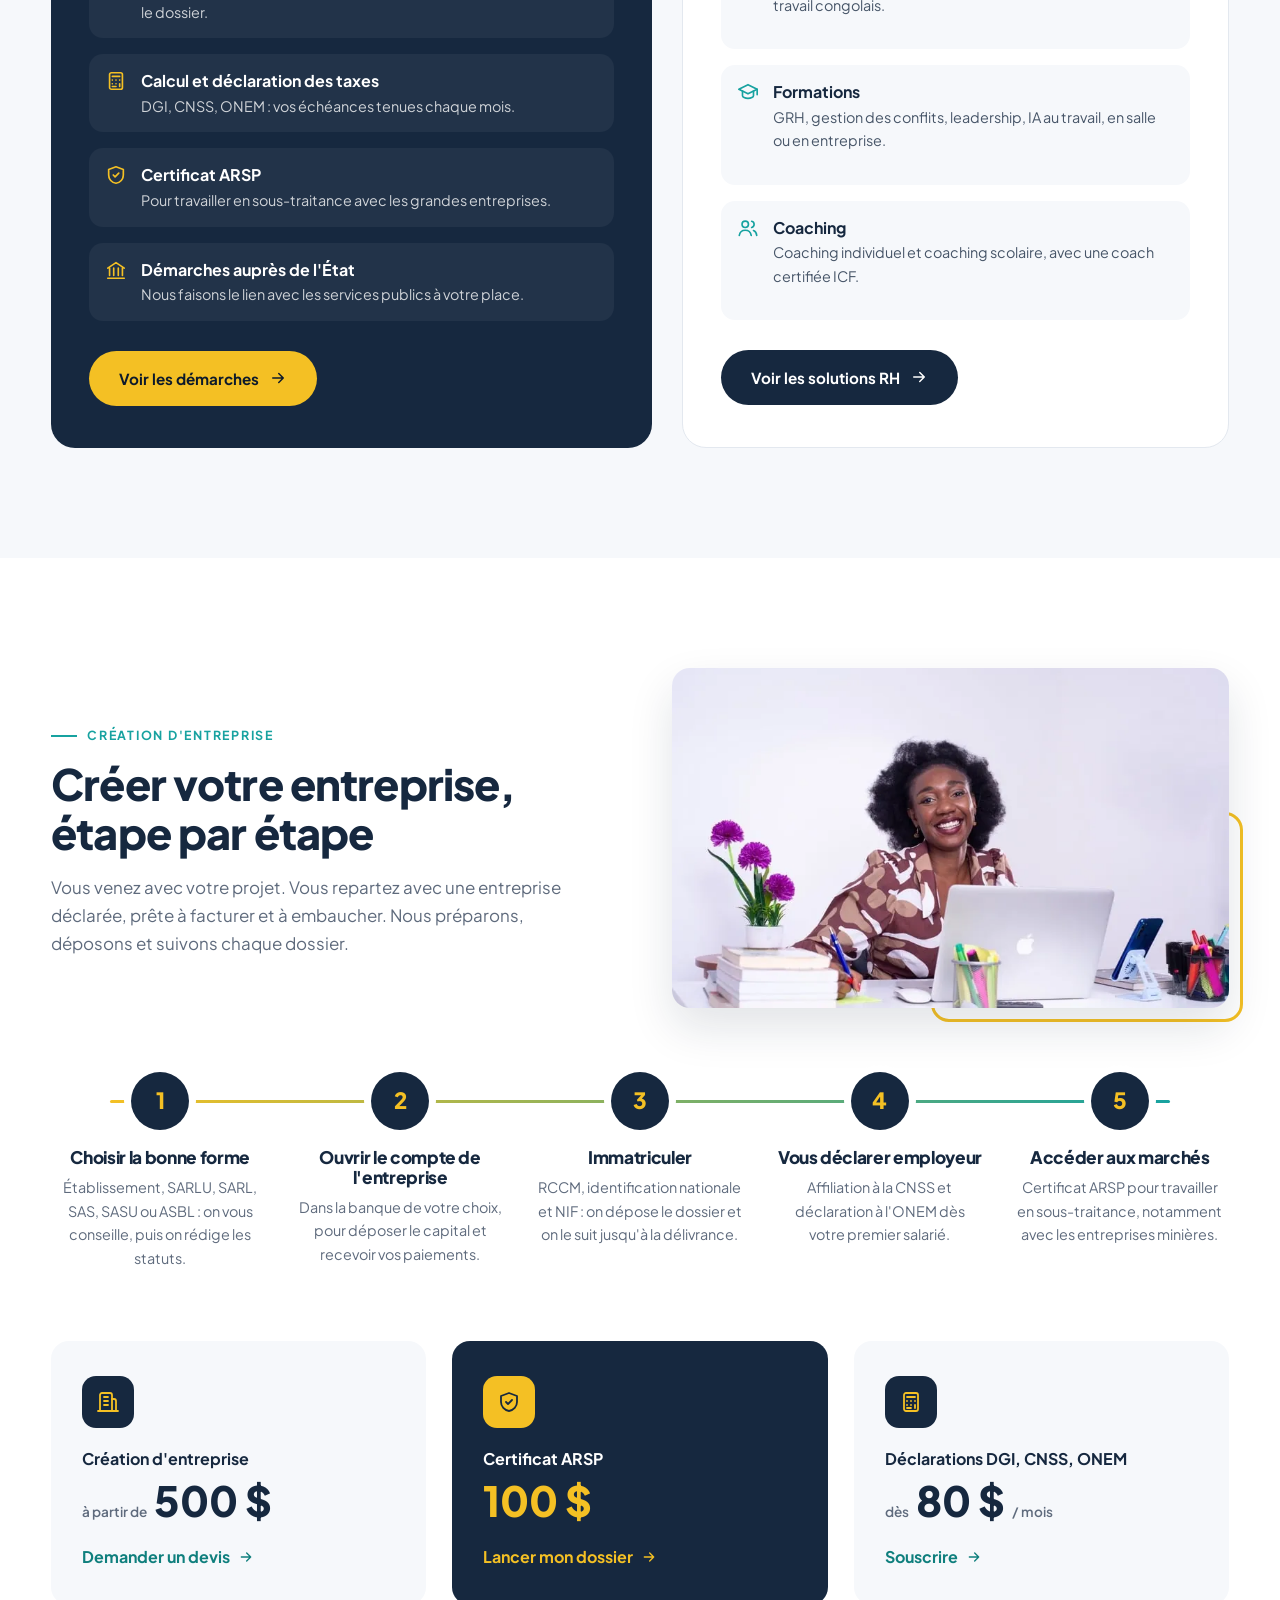
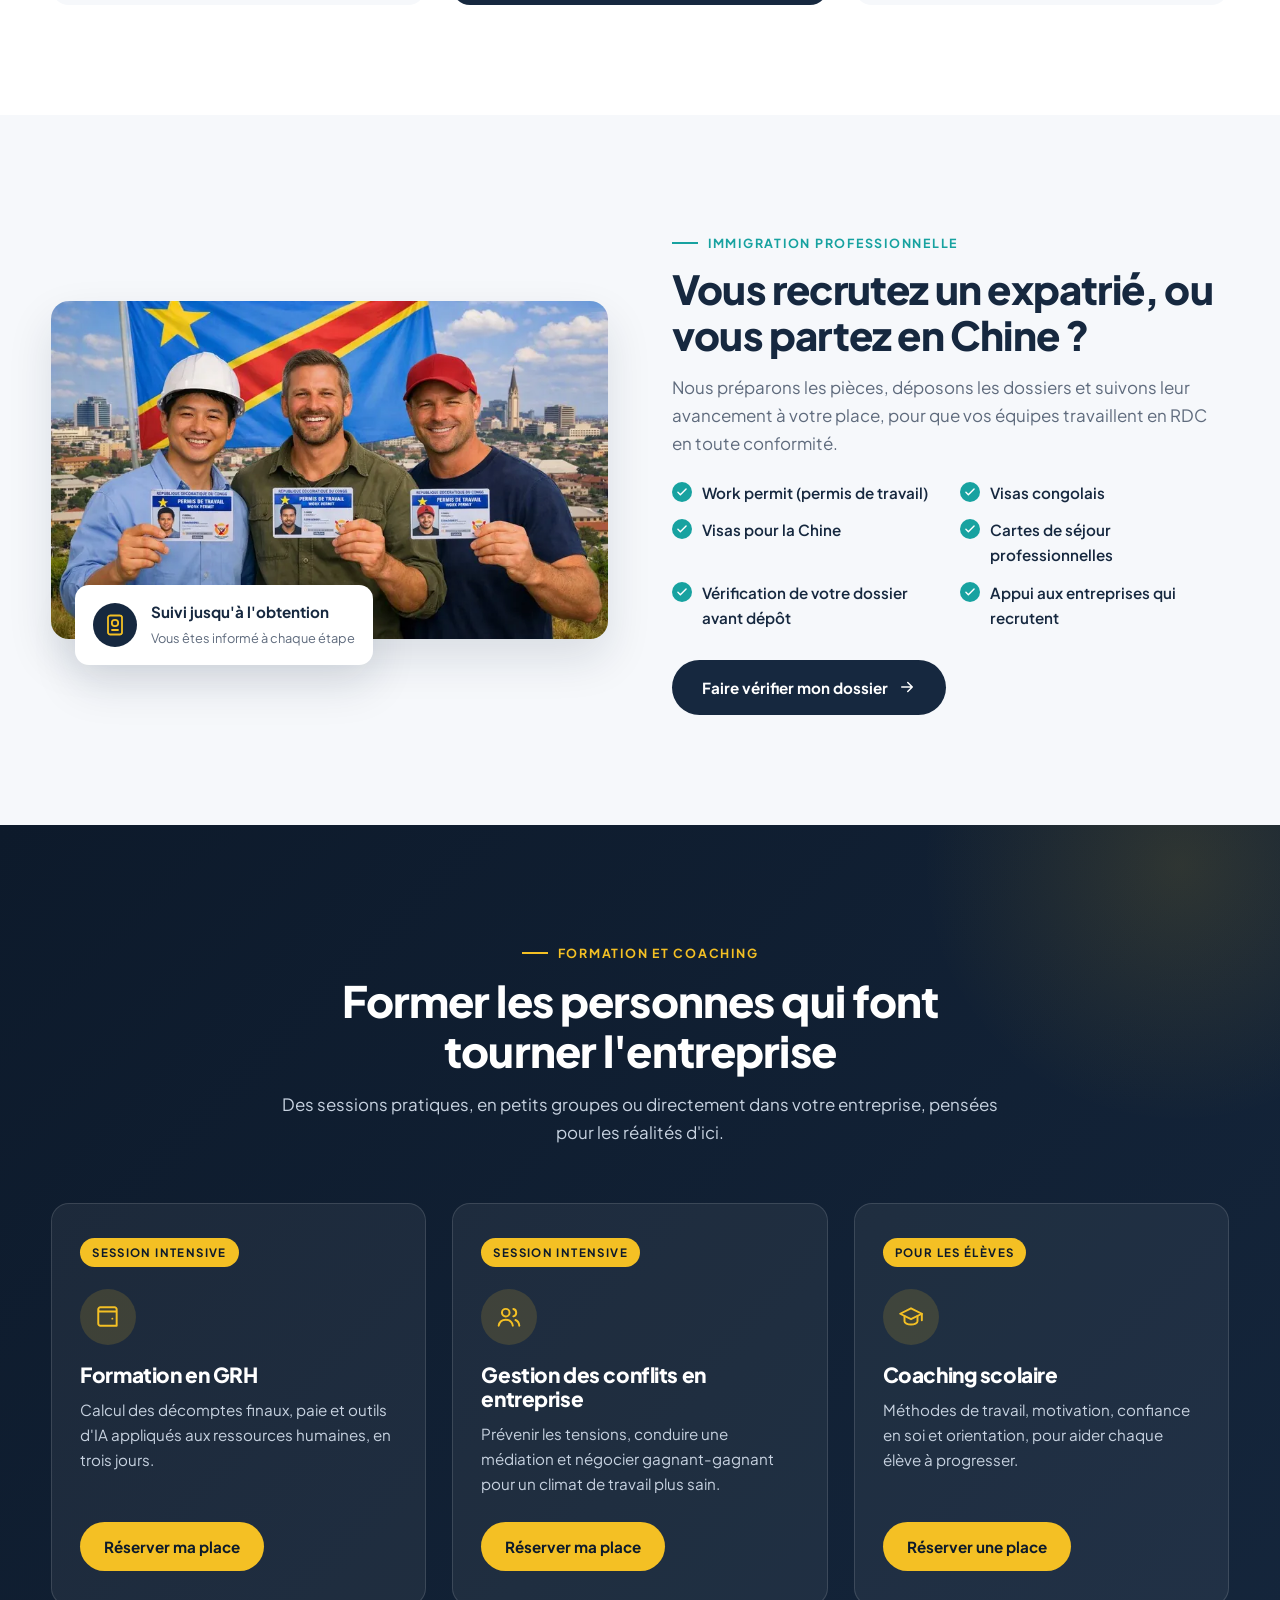
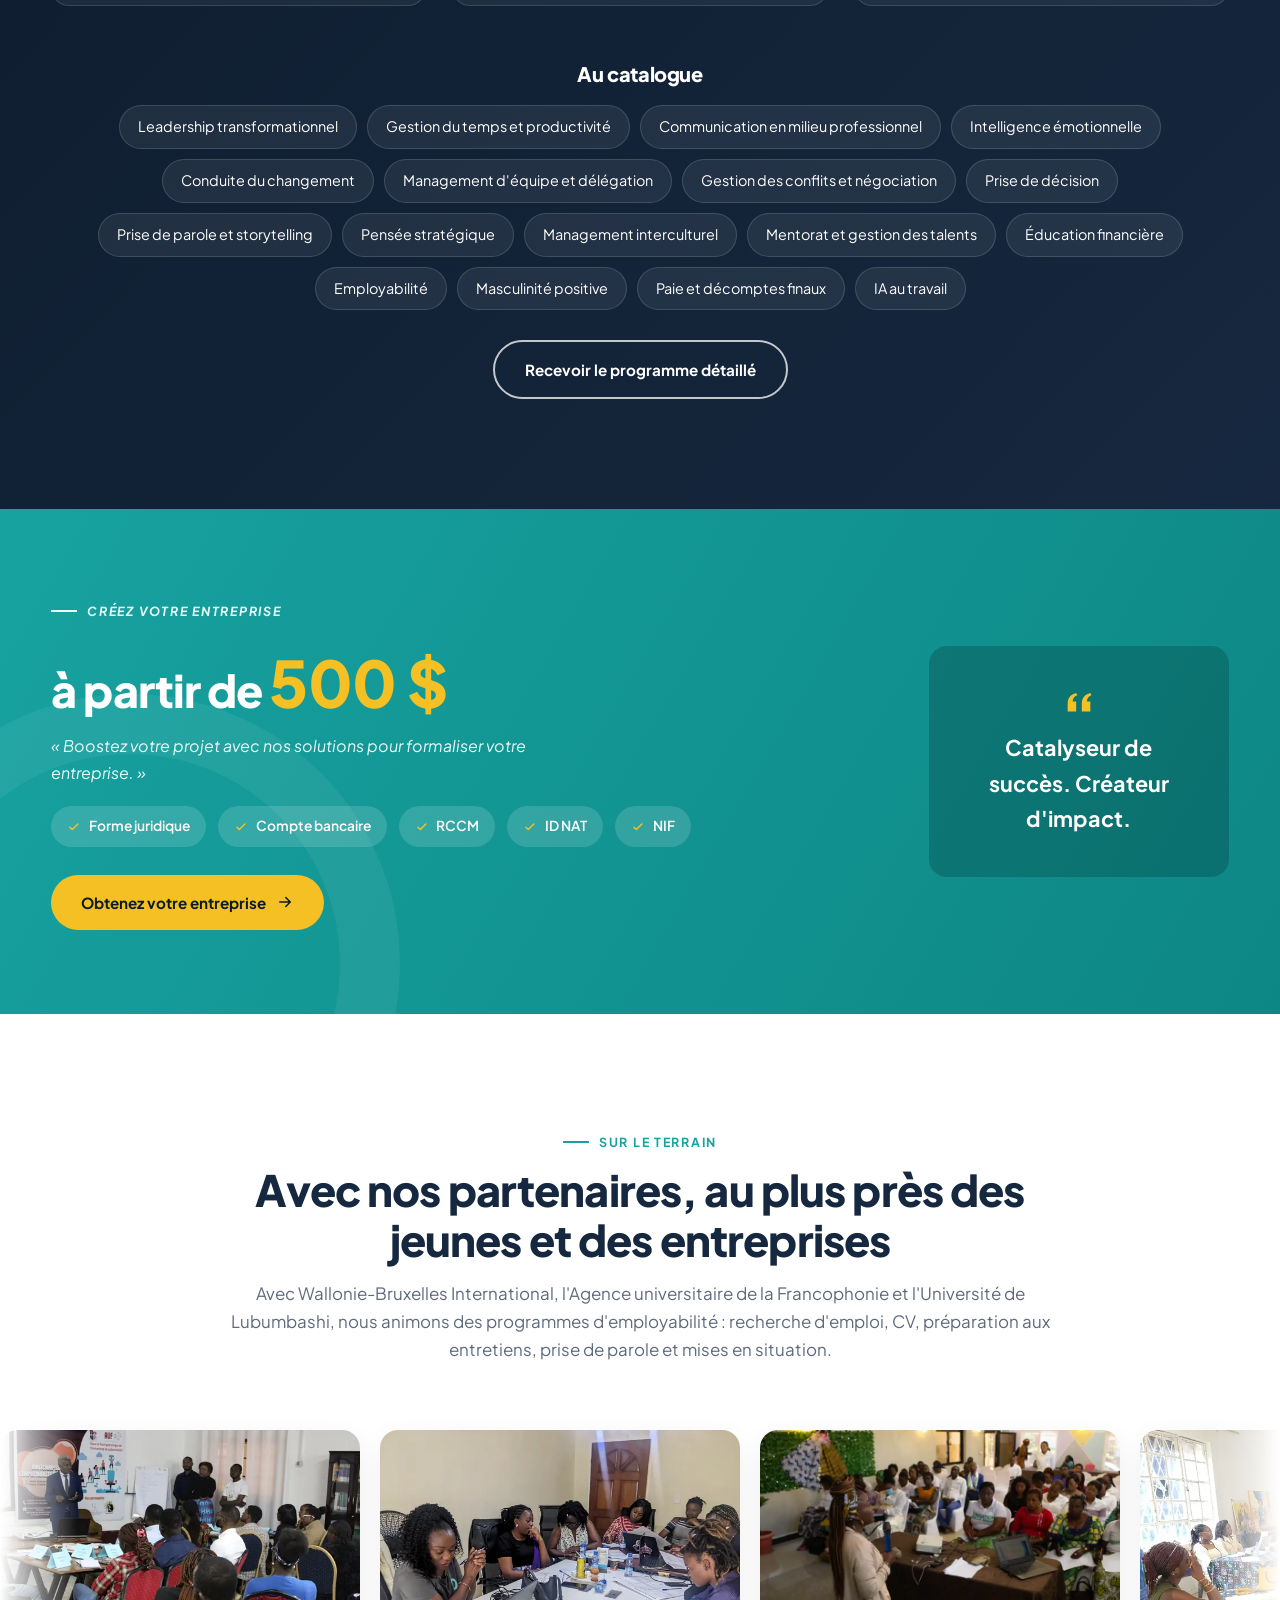
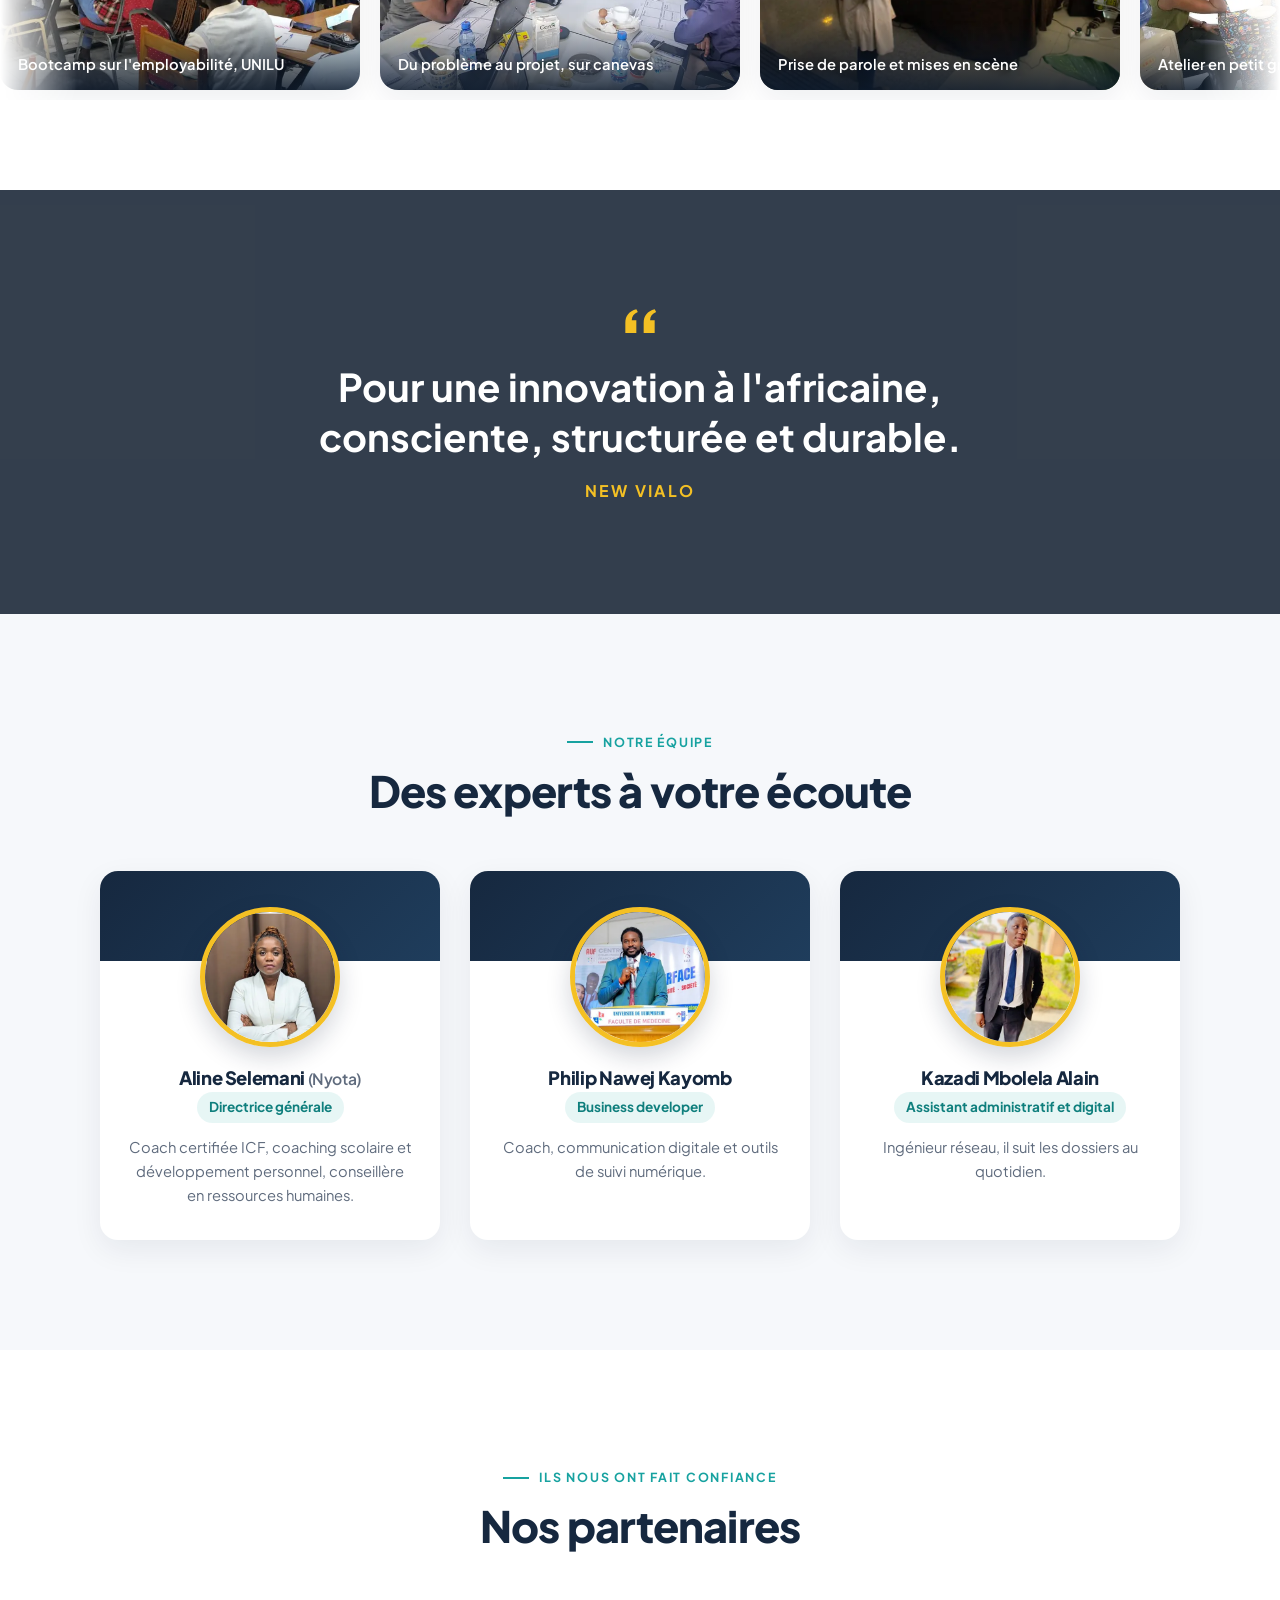
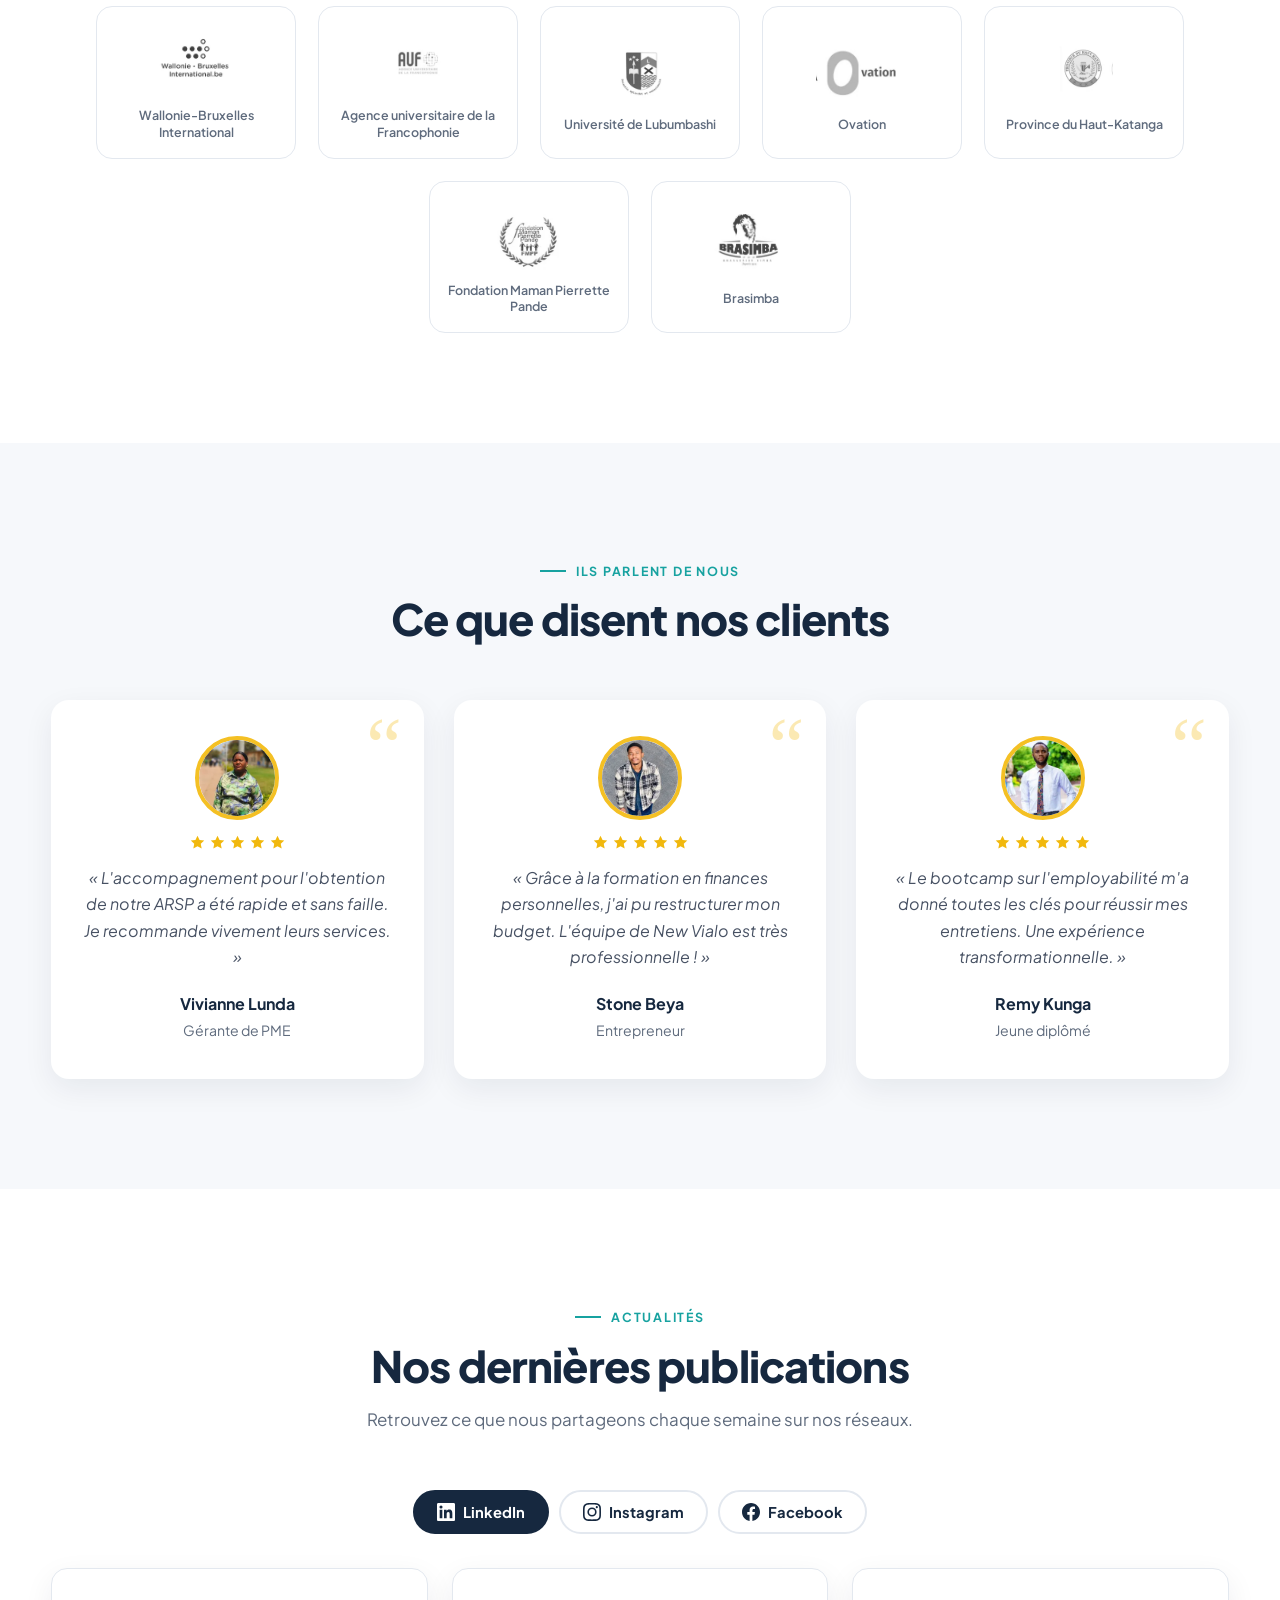
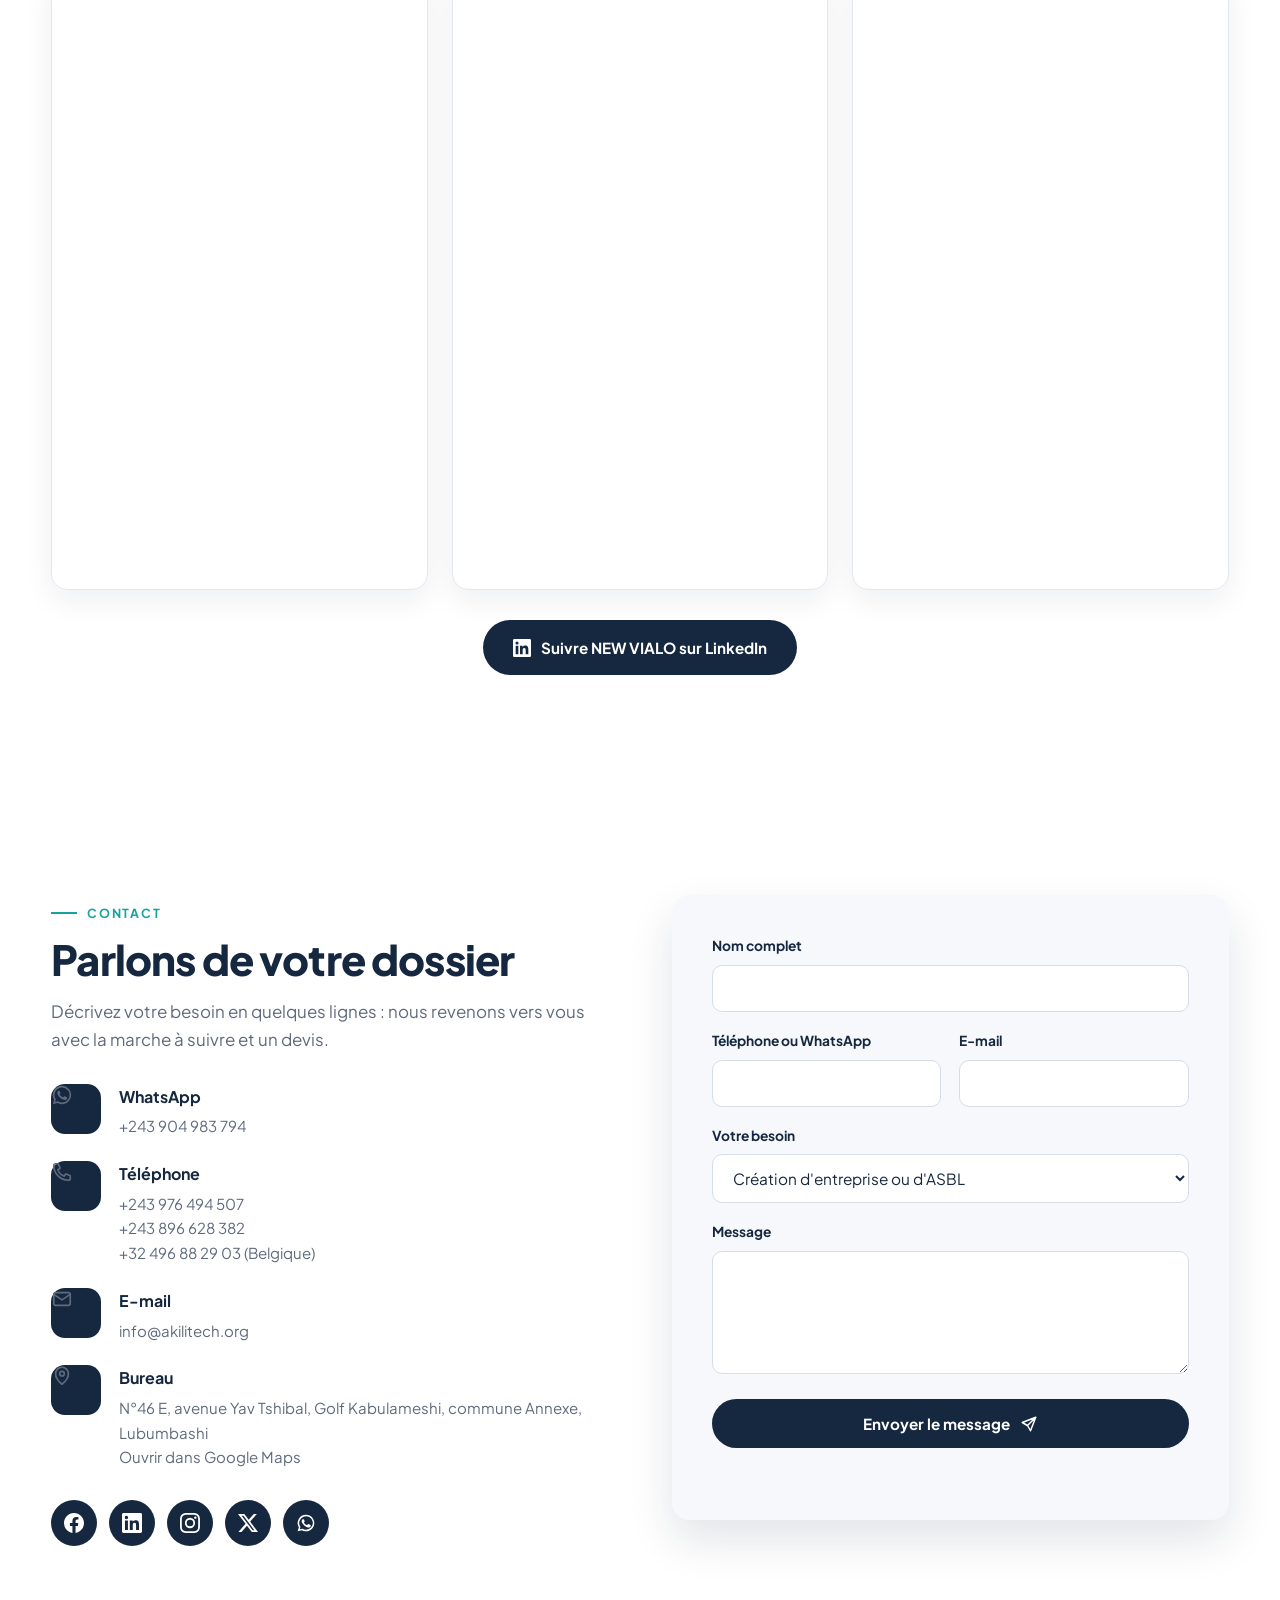
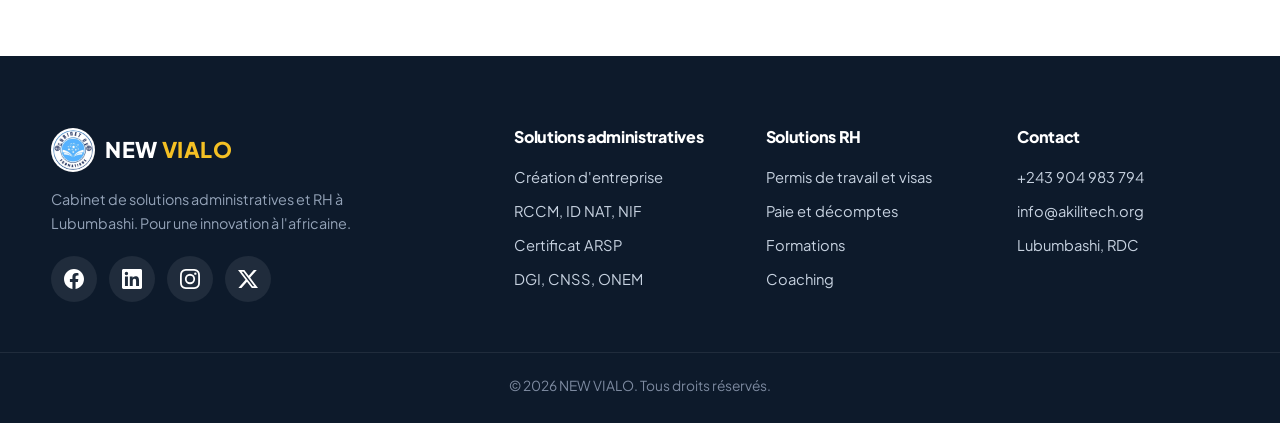
==== commit 617897fb: "Changement de nom : Akilitech devient New Vialo Nom, logo, icones et liens Instagram (@newvialo) et " ====
--- a/index.html
+++ b/index.html
@@ -3,17 +3,17 @@
 <head>
 <meta charset="UTF-8">
 <meta name="viewport" content="width=device-width, initial-scale=1">
-<title>AKILITECH Lubumbashi | Solutions administratives et RH : création d'entreprise, ARSP, visas, formation</title>
-<meta name="description" content="AKILITECH, cabinet de solutions administratives et RH à Lubumbashi : création d'entreprise (RCCM, ID NAT, NIF), certificat ARSP, taxes et déclarations DGI, CNSS, ONEM, permis de travail et visas, formation et coaching.">
+<title>NEW VIALO Lubumbashi | Solutions administratives et RH : création d'entreprise, ARSP, visas, formation</title>
+<meta name="description" content="NEW VIALO, cabinet de solutions administratives et RH à Lubumbashi : création d'entreprise (RCCM, ID NAT, NIF), certificat ARSP, taxes et déclarations DGI, CNSS, ONEM, permis de travail et visas, formation et coaching.">
 <link rel="canonical" href="https://akilitech.org/">
 <meta name="robots" content="index, follow">
 <meta name="theme-color" content="#16283f">
 
 <meta property="og:type" content="website">
 <meta property="og:url" content="https://akilitech.org/">
-<meta property="og:site_name" content="AKILITECH">
+<meta property="og:site_name" content="NEW VIALO">
 <meta property="og:locale" content="fr_FR">
-<meta property="og:title" content="AKILITECH | Solutions administratives et RH à Lubumbashi">
+<meta property="og:title" content="NEW VIALO | Solutions administratives et RH à Lubumbashi">
 <meta property="og:description" content="Création d'entreprise, documents officiels, taxes, ARSP, permis de travail et visas, formation et coaching.">
 <meta property="og:image" content="https://akilitech.org/assets/img/og-cover.jpg">
 <meta property="og:image:width" content="1200">
@@ -36,8 +36,8 @@
   "@context": "https://schema.org",
   "@type": "ProfessionalService",
   "@id": "https://akilitech.org/#organisation",
-  "name": "AKILITECH",
-  "alternateName": "Akilitech RDC",
+  "name": "NEW VIALO",
+  "alternateName": "AKILITECH",
   "slogan": "Pour une innovation à l'africaine",
   "description": "Cabinet de solutions administratives et RH basé à Lubumbashi : création d'entreprise (RCCM, ID NAT, NIF), documents officiels, taxes et déclarations (DGI, CNSS, ONEM), certificat ARSP, permis de travail et visas, formation et coaching.",
   "url": "https://akilitech.org/",
@@ -67,14 +67,14 @@
   ],
   "sameAs": [
     "https://www.facebook.com/profile.php?id=61594848247339",
-    "https://www.linkedin.com/company/akilitech-a-k-l",
-    "https://instagram.com/akilitech_a.k.l",
+    "https://www.linkedin.com/company/newvialo",
+    "https://instagram.com/newvialo",
     "https://x.com/AkilitechRDC"
   ],
   "knowsAbout": ["Création d'entreprise en RDC", "RCCM", "Identification nationale", "NIF", "ARSP", "CNSS", "ONEM", "DGI", "Permis de travail", "Visa", "Paie et décomptes finaux", "Formation professionnelle", "Coaching"],
   "hasOfferCatalog": {
     "@type": "OfferCatalog",
-    "name": "Services AKILITECH",
+    "name": "Services NEW VIALO",
     "itemListElement": [
       { "@type": "Offer", "itemOffered": { "@type": "Service", "name": "Création d'entreprise (statuts, RCCM, ID NAT, NIF)" }, "priceSpecification": { "@type": "PriceSpecification", "minPrice": 500, "priceCurrency": "USD" } },
       { "@type": "Offer", "itemOffered": { "@type": "Service", "name": "Certificat ARSP" }, "price": 100, "priceCurrency": "USD" },
@@ -120,15 +120,15 @@
 </svg>
 
 <div id="preloader" aria-hidden="true">
-  <div class="loader-logo">AKILI<span>TECH</span></div>
+  <div class="loader-logo">NEW <span>VIALO</span></div>
   <div class="loader-bar"><span></span></div>
 </div>
 
 <header id="header">
   <div class="container header-inner">
-    <a href="#accueil" class="logo" aria-label="AKILITECH, accueil">
-      <img src="assets/img/logo.webp" alt="" width="44" height="39">
-      <span>AKILI<em>TECH</em></span>
+    <a href="#accueil" class="logo" aria-label="NEW VIALO, accueil">
+      <img src="assets/img/logo.png" alt="" width="44" height="44">
+      <span>NEW <em>VIALO</em></span>
     </a>
     <nav id="nav" aria-label="Navigation principale">
       <ul>
@@ -143,8 +143,8 @@
     </nav>
     <div class="social-mini">
       <a href="https://www.facebook.com/profile.php?id=61594848247339" target="_blank" rel="noopener" aria-label="Facebook"><svg><use href="#i-facebook"/></svg></a>
-      <a href="https://www.linkedin.com/company/akilitech-a-k-l" target="_blank" rel="noopener" aria-label="LinkedIn"><svg><use href="#i-linkedin"/></svg></a>
-      <a href="https://instagram.com/akilitech_a.k.l" target="_blank" rel="noopener" aria-label="Instagram"><svg><use href="#i-instagram"/></svg></a>
+      <a href="https://www.linkedin.com/company/newvialo" target="_blank" rel="noopener" aria-label="LinkedIn"><svg><use href="#i-linkedin"/></svg></a>
+      <a href="https://instagram.com/newvialo" target="_blank" rel="noopener" aria-label="Instagram"><svg><use href="#i-instagram"/></svg></a>
       <a href="https://x.com/AkilitechRDC" target="_blank" rel="noopener" aria-label="X"><svg><use href="#i-x"/></svg></a>
     </div>
     <button id="burger" aria-label="Ouvrir le menu" aria-expanded="false" aria-controls="nav"><span></span><span></span><span></span></button>
@@ -163,8 +163,8 @@
   <div class="hero-overlay"></div>
   <div class="container hero-content">
     <p class="hero-tag">✦ Cabinet de solutions administratives et RH ✦</p>
-    <h1><span class="visually-hidden">AKILITECH, cabinet de solutions administratives et RH à Lubumbashi. </span><span class="typing" id="typing-text" aria-hidden="true">Vos démarches, notre affaire.</span></h1>
-    <p class="hero-sub">Création de société, documents officiels, taxes et démarches auprès des services de l'État, mais aussi visas, permis de travail, formation et coaching : à Lubumbashi, AKILITECH s'occupe de tout, avec un seul interlocuteur.</p>
+    <h1><span class="visually-hidden">NEW VIALO, cabinet de solutions administratives et RH à Lubumbashi. </span><span class="typing" id="typing-text" aria-hidden="true">Vos démarches, notre affaire.</span></h1>
+    <p class="hero-sub">Création de société, documents officiels, taxes et démarches auprès des services de l'État, mais aussi visas, permis de travail, formation et coaching : à Lubumbashi, NEW VIALO s'occupe de tout, avec un seul interlocuteur.</p>
     <div class="hero-btns">
       <a href="#administratif" class="btn btn-yellow pulse">Démarrer une démarche <svg><use href="#i-arrow"/></svg></a>
       <a href="#solutions" class="btn btn-outline">Découvrir nos solutions</a>
@@ -259,19 +259,19 @@
         <span class="tarif-icon"><svg><use href="#i-building"/></svg></span>
         <p class="tarif-name">Création d'entreprise</p>
         <p class="tarif-price"><small>à partir de</small> 500 $</p>
-        <a class="tarif-go" href="https://wa.me/243904983794?text=Bonjour%20Akilitech%2C%20je%20souhaite%20cr%C3%A9er%20mon%20entreprise." target="_blank" rel="noopener">Demander un devis <svg><use href="#i-arrow"/></svg></a>
+        <a class="tarif-go" href="https://wa.me/243904983794?text=Bonjour%20New%20Vialo%2C%20je%20souhaite%20cr%C3%A9er%20mon%20entreprise." target="_blank" rel="noopener">Demander un devis <svg><use href="#i-arrow"/></svg></a>
       </div>
       <div class="tarif tarif-featured reveal-up" style="--d:.12s">
         <span class="tarif-icon"><svg><use href="#i-shield"/></svg></span>
         <p class="tarif-name">Certificat ARSP</p>
         <p class="tarif-price">100 $</p>
-        <a class="tarif-go" href="https://wa.me/243904983794?text=Bonjour%20Akilitech%2C%20je%20souhaite%20obtenir%20mon%20certificat%20ARSP." target="_blank" rel="noopener">Lancer mon dossier <svg><use href="#i-arrow"/></svg></a>
+        <a class="tarif-go" href="https://wa.me/243904983794?text=Bonjour%20New%20Vialo%2C%20je%20souhaite%20obtenir%20mon%20certificat%20ARSP." target="_blank" rel="noopener">Lancer mon dossier <svg><use href="#i-arrow"/></svg></a>
       </div>
       <div class="tarif reveal-up" style="--d:.24s">
         <span class="tarif-icon"><svg><use href="#i-calc"/></svg></span>
         <p class="tarif-name">Déclarations DGI, CNSS, ONEM</p>
         <p class="tarif-price"><small>dès</small> 80 $ <small>/ mois</small></p>
-        <a class="tarif-go" href="https://wa.me/243904983794?text=Bonjour%20Akilitech%2C%20je%20m%27int%C3%A9resse%20%C3%A0%20l%27abonnement%20pour%20mes%20d%C3%A9clarations%20mensuelles." target="_blank" rel="noopener">Souscrire <svg><use href="#i-arrow"/></svg></a>
+        <a class="tarif-go" href="https://wa.me/243904983794?text=Bonjour%20New%20Vialo%2C%20je%20m%27int%C3%A9resse%20%C3%A0%20l%27abonnement%20pour%20mes%20d%C3%A9clarations%20mensuelles." target="_blank" rel="noopener">Souscrire <svg><use href="#i-arrow"/></svg></a>
       </div>
     </div>
   </div>
@@ -296,7 +296,7 @@
         <li><svg><use href="#i-check"/></svg>Vérification de votre dossier avant dépôt</li>
         <li><svg><use href="#i-check"/></svg>Appui aux entreprises qui recrutent</li>
       </ul>
-      <a class="btn btn-primary" href="https://wa.me/243904983794?text=Bonjour%20Akilitech%2C%20j%27ai%20une%20question%20sur%20un%20permis%20de%20travail%20ou%20un%20visa." target="_blank" rel="noopener">Faire vérifier mon dossier <svg><use href="#i-arrow"/></svg></a>
+      <a class="btn btn-primary" href="https://wa.me/243904983794?text=Bonjour%20New%20Vialo%2C%20j%27ai%20une%20question%20sur%20un%20permis%20de%20travail%20ou%20un%20visa." target="_blank" rel="noopener">Faire vérifier mon dossier <svg><use href="#i-arrow"/></svg></a>
     </div>
   </div>
 </section>
@@ -315,21 +315,21 @@
         <span class="session-icon"><svg><use href="#i-wallet"/></svg></span>
         <h3>Formation en GRH</h3>
         <p>Calcul des décomptes finaux, paie et outils d'IA appliqués aux ressources humaines, en trois jours.</p>
-        <a class="btn btn-yellow" href="https://wa.me/243904983794?text=Bonjour%20Akilitech%2C%20je%20souhaite%20m%27inscrire%20%C3%A0%20la%20formation%20en%20GRH." target="_blank" rel="noopener">Réserver ma place</a>
+        <a class="btn btn-yellow" href="https://wa.me/243904983794?text=Bonjour%20New%20Vialo%2C%20je%20souhaite%20m%27inscrire%20%C3%A0%20la%20formation%20en%20GRH." target="_blank" rel="noopener">Réserver ma place</a>
       </article>
       <article class="session reveal-up" style="--d:.12s">
         <span class="session-tag">Session intensive</span>
         <span class="session-icon"><svg><use href="#i-users"/></svg></span>
         <h3>Gestion des conflits en entreprise</h3>
         <p>Prévenir les tensions, conduire une médiation et négocier gagnant-gagnant pour un climat de travail plus sain.</p>
-        <a class="btn btn-yellow" href="https://wa.me/243904983794?text=Bonjour%20Akilitech%2C%20je%20souhaite%20m%27inscrire%20%C3%A0%20la%20formation%20en%20gestion%20des%20conflits." target="_blank" rel="noopener">Réserver ma place</a>
+        <a class="btn btn-yellow" href="https://wa.me/243904983794?text=Bonjour%20New%20Vialo%2C%20je%20souhaite%20m%27inscrire%20%C3%A0%20la%20formation%20en%20gestion%20des%20conflits." target="_blank" rel="noopener">Réserver ma place</a>
       </article>
       <article class="session reveal-up" style="--d:.24s">
         <span class="session-tag">Pour les élèves</span>
         <span class="session-icon"><svg><use href="#i-grad"/></svg></span>
         <h3>Coaching scolaire</h3>
         <p>Méthodes de travail, motivation, confiance en soi et orientation, pour aider chaque élève à progresser.</p>
-        <a class="btn btn-yellow" href="https://wa.me/243904983794?text=Bonjour%20Akilitech%2C%20je%20souhaite%20inscrire%20mon%20enfant%20au%20coaching%20scolaire." target="_blank" rel="noopener">Réserver une place</a>
+        <a class="btn btn-yellow" href="https://wa.me/243904983794?text=Bonjour%20New%20Vialo%2C%20je%20souhaite%20inscrire%20mon%20enfant%20au%20coaching%20scolaire." target="_blank" rel="noopener">Réserver une place</a>
       </article>
     </div>
     <div class="catalog reveal-up">
@@ -337,7 +337,7 @@
       <div class="chips">
         <span>Leadership transformationnel</span><span>Gestion du temps et productivité</span><span>Communication en milieu professionnel</span><span>Intelligence émotionnelle</span><span>Conduite du changement</span><span>Management d'équipe et délégation</span><span>Gestion des conflits et négociation</span><span>Prise de décision</span><span>Prise de parole et storytelling</span><span>Pensée stratégique</span><span>Management interculturel</span><span>Mentorat et gestion des talents</span><span>Éducation financière</span><span>Employabilité</span><span>Masculinité positive</span><span>Paie et décomptes finaux</span><span>IA au travail</span>
       </div>
-      <a class="btn btn-outline" href="https://wa.me/243904983794?text=Bonjour%20Akilitech%2C%20pouvez-vous%20m%27envoyer%20votre%20catalogue%20de%20formations%20%3F" target="_blank" rel="noopener">Recevoir le programme détaillé</a>
+      <a class="btn btn-outline" href="https://wa.me/243904983794?text=Bonjour%20New%20Vialo%2C%20pouvez-vous%20m%27envoyer%20votre%20catalogue%20de%20formations%20%3F" target="_blank" rel="noopener">Recevoir le programme détaillé</a>
     </div>
   </div>
 </section>
@@ -350,7 +350,7 @@
       <h2>à partir de <span class="price">500 $</span></h2>
       <p>« Boostez votre projet avec nos solutions pour formaliser votre entreprise. »</p>
       <div class="cta-tags"><span><svg><use href="#i-check"/></svg>Forme juridique</span><span><svg><use href="#i-check"/></svg>Compte bancaire</span><span><svg><use href="#i-check"/></svg>RCCM</span><span><svg><use href="#i-check"/></svg>ID NAT</span><span><svg><use href="#i-check"/></svg>NIF</span></div>
-      <a href="https://wa.me/243904983794?text=Bonjour%20Akilitech%2C%20je%20souhaite%20cr%C3%A9er%20mon%20entreprise." target="_blank" rel="noopener" class="btn btn-yellow pulse">Obtenez votre entreprise <svg><use href="#i-arrow"/></svg></a>
+      <a href="https://wa.me/243904983794?text=Bonjour%20New%20Vialo%2C%20je%20souhaite%20cr%C3%A9er%20mon%20entreprise." target="_blank" rel="noopener" class="btn btn-yellow pulse">Obtenez votre entreprise <svg><use href="#i-arrow"/></svg></a>
     </div>
     <div class="cta-quote reveal-right"><svg><use href="#i-quote"/></svg><p>Catalyseur de succès. Créateur d'impact.</p></div>
   </div>
@@ -384,7 +384,7 @@
   <div class="container">
     <svg class="quote-icon"><use href="#i-quote"/></svg>
     <p class="quote-text reveal-up">Pour une innovation à l'africaine, consciente, structurée et durable.</p>
-    <p class="quote-author">AKILITECH</p>
+    <p class="quote-author">NEW VIALO</p>
   </div>
 </section>
 
@@ -454,7 +454,7 @@
       <figure class="testi reveal-up" style="--d:.12s">
         <img src="assets/team/temoignage1.webp" alt="Stone Beya" width="200" height="200" loading="lazy">
         <div class="stars" aria-label="5 étoiles sur 5"><svg><use href="#i-star"/></svg><svg><use href="#i-star"/></svg><svg><use href="#i-star"/></svg><svg><use href="#i-star"/></svg><svg><use href="#i-star"/></svg></div>
-        <blockquote>« Grâce à la formation en finances personnelles, j'ai pu restructurer mon budget. L'équipe d'Akilitech est très professionnelle ! »</blockquote>
+        <blockquote>« Grâce à la formation en finances personnelles, j'ai pu restructurer mon budget. L'équipe de New Vialo est très professionnelle ! »</blockquote>
         <figcaption><strong>Stone Beya</strong><span>Entrepreneur</span></figcaption>
       </figure>
       <figure class="testi reveal-up" style="--d:.24s">
@@ -483,16 +483,16 @@
     <div class="feed-panel active" id="feed-linkedin" role="tabpanel" aria-labelledby="tab-linkedin">
       <div class="feed-grid" data-feed="linkedin"
            data-items="urn:li:activity:7518289317790720000,urn:li:activity:7515298953949741056,urn:li:activity:7513182645061844992"></div>
-      <a class="btn btn-primary feed-follow" href="https://www.linkedin.com/company/akilitech-a-k-l" target="_blank" rel="noopener"><svg><use href="#i-linkedin"/></svg>Suivre AKILITECH sur LinkedIn</a>
+      <a class="btn btn-primary feed-follow" href="https://www.linkedin.com/company/newvialo" target="_blank" rel="noopener"><svg><use href="#i-linkedin"/></svg>Suivre NEW VIALO sur LinkedIn</a>
     </div>
     <div class="feed-panel" id="feed-instagram" role="tabpanel" aria-labelledby="tab-instagram" hidden>
       <div class="feed-grid" data-feed="instagram"
            data-items="DeJsTcuILS_,DeJkuy6Iukh,DeGq1lQFs0N"></div>
-      <a class="btn btn-primary feed-follow" href="https://instagram.com/akilitech_a.k.l" target="_blank" rel="noopener"><svg><use href="#i-instagram"/></svg>Suivre @akilitech_a.k.l</a>
+      <a class="btn btn-primary feed-follow" href="https://instagram.com/newvialo" target="_blank" rel="noopener"><svg><use href="#i-instagram"/></svg>Suivre @newvialo</a>
     </div>
     <div class="feed-panel" id="feed-facebook" role="tabpanel" aria-labelledby="tab-facebook" hidden>
       <div class="feed-grid feed-fb" data-feed="facebook" data-items="https://www.facebook.com/profile.php?id=61594848247339"></div>
-      <a class="btn btn-primary feed-follow" href="https://www.facebook.com/profile.php?id=61594848247339" target="_blank" rel="noopener"><svg><use href="#i-facebook"/></svg>Suivre AKILITECH sur Facebook</a>
+      <a class="btn btn-primary feed-follow" href="https://www.facebook.com/profile.php?id=61594848247339" target="_blank" rel="noopener"><svg><use href="#i-facebook"/></svg>Suivre NEW VIALO sur Facebook</a>
     </div>
   </div>
 </section>
@@ -512,8 +512,8 @@
       </div>
       <div class="social-full">
         <a href="https://www.facebook.com/profile.php?id=61594848247339" target="_blank" rel="noopener" aria-label="Facebook" class="s-fb"><svg><use href="#i-facebook"/></svg></a>
-        <a href="https://www.linkedin.com/company/akilitech-a-k-l" target="_blank" rel="noopener" aria-label="LinkedIn" class="s-li"><svg><use href="#i-linkedin"/></svg></a>
-        <a href="https://instagram.com/akilitech_a.k.l" target="_blank" rel="noopener" aria-label="Instagram" class="s-ig"><svg><use href="#i-instagram"/></svg></a>
+        <a href="https://www.linkedin.com/company/newvialo" target="_blank" rel="noopener" aria-label="LinkedIn" class="s-li"><svg><use href="#i-linkedin"/></svg></a>
+        <a href="https://instagram.com/newvialo" target="_blank" rel="noopener" aria-label="Instagram" class="s-ig"><svg><use href="#i-instagram"/></svg></a>
         <a href="https://x.com/AkilitechRDC" target="_blank" rel="noopener" aria-label="X" class="s-x"><svg><use href="#i-x"/></svg></a>
         <a href="https://wa.me/243904983794" target="_blank" rel="noopener" aria-label="WhatsApp" class="s-wa"><svg><use href="#i-whatsapp"/></svg></a>
       </div>
@@ -550,12 +550,12 @@
 <footer class="footer">
   <div class="container footer-inner">
     <div class="footer-col">
-      <a href="#accueil" class="logo"><img src="assets/img/logo.webp" alt="" width="44" height="39"><span>AKILI<em>TECH</em></span></a>
-      <p>Cabinet de solutions administratives et RH à Lubumbashi. Pour une innovation à l'africaine. AKILITECH est un département de NEW VIALO SARLU.</p>
+      <a href="#accueil" class="logo"><img src="assets/img/logo.png" alt="" width="44" height="44"><span>NEW <em>VIALO</em></span></a>
+      <p>Cabinet de solutions administratives et RH à Lubumbashi. Pour une innovation à l'africaine.</p>
       <div class="social-full">
         <a href="https://www.facebook.com/profile.php?id=61594848247339" target="_blank" rel="noopener" aria-label="Facebook" class="s-fb"><svg><use href="#i-facebook"/></svg></a>
-        <a href="https://www.linkedin.com/company/akilitech-a-k-l" target="_blank" rel="noopener" aria-label="LinkedIn" class="s-li"><svg><use href="#i-linkedin"/></svg></a>
-        <a href="https://instagram.com/akilitech_a.k.l" target="_blank" rel="noopener" aria-label="Instagram" class="s-ig"><svg><use href="#i-instagram"/></svg></a>
+        <a href="https://www.linkedin.com/company/newvialo" target="_blank" rel="noopener" aria-label="LinkedIn" class="s-li"><svg><use href="#i-linkedin"/></svg></a>
+        <a href="https://instagram.com/newvialo" target="_blank" rel="noopener" aria-label="Instagram" class="s-ig"><svg><use href="#i-instagram"/></svg></a>
         <a href="https://x.com/AkilitechRDC" target="_blank" rel="noopener" aria-label="X" class="s-x"><svg><use href="#i-x"/></svg></a>
       </div>
     </div>
@@ -572,12 +572,12 @@
       <ul><li><a href="https://wa.me/243904983794" target="_blank" rel="noopener">+243 904 983 794</a></li><li><a href="mailto:info@akilitech.org">info@akilitech.org</a></li><li>Lubumbashi, RDC</li></ul>
     </div>
   </div>
-  <div class="footer-bottom">© <span id="year">2026</span> AKILITECH. Tous droits réservés.</div>
+  <div class="footer-bottom">© <span id="year">2026</span> NEW VIALO. Tous droits réservés.</div>
 </footer>
 
 <!-- Boutons flottants -->
 <button id="backToTop" aria-label="Revenir en haut"><svg><use href="#i-up"/></svg></button>
-<a class="float-whatsapp" href="https://wa.me/243904983794?text=Bonjour%20Akilitech%2C%20" target="_blank" rel="noopener" aria-label="Écrire sur WhatsApp"><svg><use href="#i-whatsapp"/></svg></a>
+<a class="float-whatsapp" href="https://wa.me/243904983794?text=Bonjour%20New%20Vialo%2C%20" target="_blank" rel="noopener" aria-label="Écrire sur WhatsApp"><svg><use href="#i-whatsapp"/></svg></a>
 
 <!-- Assistant -->
 <div class="akili" id="akili">
@@ -585,13 +585,13 @@
     <button class="akili-teaser-close" id="akiliTeaserClose" aria-label="Masquer">×</button>
     <p><strong>Bonjour !</strong> Une démarche à faire ? Je vous réponds tout de suite.</p>
   </div>
-  <button class="akili-toggle" id="akiliToggle" aria-expanded="false" aria-controls="akiliPanel" aria-label="Ouvrir l'assistant AKILITECH">
+  <button class="akili-toggle" id="akiliToggle" aria-expanded="false" aria-controls="akiliPanel" aria-label="Ouvrir l'assistant NEW VIALO">
     <svg><use href="#i-chat"/></svg><span class="akili-dot"></span>
   </button>
-  <div class="akili-panel" id="akiliPanel" role="dialog" aria-label="Assistant AKILITECH" hidden>
+  <div class="akili-panel" id="akiliPanel" role="dialog" aria-label="Assistant NEW VIALO" hidden>
     <div class="akili-head">
       <div class="akili-avatar">A</div>
-      <div class="akili-id"><p class="akili-name">Akili, assistant AKILITECH</p><p class="akili-status"><span></span>En ligne, répond tout de suite</p></div>
+      <div class="akili-id"><p class="akili-name">Akili, assistant NEW VIALO</p><p class="akili-status"><span></span>En ligne, répond tout de suite</p></div>
       <button class="akili-reset" id="akiliReset" aria-label="Recommencer la conversation" title="Recommencer">↺</button>
       <button class="akili-close" id="akiliClose" aria-label="Fermer l'assistant">×</button>
     </div>
--- a/css/style.css
+++ b/css/style.css
@@ -1,5 +1,5 @@
 /* =========================================================
-   AKILITECH — style.css (version 3, inspirée du site d'origine)
+   NEW VIALO — style.css (version 3, inspirée du site d'origine)
    ========================================================= */
 
 :root{
@@ -85,7 +85,7 @@
 #header.scrolled{ background:rgba(22,40,63,.96); padding:10px 0; backdrop-filter:blur(8px); box-shadow:0 10px 30px rgba(0,0,0,.15); }
 .header-inner{ display:flex; align-items:center; justify-content:space-between; gap:20px; }
 .logo{ display:flex; align-items:center; gap:10px; font-family:var(--font-head); font-weight:800; font-size:1.35rem; color:#fff; letter-spacing:.02em; }
-.logo img{ height:40px; width:auto; background:rgba(255,255,255,.92); border-radius:10px; padding:3px; }
+.logo img{ height:44px; width:auto; background:#fff; border-radius:50%; padding:2px; }
 .logo em{ font-style:normal; color:var(--yellow); }
 #nav ul{ display:flex; align-items:center; gap:28px; }
 #nav a{ color:#fff; font-weight:600; font-size:.93rem; position:relative; padding:4px 0; }
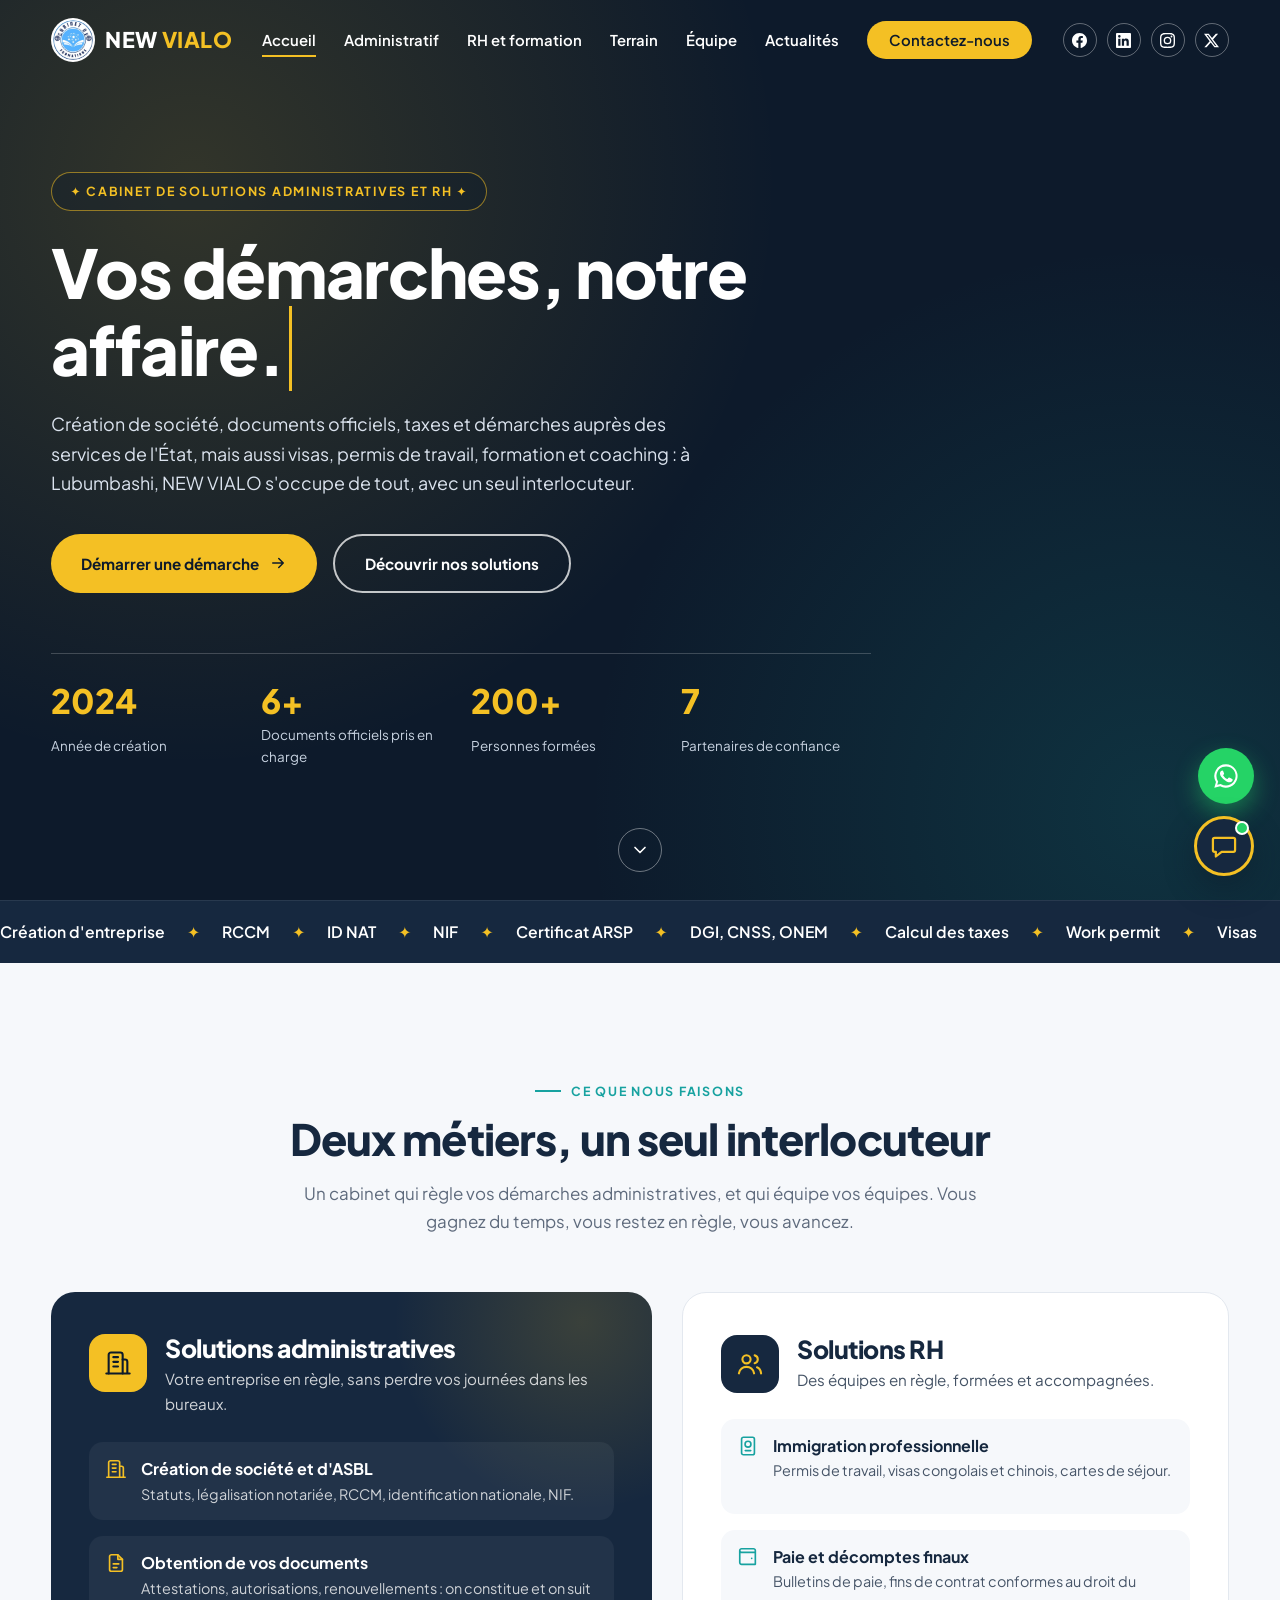
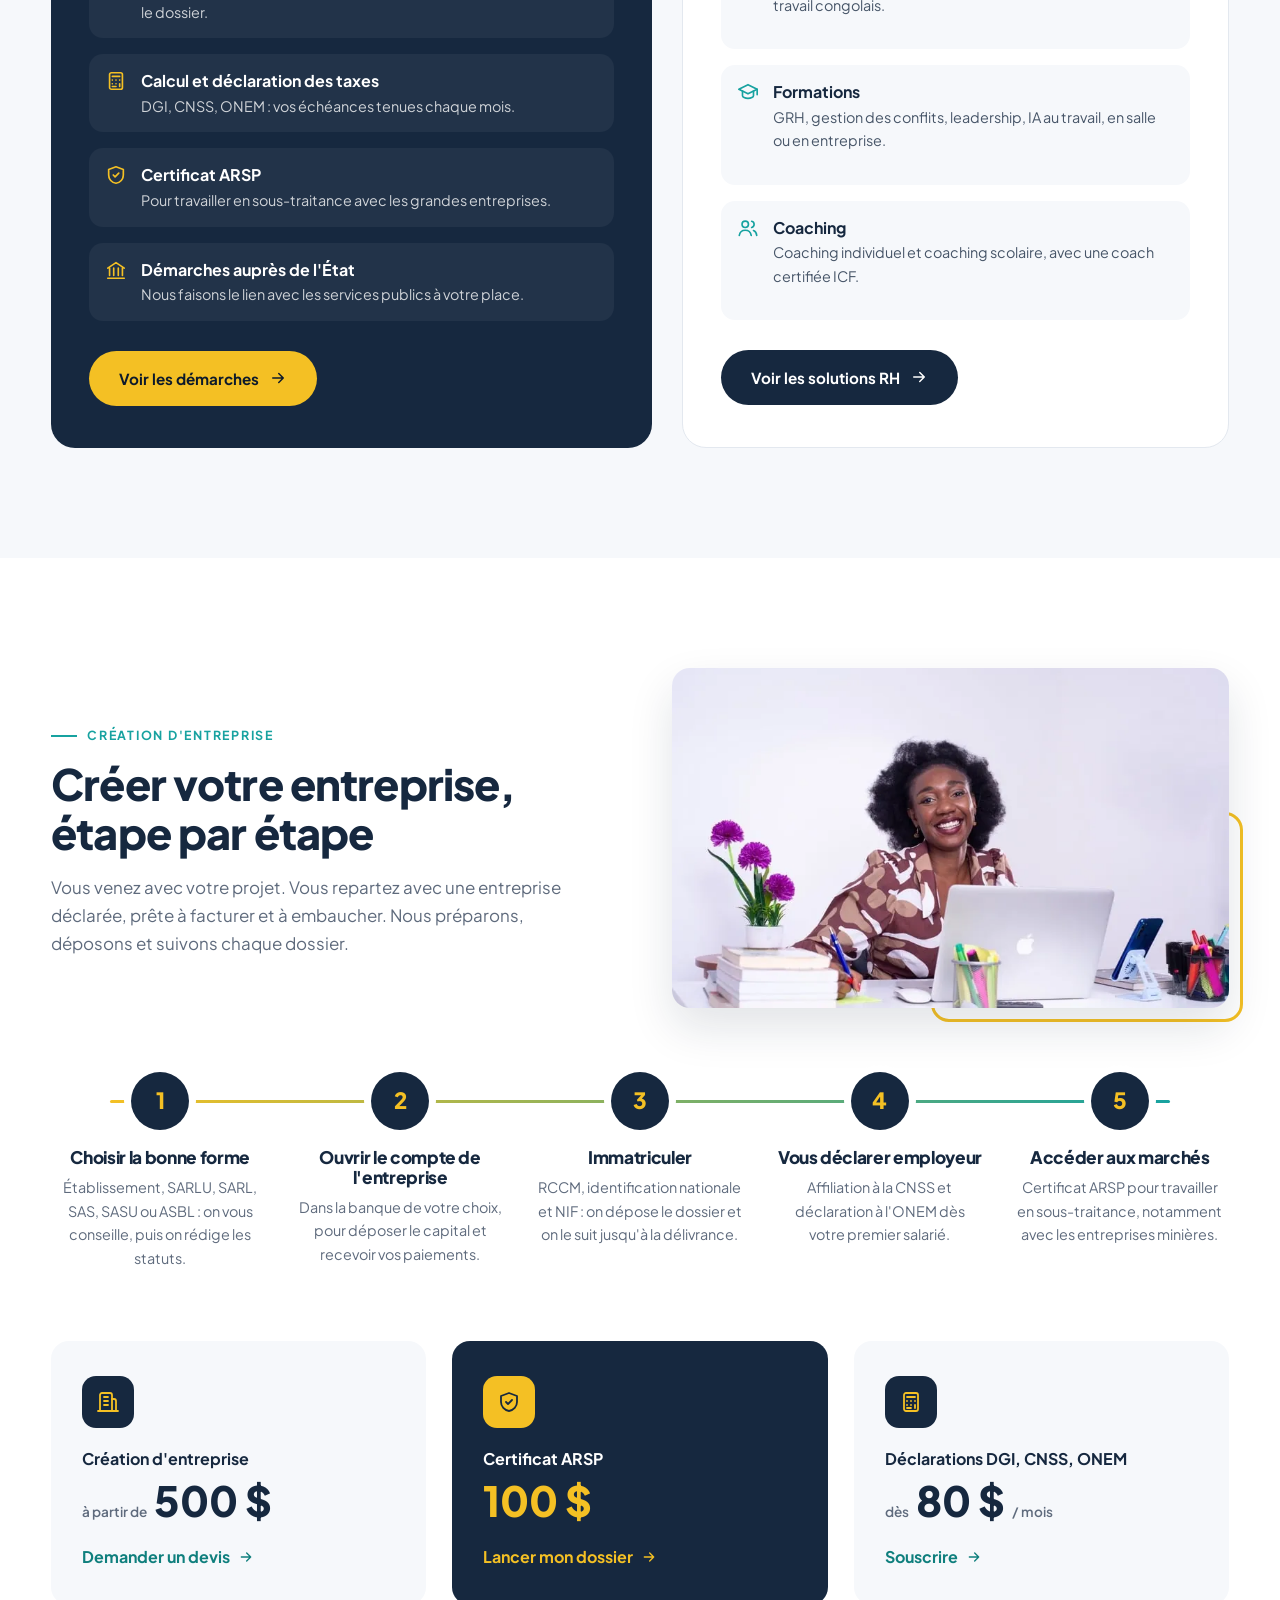
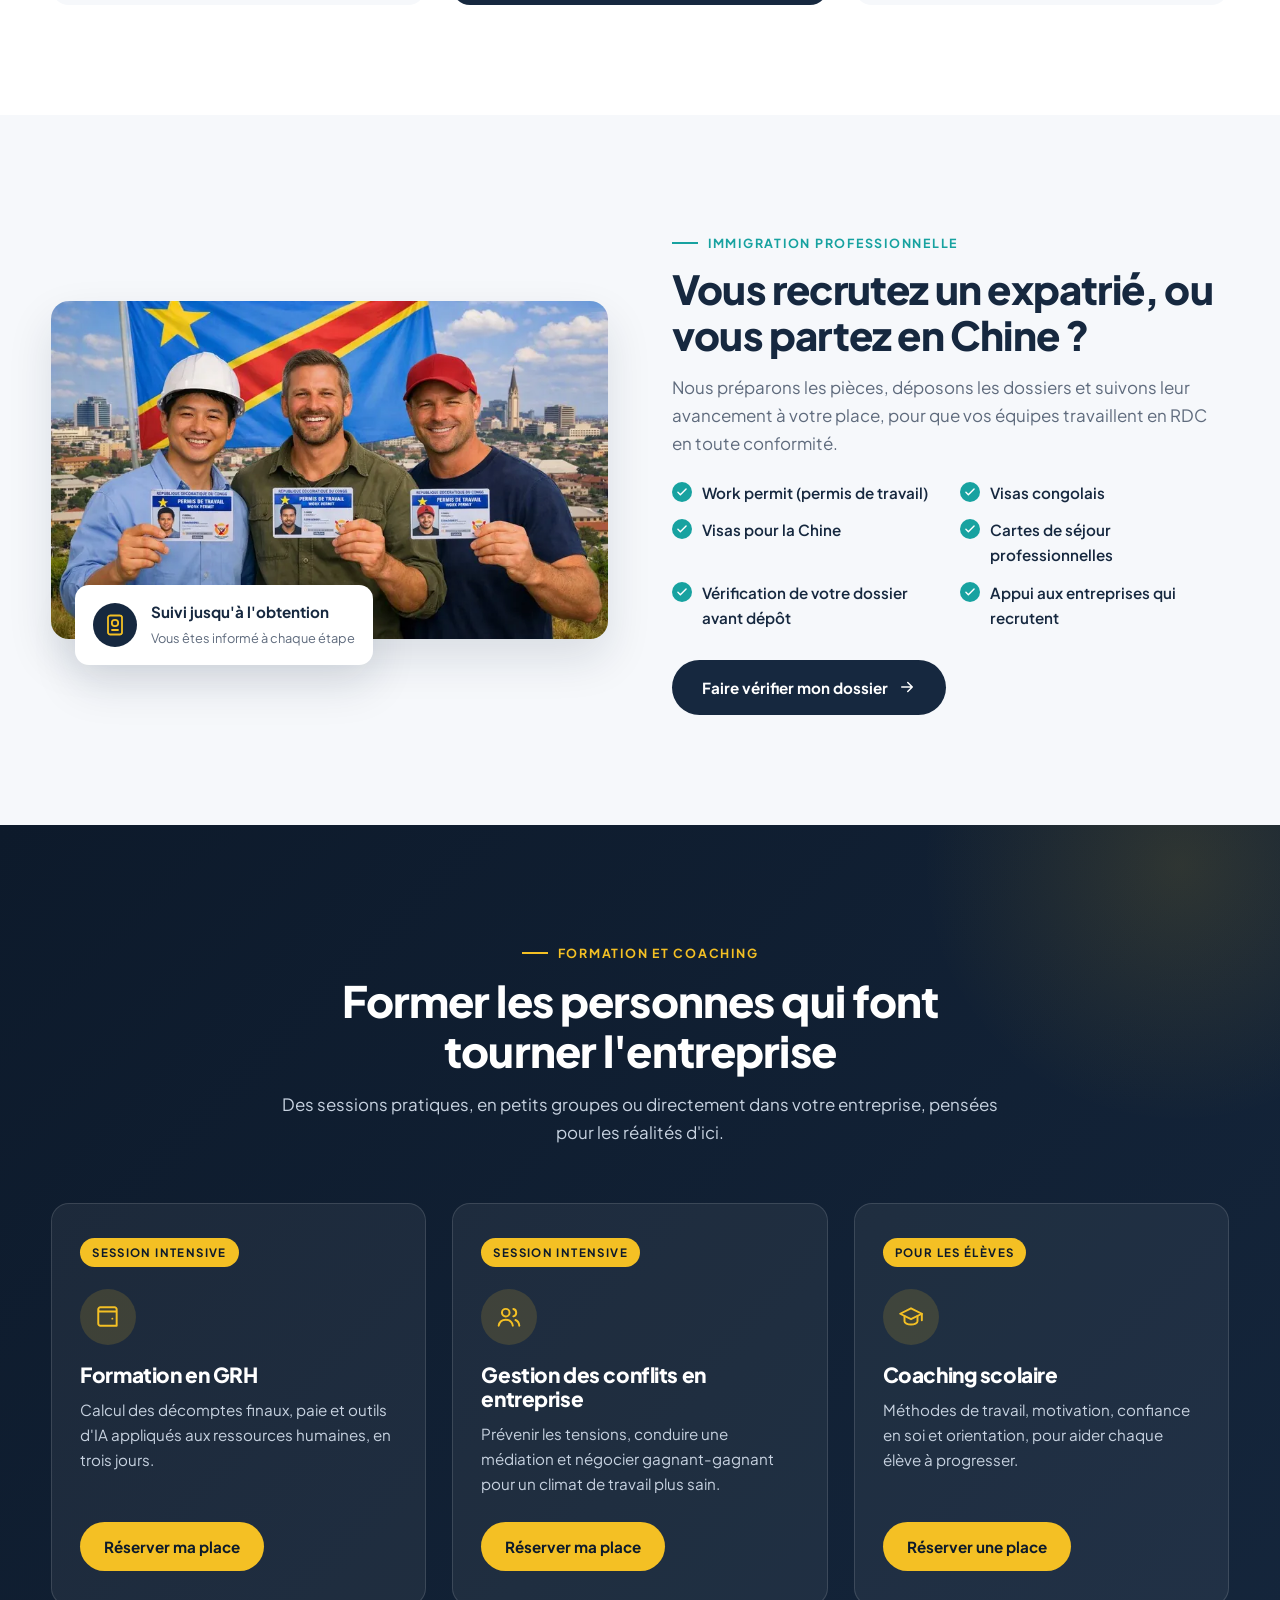
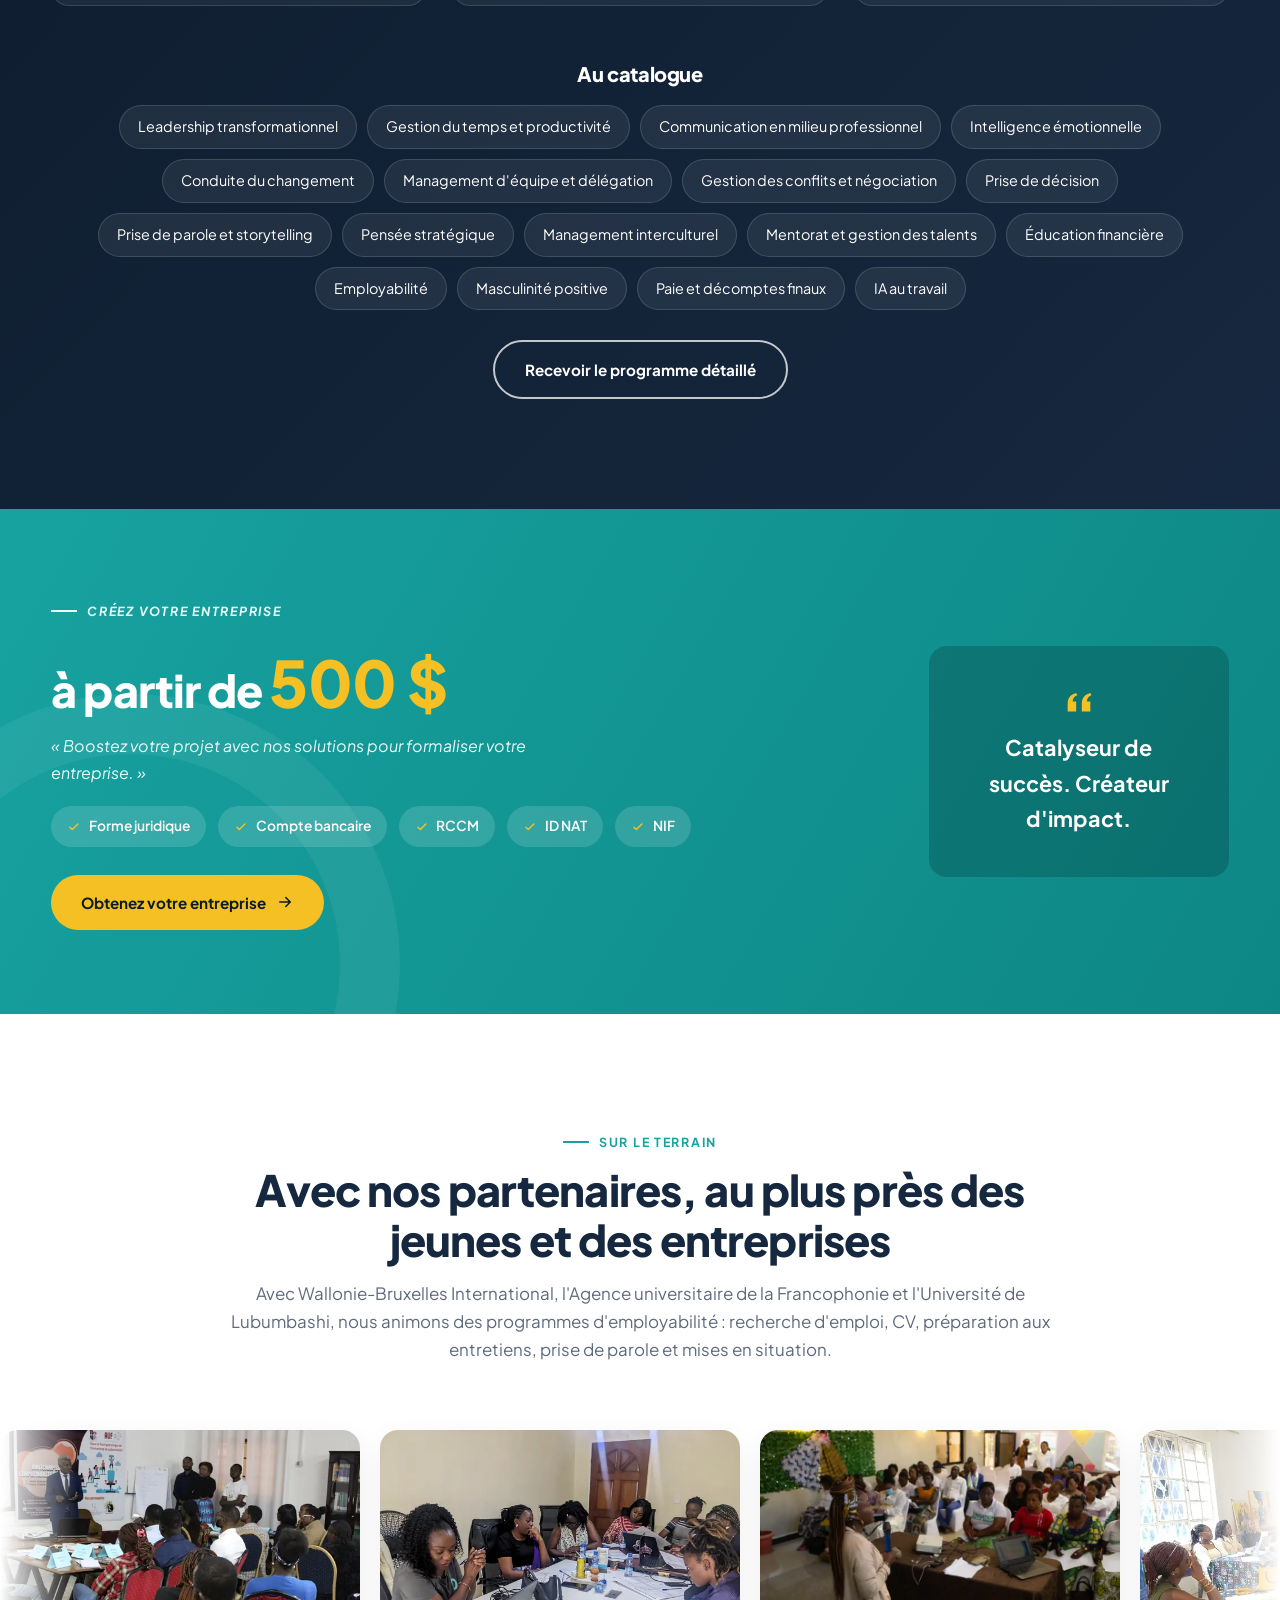
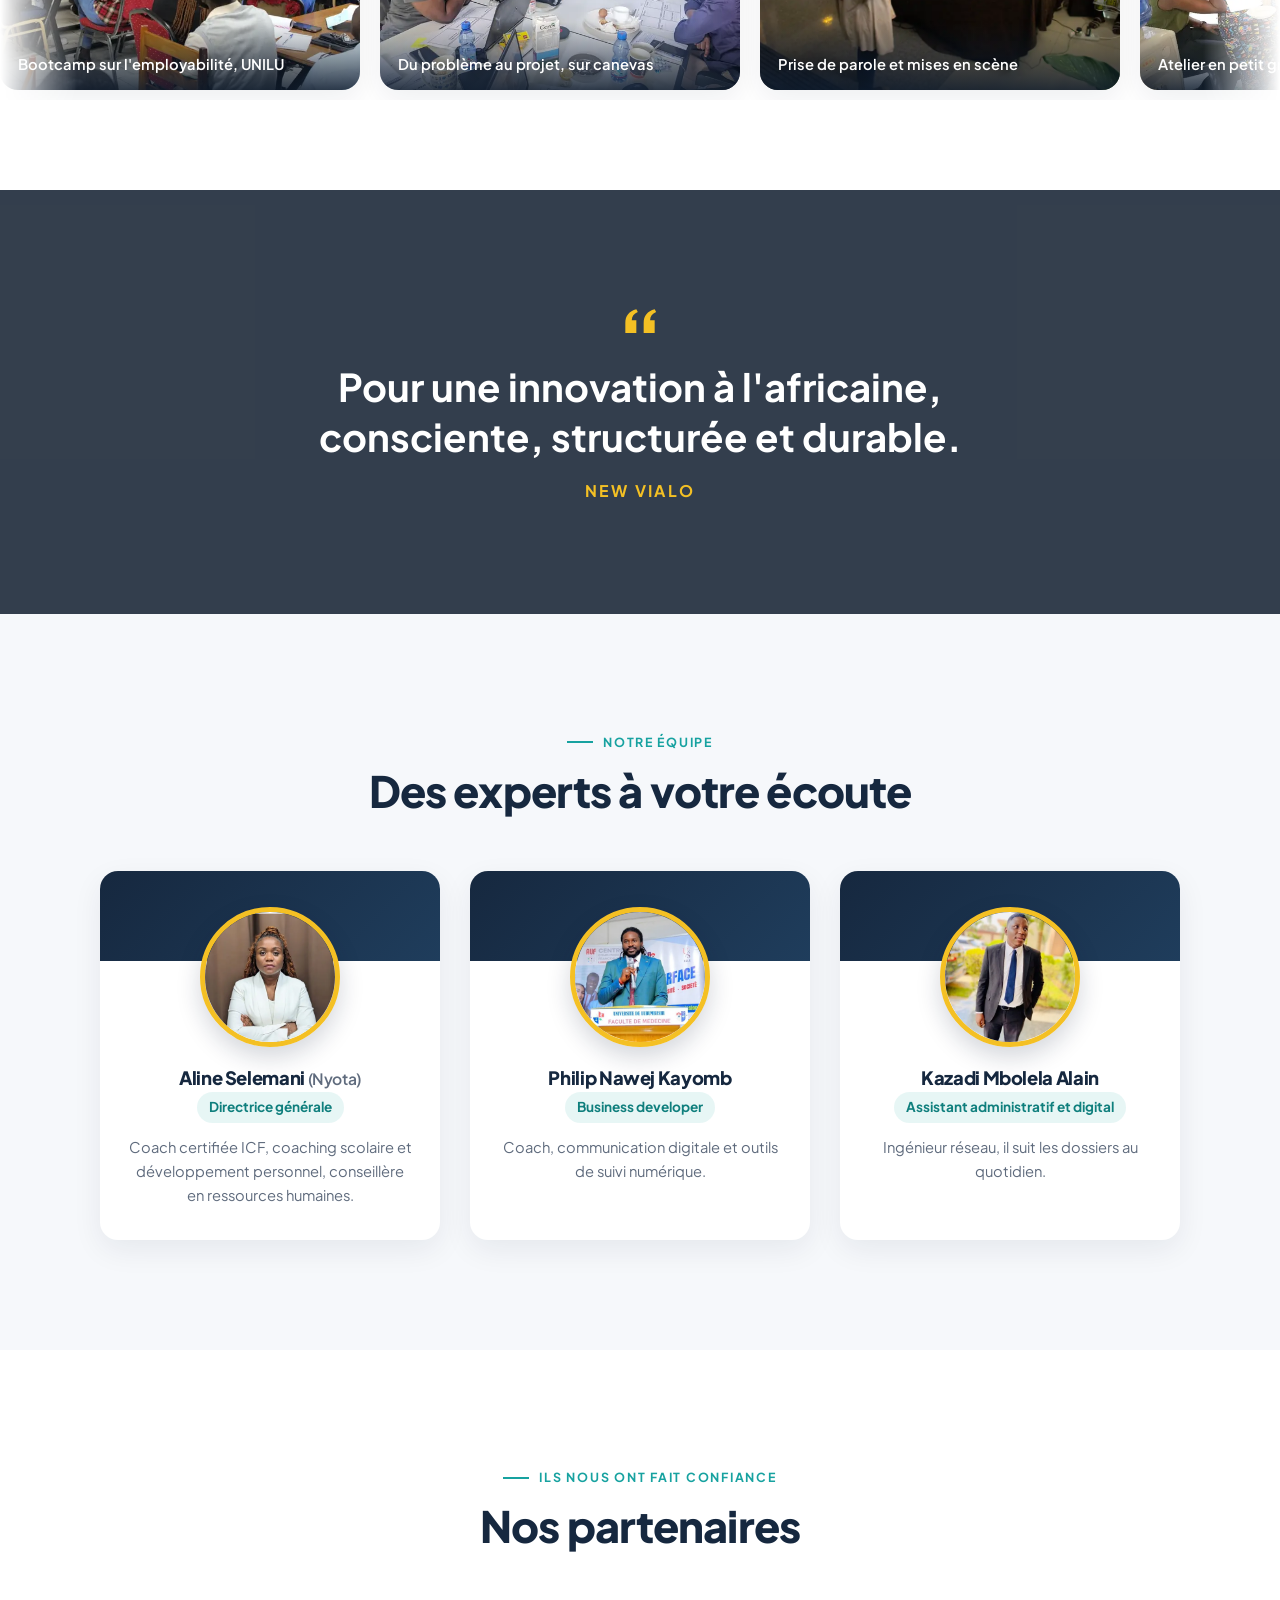
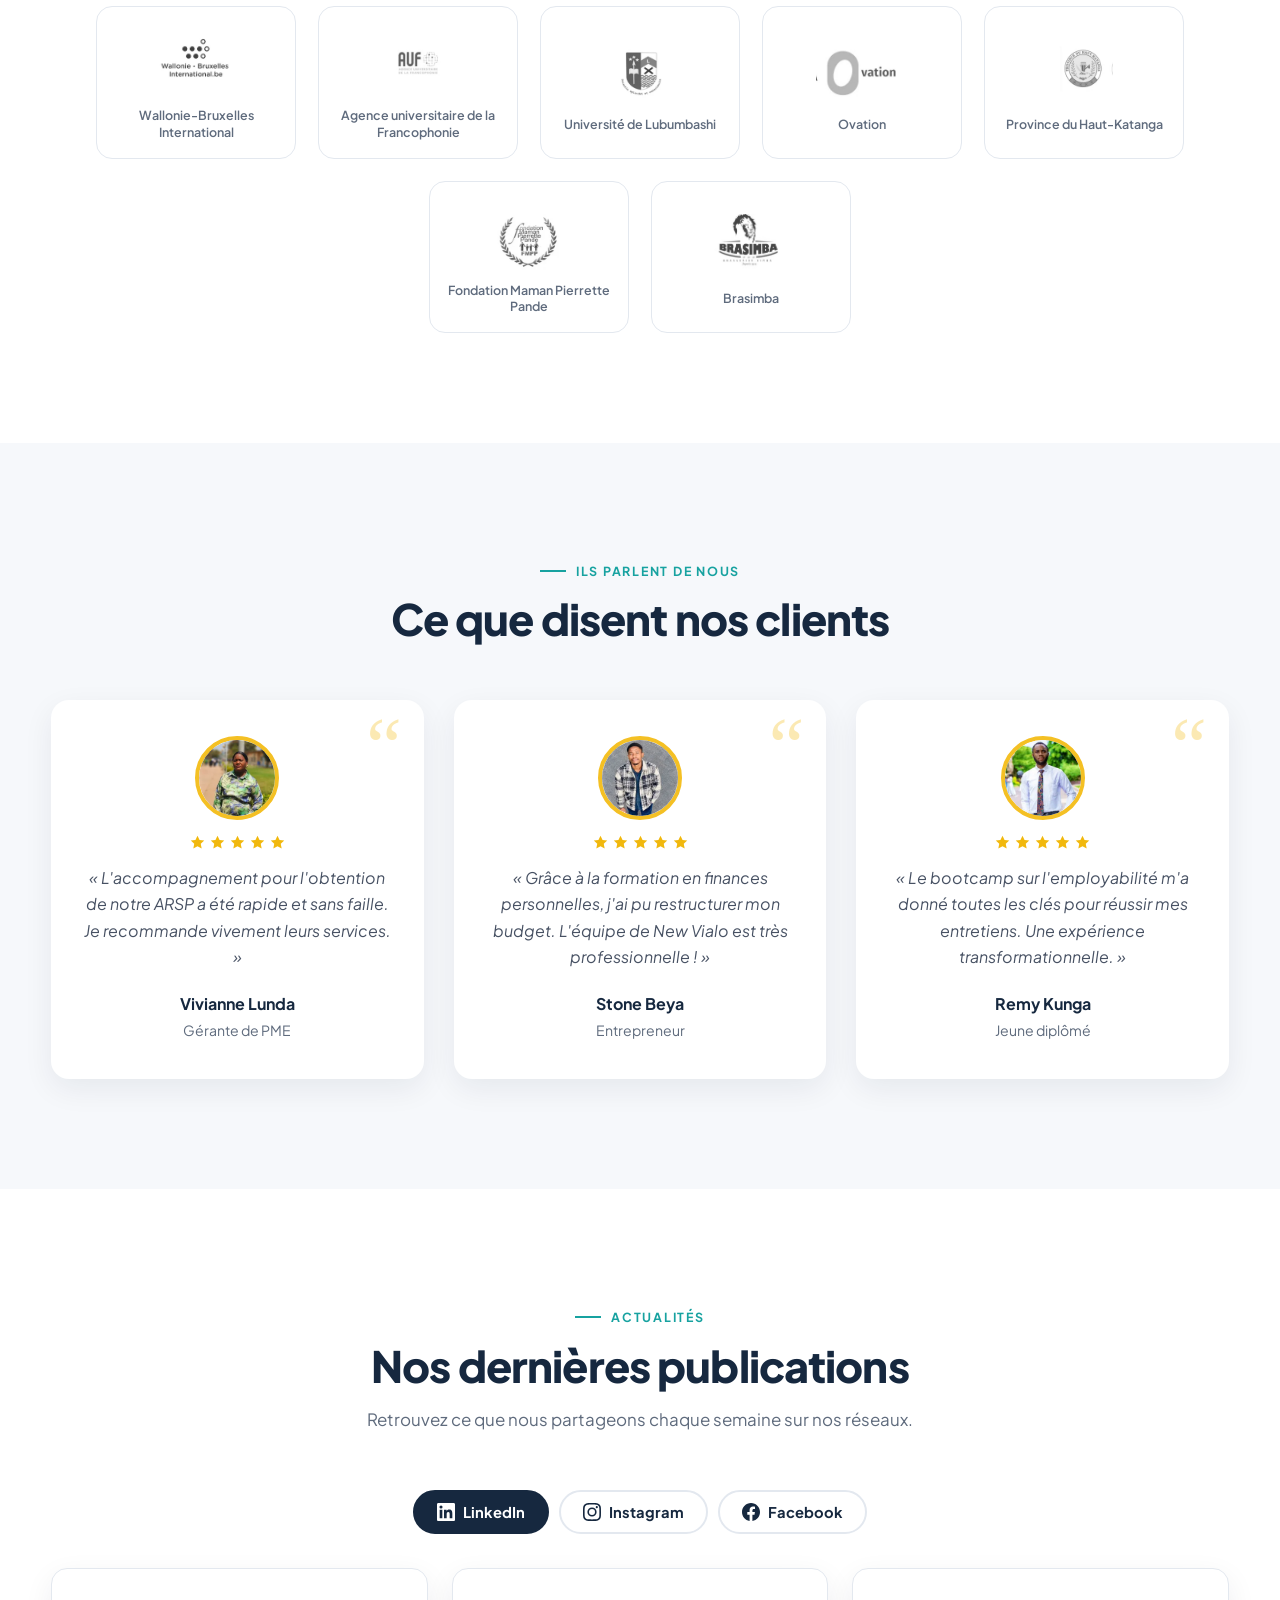
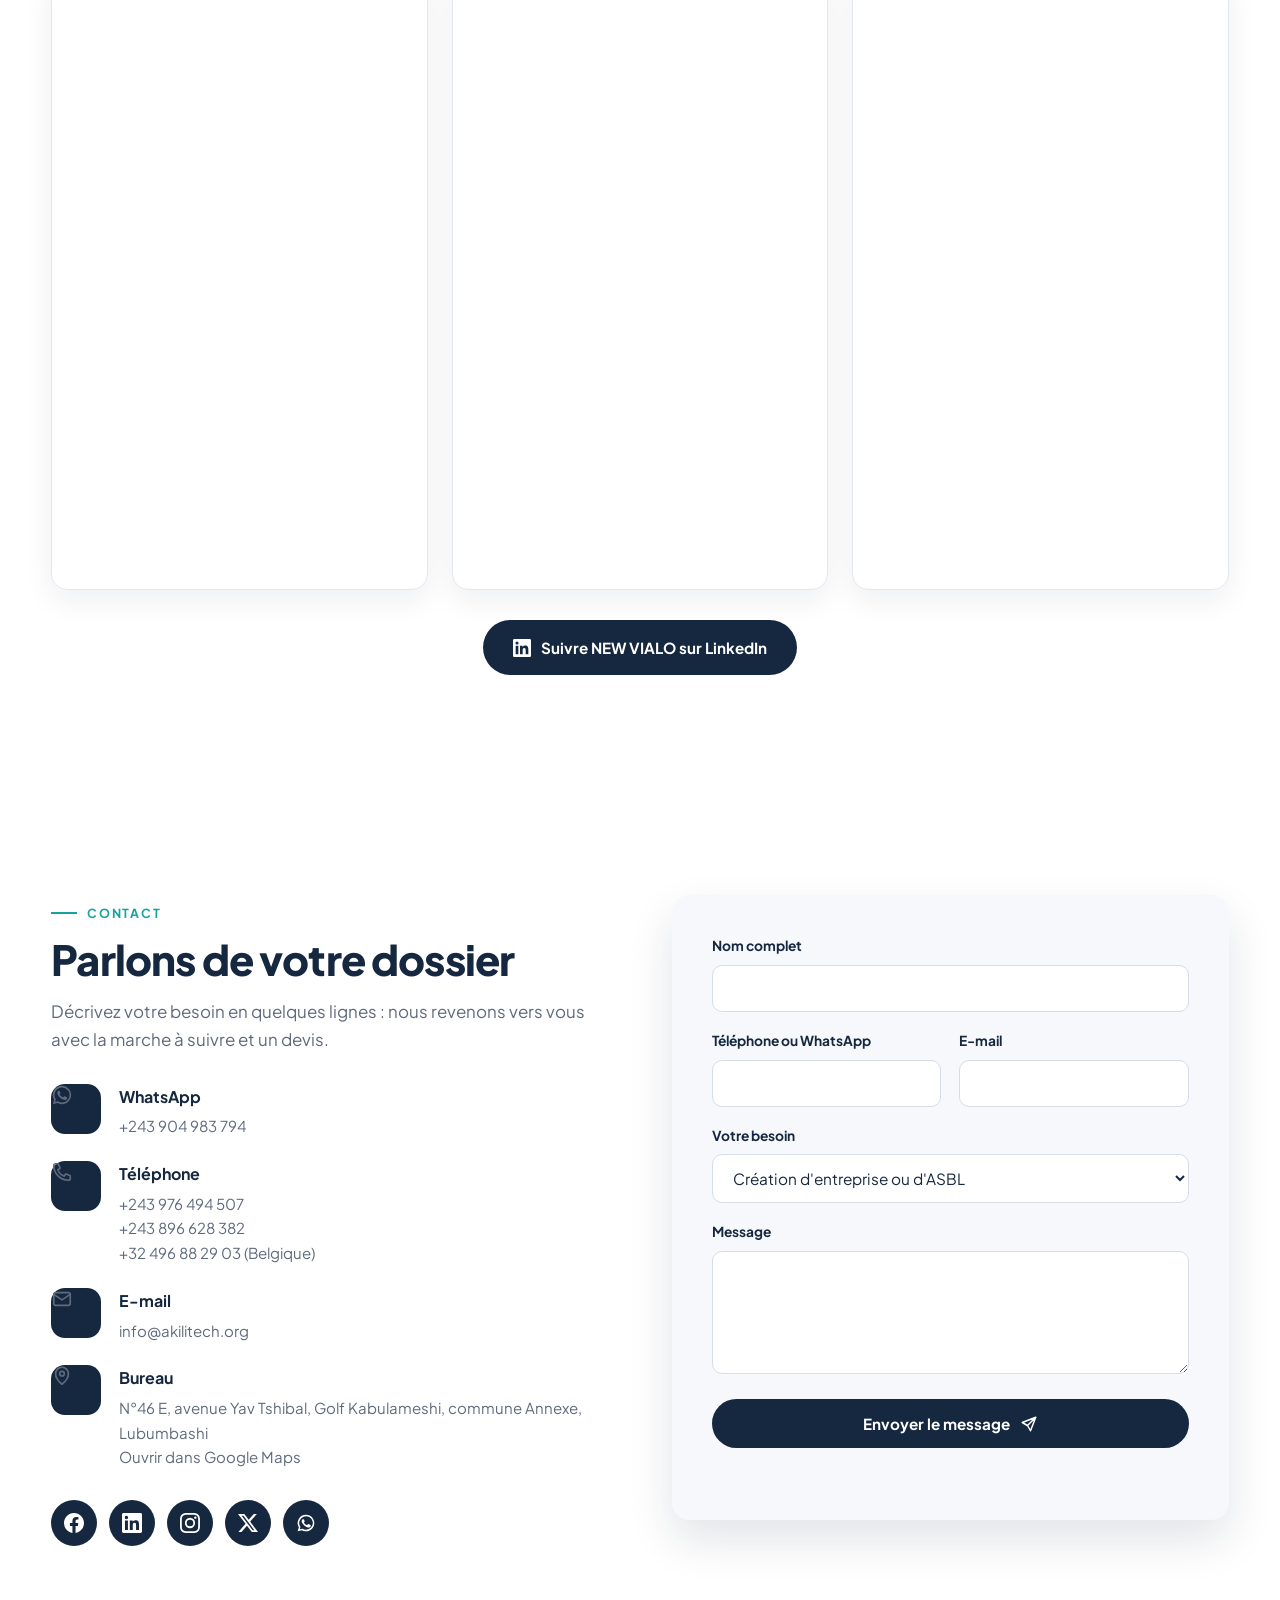
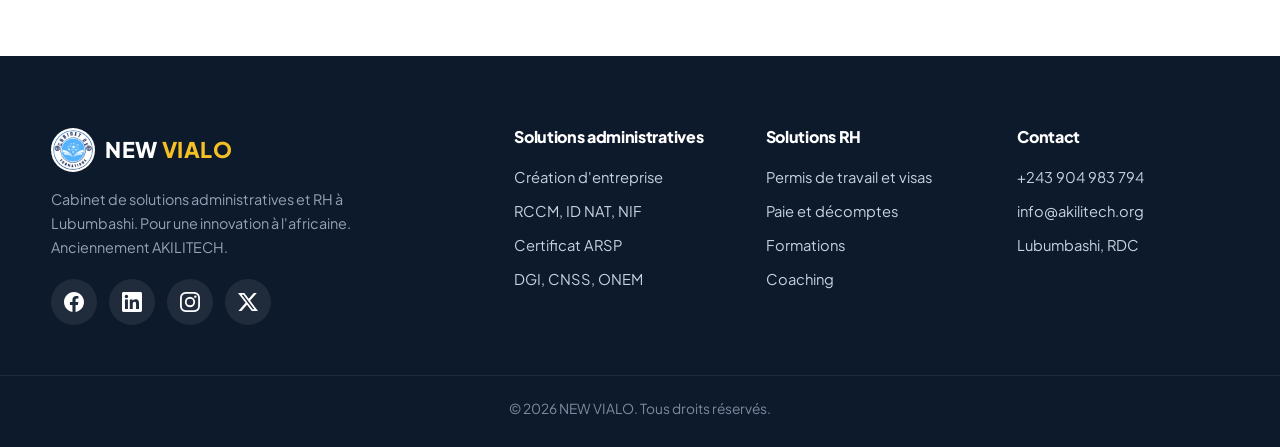
==== commit ff1eecdb: "Mention « anciennement AKILITECH » pour Google et les visiteurs Titre, description, titre principal," ====
--- a/index.html
+++ b/index.html
@@ -3,8 +3,8 @@
 <head>
 <meta charset="UTF-8">
 <meta name="viewport" content="width=device-width, initial-scale=1">
-<title>NEW VIALO Lubumbashi | Solutions administratives et RH : création d'entreprise, ARSP, visas, formation</title>
-<meta name="description" content="NEW VIALO, cabinet de solutions administratives et RH à Lubumbashi : création d'entreprise (RCCM, ID NAT, NIF), certificat ARSP, taxes et déclarations DGI, CNSS, ONEM, permis de travail et visas, formation et coaching.">
+<title>NEW VIALO (ex-AKILITECH) Lubumbashi | Solutions administratives et RH : création d'entreprise, ARSP, visas, formation</title>
+<meta name="description" content="NEW VIALO (anciennement AKILITECH), cabinet de solutions administratives et RH à Lubumbashi : création d'entreprise (RCCM, ID NAT, NIF), certificat ARSP, taxes et déclarations DGI, CNSS, ONEM, permis de travail et visas, formation et coaching.">
 <link rel="canonical" href="https://akilitech.org/">
 <meta name="robots" content="index, follow">
 <meta name="theme-color" content="#16283f">
@@ -13,7 +13,7 @@
 <meta property="og:url" content="https://akilitech.org/">
 <meta property="og:site_name" content="NEW VIALO">
 <meta property="og:locale" content="fr_FR">
-<meta property="og:title" content="NEW VIALO | Solutions administratives et RH à Lubumbashi">
+<meta property="og:title" content="NEW VIALO (ex-AKILITECH) | Solutions administratives et RH à Lubumbashi">
 <meta property="og:description" content="Création d'entreprise, documents officiels, taxes, ARSP, permis de travail et visas, formation et coaching.">
 <meta property="og:image" content="https://akilitech.org/assets/img/og-cover.jpg">
 <meta property="og:image:width" content="1200">
@@ -163,7 +163,7 @@
   <div class="hero-overlay"></div>
   <div class="container hero-content">
     <p class="hero-tag">✦ Cabinet de solutions administratives et RH ✦</p>
-    <h1><span class="visually-hidden">NEW VIALO, cabinet de solutions administratives et RH à Lubumbashi. </span><span class="typing" id="typing-text" aria-hidden="true">Vos démarches, notre affaire.</span></h1>
+    <h1><span class="visually-hidden">NEW VIALO (anciennement AKILITECH), cabinet de solutions administratives et RH à Lubumbashi. </span><span class="typing" id="typing-text" aria-hidden="true">Vos démarches, notre affaire.</span></h1>
     <p class="hero-sub">Création de société, documents officiels, taxes et démarches auprès des services de l'État, mais aussi visas, permis de travail, formation et coaching : à Lubumbashi, NEW VIALO s'occupe de tout, avec un seul interlocuteur.</p>
     <div class="hero-btns">
       <a href="#administratif" class="btn btn-yellow pulse">Démarrer une démarche <svg><use href="#i-arrow"/></svg></a>
@@ -551,7 +551,7 @@
   <div class="container footer-inner">
     <div class="footer-col">
       <a href="#accueil" class="logo"><img src="assets/img/logo.png" alt="" width="44" height="44"><span>NEW <em>VIALO</em></span></a>
-      <p>Cabinet de solutions administratives et RH à Lubumbashi. Pour une innovation à l'africaine.</p>
+      <p>Cabinet de solutions administratives et RH à Lubumbashi. Pour une innovation à l'africaine. Anciennement AKILITECH.</p>
       <div class="social-full">
         <a href="https://www.facebook.com/profile.php?id=61594848247339" target="_blank" rel="noopener" aria-label="Facebook" class="s-fb"><svg><use href="#i-facebook"/></svg></a>
         <a href="https://www.linkedin.com/company/newvialo" target="_blank" rel="noopener" aria-label="LinkedIn" class="s-li"><svg><use href="#i-linkedin"/></svg></a>
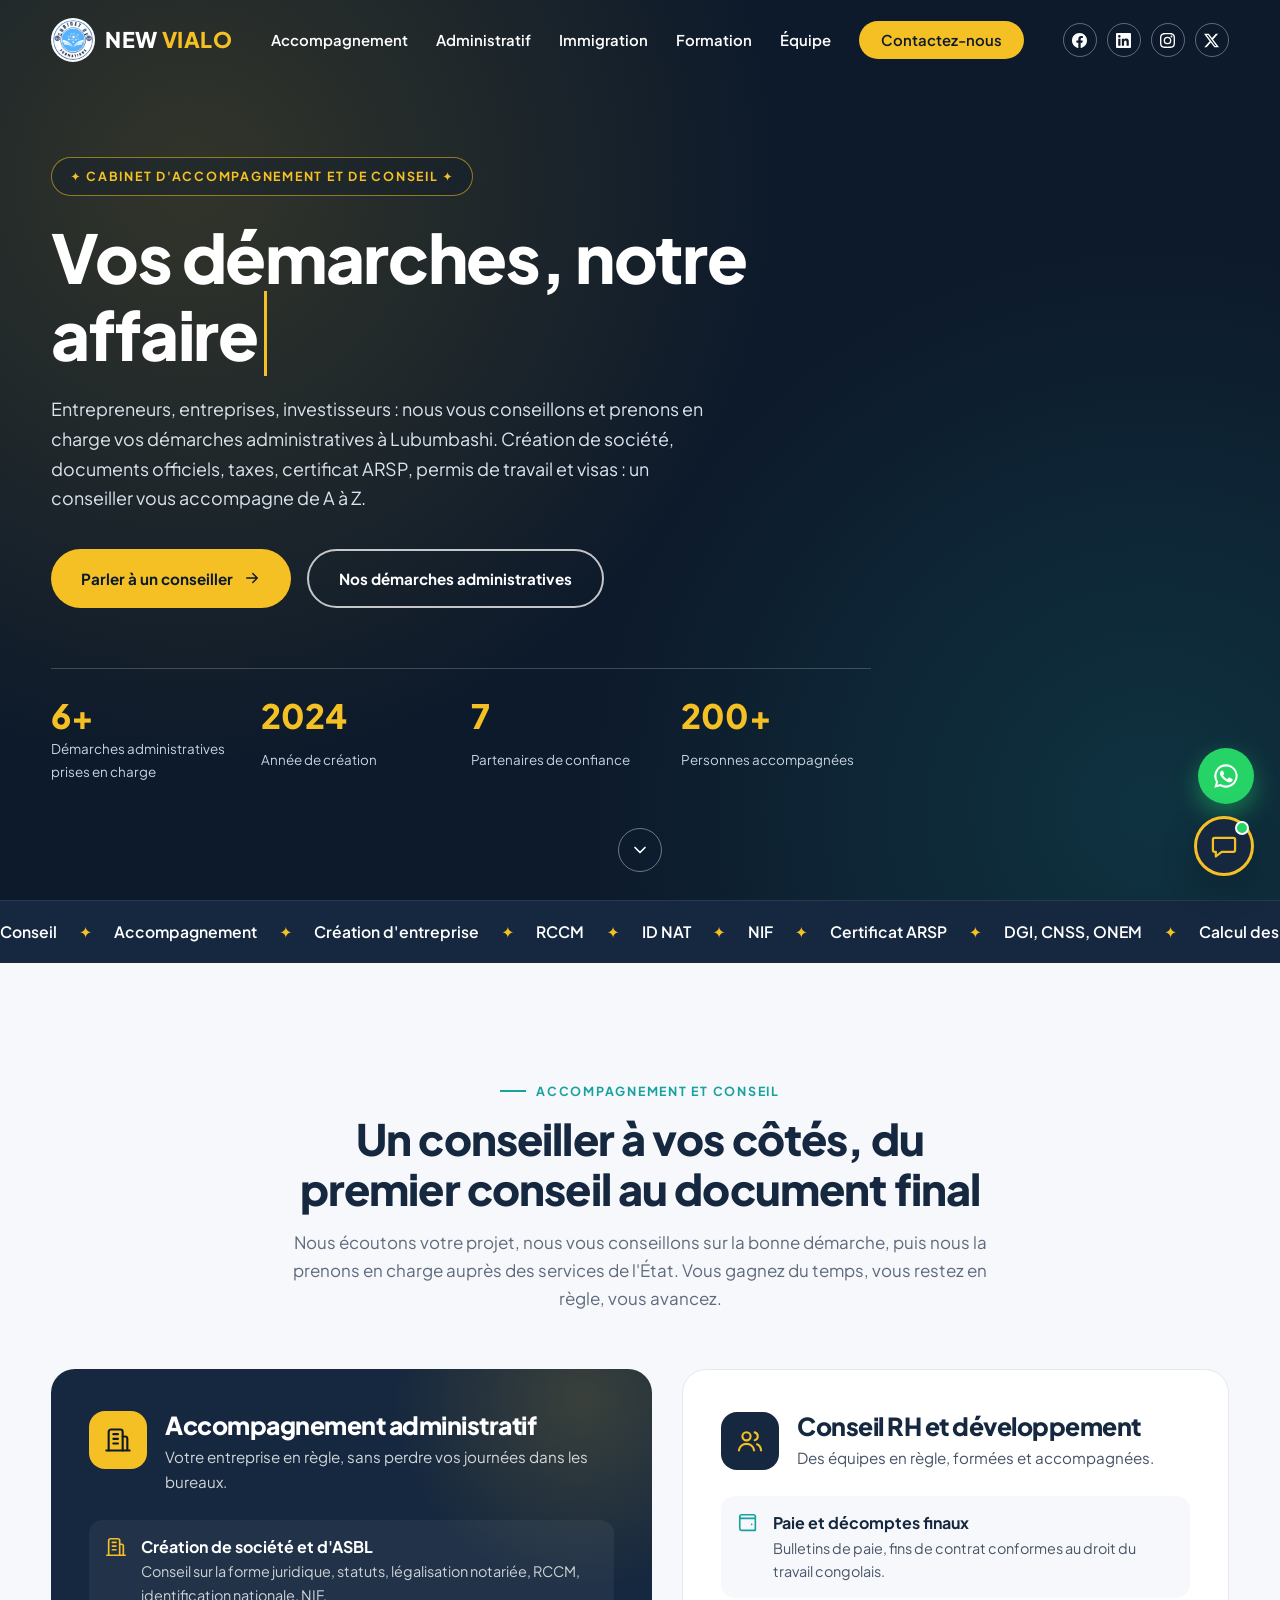
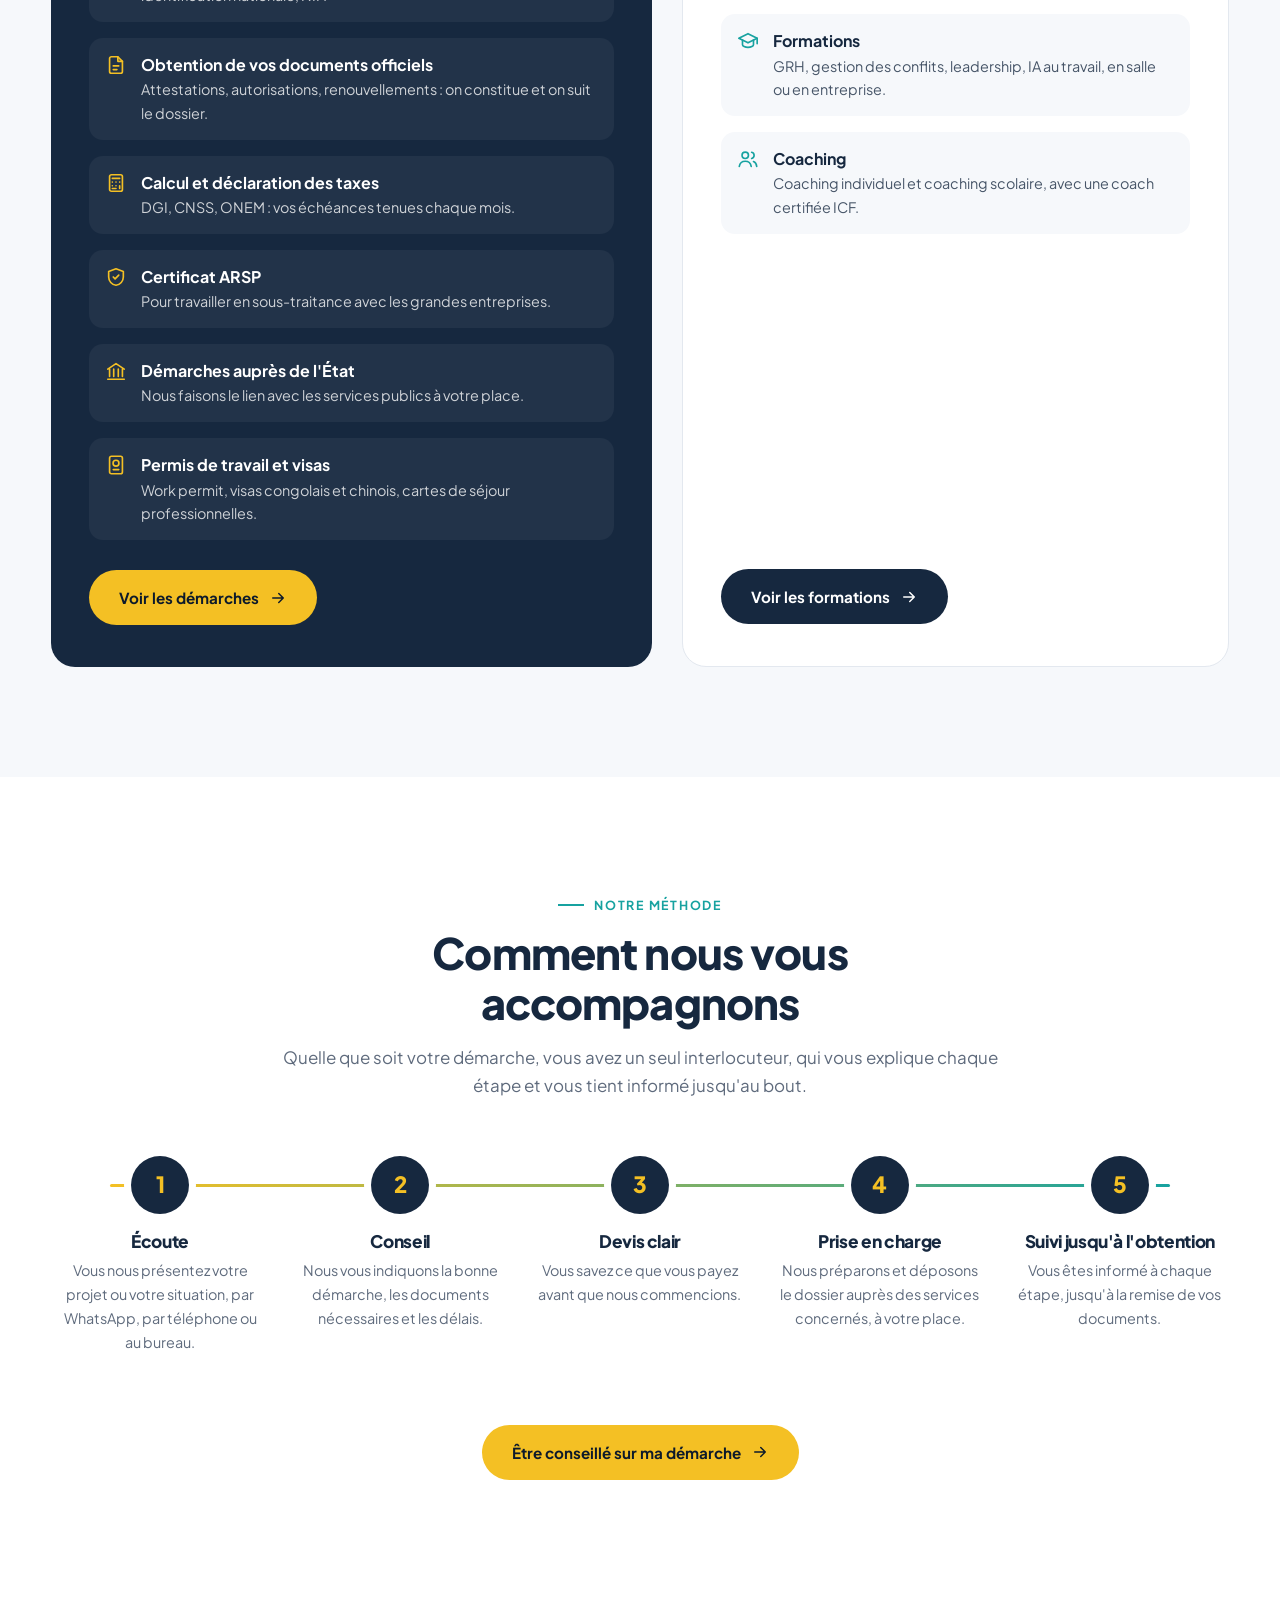
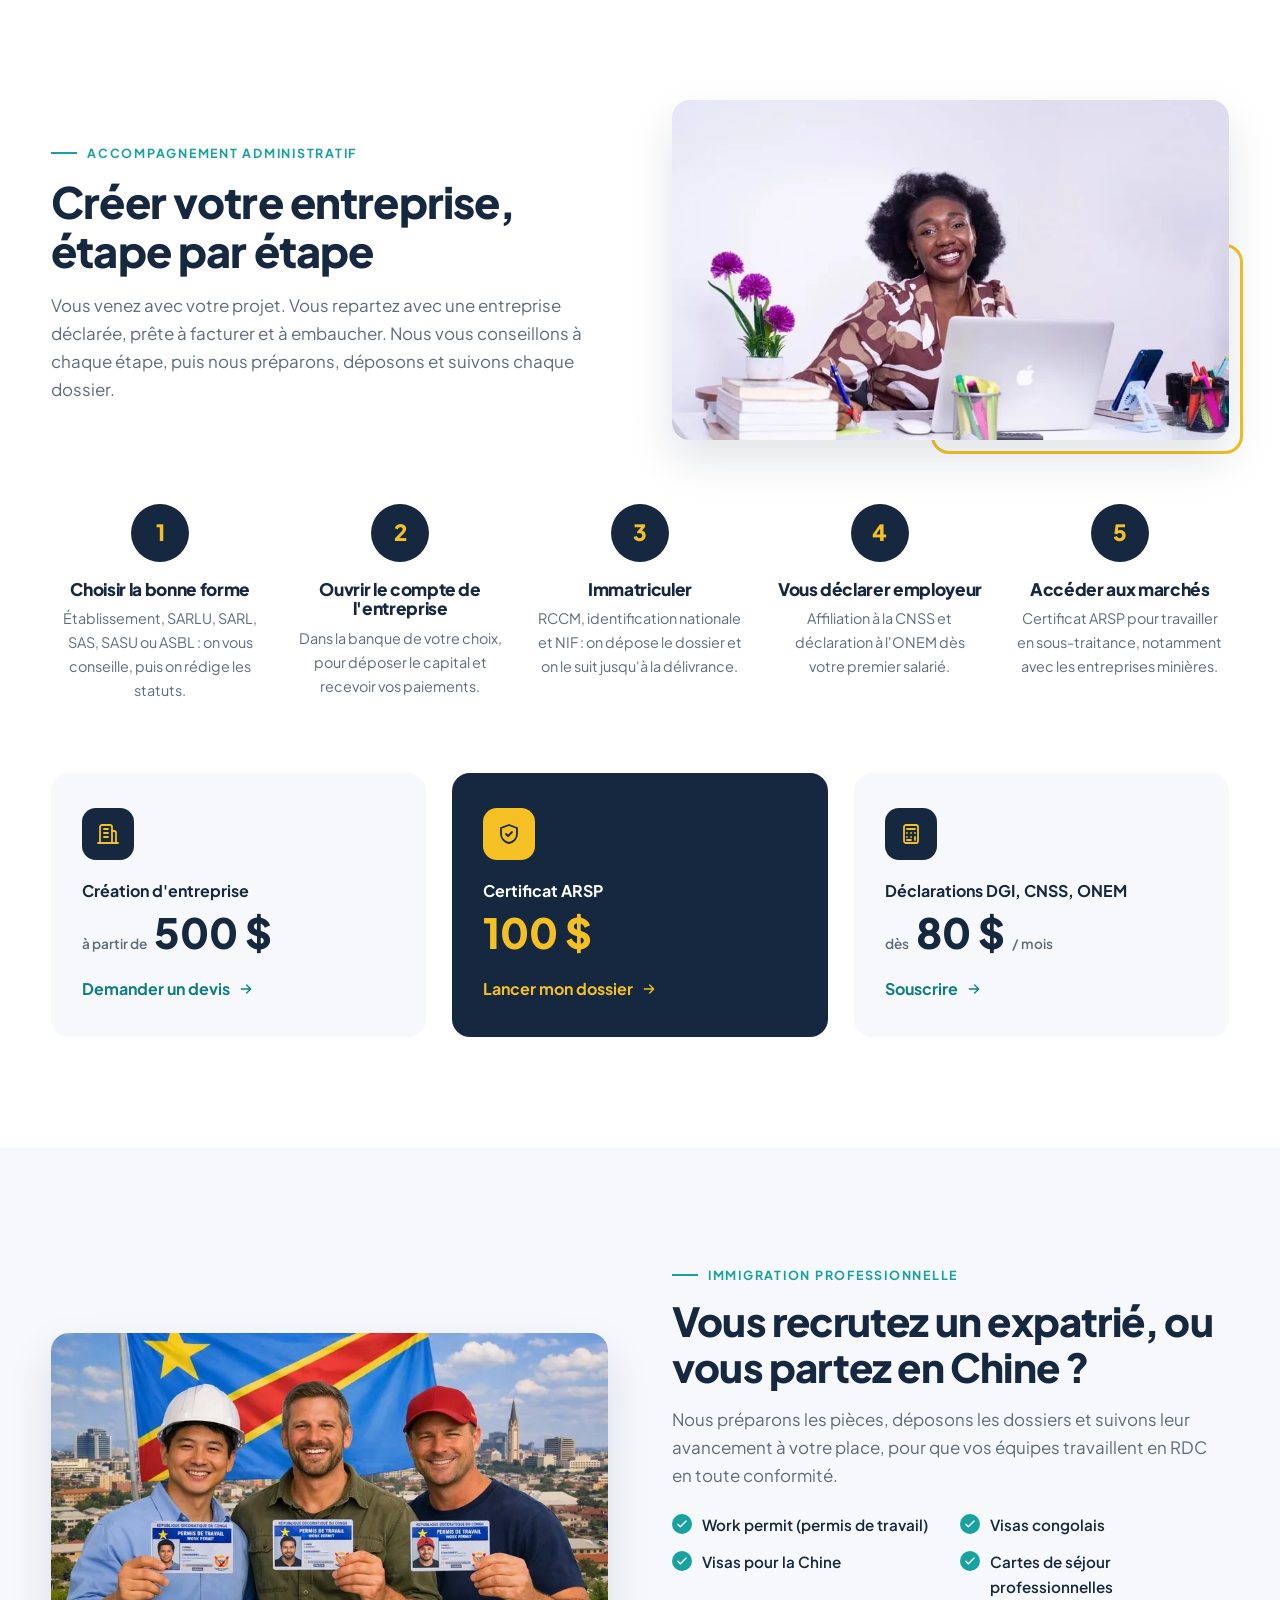
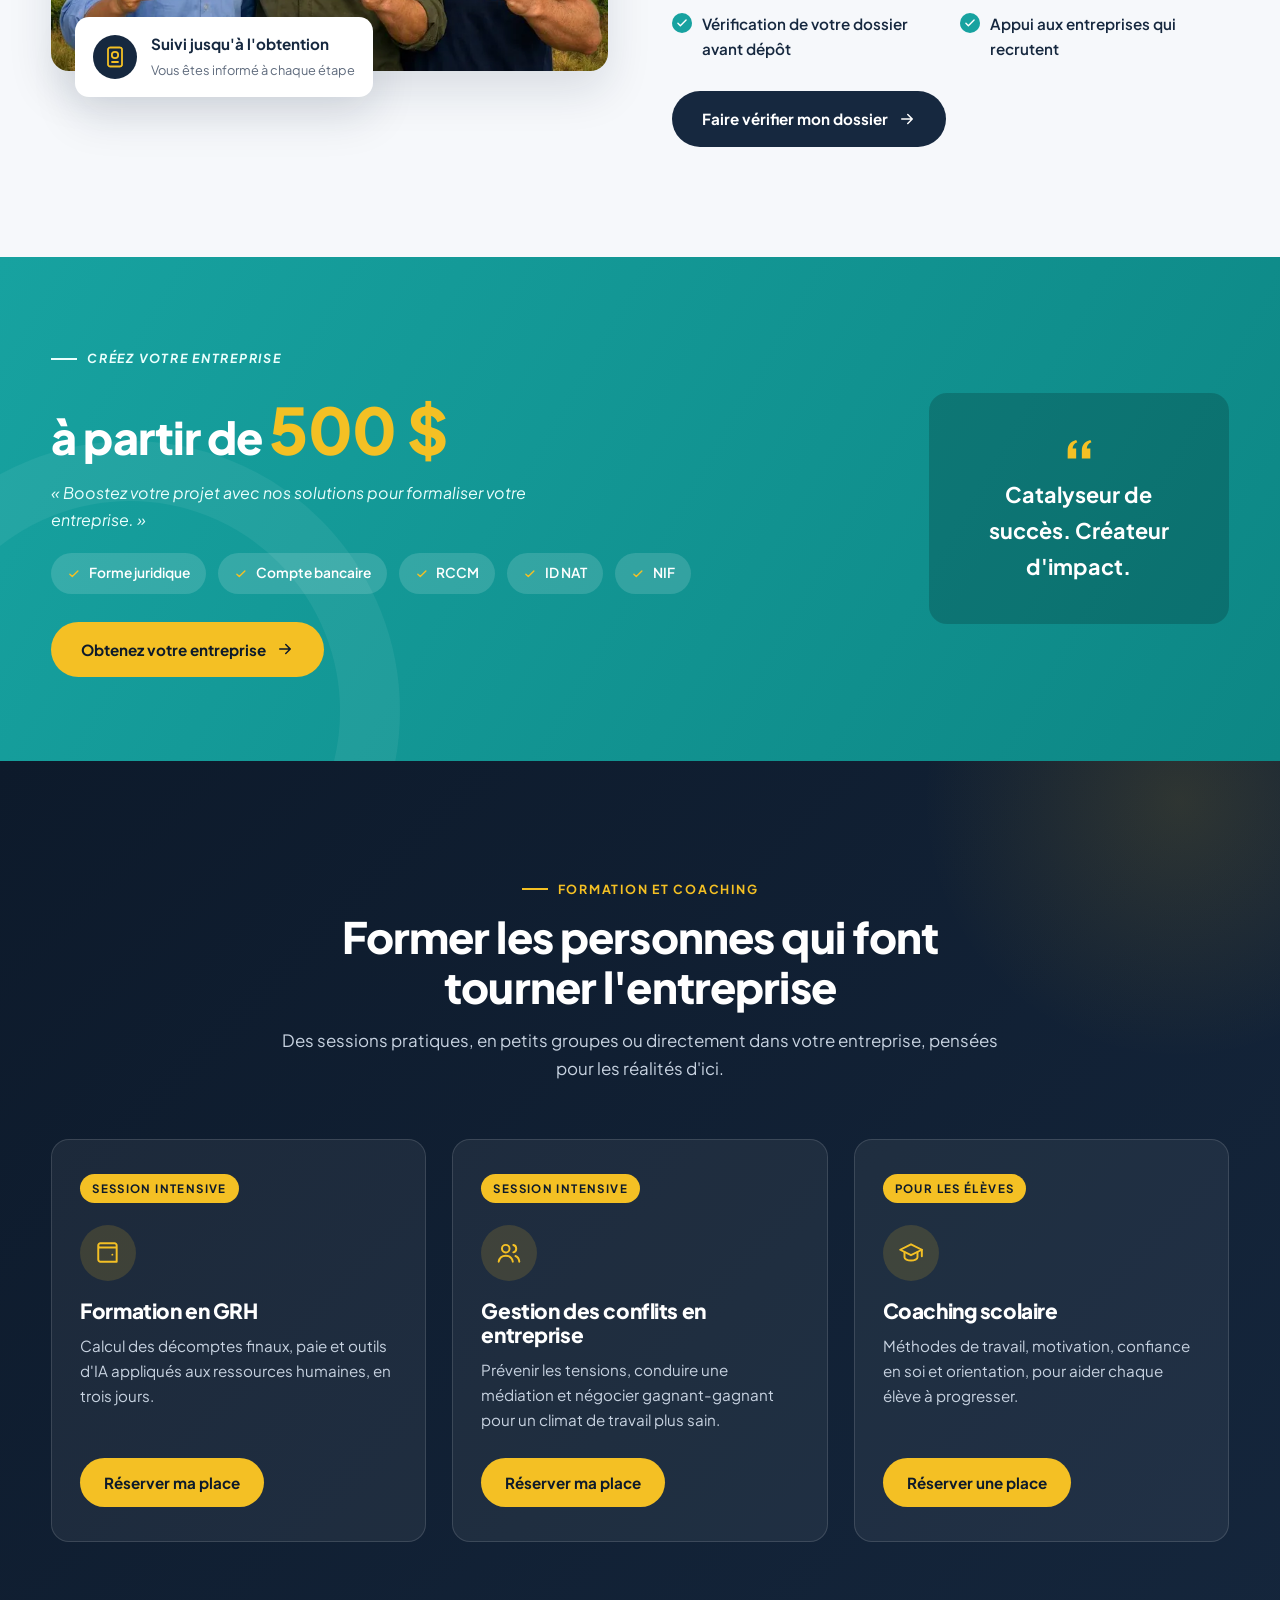
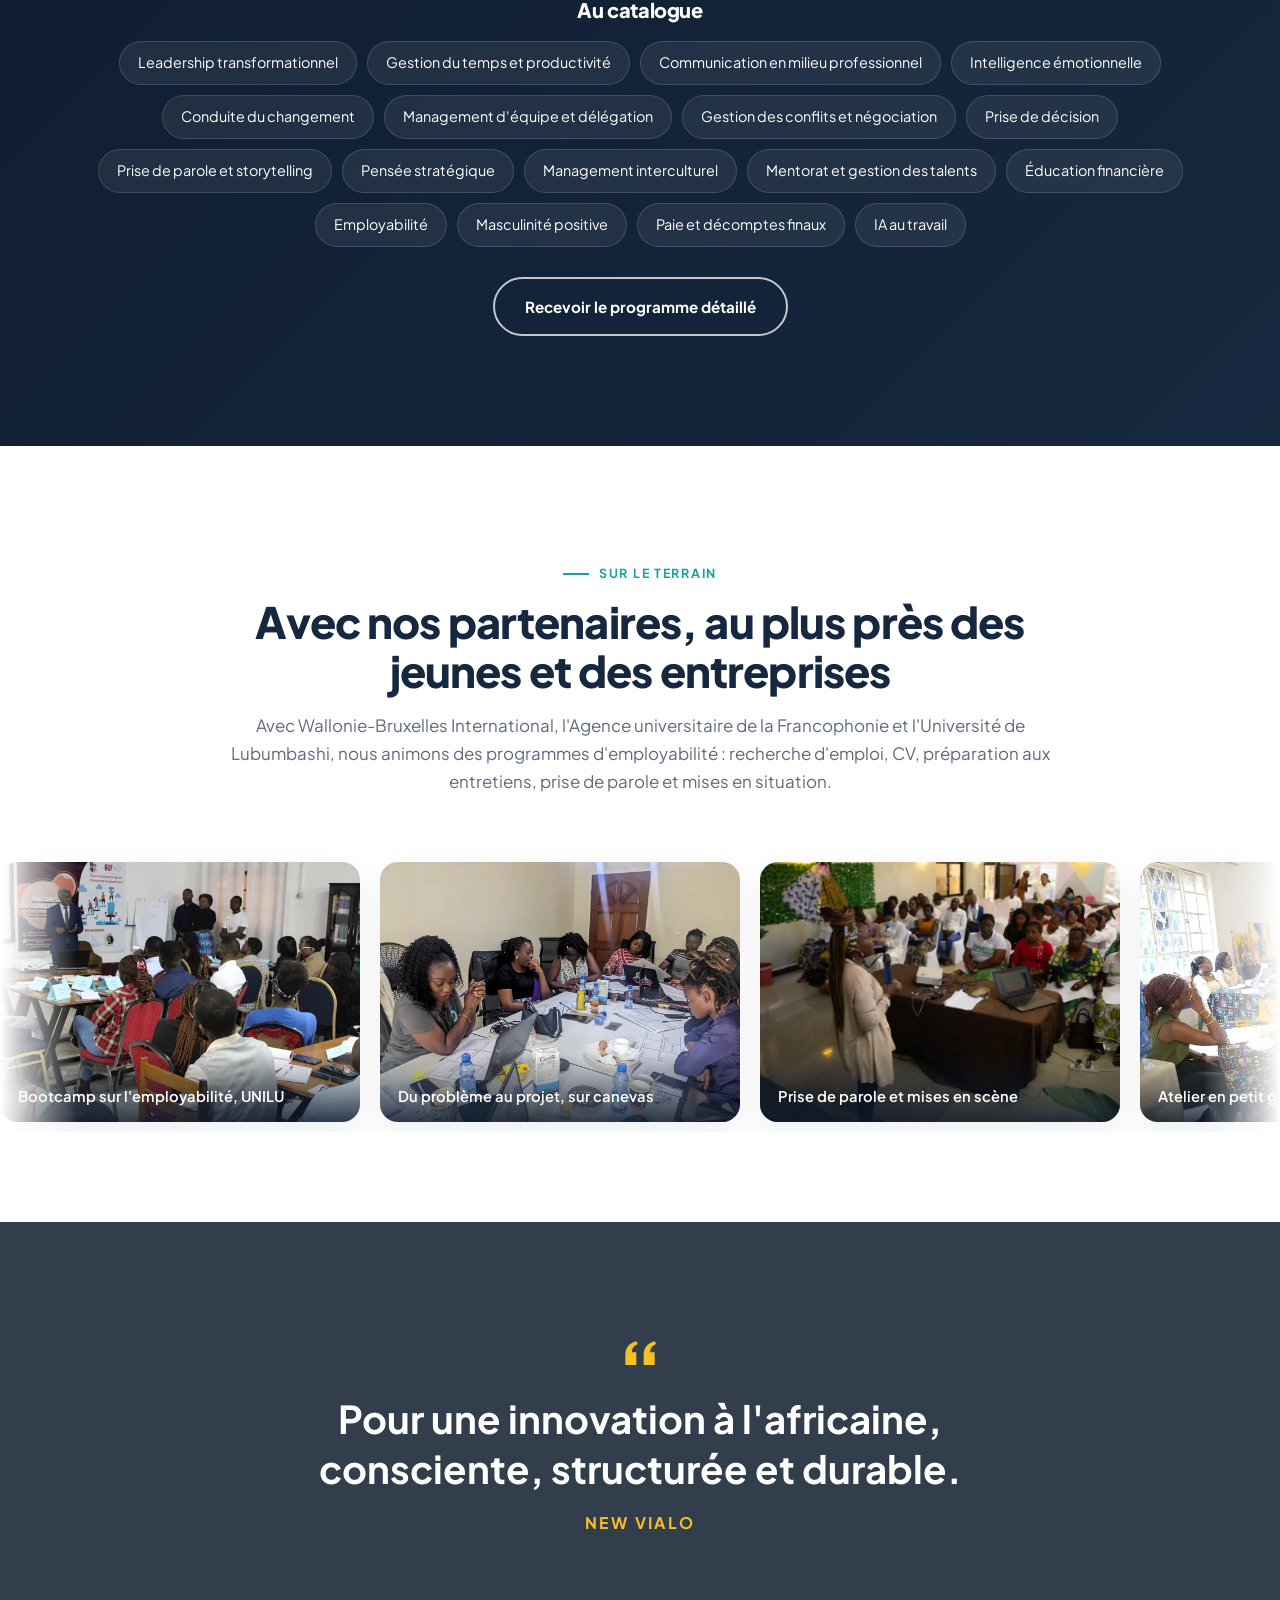
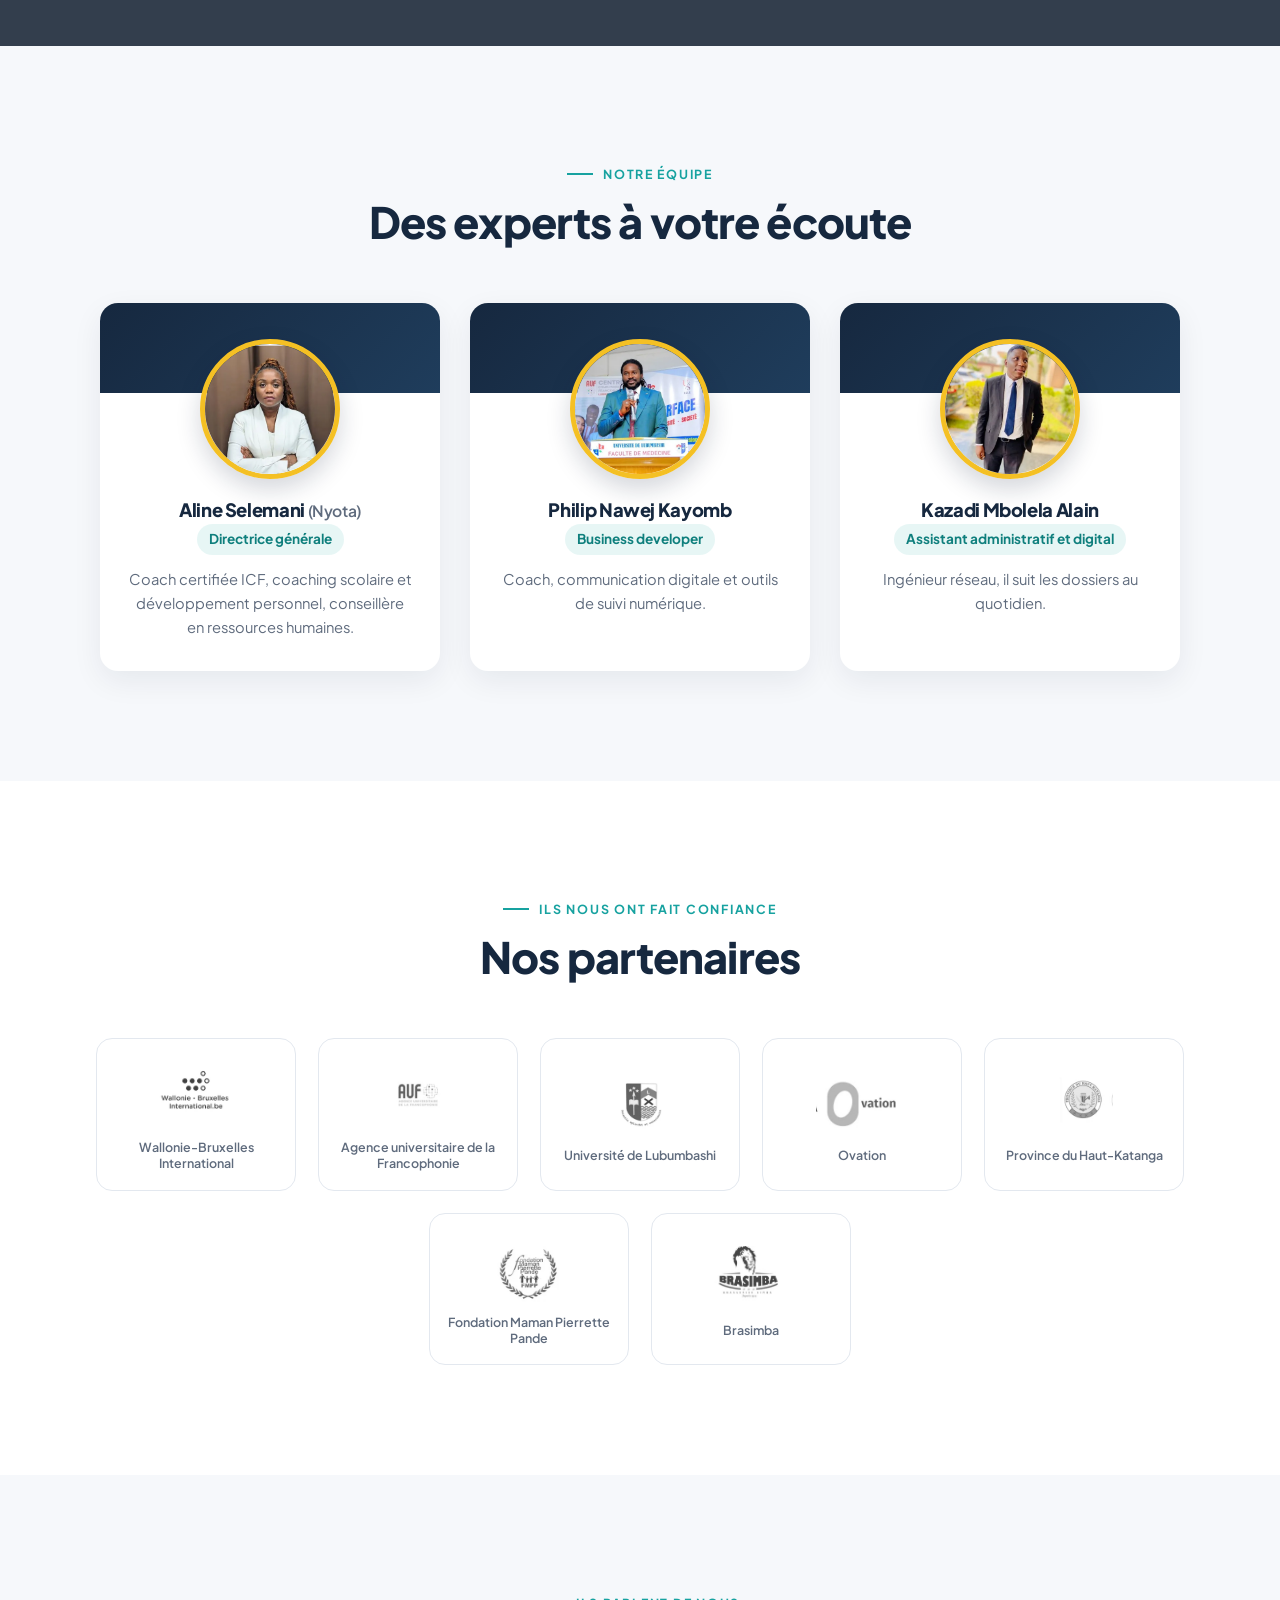
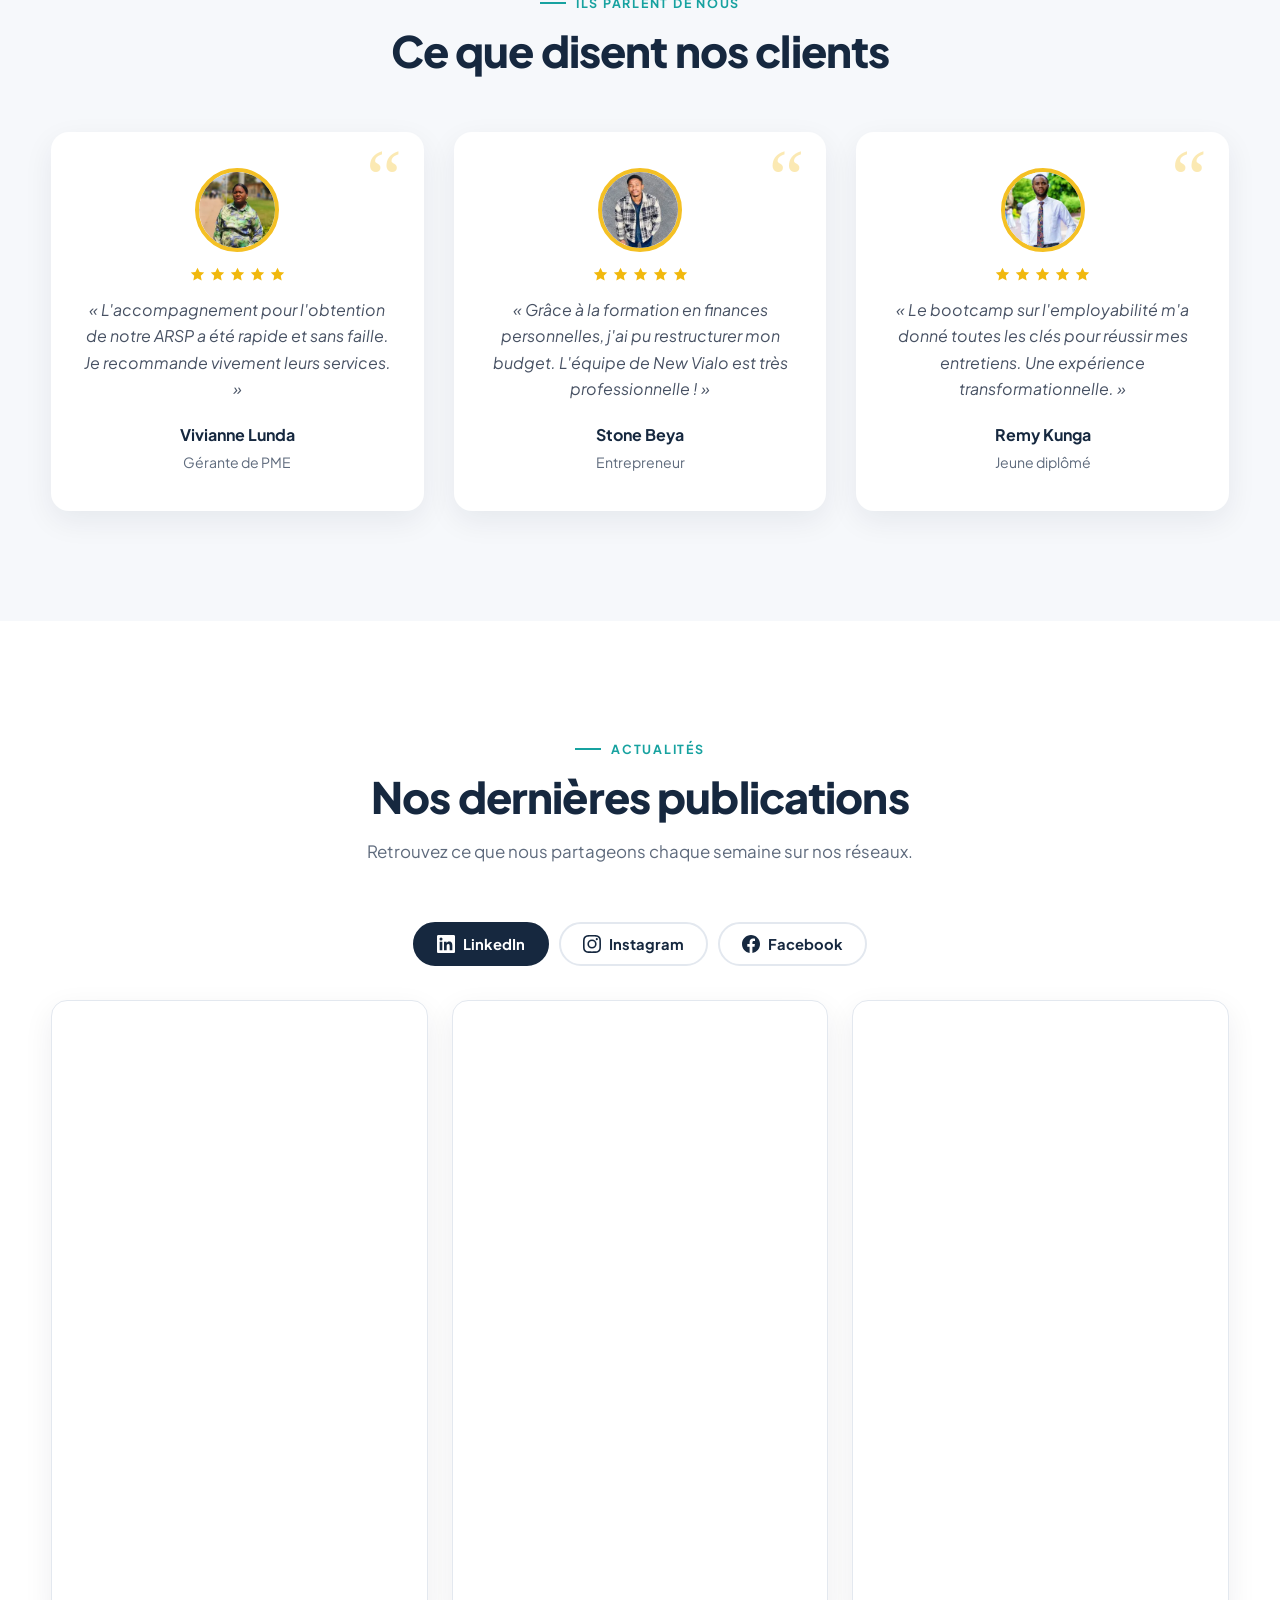
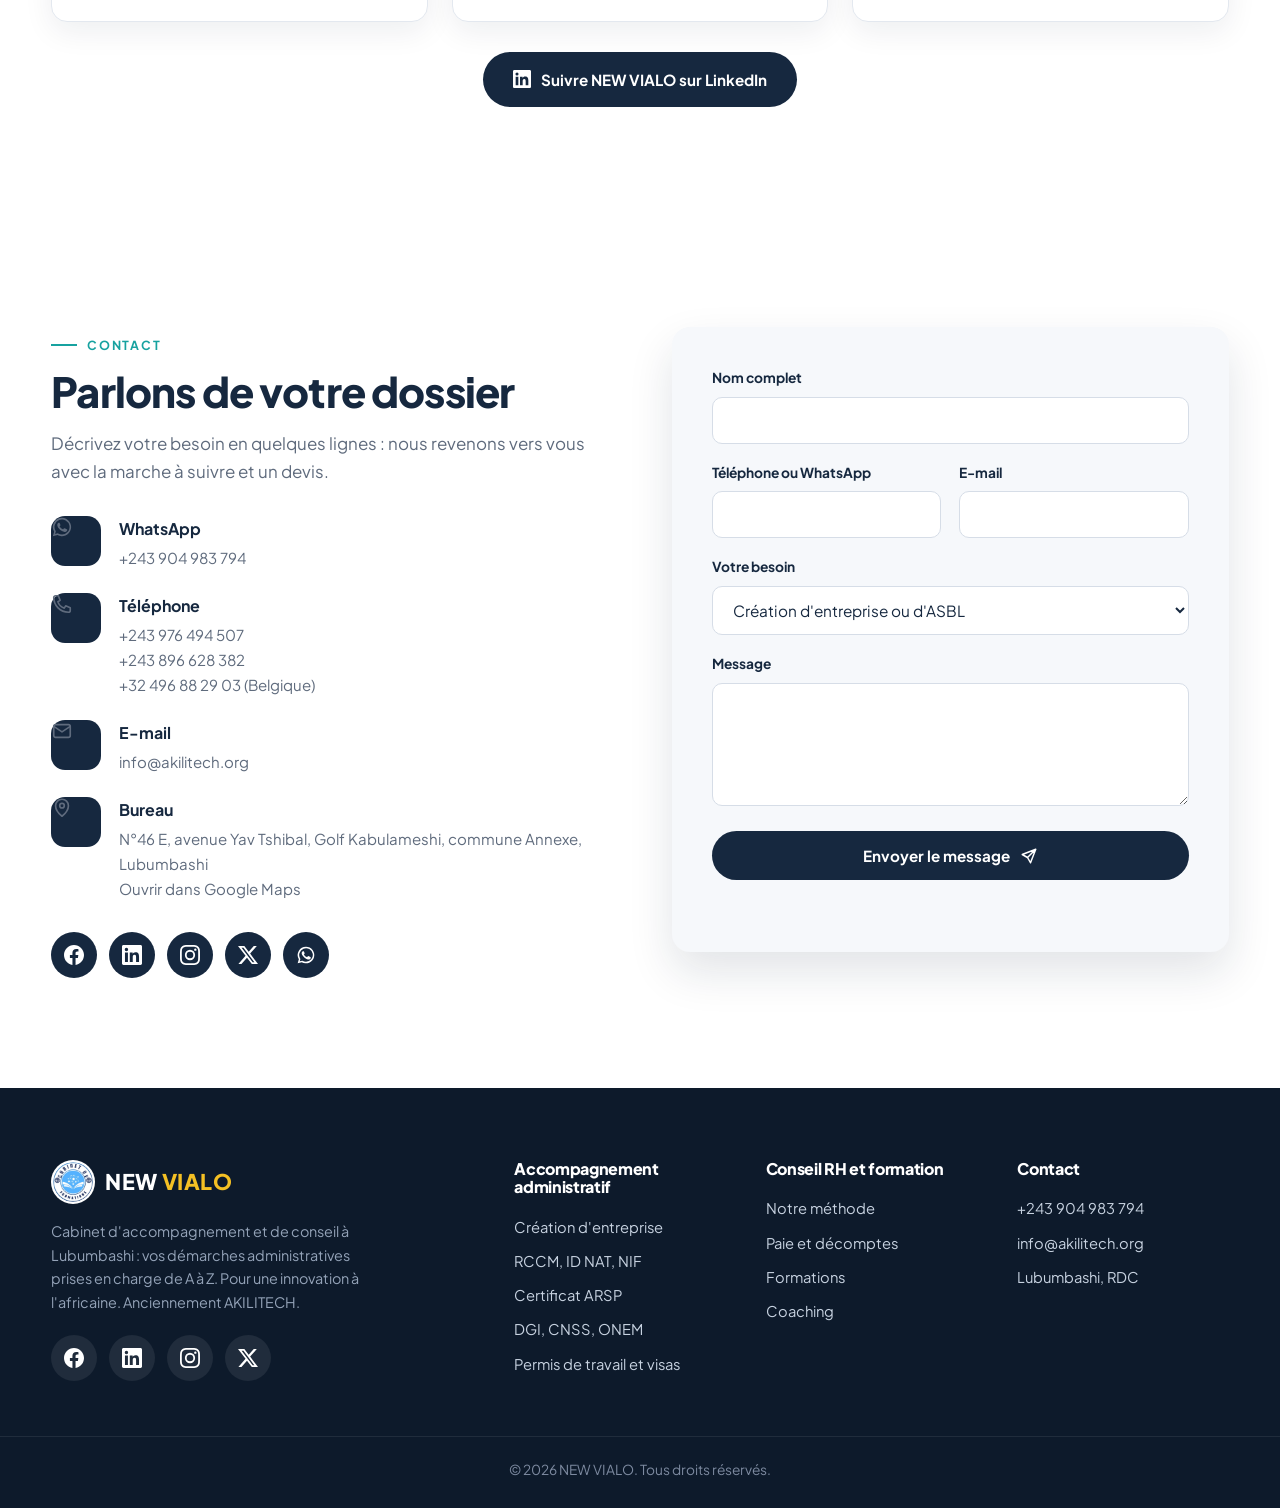
==== commit f4717e73: "Repositionnement : cabinet d'accompagnement et de conseil, administratif en avant Nouveau message d'" ====
--- a/index.html
+++ b/index.html
@@ -3,8 +3,8 @@
 <head>
 <meta charset="UTF-8">
 <meta name="viewport" content="width=device-width, initial-scale=1">
-<title>NEW VIALO (ex-AKILITECH) Lubumbashi | Solutions administratives et RH : création d'entreprise, ARSP, visas, formation</title>
-<meta name="description" content="NEW VIALO (anciennement AKILITECH), cabinet de solutions administratives et RH à Lubumbashi : création d'entreprise (RCCM, ID NAT, NIF), certificat ARSP, taxes et déclarations DGI, CNSS, ONEM, permis de travail et visas, formation et coaching.">
+<title>NEW VIALO (ex-AKILITECH) Lubumbashi | Cabinet d'accompagnement et de conseil : création d'entreprise, démarches administratives, ARSP, visas</title>
+<meta name="description" content="NEW VIALO (anciennement AKILITECH), cabinet d'accompagnement et de conseil à Lubumbashi : création d'entreprise (RCCM, ID NAT, NIF), documents officiels, taxes et déclarations DGI, CNSS, ONEM, certificat ARSP, permis de travail et visas. Un conseiller vous suit de A à Z.">
 <link rel="canonical" href="https://akilitech.org/">
 <meta name="robots" content="index, follow">
 <meta name="theme-color" content="#16283f">
@@ -13,8 +13,8 @@
 <meta property="og:url" content="https://akilitech.org/">
 <meta property="og:site_name" content="NEW VIALO">
 <meta property="og:locale" content="fr_FR">
-<meta property="og:title" content="NEW VIALO (ex-AKILITECH) | Solutions administratives et RH à Lubumbashi">
-<meta property="og:description" content="Création d'entreprise, documents officiels, taxes, ARSP, permis de travail et visas, formation et coaching.">
+<meta property="og:title" content="NEW VIALO (ex-AKILITECH) | Cabinet d'accompagnement et de conseil à Lubumbashi">
+<meta property="og:description" content="Nous vous accompagnons dans toutes vos démarches : création d'entreprise, documents officiels, taxes, ARSP, permis de travail et visas.">
 <meta property="og:image" content="https://akilitech.org/assets/img/og-cover.jpg">
 <meta property="og:image:width" content="1200">
 <meta property="og:image:height" content="630">
@@ -39,7 +39,7 @@
   "name": "NEW VIALO",
   "alternateName": "AKILITECH",
   "slogan": "Pour une innovation à l'africaine",
-  "description": "Cabinet de solutions administratives et RH basé à Lubumbashi : création d'entreprise (RCCM, ID NAT, NIF), documents officiels, taxes et déclarations (DGI, CNSS, ONEM), certificat ARSP, permis de travail et visas, formation et coaching.",
+  "description": "Cabinet d'accompagnement et de conseil basé à Lubumbashi :création d'entreprise (RCCM, ID NAT, NIF), documents officiels, taxes et déclarations (DGI, CNSS, ONEM), certificat ARSP, permis de travail et visas, formation et coaching.",
   "url": "https://akilitech.org/",
   "logo": "https://akilitech.org/assets/img/logo.png",
   "image": "https://akilitech.org/assets/img/og-cover.jpg",
@@ -132,12 +132,11 @@
     </a>
     <nav id="nav" aria-label="Navigation principale">
       <ul>
-        <li><a href="#accueil" class="active">Accueil</a></li>
+        <li><a href="#solutions">Accompagnement</a></li>
         <li><a href="#administratif">Administratif</a></li>
-        <li><a href="#rh">RH et formation</a></li>
-        <li><a href="#terrain">Terrain</a></li>
+        <li><a href="#immigration">Immigration</a></li>
+        <li><a href="#rh">Formation</a></li>
         <li><a href="#equipe">Équipe</a></li>
-        <li><a href="#actualites">Actualités</a></li>
         <li><a href="#contact" class="btn-nav">Contactez-nous</a></li>
       </ul>
     </nav>
@@ -162,18 +161,18 @@
   </div>
   <div class="hero-overlay"></div>
   <div class="container hero-content">
-    <p class="hero-tag">✦ Cabinet de solutions administratives et RH ✦</p>
-    <h1><span class="visually-hidden">NEW VIALO (anciennement AKILITECH), cabinet de solutions administratives et RH à Lubumbashi. </span><span class="typing" id="typing-text" aria-hidden="true">Vos démarches, notre affaire.</span></h1>
-    <p class="hero-sub">Création de société, documents officiels, taxes et démarches auprès des services de l'État, mais aussi visas, permis de travail, formation et coaching : à Lubumbashi, NEW VIALO s'occupe de tout, avec un seul interlocuteur.</p>
+    <p class="hero-tag">✦ Cabinet d'accompagnement et de conseil ✦</p>
+    <h1><span class="visually-hidden">NEW VIALO (anciennement AKILITECH), cabinet d'accompagnement et de conseil à Lubumbashi. </span><span class="typing" id="typing-text" aria-hidden="true">Vos démarches, notre affaire.</span></h1>
+    <p class="hero-sub">Entrepreneurs, entreprises, investisseurs : nous vous conseillons et prenons en charge vos démarches administratives à Lubumbashi. Création de société, documents officiels, taxes, certificat ARSP, permis de travail et visas : un conseiller vous accompagne de A à Z.</p>
     <div class="hero-btns">
-      <a href="#administratif" class="btn btn-yellow pulse">Démarrer une démarche <svg><use href="#i-arrow"/></svg></a>
-      <a href="#solutions" class="btn btn-outline">Découvrir nos solutions</a>
+      <a href="#contact" class="btn btn-yellow pulse">Parler à un conseiller <svg><use href="#i-arrow"/></svg></a>
+      <a href="#administratif" class="btn btn-outline">Nos démarches administratives</a>
     </div>
     <div class="hero-stats">
+      <div class="stat"><span class="counter" data-target="6">6</span><span class="plus">+</span><p>Démarches administratives prises en charge</p></div>
       <div class="stat"><span class="counter" data-target="2024">2024</span><p>Année de création</p></div>
-      <div class="stat"><span class="counter" data-target="6">6</span><span class="plus">+</span><p>Documents officiels pris en charge</p></div>
-      <div class="stat"><span class="counter" data-target="200">200</span><span class="plus">+</span><p>Personnes formées</p></div>
       <div class="stat"><span class="counter" data-target="7">7</span><p>Partenaires de confiance</p></div>
+      <div class="stat"><span class="counter" data-target="200">200</span><span class="plus">+</span><p>Personnes accompagnées</p></div>
     </div>
   </div>
   <a href="#solutions" class="scroll-down" aria-label="Défiler vers nos solutions"><svg><use href="#i-down"/></svg></a>
@@ -181,8 +180,8 @@
 
 <div class="marquee-section" aria-hidden="true">
   <div class="marquee-track">
-    <span>Création d'entreprise</span><span>✦</span><span>RCCM</span><span>✦</span><span>ID NAT</span><span>✦</span><span>NIF</span><span>✦</span><span>Certificat ARSP</span><span>✦</span><span>DGI, CNSS, ONEM</span><span>✦</span><span>Calcul des taxes</span><span>✦</span><span>Work permit</span><span>✦</span><span>Visas</span><span>✦</span><span>Paie et décomptes</span><span>✦</span><span>Formation</span><span>✦</span><span>Coaching</span><span>✦</span>
-    <span>Création d'entreprise</span><span>✦</span><span>RCCM</span><span>✦</span><span>ID NAT</span><span>✦</span><span>NIF</span><span>✦</span><span>Certificat ARSP</span><span>✦</span><span>DGI, CNSS, ONEM</span><span>✦</span><span>Calcul des taxes</span><span>✦</span><span>Work permit</span><span>✦</span><span>Visas</span><span>✦</span><span>Paie et décomptes</span><span>✦</span><span>Formation</span><span>✦</span><span>Coaching</span><span>✦</span>
+    <span>Conseil</span><span>✦</span><span>Accompagnement</span><span>✦</span><span>Création d'entreprise</span><span>✦</span><span>RCCM</span><span>✦</span><span>ID NAT</span><span>✦</span><span>NIF</span><span>✦</span><span>Certificat ARSP</span><span>✦</span><span>DGI, CNSS, ONEM</span><span>✦</span><span>Calcul des taxes</span><span>✦</span><span>Documents officiels</span><span>✦</span><span>Work permit</span><span>✦</span><span>Visas</span><span>✦</span><span>Paie et décomptes</span><span>✦</span>
+    <span>Conseil</span><span>✦</span><span>Accompagnement</span><span>✦</span><span>Création d'entreprise</span><span>✦</span><span>RCCM</span><span>✦</span><span>ID NAT</span><span>✦</span><span>NIF</span><span>✦</span><span>Certificat ARSP</span><span>✦</span><span>DGI, CNSS, ONEM</span><span>✦</span><span>Calcul des taxes</span><span>✦</span><span>Documents officiels</span><span>✦</span><span>Work permit</span><span>✦</span><span>Visas</span><span>✦</span><span>Paie et décomptes</span><span>✦</span>
   </div>
 </div>
 
@@ -190,25 +189,26 @@
 <section id="solutions" class="section solutions">
   <div class="container">
     <div class="section-head center reveal-up">
-      <p class="eyebrow">Ce que nous faisons</p>
-      <h2>Deux métiers, un seul interlocuteur</h2>
-      <p class="section-desc">Un cabinet qui règle vos démarches administratives, et qui équipe vos équipes. Vous gagnez du temps, vous restez en règle, vous avancez.</p>
+      <p class="eyebrow">Accompagnement et conseil</p>
+      <h2>Un conseiller à vos côtés, du premier conseil au document final</h2>
+      <p class="section-desc">Nous écoutons votre projet, nous vous conseillons sur la bonne démarche, puis nous la prenons en charge auprès des services de l'État. Vous gagnez du temps, vous restez en règle, vous avancez.</p>
     </div>
     <div class="pillars">
       <article class="pillar pillar-admin reveal-left">
         <div class="pillar-head">
           <span class="pillar-icon"><svg><use href="#i-building"/></svg></span>
           <div>
-            <h3>Solutions administratives</h3>
+            <h3>Accompagnement administratif</h3>
             <p>Votre entreprise en règle, sans perdre vos journées dans les bureaux.</p>
           </div>
         </div>
         <ul class="pillar-list">
-          <li><svg><use href="#i-building"/></svg><div><strong>Création de société et d'ASBL</strong><span>Statuts, légalisation notariée, RCCM, identification nationale, NIF.</span></div></li>
-          <li><svg><use href="#i-doc"/></svg><div><strong>Obtention de vos documents</strong><span>Attestations, autorisations, renouvellements : on constitue et on suit le dossier.</span></div></li>
+          <li><svg><use href="#i-building"/></svg><div><strong>Création de société et d'ASBL</strong><span>Conseil sur la forme juridique, statuts, légalisation notariée, RCCM, identification nationale, NIF.</span></div></li>
+          <li><svg><use href="#i-doc"/></svg><div><strong>Obtention de vos documents officiels</strong><span>Attestations, autorisations, renouvellements : on constitue et on suit le dossier.</span></div></li>
           <li><svg><use href="#i-calc"/></svg><div><strong>Calcul et déclaration des taxes</strong><span>DGI, CNSS, ONEM : vos échéances tenues chaque mois.</span></div></li>
           <li><svg><use href="#i-shield"/></svg><div><strong>Certificat ARSP</strong><span>Pour travailler en sous-traitance avec les grandes entreprises.</span></div></li>
           <li><svg><use href="#i-bank"/></svg><div><strong>Démarches auprès de l'État</strong><span>Nous faisons le lien avec les services publics à votre place.</span></div></li>
+          <li><svg><use href="#i-passport"/></svg><div><strong>Permis de travail et visas</strong><span>Work permit, visas congolais et chinois, cartes de séjour professionnelles.</span></div></li>
         </ul>
         <a href="#administratif" class="btn btn-yellow">Voir les démarches <svg><use href="#i-arrow"/></svg></a>
       </article>
@@ -216,19 +216,37 @@
         <div class="pillar-head">
           <span class="pillar-icon"><svg><use href="#i-users"/></svg></span>
           <div>
-            <h3>Solutions RH</h3>
+            <h3>Conseil RH et développement</h3>
             <p>Des équipes en règle, formées et accompagnées.</p>
           </div>
         </div>
         <ul class="pillar-list">
-          <li><svg><use href="#i-passport"/></svg><div><strong>Immigration professionnelle</strong><span>Permis de travail, visas congolais et chinois, cartes de séjour.</span></div></li>
           <li><svg><use href="#i-wallet"/></svg><div><strong>Paie et décomptes finaux</strong><span>Bulletins de paie, fins de contrat conformes au droit du travail congolais.</span></div></li>
           <li><svg><use href="#i-grad"/></svg><div><strong>Formations</strong><span>GRH, gestion des conflits, leadership, IA au travail, en salle ou en entreprise.</span></div></li>
           <li><svg><use href="#i-users"/></svg><div><strong>Coaching</strong><span>Coaching individuel et coaching scolaire, avec une coach certifiée ICF.</span></div></li>
         </ul>
-        <a href="#rh" class="btn btn-primary">Voir les solutions RH <svg><use href="#i-arrow"/></svg></a>
-      </article>
-    </div>
+        <a href="#rh" class="btn btn-primary">Voir les formations <svg><use href="#i-arrow"/></svg></a>
+      </article>
+    </div>
+  </div>
+</section>
+
+<!-- MÉTHODE D'ACCOMPAGNEMENT -->
+<section id="methode" class="section steps-section">
+  <div class="container">
+    <div class="section-head center reveal-up">
+      <p class="eyebrow">Notre méthode</p>
+      <h2>Comment nous vous accompagnons</h2>
+      <p class="section-desc">Quelle que soit votre démarche, vous avez un seul interlocuteur, qui vous explique chaque étape et vous tient informé jusqu'au bout.</p>
+    </div>
+    <ol class="timeline">
+      <li class="reveal-up" style="--d:0s"><span class="step-num">1</span><h3>Écoute</h3><p>Vous nous présentez votre projet ou votre situation, par WhatsApp, par téléphone ou au bureau.</p></li>
+      <li class="reveal-up" style="--d:.1s"><span class="step-num">2</span><h3>Conseil</h3><p>Nous vous indiquons la bonne démarche, les documents nécessaires et les délais.</p></li>
+      <li class="reveal-up" style="--d:.2s"><span class="step-num">3</span><h3>Devis clair</h3><p>Vous savez ce que vous payez avant que nous commencions.</p></li>
+      <li class="reveal-up" style="--d:.3s"><span class="step-num">4</span><h3>Prise en charge</h3><p>Nous préparons et déposons le dossier auprès des services concernés, à votre place.</p></li>
+      <li class="reveal-up" style="--d:.4s"><span class="step-num">5</span><h3>Suivi jusqu'à l'obtention</h3><p>Vous êtes informé à chaque étape, jusqu'à la remise de vos documents.</p></li>
+    </ol>
+    <div class="reveal-up" style="text-align:center"><a href="https://wa.me/243904983794?text=Bonjour%20New%20Vialo%2C%20j%27aimerais%20%C3%AAtre%20conseill%C3%A9%20pour%20une%20d%C3%A9marche." target="_blank" rel="noopener" class="btn btn-yellow">Être conseillé sur ma démarche <svg><use href="#i-arrow"/></svg></a></div>
   </div>
 </section>
 
@@ -237,9 +255,9 @@
   <div class="container">
     <div class="grid-2 steps-intro">
       <div class="reveal-left">
-        <p class="eyebrow">Création d'entreprise</p>
+        <p class="eyebrow">Accompagnement administratif</p>
         <h2>Créer votre entreprise, étape par étape</h2>
-        <p class="section-desc">Vous venez avec votre projet. Vous repartez avec une entreprise déclarée, prête à facturer et à embaucher. Nous préparons, déposons et suivons chaque dossier.</p>
+        <p class="section-desc">Vous venez avec votre projet. Vous repartez avec une entreprise déclarée, prête à facturer et à embaucher. Nous vous conseillons à chaque étape, puis nous préparons, déposons et suivons chaque dossier.</p>
       </div>
       <div class="steps-photo reveal-right">
         <img src="assets/img/creation-entreprise.webp" alt="Une entrepreneure souriante devant son ordinateur" width="800" height="534" loading="lazy">
@@ -278,7 +296,7 @@
 </section>
 
 <!-- IMMIGRATION -->
-<section class="section immig">
+<section id="immigration" class="section immig">
   <div class="container grid-2">
     <div class="immig-photo reveal-left">
       <img src="assets/img/permis-de-travail.webp" alt="Trois expatriés souriants présentent leur permis de travail devant le drapeau de la RDC" width="800" height="485" loading="lazy">
@@ -301,47 +319,6 @@
   </div>
 </section>
 
-<!-- RH : FORMATION -->
-<section id="rh" class="section training">
-  <div class="container">
-    <div class="section-head light center reveal-up">
-      <p class="eyebrow eyebrow-yellow">Formation et coaching</p>
-      <h2>Former les personnes qui font tourner l'entreprise</h2>
-      <p class="section-desc">Des sessions pratiques, en petits groupes ou directement dans votre entreprise, pensées pour les réalités d'ici.</p>
-    </div>
-    <div class="sessions">
-      <article class="session reveal-up">
-        <span class="session-tag">Session intensive</span>
-        <span class="session-icon"><svg><use href="#i-wallet"/></svg></span>
-        <h3>Formation en GRH</h3>
-        <p>Calcul des décomptes finaux, paie et outils d'IA appliqués aux ressources humaines, en trois jours.</p>
-        <a class="btn btn-yellow" href="https://wa.me/243904983794?text=Bonjour%20New%20Vialo%2C%20je%20souhaite%20m%27inscrire%20%C3%A0%20la%20formation%20en%20GRH." target="_blank" rel="noopener">Réserver ma place</a>
-      </article>
-      <article class="session reveal-up" style="--d:.12s">
-        <span class="session-tag">Session intensive</span>
-        <span class="session-icon"><svg><use href="#i-users"/></svg></span>
-        <h3>Gestion des conflits en entreprise</h3>
-        <p>Prévenir les tensions, conduire une médiation et négocier gagnant-gagnant pour un climat de travail plus sain.</p>
-        <a class="btn btn-yellow" href="https://wa.me/243904983794?text=Bonjour%20New%20Vialo%2C%20je%20souhaite%20m%27inscrire%20%C3%A0%20la%20formation%20en%20gestion%20des%20conflits." target="_blank" rel="noopener">Réserver ma place</a>
-      </article>
-      <article class="session reveal-up" style="--d:.24s">
-        <span class="session-tag">Pour les élèves</span>
-        <span class="session-icon"><svg><use href="#i-grad"/></svg></span>
-        <h3>Coaching scolaire</h3>
-        <p>Méthodes de travail, motivation, confiance en soi et orientation, pour aider chaque élève à progresser.</p>
-        <a class="btn btn-yellow" href="https://wa.me/243904983794?text=Bonjour%20New%20Vialo%2C%20je%20souhaite%20inscrire%20mon%20enfant%20au%20coaching%20scolaire." target="_blank" rel="noopener">Réserver une place</a>
-      </article>
-    </div>
-    <div class="catalog reveal-up">
-      <h3>Au catalogue</h3>
-      <div class="chips">
-        <span>Leadership transformationnel</span><span>Gestion du temps et productivité</span><span>Communication en milieu professionnel</span><span>Intelligence émotionnelle</span><span>Conduite du changement</span><span>Management d'équipe et délégation</span><span>Gestion des conflits et négociation</span><span>Prise de décision</span><span>Prise de parole et storytelling</span><span>Pensée stratégique</span><span>Management interculturel</span><span>Mentorat et gestion des talents</span><span>Éducation financière</span><span>Employabilité</span><span>Masculinité positive</span><span>Paie et décomptes finaux</span><span>IA au travail</span>
-      </div>
-      <a class="btn btn-outline" href="https://wa.me/243904983794?text=Bonjour%20New%20Vialo%2C%20pouvez-vous%20m%27envoyer%20votre%20catalogue%20de%20formations%20%3F" target="_blank" rel="noopener">Recevoir le programme détaillé</a>
-    </div>
-  </div>
-</section>
-
 <!-- BANDEAU CRÉATION -->
 <section class="cta-banner">
   <div class="container cta-inner">
@@ -353,6 +330,47 @@
       <a href="https://wa.me/243904983794?text=Bonjour%20New%20Vialo%2C%20je%20souhaite%20cr%C3%A9er%20mon%20entreprise." target="_blank" rel="noopener" class="btn btn-yellow pulse">Obtenez votre entreprise <svg><use href="#i-arrow"/></svg></a>
     </div>
     <div class="cta-quote reveal-right"><svg><use href="#i-quote"/></svg><p>Catalyseur de succès. Créateur d'impact.</p></div>
+  </div>
+</section>
+
+<!-- RH : FORMATION -->
+<section id="rh" class="section training">
+  <div class="container">
+    <div class="section-head light center reveal-up">
+      <p class="eyebrow eyebrow-yellow">Formation et coaching</p>
+      <h2>Former les personnes qui font tourner l'entreprise</h2>
+      <p class="section-desc">Des sessions pratiques, en petits groupes ou directement dans votre entreprise, pensées pour les réalités d'ici.</p>
+    </div>
+    <div class="sessions">
+      <article class="session reveal-up">
+        <span class="session-tag">Session intensive</span>
+        <span class="session-icon"><svg><use href="#i-wallet"/></svg></span>
+        <h3>Formation en GRH</h3>
+        <p>Calcul des décomptes finaux, paie et outils d'IA appliqués aux ressources humaines, en trois jours.</p>
+        <a class="btn btn-yellow" href="https://wa.me/243904983794?text=Bonjour%20New%20Vialo%2C%20je%20souhaite%20m%27inscrire%20%C3%A0%20la%20formation%20en%20GRH." target="_blank" rel="noopener">Réserver ma place</a>
+      </article>
+      <article class="session reveal-up" style="--d:.12s">
+        <span class="session-tag">Session intensive</span>
+        <span class="session-icon"><svg><use href="#i-users"/></svg></span>
+        <h3>Gestion des conflits en entreprise</h3>
+        <p>Prévenir les tensions, conduire une médiation et négocier gagnant-gagnant pour un climat de travail plus sain.</p>
+        <a class="btn btn-yellow" href="https://wa.me/243904983794?text=Bonjour%20New%20Vialo%2C%20je%20souhaite%20m%27inscrire%20%C3%A0%20la%20formation%20en%20gestion%20des%20conflits." target="_blank" rel="noopener">Réserver ma place</a>
+      </article>
+      <article class="session reveal-up" style="--d:.24s">
+        <span class="session-tag">Pour les élèves</span>
+        <span class="session-icon"><svg><use href="#i-grad"/></svg></span>
+        <h3>Coaching scolaire</h3>
+        <p>Méthodes de travail, motivation, confiance en soi et orientation, pour aider chaque élève à progresser.</p>
+        <a class="btn btn-yellow" href="https://wa.me/243904983794?text=Bonjour%20New%20Vialo%2C%20je%20souhaite%20inscrire%20mon%20enfant%20au%20coaching%20scolaire." target="_blank" rel="noopener">Réserver une place</a>
+      </article>
+    </div>
+    <div class="catalog reveal-up">
+      <h3>Au catalogue</h3>
+      <div class="chips">
+        <span>Leadership transformationnel</span><span>Gestion du temps et productivité</span><span>Communication en milieu professionnel</span><span>Intelligence émotionnelle</span><span>Conduite du changement</span><span>Management d'équipe et délégation</span><span>Gestion des conflits et négociation</span><span>Prise de décision</span><span>Prise de parole et storytelling</span><span>Pensée stratégique</span><span>Management interculturel</span><span>Mentorat et gestion des talents</span><span>Éducation financière</span><span>Employabilité</span><span>Masculinité positive</span><span>Paie et décomptes finaux</span><span>IA au travail</span>
+      </div>
+      <a class="btn btn-outline" href="https://wa.me/243904983794?text=Bonjour%20New%20Vialo%2C%20pouvez-vous%20m%27envoyer%20votre%20catalogue%20de%20formations%20%3F" target="_blank" rel="noopener">Recevoir le programme détaillé</a>
+    </div>
   </div>
 </section>
 
@@ -551,7 +569,7 @@
   <div class="container footer-inner">
     <div class="footer-col">
       <a href="#accueil" class="logo"><img src="assets/img/logo.png" alt="" width="44" height="44"><span>NEW <em>VIALO</em></span></a>
-      <p>Cabinet de solutions administratives et RH à Lubumbashi. Pour une innovation à l'africaine. Anciennement AKILITECH.</p>
+      <p>Cabinet d'accompagnement et de conseil à Lubumbashi : vos démarches administratives prises en charge de A à Z. Pour une innovation à l'africaine. Anciennement AKILITECH.</p>
       <div class="social-full">
         <a href="https://www.facebook.com/profile.php?id=61594848247339" target="_blank" rel="noopener" aria-label="Facebook" class="s-fb"><svg><use href="#i-facebook"/></svg></a>
         <a href="https://www.linkedin.com/company/newvialo" target="_blank" rel="noopener" aria-label="LinkedIn" class="s-li"><svg><use href="#i-linkedin"/></svg></a>
@@ -560,12 +578,12 @@
       </div>
     </div>
     <div class="footer-col">
-      <h4>Solutions administratives</h4>
-      <ul><li><a href="#administratif">Création d'entreprise</a></li><li><a href="#administratif">RCCM, ID NAT, NIF</a></li><li><a href="#administratif">Certificat ARSP</a></li><li><a href="#administratif">DGI, CNSS, ONEM</a></li></ul>
+      <h4>Accompagnement administratif</h4>
+      <ul><li><a href="#administratif">Création d'entreprise</a></li><li><a href="#administratif">RCCM, ID NAT, NIF</a></li><li><a href="#administratif">Certificat ARSP</a></li><li><a href="#administratif">DGI, CNSS, ONEM</a></li><li><a href="#immigration">Permis de travail et visas</a></li></ul>
     </div>
     <div class="footer-col">
-      <h4>Solutions RH</h4>
-      <ul><li><a href="#rh">Permis de travail et visas</a></li><li><a href="#rh">Paie et décomptes</a></li><li><a href="#rh">Formations</a></li><li><a href="#rh">Coaching</a></li></ul>
+      <h4>Conseil RH et formation</h4>
+      <ul><li><a href="#methode">Notre méthode</a></li><li><a href="#solutions">Paie et décomptes</a></li><li><a href="#rh">Formations</a></li><li><a href="#rh">Coaching</a></li></ul>
     </div>
     <div class="footer-col">
       <h4>Contact</h4>
--- a/css/style.css
+++ b/css/style.css
@@ -87,6 +87,7 @@
 .logo{ display:flex; align-items:center; gap:10px; font-family:var(--font-head); font-weight:800; font-size:1.35rem; color:#fff; letter-spacing:.02em; }
 .logo img{ height:44px; width:auto; background:#fff; border-radius:50%; padding:2px; }
 .logo em{ font-style:normal; color:var(--yellow); }
+.logo span, .btn-nav{ white-space:nowrap; }
 #nav ul{ display:flex; align-items:center; gap:28px; }
 #nav a{ color:#fff; font-weight:600; font-size:.93rem; position:relative; padding:4px 0; }
 #nav a::after{ content:''; position:absolute; bottom:-4px; left:0; width:0; height:2px; background:var(--yellow); transition:var(--transition); }
@@ -161,7 +162,7 @@
 .pillar:hover .pillar-icon{ transform:rotate(-8deg) scale(1.08); }
 .pillar h3{ font-size:1.55rem; margin-bottom:4px; }
 .pillar-head p{ font-size:.95rem; opacity:.8; }
-.pillar-list{ display:grid; gap:16px; margin-bottom:30px; position:relative; flex:1; }
+.pillar-list{ display:grid; gap:16px; margin-bottom:30px; position:relative; flex:1; align-content:start; }
 .pillar-list li{ display:flex; gap:14px; align-items:flex-start; padding:14px 16px; border-radius:14px; transition:var(--transition); }
 .pillar-admin .pillar-list li{ background:rgba(255,255,255,.05); }
 .pillar-admin .pillar-list li:hover{ background:rgba(255,255,255,.1); transform:translateX(6px); }
